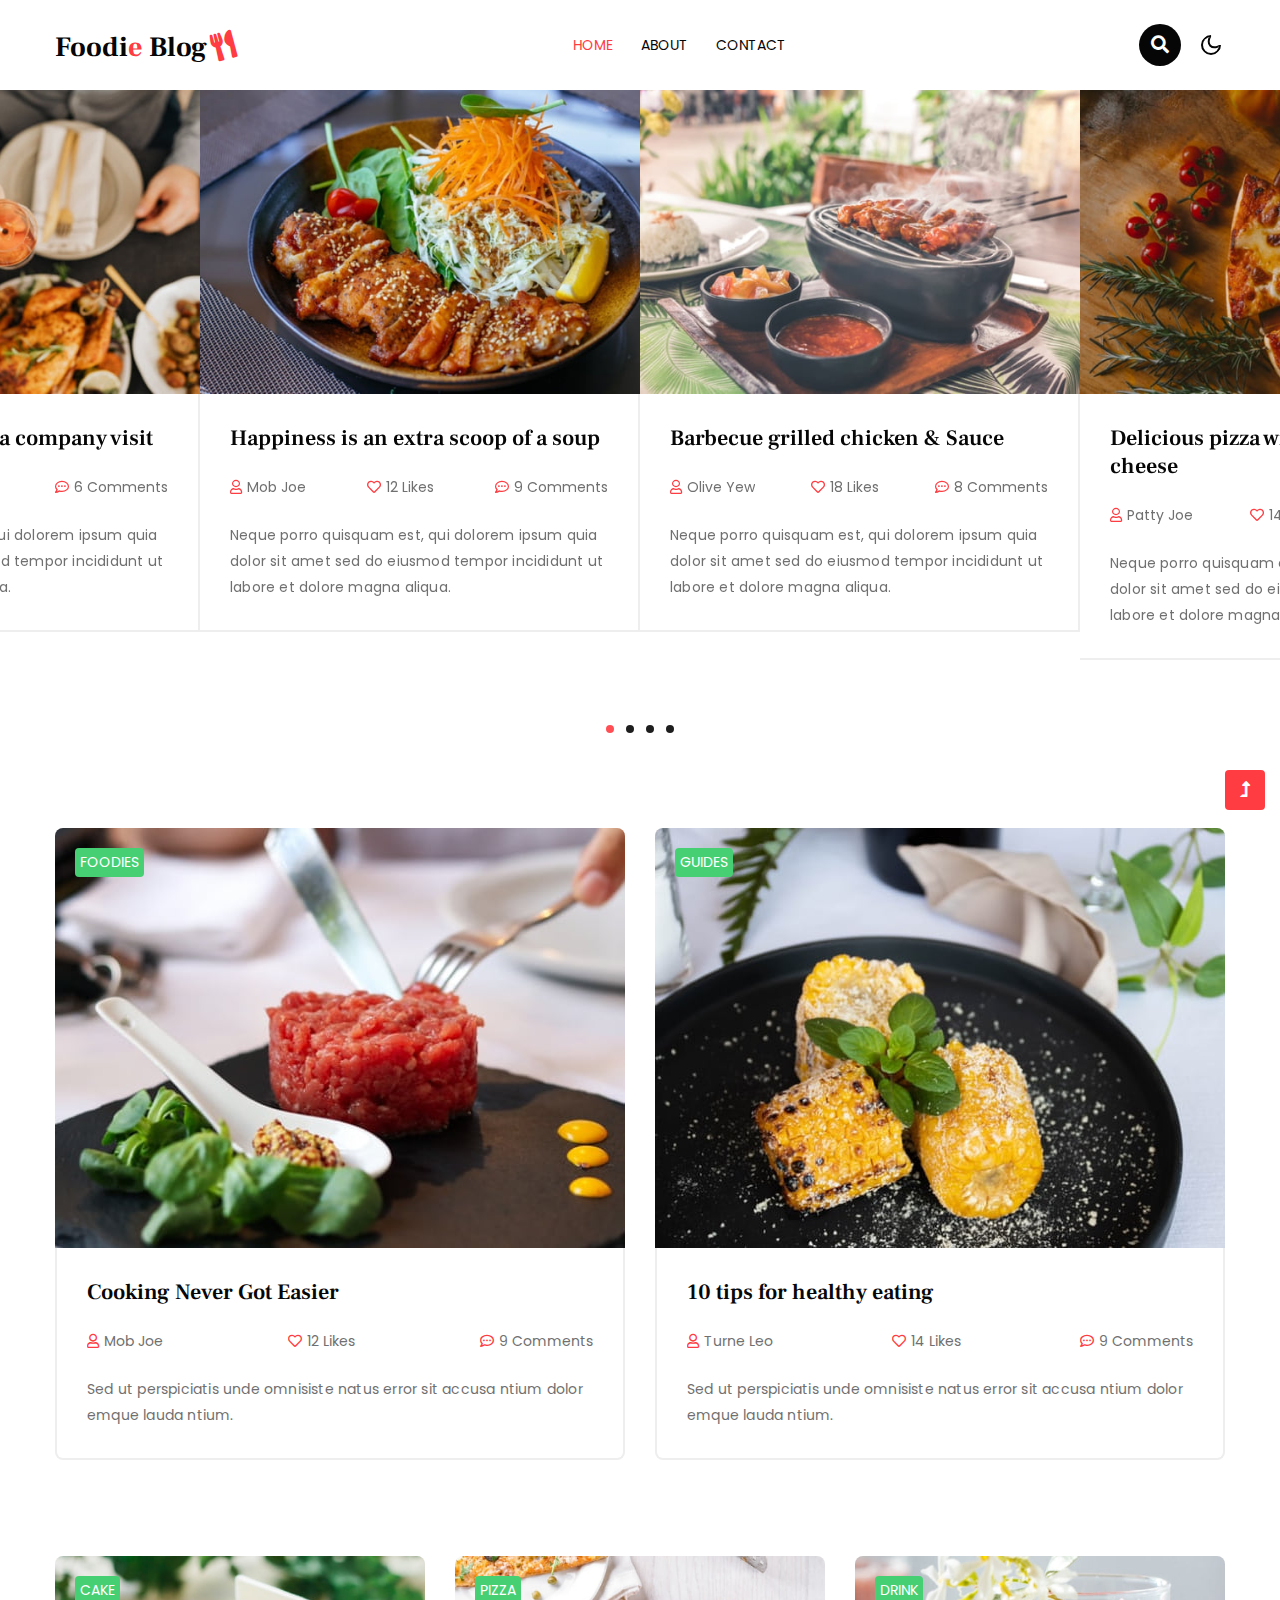
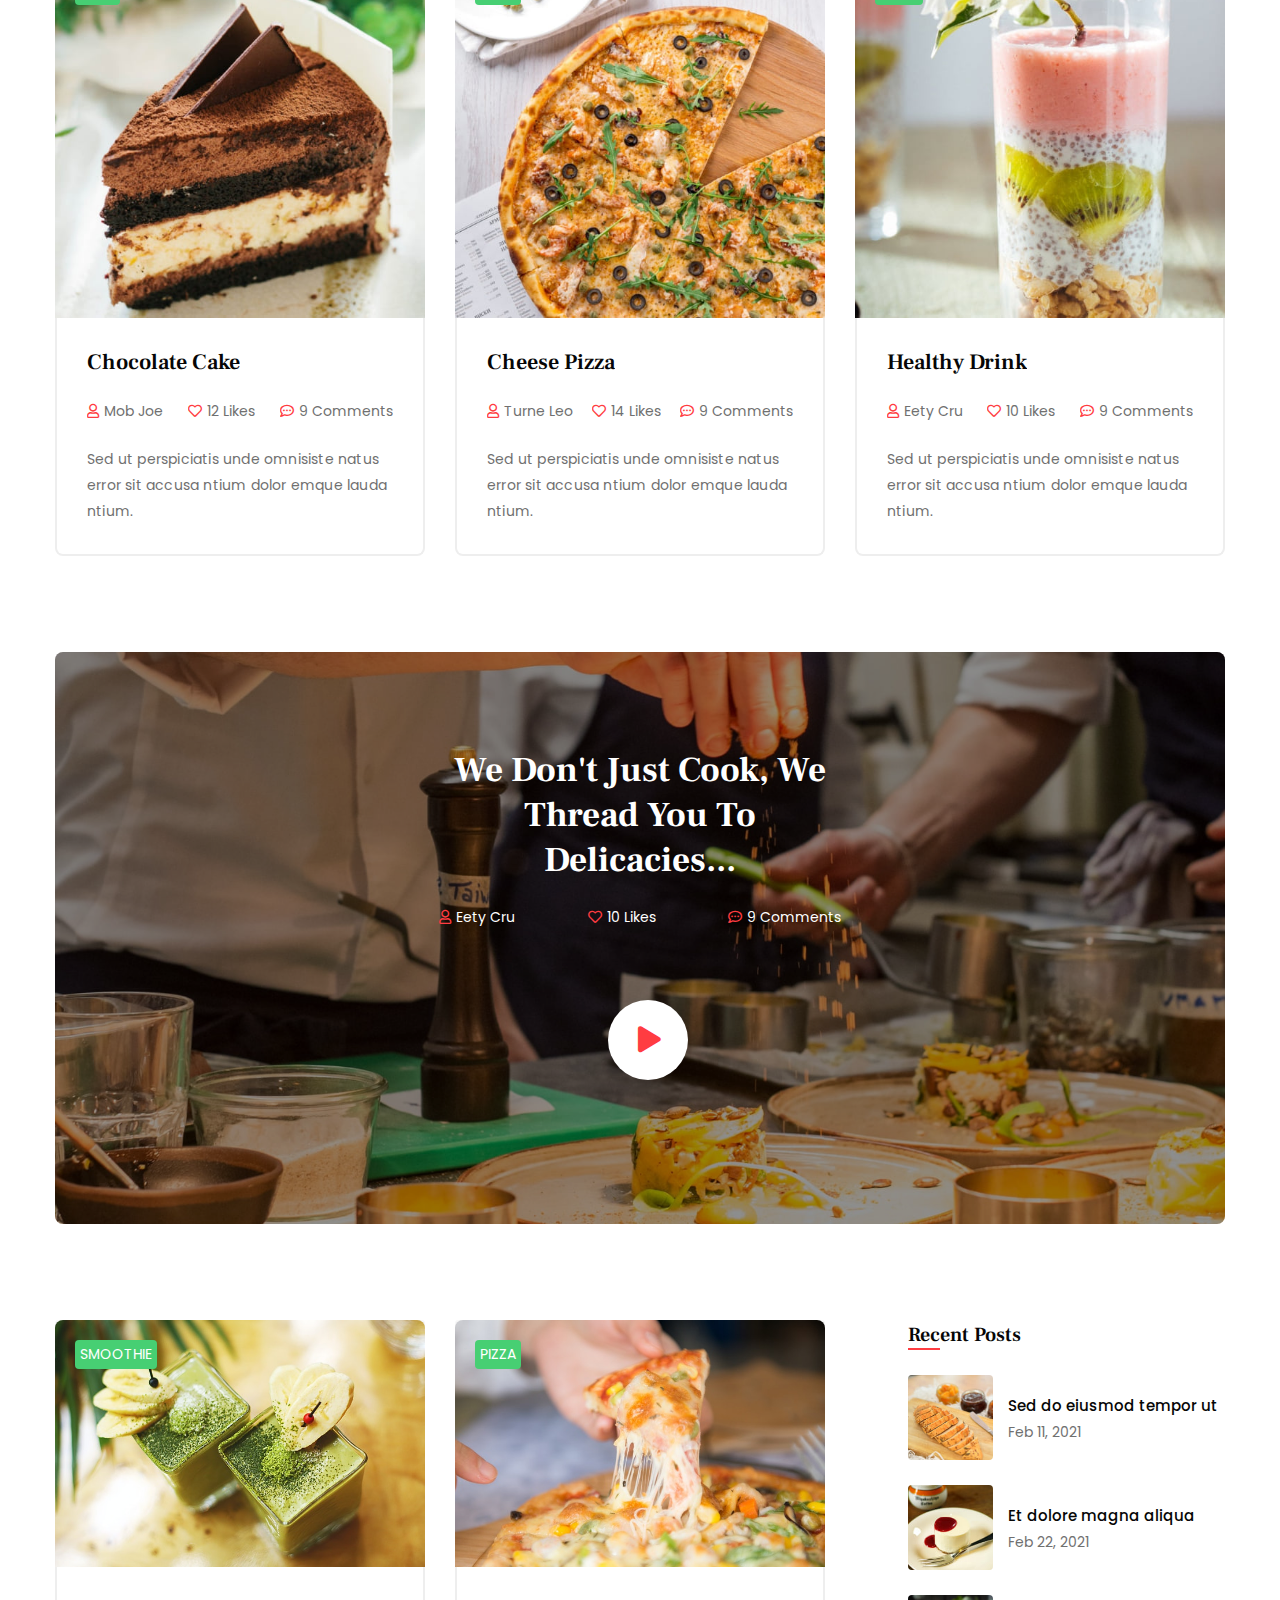
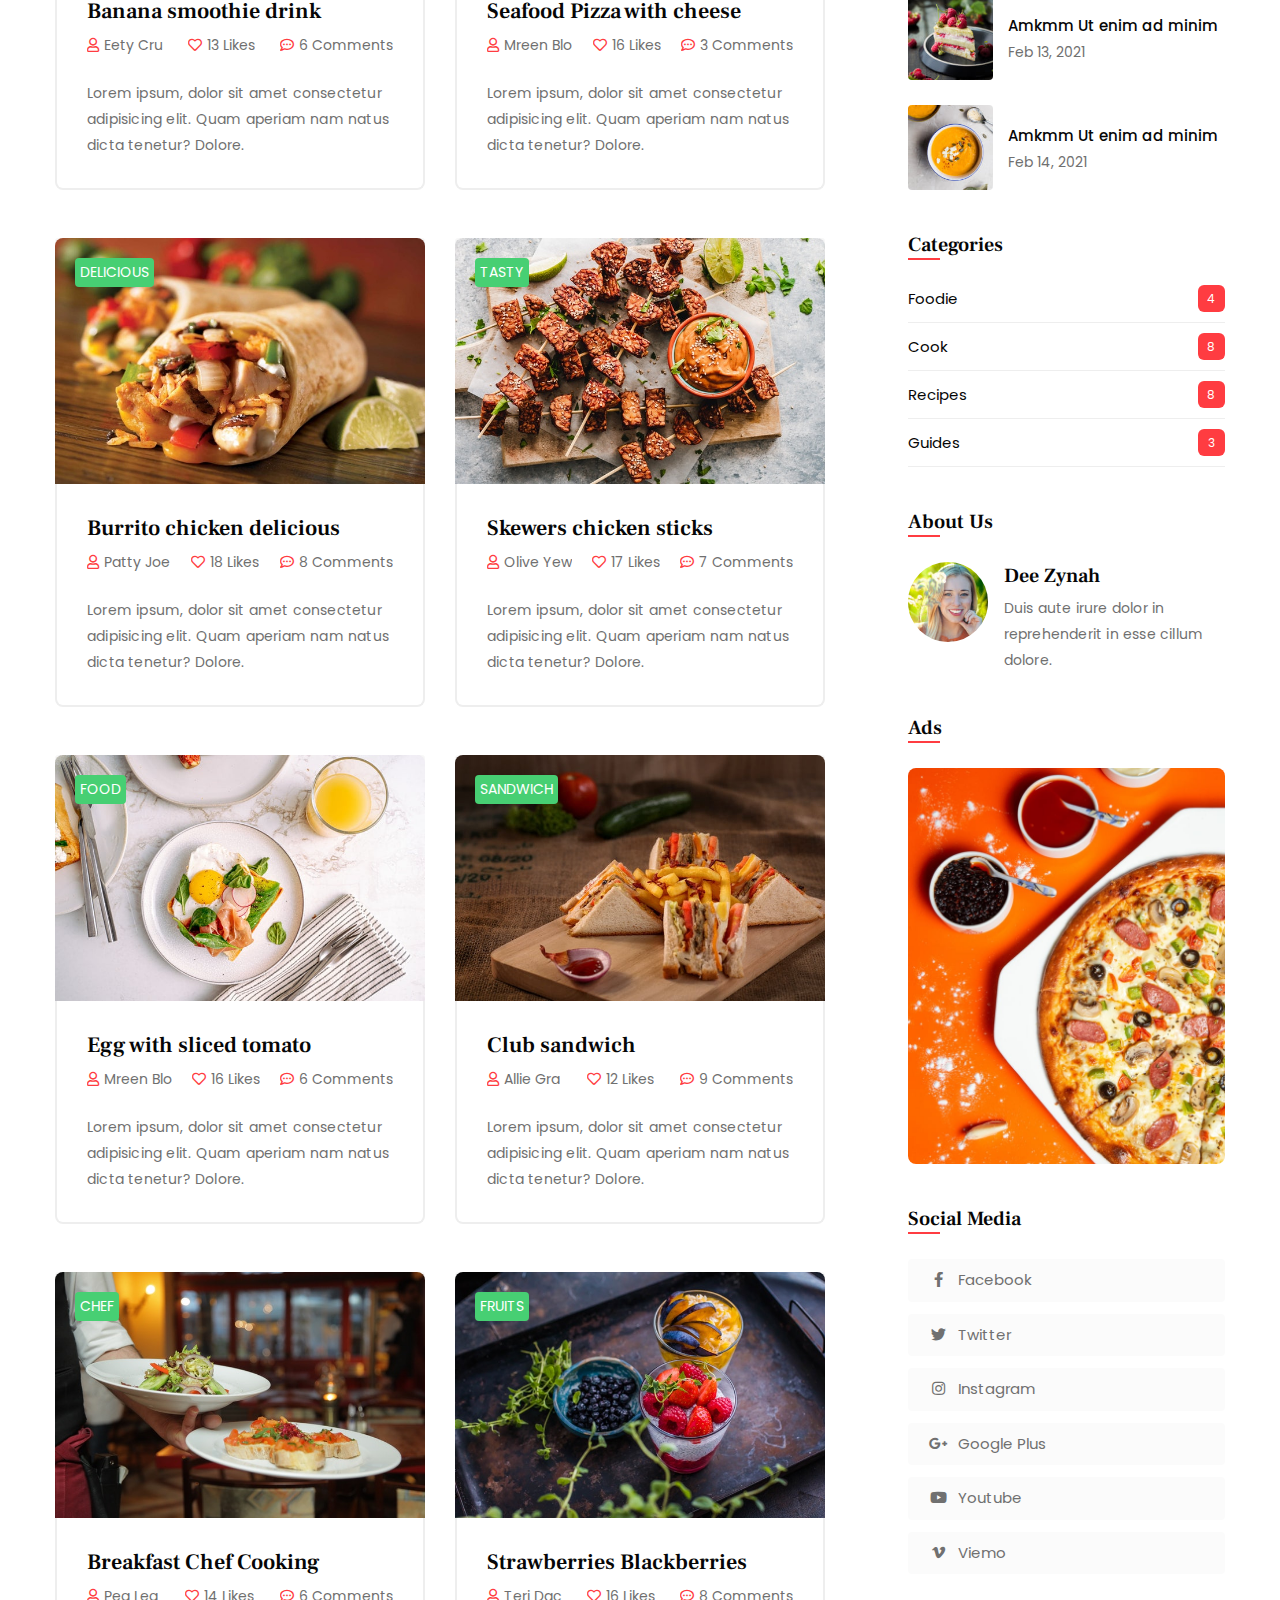
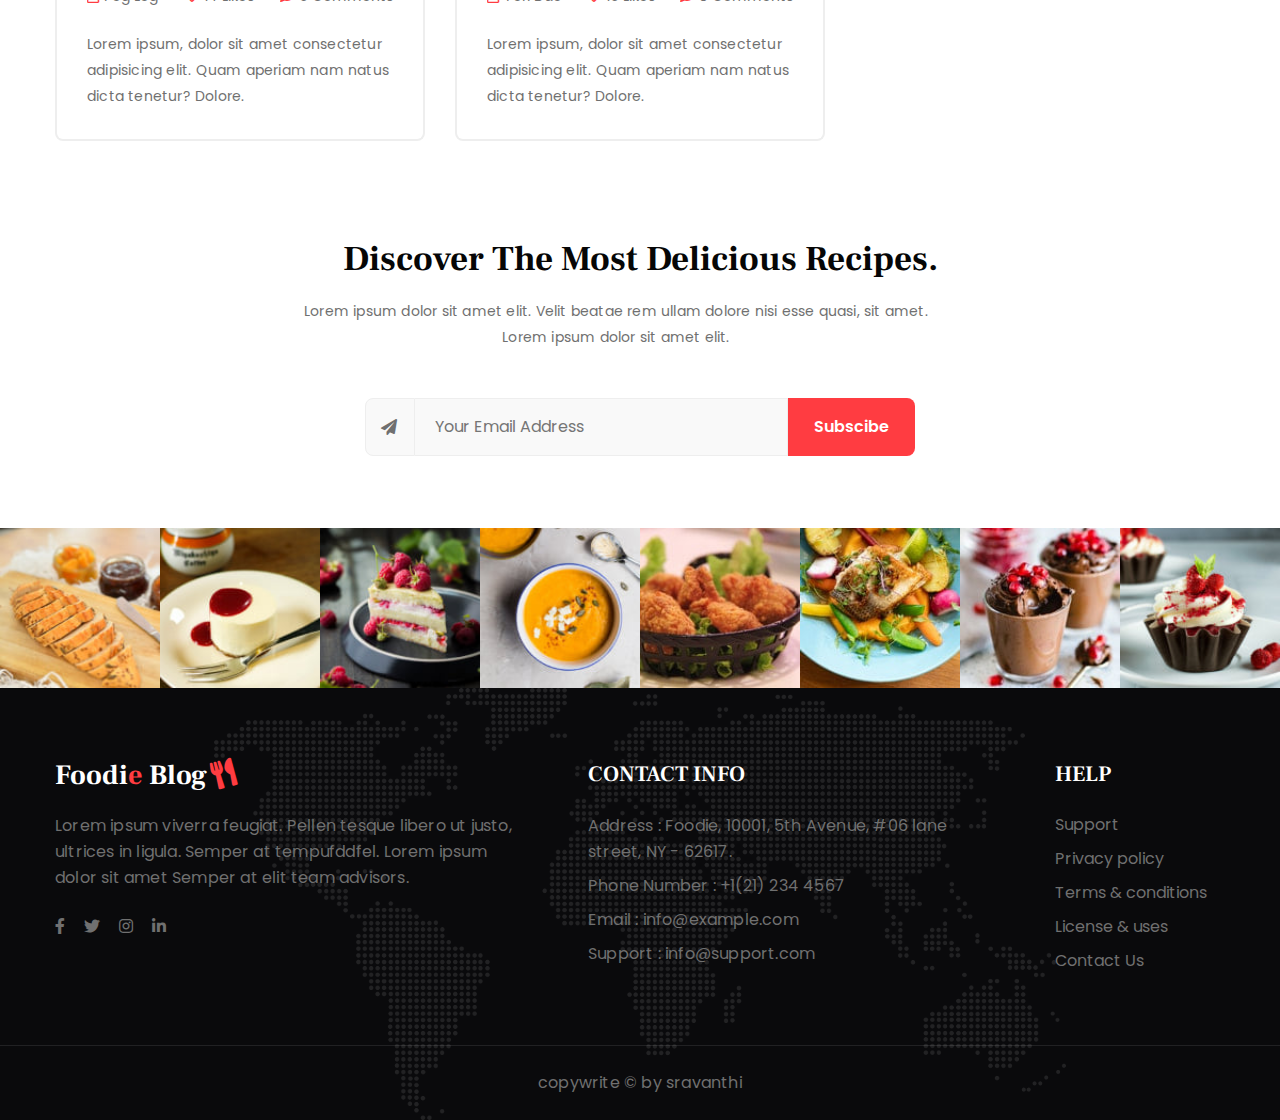
==== index.html @ fcc530cd "final project" ====
<!doctype html>
<html lang="en">

<head>
    <!-- Required meta tags -->
   
    <meta name="viewport" content="width=device-width, initial-scale=1, shrink-to-fit=no">
    <title>Foodie Blog - Blog Category Bootstrap Responsive Website Template - Home : W3Layouts</title>
    <!-- google-fonts -->
    <link href="//fonts.googleapis.com/css2?family=Frank+Ruhl+Libre:wght@300;400;500;700;900&display=swap"
        rel="stylesheet">
    <link
        href="//fonts.googleapis.com/css2?family=Poppins:ital,wght@0,100;0,200;0,300;0,400;0,500;0,600;0,700;0,800;0,900;1,100;1,200;1,300;1,400;1,500;1,600;1,700;1,800;1,900&display=swap"
        rel="stylesheet">
    
    <link rel="stylesheet" href="assets/css/style-starter.css">
</head>

<body>
    <!--header-->
    <header id="site-header" class="fixed-top">
        <div class="container">
            <nav class="navbar navbar-expand-lg stroke">
                <h1>
                    <a class="navbar-brand" href="index.html">
                        Foodi<span>e</span> Blog<i class="fas fa-utensils"></i>
                    </a>
                </h1>
                <!-- if logo is image enable this   
    <a class="navbar-brand" href="#index.html">
        <img src="image-path" alt="Your logo" title="Your logo" style="height:35px;" />
    </a> -->
                <button class="navbar-toggler  collapsed bg-gradient" type="button" data-toggle="collapse"
                    data-target="#navbarTogglerDemo02" aria-controls="navbarTogglerDemo02" aria-expanded="false"
                    aria-label="Toggle navigation">
                    <span class="navbar-toggler-icon fa icon-expand fa-bars"></span>
                    <span class="navbar-toggler-icon fa icon-close fa-times"></span>
                </button>

                <div class="collapse navbar-collapse" id="navbarTogglerDemo02">
                    <ul class="navbar-nav mx-lg-auto">
                        <li class="nav-item active">
                            <a class="nav-link" href="index.html">Home <span class="sr-only">(current)</span></a>
                        </li>
                        <li class="nav-item">
                            <a class="nav-link" href="about.html">About</a>
                        </li>
                        <li class="nav-item">
                            <a class="nav-link" href="contact.html">Contact</a>
                        </li>
                    </ul>
                </div>
                <!-- search button -->
                <div class="search-right ml-lg-3">
                    <div class="search-container">
                        <form action="/search" method="get">
                            <input class="search expandright" id="searchright" type="search" name="q"
                                placeholder="Search">
                            <label class="button searchbutton" for="searchright"><i class="fas fa-search"></i></label>
                        </form>
                    </div>
                </div>
                <!-- //search button -->
                <!-- toggle switch for light and dark theme -->
                <div class="cont-ser-position">
                    <nav class="navigation">
                        <div class="theme-switch-wrapper">
                            <label class="theme-switch" for="checkbox">
                                <input type="checkbox" id="checkbox">
                                <div class="mode-container">
                                    <i class="gg-sun"></i>
                                    <i class="gg-moon"></i>
                                </div>
                            </label>
                        </div>
                    </nav>
                </div>
                <!-- //toggle switch for light and dark theme -->
            </nav>
        </div>
    </header>
    <!--//header-->

    <!-- banner blog section -->
    <section class="w3l-banner-blog py-5">
        <div class="w3l-main-blog py-4">
            <div class="owl-blog owl-carousel owl-theme">
                <div class="item">
                    <div class="news-img position-relative">
                        <a href="blog-single.html"><img src="assets/images/banner-blog1.jpg" class="img-fluid img-responsive"
                                alt="news image"></a>
                        <div class="title-wrap">
                            <h4 class="title"><a href="blog-single.html">Happiness is an extra scoop of a soup</a></h4>
                            <ul class="admin-list mt-2 mb-4">
                                <li><a href="#blog"><i class="far fa-user"></i>Mob Joe
                                    </a></li>
                                <li><a href="#blog"><i class="far fa-heart"></i>12 Likes</a></li>
                                <li><a href="#blog"><i class="far fa-comment-dots"></i>9 Comments</a>
                                </li>
                            </ul>
                            <p>Neque porro quisquam est, qui dolorem ipsum quia dolor sit amet sed do eiusmod tempor
                                incididunt ut labore et dolore magna aliqua.</p>
                        </div>
                    </div>
                </div>
                <div class="item">
                    <div class="news-img">
                        <a href="blog-single.html"><img src="assets/images/banner-blog2.jpg" class="img-fluid img-responsive"
                                alt="news image"></a>
                        <div class="title-wrap">
                            <h4 class="title"><a href="blog-single.html">Barbecue grilled chicken & Sauce</a></h4>
                            <ul class="admin-list mt-2 mb-4">
                                <li><a href="#blog"><i class="far fa-user"></i>Olive Yew
                                    </a></li>
                                <li><a href="#blog"><i class="far fa-heart"></i>18 Likes</a></li>
                                <li><a href="#blog"><i class="far fa-comment-dots"></i>8 Comments</a>
                                </li>
                            </ul>
                            <p>Neque porro quisquam est, qui dolorem ipsum quia dolor sit amet sed do eiusmod tempor
                                incididunt ut labore et dolore magna aliqua.</p>
                        </div>
                    </div>
                </div>
                <div class="item">
                    <div class="news-img">
                        <a href="blog-single.html"><img src="assets/images/banner-blog3.jpg" class="img-fluid img-responsive"
                                alt="news image"></a>
                        <div class="title-wrap">
                            <h4 class="title"><a href="blog-single.html">Delicious pizza with mozzarella cheese</a></h4>
                            <ul class="admin-list mt-2 mb-4">
                                <li><a href="#blog"><i class="far fa-user"></i>Patty Joe
                                    </a></li>
                                <li><a href="#blog"><i class="far fa-heart"></i>14 Likes</a></li>
                                <li><a href="#blog"><i class="far fa-comment-dots"></i>5 Comments</a>
                                </li>
                            </ul>
                            <p>Neque porro quisquam est, qui dolorem ipsum quia dolor sit amet sed do eiusmod tempor
                                incididunt ut labore et dolore magna aliqua.</p>
                        </div>
                    </div>
                </div>
                <div class="item">
                    <div class="news-img">
                        <a href="blog-single.html"><img src="assets/images/banner-blog6.jpg" class="img-fluid img-responsive"
                                alt="news image"></a>
                        <div class="title-wrap">
                            <h4 class="title"><a href="blog-single.html">How to make a quick and easy breakfast?</a></h4>
                            <ul class="admin-list mt-2 mb-4">
                                <li><a href="#blog"><i class="far fa-user"></i>Mreen Blo
                                    </a></li>
                                <li><a href="#blog"><i class="far fa-heart"></i>13 Likes</a></li>
                                <li><a href="#blog"><i class="far fa-comment-dots"></i>6 Comments</a>
                                </li>
                            </ul>
                            <p>Neque porro quisquam est, qui dolorem ipsum quia dolor sit amet sed do eiusmod tempor
                                incididunt ut labore et dolore magna aliqua.</p>
                        </div>
                    </div>
                </div>
                <div class="item">
                    <div class="news-img">
                        <a href="blog-single.html"><img src="assets/images/banner-blog5.jpg" class="img-fluid img-responsive"
                                alt="news image"></a>
                        <div class="title-wrap">
                            <h4 class="title"><a href="blog-single.html">Breakfast with Bun & White cream</a></h4>
                            <ul class="admin-list mt-2 mb-4">
                                <li><a href="#blog"><i class="far fa-user"></i>Allie Gra
                                    </a></li>
                                <li><a href="#blog"><i class="far fa-heart"></i>14 Likes</a></li>
                                <li><a href="#blog"><i class="far fa-comment-dots"></i>7 Comments</a>
                                </li>
                            </ul>
                            <p>Neque porro quisquam est, qui dolorem ipsum quia dolor sit amet sed do eiusmod tempor
                                incididunt ut labore et dolore magna aliqua.</p>
                        </div>
                    </div>
                </div>
                <div class="item">
                    <div class="news-img">
                        <a href="blog-single.html"><img src="assets/images/banner-blog8.jpg" class="img-fluid img-responsive"
                                alt="news image"></a>
                        <div class="title-wrap">
                            <h4 class="title"><a href="blog-single.html">12 must-eat breakfast egg sandwiches</a></h4>
                            <ul class="admin-list mt-2 mb-4">
                                <li><a href="#blog"><i class="far fa-user"></i>Peg Leg
                                    </a></li>
                                <li><a href="#blog"><i class="far fa-heart"></i>16 Likes</a></li>
                                <li><a href="#blog"><i class="far fa-comment-dots"></i>8 Comments</a>
                                </li>
                            </ul>
                            <p>Neque porro quisquam est, qui dolorem ipsum quia dolor sit amet sed do eiusmod tempor
                                incididunt ut labore et dolore magna aliqua.</p>
                        </div>
                    </div>
                </div>
                <div class="item">
                    <div class="news-img">
                        <a href="blog-single.html"><img src="assets/images/banner-blog4.jpg" class="img-fluid img-responsive"
                                alt="news image"></a>
                        <div class="title-wrap">
                            <h4 class="title"><a href="blog-single.html">The plate of rice & cooked meat</a></h4>
                            <ul class="admin-list mt-2 mb-4">
                                <li><a href="#blog"><i class="far fa-user"></i>Teri Dac
                                    </a></li>
                                <li><a href="#blog"><i class="far fa-heart"></i>14 Likes</a></li>
                                <li><a href="#blog"><i class="far fa-comment-dots"></i>4 Comments</a>
                                </li>
                            </ul>
                            <p>Neque porro quisquam est, qui dolorem ipsum quia dolor sit amet sed do eiusmod tempor
                                incididunt ut labore et dolore magna aliqua.</p>
                        </div>
                    </div>
                </div>
                <div class="item">
                    <div class="news-img">
                        <a href="blog-single.html"><img src="assets/images/banner-blog7.jpg" class="img-fluid img-responsive"
                                alt="news image"></a>
                        <div class="title-wrap">
                            <h4 class="title"><a href="blog-single.html">Best foods to take for a company visit</a></h4>
                            <ul class="admin-list mt-2 mb-4">
                                <li><a href="#blog"><i class="far fa-user"></i>Aida Bue
                                    </a></li>
                                <li><a href="#blog"><i class="far fa-heart"></i>10 Likes</a></li>
                                <li><a href="#blog"><i class="far fa-comment-dots"></i>6 Comments</a>
                                </li>
                            </ul>
                            <p>Neque porro quisquam est, qui dolorem ipsum quia dolor sit amet sed do eiusmod tempor
                                incididunt ut labore et dolore magna aliqua.</p>
                        </div>
                    </div>
                </div>
            </div>
        </div>
    </section>
    <!-- //banner blog section -->

    <!-- 2 col section -->
    <section class="w3l-blog-sec py-5">
        <div class="container py-md-5 py-4">
            <div class="row justify-content-center">
                <div class="col-md-6">
                    <div class="blog-info">
                        <div class="position-relative">
                            <a href="#blog">
                                <img class="img-fluid" src="assets/images/banner-b1.jpg" alt="blog-image">
                            </a>
                            <a href="blog-single.html" class="category-style">Foodies</a>
                        </div>
                        <div class="title-wrap title-wrap-2">
                            <h4 class="title"><a href="#blog">Cooking Never Got Easier</a></h4>
                            <ul class="admin-list mt-2 mb-4">
                                <li><a href="#blog"><i class="far fa-user"></i>Mob Joe
                                    </a></li>
                                <li><a href="#blog"><i class="far fa-heart"></i>12 Likes</a></li>
                                <li><a href="#blog"><i class="far fa-comment-dots"></i>9 Comments</a>
                                </li>
                            </ul>
                            <p>Sed ut perspiciatis unde omnisiste natus error sit accusa ntium dolor emque
                                lauda ntium.</p>
                        </div>
                    </div>
                </div>
                <div class="col-md-6 mt-md-0 mt-4">
                    <div class="blog-info">
                        <div class="position-relative">
                            <a href="#blog">
                                <img class="img-fluid" src="assets/images/banner-b2.jpg" alt="blog-image">
                            </a>
                            <a href="blog-single.html" class="category-style">Guides</a>
                        </div>
                        <div class="title-wrap title-wrap-2">
                            <h4 class="title"><a href="#blog">10 tips for healthy eating</a></h4>
                            <ul class="admin-list mt-2 mb-4">
                                <li><a href="#blog"><i class="far fa-user"></i>Turne Leo
                                    </a></li>
                                <li><a href="#blog"><i class="far fa-heart"></i>14 Likes</a></li>
                                <li><a href="#blog"><i class="far fa-comment-dots"></i>9 Comments</a>
                                </li>
                            </ul>
                            <p>Sed ut perspiciatis unde omnisiste natus error sit accusa ntium dolor emque
                                lauda ntium.</p>
                        </div>
                    </div>
                </div>
            </div>
        </div>
    </section>
    <!-- //2 col section -->

    <!-- 3 col section -->
    <section class="w3l-blog-sec">
        <div class="container">
            <div class="row justify-content-center">
                <div class="col-xl-4 col-md-6">
                    <div class="blog-info">
                        <div class="position-relative">
                            <a href="#blog">
                                <img class="img-fluid" src="assets/images/banner-bo1.jpg" alt="blog-image">
                            </a>
                            <a href="blog-single.html" class="category-style">Cake</a>
                        </div>
                        <div class="title-wrap title-wrap-2">
                            <h4 class="title"><a href="#blog">Chocolate Cake</a></h4>
                            <ul class="admin-list mt-2 mb-4">
                                <li><a href="#blog"><i class="far fa-user"></i>Mob Joe
                                    </a></li>
                                <li><a href="#blog"><i class="far fa-heart"></i>12 Likes</a></li>
                                <li><a href="#blog"><i class="far fa-comment-dots"></i>9 Comments</a>
                                </li>
                            </ul>
                            <p>Sed ut perspiciatis unde omnisiste natus error sit accusa ntium dolor emque
                                lauda ntium.</p>
                        </div>
                    </div>
                </div>
                <div class="col-xl-4 col-md-6 mt-md-0 mt-4">
                    <div class="blog-info">
                        <div class="position-relative">
                            <a href="#blog">
                                <img class="img-fluid" src="assets/images/banner-bo2.jpg" alt="blog-image">
                            </a>
                            <a href="blog-single.html" class="category-style">Pizza</a>
                        </div>
                        <div class="title-wrap title-wrap-2">
                            <h4 class="title"><a href="#blog">Cheese Pizza</a></h4>
                            <ul class="admin-list mt-2 mb-4">
                                <li><a href="#blog"><i class="far fa-user"></i>Turne Leo
                                    </a></li>
                                <li><a href="#blog"><i class="far fa-heart"></i>14 Likes</a></li>
                                <li><a href="#blog"><i class="far fa-comment-dots"></i>9 Comments</a>
                                </li>
                            </ul>
                            <p>Sed ut perspiciatis unde omnisiste natus error sit accusa ntium dolor emque
                                lauda ntium.</p>
                        </div>
                    </div>
                </div>
                <div class="col-xl-4 col-md-6 mt-xl-0 mt-lg-5 mt-4">
                    <div class="blog-info">
                        <div class="position-relative">
                            <a href="#blog">
                                <img class="img-fluid" src="assets/images/banner-bo3.jpg" alt="blog-image">
                            </a>
                            <a href="blog-single.html" class="category-style">Drink</a>
                        </div>
                        <div class="title-wrap title-wrap-2">
                            <h4 class="title"><a href="#blog">Healthy Drink</a> </h4>
                            <ul class="admin-list mt-2 mb-4">
                                <li><a href="#blog"><i class="far fa-user"></i>Eety Cru
                                    </a></li>
                                <li><a href="#blog"><i class="far fa-heart"></i>10 Likes</a></li>
                                <li><a href="#blog"><i class="far fa-comment-dots"></i>9 Comments</a>
                                </li>
                            </ul>
                            <p>Sed ut perspiciatis unde omnisiste natus error sit accusa ntium dolor emque
                                lauda ntium.</p>
                        </div>
                    </div>
                </div>
            </div>
        </div>
    </section>
    <!-- //3 col section -->

    <!-- bg with video icon -->
    <section class="w3l-covers-14 pt-5">
        <div class="container pt-md-5 pt-4">
            <div class="blog-play-w3 text-center py-5">
                <div class="mx-auto py-5 px-4" style="max-width:450px;">
                    <h3 class="title-style text-white">We don't just cook, we thread you to delicacies...</h3>
                    <ul class="admin-list mt-4 mb-4">
                        <li><a href="#blog" class="text-white"><i class="far fa-user"></i>Eety Cru
                            </a></li>
                        <li><a href="#blog" class="text-white"><i class="far fa-heart"></i>10 Likes</a></li>
                        <li><a href="#blog" class="text-white"><i class="far fa-comment-dots"></i>9
                                Comments</a>
                        </li>
                    </ul>
                    <div class="video-section mt-5 pt-4 pb-5">
                        <!--//video-->
                        <a href="#small-dialog" class="popup-with-zoom-anim play-view text-center pl-3">
                            <span class="video-play-icon">
                                <span class="fas fa-play"></span>
                            </span>
                        </a>
                        <!-- dialog itself, mfp-hide class is required to make dialog hidden -->
                        <div id="small-dialog" class="zoom-anim-dialog mfp-hide">
                            <iframe src="https://player.vimeo.com/video/192089758" frameborder="0"
                                allow="autoplay; fullscreen" allowfullscreen></iframe>
                        </div>
                        <!--//video-->
                    </div>
                </div>
            </div>
        </div>
    </section>
    <!-- //bg with video icon -->

    <!-- blog page -->
    <section class="w3l-text-11 py-5">
        <div class="container py-md-5 py-4">
            <div class="row">
                <div class="col-lg-8 text11-content">
                    <div class="row">
                        <div class="col-sm-6 card">
                            <div class="card-header p-0 position-relative border-0">
                                <a href="#blog">
                                    <img class="card-img-bottom d-block radius-image" src="assets/images/blog1.jpg"
                                        alt="Card image cap">
                                </a>
                                <a href="blog-single.html" class="category-style">Smoothie</a>
                            </div>
                            <div class="title-wrap title-wrap-2">
                                <h4 class="title"><a href="#blog">Banana smoothie drink</a></h4>
                                <ul class="admin-list mt-2 mb-4">
                                    <li><a href="#blog"><i class="far fa-user"></i>Eety Cru
                                        </a></li>
                                    <li><a href="#blog"><i class="far fa-heart"></i>13 Likes</a></li>
                                    <li><a href="#blog"><i class="far fa-comment-dots"></i>6 Comments</a>
                                    </li>
                                </ul>
                                <p>Lorem ipsum, dolor sit amet consectetur adipisicing elit. Quam aperiam nam natus
                                    dicta tenetur? Dolore.
                                </p>
                            </div>
                        </div>
                        <div class="col-sm-6 card mt-sm-0 mt-4">
                            <div class="card-header p-0 position-relative border-0">
                                <a href="#blog">
                                    <img class="card-img-bottom d-block radius-image" src="assets/images/blog2.jpg"
                                        alt="Card image cap">
                                </a>
                                <a href="blog-single.html" class="category-style">Pizza</a>
                            </div>
                            <div class="title-wrap title-wrap-2">
                                <h4 class="title"><a href="#blog">Seafood Pizza with cheese</a></h4>
                                <ul class="admin-list mt-2 mb-4">
                                    <li><a href="#blog"><i class="far fa-user"></i>Mreen Blo
                                        </a></li>
                                    <li><a href="#blog"><i class="far fa-heart"></i>16 Likes</a></li>
                                    <li><a href="#blog"><i class="far fa-comment-dots"></i>3 Comments</a>
                                    </li>
                                </ul>
                                <p>Lorem ipsum, dolor sit amet consectetur adipisicing elit. Quam aperiam nam natus
                                    dicta tenetur? Dolore.
                                </p>
                            </div>
                        </div>
                        <div class="col-sm-6 card mt-lg-5 mt-4">
                            <div class="card-header p-0 position-relative border-0">
                                <a href="#blog">
                                    <img class="card-img-bottom d-block radius-image" src="assets/images/blog3.jpg"
                                        alt="Card image cap">
                                </a>
                                <a href="blog-single.html" class="category-style">Delicious</a>
                            </div>
                            <div class="title-wrap title-wrap-2">
                                <h4 class="title"><a href="#blog">Burrito chicken delicious </a></h4>
                                <ul class="admin-list mt-2 mb-4">
                                    <li><a href="#blog"><i class="far fa-user"></i>Patty Joe
                                        </a></li>
                                    <li><a href="#blog"><i class="far fa-heart"></i>18 Likes</a></li>
                                    <li><a href="#blog"><i class="far fa-comment-dots"></i>8 Comments</a>
                                    </li>
                                </ul>
                                <p>Lorem ipsum, dolor sit amet consectetur adipisicing elit. Quam aperiam nam natus
                                    dicta tenetur? Dolore.
                                </p>
                            </div>
                        </div>
                        <div class="col-sm-6 card mt-lg-5 mt-4">
                            <div class="card-header p-0 position-relative border-0">
                                <a href="#blog">
                                    <img class="card-img-bottom d-block radius-image" src="assets/images/blog4.jpg"
                                        alt="Card image cap">
                                </a>
                                <a href="blog-single.html" class="category-style">Tasty</a>
                            </div>
                            <div class="title-wrap title-wrap-2">
                                <h4 class="title"><a href="#blog">Skewers chicken sticks</a></h4>
                                <ul class="admin-list mt-2 mb-4">
                                    <li><a href="#blog"><i class="far fa-user"></i>Olive Yew
                                        </a></li>
                                    <li><a href="#blog"><i class="far fa-heart"></i>17 Likes</a></li>
                                    <li><a href="#blog"><i class="far fa-comment-dots"></i>7 Comments</a>
                                    </li>
                                </ul>
                                <p>Lorem ipsum, dolor sit amet consectetur adipisicing elit. Quam aperiam nam natus
                                    dicta tenetur? Dolore.
                                </p>
                            </div>
                        </div>
                        <div class="col-sm-6 card mt-lg-5 mt-4">
                            <div class="card-header p-0 position-relative border-0">
                                <a href="#blog">
                                    <img class="card-img-bottom d-block radius-image" src="assets/images/blog5.jpg"
                                        alt="Card image cap">
                                </a>
                                <a href="blog-single.html" class="category-style">Food</a>
                            </div>
                            <div class="title-wrap title-wrap-2">
                                <h4 class="title"><a href="#blog">Egg with sliced tomato</a></h4>
                                <ul class="admin-list mt-2 mb-4">
                                    <li><a href="#blog"><i class="far fa-user"></i>Mreen Blo
                                        </a></li>
                                    <li><a href="#blog"><i class="far fa-heart"></i>16 Likes</a></li>
                                    <li><a href="#blog"><i class="far fa-comment-dots"></i>6 Comments</a>
                                    </li>
                                </ul>
                                <p>Lorem ipsum, dolor sit amet consectetur adipisicing elit. Quam aperiam nam natus
                                    dicta tenetur? Dolore.
                                </p>
                            </div>
                        </div>
                        <div class="col-sm-6 card mt-lg-5 mt-4">
                            <div class="card-header p-0 position-relative border-0">
                                <a href="#blog">
                                    <img class="card-img-bottom d-block radius-image" src="assets/images/blog6.jpg"
                                        alt="Card image cap">
                                </a>
                                <a href="blog-single.html" class="category-style">Sandwich</a>
                            </div>
                            <div class="title-wrap title-wrap-2">
                                <h4 class="title"><a href="#blog">Club sandwich </a></h4>
                                <ul class="admin-list mt-2 mb-4">
                                    <li><a href="#blog"><i class="far fa-user"></i>Allie Gra
                                        </a></li>
                                    <li><a href="#blog"><i class="far fa-heart"></i>12 Likes</a></li>
                                    <li><a href="#blog"><i class="far fa-comment-dots"></i>9 Comments</a>
                                    </li>
                                </ul>
                                <p>Lorem ipsum, dolor sit amet consectetur adipisicing elit. Quam aperiam nam natus
                                    dicta tenetur? Dolore.
                                </p>
                            </div>
                        </div>
                        <div class="col-sm-6 card mt-lg-5 mt-4">
                            <div class="card-header p-0 position-relative border-0">
                                <a href="#blog">
                                    <img class="card-img-bottom d-block radius-image" src="assets/images/blog7.jpg"
                                        alt="Card image cap">
                                </a>
                                <a href="blog-single.html" class="category-style">Chef</a>
                            </div>
                            <div class="title-wrap title-wrap-2">
                                <h4 class="title"><a href="#blog">Breakfast Chef Cooking</a></h4>
                                <ul class="admin-list mt-2 mb-4">
                                    <li><a href="#blog"><i class="far fa-user"></i>Peg Leg
                                        </a></li>
                                    <li><a href="#blog"><i class="far fa-heart"></i>14 Likes</a></li>
                                    <li><a href="#blog"><i class="far fa-comment-dots"></i>6 Comments</a>
                                    </li>
                                </ul>
                                <p>Lorem ipsum, dolor sit amet consectetur adipisicing elit. Quam aperiam nam natus
                                    dicta tenetur? Dolore.
                                </p>
                            </div>
                        </div>
                        <div class="col-sm-6 card mt-lg-5 mt-4">
                            <div class="card-header p-0 position-relative border-0">
                                <a href="#blog">
                                    <img class="card-img-bottom d-block radius-image" src="assets/images/blog8.jpg"
                                        alt="Card image cap">
                                </a>
                                <a href="blog-single.html" class="category-style">Fruits</a>
                            </div>
                            <div class="title-wrap title-wrap-2">
                                <h4 class="title"><a href="#blog">Strawberries Blackberries</a></h4>
                                <ul class="admin-list mt-2 mb-4">
                                    <li><a href="#blog"><i class="far fa-user"></i>Teri Dac
                                        </a></li>
                                    <li><a href="#blog"><i class="far fa-heart"></i>16 Likes</a></li>
                                    <li><a href="#blog"><i class="far fa-comment-dots"></i>8 Comments</a>
                                    </li>
                                </ul>
                                <p>Lorem ipsum, dolor sit amet consectetur adipisicing elit. Quam aperiam nam natus
                                    dicta tenetur? Dolore.
                                </p>
                            </div>
                        </div>
                    </div>
                </div>
                <div class="sidebar-side col-lg-4 pl-lg-5 mt-lg-0 mt-5">
                    <aside class="sidebar">
                        <!-- Popular Post Widget-->
                        <div class="sidebar-widget popular-posts">
                            <div class="sidebar-title">
                                <h4>Recent Posts</h4>
                            </div>
                            <article class="post">
                                <img src="assets/images/blog-s1.jpg" alt="">
                                <div class="text">
                                    <a href="#blog">Sed do eiusmod tempor ut </a>
                                    <div class="post-info">Feb 11, 2021</div>
                                </div>
                            </article>

                            <article class="post">
                                <img src="assets/images/blog-s2.jpg" alt="">
                                <div class="text">
                                    <a href="#blog">Et dolore magna aliqua </a>
                                    <div class="post-info">Feb 22, 2021</div>
                                </div>

                            </article>

                            <article class="post">
                                <img src="assets/images/blog-s3.jpg" alt="">
                                <div class="text"><a href="#blog">Amkmm Ut enim ad minim</a>
                                    <div class="post-info">Feb 13, 2021</div>
                                </div>
                            </article>

                            <article class="post">
                                <img src="assets/images/blog-s4.jpg" alt="">
                                <div class="text"><a href="#blog">Amkmm Ut enim ad minim</a>
                                    <div class="post-info">Feb 14, 2021</div>
                                </div>
                            </article>
                        </div>

                        <!-- Category Widget -->
                        <div class="sidebar-widget sidebar-blog-category">
                            <div class="sidebar-title">
                                <h4>Categories</h4>
                            </div>
                            <ul class="blog-cat">
                                <li><a href="#link">Foodie
                                        <label>4</label></a></li>
                                <li><a href="#link">Cook
                                        <label>8</label></a></li>
                                <li><a href="#link"> Recipes
                                        <label>8</label></a></li>
                                <li><a href="#link"> Guides
                                        <label>3</label></a></li>
                            </ul>
                        </div>

                        <!-- about Widget -->
                        <div class="sidebar-widget about-widget">
                            <div class="sidebar-title">
                                <h4>About Us</h4>
                            </div>
                            <div class="d-flex">
                                <div class="img-about-w3 mr-3">
                                    <img src="assets/images/testi1.jpg" alt="" class="img-fluid" />
                                </div>
                                <div class="right-ab-block">
                                    <h3>Dee Zynah</h3>
                                    <p>Duis aute irure dolor in reprehenderit in esse cillum dolore.</p>
                                </div>
                            </div>
                        </div>

                        <!-- ads Widget -->
                        <div class="sidebar-widget">
                            <div class="sidebar-title">
                                <h4>Ads</h4>
                            </div>
                            <div class="ads-img-ab">
                                <a href="#blog"><img src="assets/images/ads.jpg" class="img-fluid" alt="" /></a>
                            </div>
                        </div>
                        <!-- social media Widget-->
                        <div class="sidebar-widget social-style">
                            <div class="sidebar-title">
                                <h4>Social Media</h4>
                            </div>
                            <a href="#facebook"><i class="fab fa-facebook-f"></i>Facebook</a>
                            <a href="#twitter"><i class="fab fa-twitter"></i>Twitter</a>
                            <a href="#instagram"><i class="fab fa-instagram"></i>Instagram</a>
                            <a href="#googleplus"><i class="fab fa-google-plus-g"></i>Google Plus</a>
                            <a href="#youtube"><i class="fab fa-youtube"></i>Youtube</a>
                            <a href="#viemo"><i class="fab fa-vimeo-v"></i>Viemo</a>
                        </div>

                    </aside>
                </div>
            </div>
        </div>
    </section>
    <!-- //blog page -->

    <!-- subscribe section -->
    <section class="w3l-project pb-5" id="subscribe">
        <div class="container pb-4">
            <div class="bottom-info">
                <div class="header-section text-center">
                    <h3 class="title-style">Discover the most delicious recipes.</h3>
                    <p class="mt-3 pr-lg-5">Lorem ipsum dolor sit amet elit. Velit beatae
                        rem ullam dolore nisi esse quasi, sit amet. Lorem ipsum dolor sit
                        amet elit.</p>
                </div>
                <form action="#" class="subscribe mt-5" method="post">
                    <div class="input-group-text"><i class="fas fa-paper-plane"></i></div>
                    <input type="email" name="email" placeholder="Your Email Address" required="">
                    <button class="btn btn-style">Subscibe</button>
                </form>
            </div>
        </div>
    </section>
    <!-- //subscribe section -->

    <!-- instagram-feeds -->
    <div class="projects" id="special">
        <div class="projects-grids">
            <div class="istagram-feeds">
                <div class="projects-w3l-grid-info">
                    <a href="blog-single.html"><img src="assets/images/blog-s1.jpg" class="img-fluid" alt="" />
                        <div class="content-overlay"></div>
                        <div class="content-details fadeIn-top">
                            <span class="fab fa-instagram"></span>
                        </div>
                    </a>
                </div>
                <div class="projects-w3l-grid-info">
                    <a href="blog-single.html"><img src="assets/images/blog-s2.jpg" class="img-fluid" alt="" />
                        <div class="content-overlay"></div>
                        <div class="content-details fadeIn-top">
                            <span class="fab fa-instagram"></span>
                        </div>
                    </a>
                </div>
                <div class="projects-w3l-grid-info">
                    <a href="blog-single.html"><img src="assets/images/blog-s3.jpg" class="img-fluid" alt="" />
                        <div class="content-overlay"></div>
                        <div class="content-details fadeIn-top">
                            <span class="fab fa-instagram"></span>
                        </div>
                    </a>
                </div>
                <div class="projects-w3l-grid-info">
                    <a href="blog-single.html"><img src="assets/images/blog-s4.jpg" class="img-fluid" alt="" />
                        <div class="content-overlay"></div>
                        <div class="content-details fadeIn-top">
                            <span class="fab fa-instagram"></span>
                        </div>
                    </a>
                </div>
                <div class="projects-w3l-grid-info">
                    <a href="blog-single.html"><img src="assets/images/blog-s5.jpg" class="img-fluid" alt="" />
                        <div class="content-overlay"></div>
                        <div class="content-details fadeIn-top">
                            <span class="fab fa-instagram"></span>
                        </div>
                    </a>
                </div>
                <div class="projects-w3l-grid-info">
                    <a href="blog-single.html"><img src="assets/images/blog-s6.jpg" class="img-fluid" alt="" />
                        <div class="content-overlay"></div>
                        <div class="content-details fadeIn-top">
                            <span class="fab fa-instagram"></span>
                        </div>
                    </a>
                </div>
                <div class="projects-w3l-grid-info">
                    <a href="blog-single.html"><img src="assets/images/blog-s8.jpg" class="img-fluid" alt="" />
                        <div class="content-overlay"></div>
                        <div class="content-details fadeIn-top">
                            <span class="fab fa-instagram"></span>
                        </div>
                    </a>
                </div>
                <div class="projects-w3l-grid-info">
                    <a href="blog-single.html"><img src="assets/images/blog-s7.jpg" class="img-fluid" alt="" />
                        <div class="content-overlay"></div>
                        <div class="content-details fadeIn-top">
                            <span class="fab fa-instagram"></span>
                        </div>
                    </a>
                </div>
            </div>
        </div>
    </div>
    <!-- //instagram-feeds -->

    <!-- footer -->
    <footer class="w3l-footer-29-main">
        <div class="footer-29 py-5">
            <div class="container py-sm-4">
                <div class="row footer-top-29">
                    <div class="col-lg-5 col-md-6 footer-list-29 footer-1">
                        <h2 class="mb-4">
                            <a class="footer-logo" href="index.html">
                                Foodi<span>e</span> Blog<i class="fas fa-utensils"></i>
                            </a>
                        </h2>
                        <p>Lorem ipsum viverra feugiat. Pellen tesque libero ut justo, ultrices in ligula. Semper at
                            tempufddfel. Lorem ipsum dolor sit amet Semper at elit team advisors.</p>
                        <div class="main-social-footer-29 mt-md-4 mt-3">
                            <a href="#facebook" class="facebook"><i class="fab fa-facebook-f"></i></a>
                            <a href="#twitter" class="twitter"><i class="fab fa-twitter"></i></a>
                            <a href="#instagram" class="instagram"><i class="fab fa-instagram"></i></a>
                            <a href="#linkedin" class="linkedin"><i class="fab fa-linkedin-in"></i></a>
                        </div>
                    </div>

                    <div class="col-xl-5 col-lg-4 col-md-6 footer-list-29 footer-1 px-xl-5 mt-md-0 mt-5">
                        <h6 class="footer-title-29">Contact Info </h6>
                        <p class="mb-2">Address : Foodie, 10001, 5th Avenue, #06 lane street, NY - 62617.
                        </p>
                        <p class="mb-2">Phone Number : <a href="tel:+1(21) 234 4567">+1(21) 234 4567</a></p>
                        <p class="mb-2">Email : <a href="mailto:info@example.com">info@example.com</a></p>
                        <p>Support : <a href="mailto:info@support.com">info@support.com</a></p>
                    </div>

                    <div class="col-xl-2 col-lg-3 col-md-6 col-sm-5 col-6 footer-list-29 footer-2 mt-lg-0 mt-5">
                        <ul>
                            <h6 class="footer-title-29">Help</h6>
                            <li><a href="#support">Support</a></li>
                            <li><a href="#privacy">Privacy policy</a></li>
                            <li><a href="#terms">Terms & conditions</a></li>
                            <li><a href="#license">License & uses</a></li>
                            <li><a href="contact.html">Contact Us</a></li>
                        </ul>
                    </div>
                </div>
            </div>
        </div>
        <!-- copyright -->
        <section class="w3l-copyright text-center">
            <div class="container">
                <p class="copy-footer-29">copywrite &copy; by sravanthi</p>
            </div>
        </section>
        <!-- //copyright -->
    </footer>
    <!-- //footer -->

    <!-- Js scripts -->
    <!-- move top -->
    <button onclick="topFunction()" id="movetop" title="Go to top">
        <span class="fas fa-level-up-alt" aria-hidden="true"></span>
    </button>
    <script>
        // When the user scrolls down 20px from the top of the document, show the button
        window.onscroll = function () {
            scrollFunction()
        };

        function scrollFunction() {
            if (document.body.scrollTop > 20 || document.documentElement.scrollTop > 20) {
                document.getElementById("movetop").style.display = "block";
            } else {
                document.getElementById("movetop").style.display = "none";
            }
        }

        // When the user clicks on the button, scroll to the top of the document
        function topFunction() {
            document.body.scrollTop = 0;
            document.documentElement.scrollTop = 0;
        }
    </script>
    <!-- //move top -->

    <!-- common jquery plugin -->
    <script src="assets/js/jquery-3.3.1.min.js"></script>
    <!-- //common jquery plugin -->

    <!-- banner slider -->
    <script src="assets/js/owl.carousel.js"></script>
    <script>
        $(document).ready(function () {
            $('.owl-blog').owlCarousel({
                stagePadding: 200,
                loop: true,
                nav: false,
                responsiveClass: true,
                autoplay: true,
                autoplayTimeout: 5000,
                autoplaySpeed: 1000,
                autoplayHoverPause: false,
                responsive: {
                    0: {
                        items: 1,
                        stagePadding: 40,
                        nav: false
                    },
                    480: {
                        items: 1,
                        stagePadding: 40,
                        nav: true
                    },
                    667: {
                        items: 2,
                        stagePadding: 50,
                        nav: true
                    },
                    1000: {
                        items: 2,
                        nav: true
                    }
                }
            })
        })
    </script>
    <!-- //banner slider -->

    <!-- magnific popup -->
    <script src="assets/js/jquery.magnific-popup.min.js"></script>
    <script>
        $(document).ready(function () {
            $('.popup-with-zoom-anim').magnificPopup({
                type: 'inline',

                fixedContentPos: false,
                fixedBgPos: true,

                overflowY: 'auto',

                closeBtnInside: true,
                preloader: false,

                midClick: true,
                removalDelay: 300,
                mainClass: 'my-mfp-zoom-in'
            });

            $('.popup-with-move-anim').magnificPopup({
                type: 'inline',

                fixedContentPos: false,
                fixedBgPos: true,

                overflowY: 'auto',

                closeBtnInside: true,
                preloader: false,

                midClick: true,
                removalDelay: 300,
                mainClass: 'my-mfp-slide-bottom'
            });
        });
    </script>
    <!-- //magnific popup -->

    <!-- theme switch js (light and dark)-->
    <script src="assets/js/theme-change.js"></script>
    <!-- //theme switch js (light and dark)-->

    <!-- MENU-JS -->
    <script>
        $(window).on("scroll", function () {
            var scroll = $(window).scrollTop();

            if (scroll >= 80) {
                $("#site-header").addClass("nav-fixed");
            } else {
                $("#site-header").removeClass("nav-fixed");
            }
        });

        //Main navigation Active Class Add Remove
        $(".navbar-toggler").on("click", function () {
            $("header").toggleClass("active");
        });
        $(document).on("ready", function () {
            if ($(window).width() > 991) {
                $("header").removeClass("active");
            }
            $(window).on("resize", function () {
                if ($(window).width() > 991) {
                    $("header").removeClass("active");
                }
            });
        });
    </script>
    <!-- //MENU-JS -->

    <!-- disable body scroll which navbar is in active -->
    <script>
        $(function () {
            $('.navbar-toggler').click(function () {
                $('body').toggleClass('noscroll');
            })
        });
    </script>
    <!-- //disable body scroll which navbar is in active -->

    <!-- bootstrap -->
    <script src="assets/js/bootstrap.min.js"></script>
    <!-- //bootstrap -->
    <!-- //Js scripts -->
</body>

</html>
---- assets/css/style-starter.css ----
@charset "UTF-8";

/*--
Author: W3layouts
Author URL: http://w3layouts.com
--*/
/*!
 * Bootstrap v4.4.1 (https://getbootstrap.com/)
 * Copyright 2011-2019 The Bootstrap Authors
 * Copyright 2011-2019 Twitter, Inc.
 * Licensed under MIT (https://github.com/twbs/bootstrap/blob/master/LICENSE)
 */
:root {
  --blue: #007bff;
  --indigo: #6610f2;
  --purple: #6f42c1;
  --pink: #e83e8c;
  --red: #dc3545;
  --orange: #fd7e14;
  --yellow: #ffc107;
  --green: #28a745;
  --teal: #20c997;
  --cyan: #17a2b8;
  --white: #fff;
  --gray: #6c757d;
  --gray-dark: #343a40;
  --primary: #f34235;
  --secondary: #131514;
  --success: #28a745;
  --info: #17a2b8;
  --warning: #ffc107;
  --danger: #dc3545;
  --light: #f8f9fa;
  --dark: #343a40;
  --breakpoint-xs: 0;
  --breakpoint-sm: 576px;
  --breakpoint-md: 768px;
  --breakpoint-lg: 992px;
  --breakpoint-xl: 1200px;
  --font-family-sans-serif: -apple-system, BlinkMacSystemFont, "Segoe UI", Roboto, "Helvetica Neue", Arial, "Noto Sans", sans-serif, "Apple Color Emoji", "Segoe UI Emoji", "Segoe UI Symbol", "Noto Color Emoji";
  --font-family-monospace: SFMono-Regular, Menlo, Monaco, Consolas, "Liberation Mono", "Courier New", monospace;
}

*,
*::before,
*::after {
  box-sizing: border-box;
}

html {
  font-family: sans-serif;
  line-height: 1.15;
  -webkit-text-size-adjust: 100%;
  -webkit-tap-highlight-color: rgba(0, 0, 0, 0);
}

article,
aside,
figcaption,
figure,
footer,
header,
hgroup,
main,
nav,
section {
  display: block;
}

body {
  margin: 0;
  font-family: -apple-system, BlinkMacSystemFont, "Segoe UI", Roboto, "Helvetica Neue", Arial, "Noto Sans", sans-serif, "Apple Color Emoji", "Segoe UI Emoji", "Segoe UI Symbol", "Noto Color Emoji";
  font-size: 1rem;
  font-weight: 400;
  line-height: 1.5;
  color: #212529;
  text-align: left;
  background-color: #fff;
}

[tabindex="-1"]:focus:not(:focus-visible) {
  outline: 0 !important;
}

hr {
  box-sizing: content-box;
  height: 0;
  overflow: visible;
}

h1,
h2,
h3,
h4,
h5,
h6 {
  margin-top: 0;
  margin-bottom: 0.5rem;
}

p {
  margin-top: 0;
  margin-bottom: 1rem;
}

abbr[title],
abbr[data-original-title] {
  text-decoration: underline;
  -webkit-text-decoration: underline dotted;
  text-decoration: underline dotted;
  cursor: help;
  border-bottom: 0;
  -webkit-text-decoration-skip-ink: none;
  text-decoration-skip-ink: none;
}

address {
  margin-bottom: 1rem;
  font-style: normal;
  line-height: inherit;
}

ol,
ul,
dl {
  margin-top: 0;
  margin-bottom: 1rem;
}

ol ol,
ul ul,
ol ul,
ul ol {
  margin-bottom: 0;
}

dt {
  font-weight: 600;
}

dd {
  margin-bottom: .5rem;
  margin-left: 0;
}

blockquote {
  margin: 0 0 1rem;
}

b,
strong {
  font-weight: bolder;
}

small {
  font-size: 80%;
}

sub,
sup {
  position: relative;
  font-size: 75%;
  line-height: 0;
  vertical-align: baseline;
}

sub {
  bottom: -.25em;
}

sup {
  top: -.5em;
}

a {
  color: var(--font-color);
  text-decoration: none;
  background-color: transparent;
}

a:hover {
  color: var(--primary-color);
  text-decoration: underline;
}

a,
a:hover,
button,
button:hover {
  text-decoration: none;
  transition: .5s all;
  -moz-transition: .5s all;
}

a:not([href]) {
  color: inherit;
  text-decoration: none;
}

a:not([href]):hover {
  color: inherit;
  text-decoration: none;
}

pre,
code,
kbd,
samp {
  font-family: SFMono-Regular, Menlo, Monaco, Consolas, "Liberation Mono", "Courier New", monospace;
  font-size: 1em;
}

pre {
  margin-top: 0;
  margin-bottom: 1rem;
  overflow: auto;
}

figure {
  margin: 0 0 1rem;
}

img {
  vertical-align: middle;
  border-style: none;
}

svg {
  overflow: hidden;
  vertical-align: middle;
}

table {
  border-collapse: collapse;
}

caption {
  padding-top: 0.75rem;
  padding-bottom: 0.75rem;
  color: #6c757d;
  text-align: left;
  caption-side: bottom;
}

th {
  text-align: inherit;
}

label {
  display: inline-block;
  margin-bottom: 0.5rem;
}

button {
  border-radius: 0;
}

button:focus {
  outline: 1px dotted;
  outline: 5px auto -webkit-focus-ring-color;
}

input,
button,
select,
optgroup,
textarea {
  margin: 0;
  font-family: inherit;
  font-size: inherit;
  line-height: inherit;
}

button,
input {
  overflow: visible;
}

button,
select {
  text-transform: none;
}

select {
  word-wrap: normal;
}

button,
[type="button"],
[type="reset"],
[type="submit"] {
  -webkit-appearance: button;
}

button:not(:disabled),
[type="button"]:not(:disabled),
[type="reset"]:not(:disabled),
[type="submit"]:not(:disabled) {
  cursor: pointer;
}

button::-moz-focus-inner,
[type="button"]::-moz-focus-inner,
[type="reset"]::-moz-focus-inner,
[type="submit"]::-moz-focus-inner {
  padding: 0;
  border-style: none;
}

input[type="radio"],
input[type="checkbox"] {
  box-sizing: border-box;
  padding: 0;
}

input[type="date"],
input[type="time"],
input[type="datetime-local"],
input[type="month"] {
  -webkit-appearance: listbox;
}

textarea {
  overflow: auto;
  resize: vertical;
}

fieldset {
  min-width: 0;
  padding: 0;
  margin: 0;
  border: 0;
}

legend {
  display: block;
  width: 100%;
  max-width: 100%;
  padding: 0;
  margin-bottom: .5rem;
  font-size: 1.5rem;
  line-height: inherit;
  color: inherit;
  white-space: normal;
}

@media (max-width: 1200px) {
  legend {
    font-size: calc(1.275rem + 0.3vw);
  }
}

progress {
  vertical-align: baseline;
}

[type="number"]::-webkit-inner-spin-button,
[type="number"]::-webkit-outer-spin-button {
  height: auto;
}

[type="search"] {
  outline-offset: -2px;
  -webkit-appearance: none;
}

[type="search"]::-webkit-search-decoration {
  -webkit-appearance: none;
}

::-webkit-file-upload-button {
  font: inherit;
  -webkit-appearance: button;
}

output {
  display: inline-block;
}

summary {
  display: list-item;
  cursor: pointer;
}

template {
  display: none;
}

[hidden] {
  display: none !important;
}

h1,
h2,
h3,
h4,
h5,
h6,
.h1,
.h2,
.h3,
.h4,
.h5,
.h6 {
  margin-bottom: 0.5rem;
  font-weight: 400;
  line-height: 28px;
}

h1,
.h1 {
  font-size: 2.5rem;
}

@media (max-width: 1200px) {

  h1,
  .h1 {
    font-size: calc(1.375rem + 1.5vw);
  }
}

h2,
.h2 {
  font-size: 2rem;
}

@media (max-width: 1200px) {

  h2,
  .h2 {
    font-size: calc(1.325rem + 0.9vw);
  }
}

h3,
.h3 {
  font-size: 1.75rem;
}

@media (max-width: 1200px) {

  h3,
  .h3 {
    font-size: calc(1.3rem + 0.6vw);
  }
}

h4,
.h4 {
  font-size: 1.5rem;
}

@media (max-width: 1200px) {

  h4,
  .h4 {
    font-size: calc(1.275rem + 0.3vw);
  }
}

h5,
.h5 {
  font-size: 1.25rem;
}

h6,
.h6 {
  font-size: 1rem;
}

.lead {
  font-size: 1.25rem;
  font-weight: 300;
}

.display-1 {
  font-size: 6rem;
  font-weight: 300;
  line-height: 1.2;
}

@media (max-width: 1200px) {
  .display-1 {
    font-size: calc(1.725rem + 5.7vw);
  }
}

.display-2 {
  font-size: 5.5rem;
  font-weight: 300;
  line-height: 1.2;
}

@media (max-width: 1200px) {
  .display-2 {
    font-size: calc(1.675rem + 5.1vw);
  }
}

.display-3 {
  font-size: 4.5rem;
  font-weight: 300;
  line-height: 1.2;
}

@media (max-width: 1200px) {
  .display-3 {
    font-size: calc(1.575rem + 3.9vw);
  }
}

.display-4 {
  font-size: 3.5rem;
  font-weight: 300;
  line-height: 1.2;
}

@media (max-width: 1200px) {
  .display-4 {
    font-size: calc(1.475rem + 2.7vw);
  }
}

hr {
  margin-top: 1rem;
  margin-bottom: 1rem;
  border: 0;
  border-top: 1px solid rgba(0, 0, 0, 0.1);
}

small,
.small {
  font-size: 80%;
  font-weight: 400;
}

mark,
.mark {
  padding: 0.2em;
  background-color: #fcf8e3;
}

.list-unstyled {
  padding-left: 0;
  list-style: none;
}

.list-inline {
  padding-left: 0;
  list-style: none;
}

.list-inline-item {
  display: inline-block;
}

.list-inline-item:not(:last-child) {
  margin-right: 0.5rem;
}

.initialism {
  font-size: 90%;
  text-transform: uppercase;
}

.blockquote {
  margin-bottom: 1rem;
  font-size: 1.25rem;
}

.blockquote-footer {
  display: block;
  font-size: 80%;
  color: #6c757d;
}

.blockquote-footer::before {
  content: "\2014\00A0";
}

.img-fluid {
  max-width: 100%;
  height: auto;
  width: 100%;
  display: block;
}

.img-thumbnail {
  padding: 0.25rem;
  background-color: #fff;
  border: 1px solid #dee2e6;
  border-radius: 0.25rem;
  max-width: 100%;
  height: auto;
}

.figure {
  display: inline-block;
}

.figure-img {
  margin-bottom: 0.5rem;
  line-height: 1;
}

.figure-caption {
  font-size: 90%;
  color: #6c757d;
}

code {
  font-size: 87.5%;
  color: #e83e8c;
  word-wrap: break-word;
}

a>code {
  color: inherit;
}

kbd {
  padding: 0.2rem 0.4rem;
  font-size: 87.5%;
  color: #fff;
  background-color: #212529;
  border-radius: 0.2rem;
}

kbd kbd {
  padding: 0;
  font-size: 100%;
  font-weight: 600;
}

pre {
  display: block;
  font-size: 87.5%;
  color: #212529;
}

pre code {
  font-size: inherit;
  color: inherit;
  word-break: normal;
}

.pre-scrollable {
  max-height: 340px;
  overflow-y: scroll;
}

.container {
  width: 100%;
  padding-right: 15px;
  padding-left: 15px;
  margin-right: auto;
  margin-left: auto;
}

@media (min-width: 576px) {
  .container {
    max-width: 540px;
  }
}

@media (min-width: 768px) {
  .container {
    max-width: 720px;
  }
}

@media (min-width: 992px) {
  .container {
    max-width: 960px;
  }
}

@media (min-width: 1200px) {
  .container {
    max-width: 1140px;
  }
}

.container-fluid,
.container-sm,
.container-md,
.container-lg,
.container-xl {
  width: 100%;
  padding-right: 15px;
  padding-left: 15px;
  margin-right: auto;
  margin-left: auto;
}

@media (min-width: 576px) {

  .container,
  .container-sm {
    max-width: 540px;
  }
}

@media (min-width: 768px) {

  .container,
  .container-sm,
  .container-md {
    max-width: 720px;
  }
}

@media (min-width: 992px) {

  .container,
  .container-sm,
  .container-md,
  .container-lg {
    max-width: 960px;
  }
}

@media (min-width: 1200px) {

  .container,
  .container-sm,
  .container-md,
  .container-lg,
  .container-xl {
    max-width: 1140px;
  }
}

.row {
  display: flex;
  flex-wrap: wrap;
  margin-right: -15px;
  margin-left: -15px;
}

.no-gutters {
  margin-right: 0;
  margin-left: 0;
}

.no-gutters>.col,
.no-gutters>[class*="col-"] {
  padding-right: 0;
  padding-left: 0;
}

.col-1,
.col-2,
.col-3,
.col-4,
.col-5,
.col-6,
.col-7,
.col-8,
.col-9,
.col-10,
.col-11,
.col-12,
.col,
.col-auto,
.col-sm-1,
.col-sm-2,
.col-sm-3,
.col-sm-4,
.col-sm-5,
.col-sm-6,
.col-sm-7,
.col-sm-8,
.col-sm-9,
.col-sm-10,
.col-sm-11,
.col-sm-12,
.col-sm,
.col-sm-auto,
.col-md-1,
.col-md-2,
.col-md-3,
.col-md-4,
.col-md-5,
.col-md-6,
.col-md-7,
.col-md-8,
.col-md-9,
.col-md-10,
.col-md-11,
.col-md-12,
.col-md,
.col-md-auto,
.col-lg-1,
.col-lg-2,
.col-lg-3,
.col-lg-4,
.col-lg-5,
.col-lg-6,
.col-lg-7,
.col-lg-8,
.col-lg-9,
.col-lg-10,
.col-lg-11,
.col-lg-12,
.col-lg,
.col-lg-auto,
.col-xl-1,
.col-xl-2,
.col-xl-3,
.col-xl-4,
.col-xl-5,
.col-xl-6,
.col-xl-7,
.col-xl-8,
.col-xl-9,
.col-xl-10,
.col-xl-11,
.col-xl-12,
.col-xl,
.col-xl-auto {
  position: relative;
  width: 100%;
  padding-right: 15px;
  padding-left: 15px;
}

.col {
  flex-basis: 0;
  flex-grow: 1;
  max-width: 100%;
}

.row-cols-1>* {
  flex: 0 0 100%;
  max-width: 100%;
}

.row-cols-2>* {
  flex: 0 0 50%;
  max-width: 50%;
}

.row-cols-3>* {
  flex: 0 0 33.33333%;
  max-width: 33.33333%;
}

.row-cols-4>* {
  flex: 0 0 25%;
  max-width: 25%;
}

.row-cols-5>* {
  flex: 0 0 20%;
  max-width: 20%;
}

.row-cols-6>* {
  flex: 0 0 16.66667%;
  max-width: 16.66667%;
}

.col-auto {
  flex: 0 0 auto;
  width: auto;
  max-width: 100%;
}

.col-1 {
  flex: 0 0 8.33333%;
  max-width: 8.33333%;
}

.col-2 {
  flex: 0 0 16.66667%;
  max-width: 16.66667%;
}

.col-3 {
  flex: 0 0 25%;
  max-width: 25%;
}

.col-4 {
  flex: 0 0 33.33333%;
  max-width: 33.33333%;
}

.col-5 {
  flex: 0 0 41.66667%;
  max-width: 41.66667%;
}

.col-6 {
  flex: 0 0 50%;
  max-width: 50%;
}

.col-7 {
  flex: 0 0 58.33333%;
  max-width: 58.33333%;
}

.col-8 {
  flex: 0 0 66.66667%;
  max-width: 66.66667%;
}

.col-9 {
  flex: 0 0 75%;
  max-width: 75%;
}

.col-10 {
  flex: 0 0 83.33333%;
  max-width: 83.33333%;
}

.col-11 {
  flex: 0 0 91.66667%;
  max-width: 91.66667%;
}

.col-12 {
  flex: 0 0 100%;
  max-width: 100%;
}

.order-first {
  order: -1;
}

.order-last {
  order: 13;
}

.order-0 {
  order: 0;
}

.order-1 {
  order: 1;
}

.order-2 {
  order: 2;
}

.order-3 {
  order: 3;
}

.order-4 {
  order: 4;
}

.order-5 {
  order: 5;
}

.order-6 {
  order: 6;
}

.order-7 {
  order: 7;
}

.order-8 {
  order: 8;
}

.order-9 {
  order: 9;
}

.order-10 {
  order: 10;
}

.order-11 {
  order: 11;
}

.order-12 {
  order: 12;
}

.offset-1 {
  margin-left: 8.33333%;
}

.offset-2 {
  margin-left: 16.66667%;
}

.offset-3 {
  margin-left: 25%;
}

.offset-4 {
  margin-left: 33.33333%;
}

.offset-5 {
  margin-left: 41.66667%;
}

.offset-6 {
  margin-left: 50%;
}

.offset-7 {
  margin-left: 58.33333%;
}

.offset-8 {
  margin-left: 66.66667%;
}

.offset-9 {
  margin-left: 75%;
}

.offset-10 {
  margin-left: 83.33333%;
}

.offset-11 {
  margin-left: 91.66667%;
}

@media (min-width: 576px) {
  .col-sm {
    flex-basis: 0;
    flex-grow: 1;
    max-width: 100%;
  }

  .row-cols-sm-1>* {
    flex: 0 0 100%;
    max-width: 100%;
  }

  .row-cols-sm-2>* {
    flex: 0 0 50%;
    max-width: 50%;
  }

  .row-cols-sm-3>* {
    flex: 0 0 33.33333%;
    max-width: 33.33333%;
  }

  .row-cols-sm-4>* {
    flex: 0 0 25%;
    max-width: 25%;
  }

  .row-cols-sm-5>* {
    flex: 0 0 20%;
    max-width: 20%;
  }

  .row-cols-sm-6>* {
    flex: 0 0 16.66667%;
    max-width: 16.66667%;
  }

  .col-sm-auto {
    flex: 0 0 auto;
    width: auto;
    max-width: 100%;
  }

  .col-sm-1 {
    flex: 0 0 8.33333%;
    max-width: 8.33333%;
  }

  .col-sm-2 {
    flex: 0 0 16.66667%;
    max-width: 16.66667%;
  }

  .col-sm-3 {
    flex: 0 0 25%;
    max-width: 25%;
  }

  .col-sm-4 {
    flex: 0 0 33.33333%;
    max-width: 33.33333%;
  }

  .col-sm-5 {
    flex: 0 0 41.66667%;
    max-width: 41.66667%;
  }

  .col-sm-6 {
    flex: 0 0 50%;
    max-width: 50%;
  }

  .col-sm-7 {
    flex: 0 0 58.33333%;
    max-width: 58.33333%;
  }

  .col-sm-8 {
    flex: 0 0 66.66667%;
    max-width: 66.66667%;
  }

  .col-sm-9 {
    flex: 0 0 75%;
    max-width: 75%;
  }

  .col-sm-10 {
    flex: 0 0 83.33333%;
    max-width: 83.33333%;
  }

  .col-sm-11 {
    flex: 0 0 91.66667%;
    max-width: 91.66667%;
  }

  .col-sm-12 {
    flex: 0 0 100%;
    max-width: 100%;
  }

  .order-sm-first {
    order: -1;
  }

  .order-sm-last {
    order: 13;
  }

  .order-sm-0 {
    order: 0;
  }

  .order-sm-1 {
    order: 1;
  }

  .order-sm-2 {
    order: 2;
  }

  .order-sm-3 {
    order: 3;
  }

  .order-sm-4 {
    order: 4;
  }

  .order-sm-5 {
    order: 5;
  }

  .order-sm-6 {
    order: 6;
  }

  .order-sm-7 {
    order: 7;
  }

  .order-sm-8 {
    order: 8;
  }

  .order-sm-9 {
    order: 9;
  }

  .order-sm-10 {
    order: 10;
  }

  .order-sm-11 {
    order: 11;
  }

  .order-sm-12 {
    order: 12;
  }

  .offset-sm-0 {
    margin-left: 0;
  }

  .offset-sm-1 {
    margin-left: 8.33333%;
  }

  .offset-sm-2 {
    margin-left: 16.66667%;
  }

  .offset-sm-3 {
    margin-left: 25%;
  }

  .offset-sm-4 {
    margin-left: 33.33333%;
  }

  .offset-sm-5 {
    margin-left: 41.66667%;
  }

  .offset-sm-6 {
    margin-left: 50%;
  }

  .offset-sm-7 {
    margin-left: 58.33333%;
  }

  .offset-sm-8 {
    margin-left: 66.66667%;
  }

  .offset-sm-9 {
    margin-left: 75%;
  }

  .offset-sm-10 {
    margin-left: 83.33333%;
  }

  .offset-sm-11 {
    margin-left: 91.66667%;
  }
}

@media (min-width: 768px) {
  .col-md {
    flex-basis: 0;
    flex-grow: 1;
    max-width: 100%;
  }

  .row-cols-md-1>* {
    flex: 0 0 100%;
    max-width: 100%;
  }

  .row-cols-md-2>* {
    flex: 0 0 50%;
    max-width: 50%;
  }

  .row-cols-md-3>* {
    flex: 0 0 33.33333%;
    max-width: 33.33333%;
  }

  .row-cols-md-4>* {
    flex: 0 0 25%;
    max-width: 25%;
  }

  .row-cols-md-5>* {
    flex: 0 0 20%;
    max-width: 20%;
  }

  .row-cols-md-6>* {
    flex: 0 0 16.66667%;
    max-width: 16.66667%;
  }

  .col-md-auto {
    flex: 0 0 auto;
    width: auto;
    max-width: 100%;
  }

  .col-md-1 {
    flex: 0 0 8.33333%;
    max-width: 8.33333%;
  }

  .col-md-2 {
    flex: 0 0 16.66667%;
    max-width: 16.66667%;
  }

  .col-md-3 {
    flex: 0 0 25%;
    max-width: 25%;
  }

  .col-md-4 {
    flex: 0 0 33.33333%;
    max-width: 33.33333%;
  }

  .col-md-5 {
    flex: 0 0 41.66667%;
    max-width: 41.66667%;
  }

  .col-md-6 {
    flex: 0 0 50%;
    max-width: 50%;
  }

  .col-md-7 {
    flex: 0 0 58.33333%;
    max-width: 58.33333%;
  }

  .col-md-8 {
    flex: 0 0 66.66667%;
    max-width: 66.66667%;
  }

  .col-md-9 {
    flex: 0 0 75%;
    max-width: 75%;
  }

  .col-md-10 {
    flex: 0 0 83.33333%;
    max-width: 83.33333%;
  }

  .col-md-11 {
    flex: 0 0 91.66667%;
    max-width: 91.66667%;
  }

  .col-md-12 {
    flex: 0 0 100%;
    max-width: 100%;
  }

  .order-md-first {
    order: -1;
  }

  .order-md-last {
    order: 13;
  }

  .order-md-0 {
    order: 0;
  }

  .order-md-1 {
    order: 1;
  }

  .order-md-2 {
    order: 2;
  }

  .order-md-3 {
    order: 3;
  }

  .order-md-4 {
    order: 4;
  }

  .order-md-5 {
    order: 5;
  }

  .order-md-6 {
    order: 6;
  }

  .order-md-7 {
    order: 7;
  }

  .order-md-8 {
    order: 8;
  }

  .order-md-9 {
    order: 9;
  }

  .order-md-10 {
    order: 10;
  }

  .order-md-11 {
    order: 11;
  }

  .order-md-12 {
    order: 12;
  }

  .offset-md-0 {
    margin-left: 0;
  }

  .offset-md-1 {
    margin-left: 8.33333%;
  }

  .offset-md-2 {
    margin-left: 16.66667%;
  }

  .offset-md-3 {
    margin-left: 25%;
  }

  .offset-md-4 {
    margin-left: 33.33333%;
  }

  .offset-md-5 {
    margin-left: 41.66667%;
  }

  .offset-md-6 {
    margin-left: 50%;
  }

  .offset-md-7 {
    margin-left: 58.33333%;
  }

  .offset-md-8 {
    margin-left: 66.66667%;
  }

  .offset-md-9 {
    margin-left: 75%;
  }

  .offset-md-10 {
    margin-left: 83.33333%;
  }

  .offset-md-11 {
    margin-left: 91.66667%;
  }
}

@media (min-width: 992px) {
  .col-lg {
    flex-basis: 0;
    flex-grow: 1;
    max-width: 100%;
  }

  .row-cols-lg-1>* {
    flex: 0 0 100%;
    max-width: 100%;
  }

  .row-cols-lg-2>* {
    flex: 0 0 50%;
    max-width: 50%;
  }

  .row-cols-lg-3>* {
    flex: 0 0 33.33333%;
    max-width: 33.33333%;
  }

  .row-cols-lg-4>* {
    flex: 0 0 25%;
    max-width: 25%;
  }

  .row-cols-lg-5>* {
    flex: 0 0 20%;
    max-width: 20%;
  }

  .row-cols-lg-6>* {
    flex: 0 0 16.66667%;
    max-width: 16.66667%;
  }

  .col-lg-auto {
    flex: 0 0 auto;
    width: auto;
    max-width: 100%;
  }

  .col-lg-1 {
    flex: 0 0 8.33333%;
    max-width: 8.33333%;
  }

  .col-lg-2 {
    flex: 0 0 16.66667%;
    max-width: 16.66667%;
  }

  .col-lg-3 {
    flex: 0 0 25%;
    max-width: 25%;
  }

  .col-lg-4 {
    flex: 0 0 33.33333%;
    max-width: 33.33333%;
  }

  .col-lg-5 {
    flex: 0 0 41.66667%;
    max-width: 41.66667%;
  }

  .col-lg-6 {
    flex: 0 0 50%;
    max-width: 50%;
  }

  .col-lg-7 {
    flex: 0 0 58.33333%;
    max-width: 58.33333%;
  }

  .col-lg-8 {
    flex: 0 0 66.66667%;
    max-width: 66.66667%;
  }

  .col-lg-9 {
    flex: 0 0 75%;
    max-width: 75%;
  }

  .col-lg-10 {
    flex: 0 0 83.33333%;
    max-width: 83.33333%;
  }

  .col-lg-11 {
    flex: 0 0 91.66667%;
    max-width: 91.66667%;
  }

  .col-lg-12 {
    flex: 0 0 100%;
    max-width: 100%;
  }

  .order-lg-first {
    order: -1;
  }

  .order-lg-last {
    order: 13;
  }

  .order-lg-0 {
    order: 0;
  }

  .order-lg-1 {
    order: 1;
  }

  .order-lg-2 {
    order: 2;
  }

  .order-lg-3 {
    order: 3;
  }

  .order-lg-4 {
    order: 4;
  }

  .order-lg-5 {
    order: 5;
  }

  .order-lg-6 {
    order: 6;
  }

  .order-lg-7 {
    order: 7;
  }

  .order-lg-8 {
    order: 8;
  }

  .order-lg-9 {
    order: 9;
  }

  .order-lg-10 {
    order: 10;
  }

  .order-lg-11 {
    order: 11;
  }

  .order-lg-12 {
    order: 12;
  }

  .offset-lg-0 {
    margin-left: 0;
  }

  .offset-lg-1 {
    margin-left: 8.33333%;
  }

  .offset-lg-2 {
    margin-left: 16.66667%;
  }

  .offset-lg-3 {
    margin-left: 25%;
  }

  .offset-lg-4 {
    margin-left: 33.33333%;
  }

  .offset-lg-5 {
    margin-left: 41.66667%;
  }

  .offset-lg-6 {
    margin-left: 50%;
  }

  .offset-lg-7 {
    margin-left: 58.33333%;
  }

  .offset-lg-8 {
    margin-left: 66.66667%;
  }

  .offset-lg-9 {
    margin-left: 75%;
  }

  .offset-lg-10 {
    margin-left: 83.33333%;
  }

  .offset-lg-11 {
    margin-left: 91.66667%;
  }
}

@media (min-width: 1200px) {
  .col-xl {
    flex-basis: 0;
    flex-grow: 1;
    max-width: 100%;
  }

  .row-cols-xl-1>* {
    flex: 0 0 100%;
    max-width: 100%;
  }

  .row-cols-xl-2>* {
    flex: 0 0 50%;
    max-width: 50%;
  }

  .row-cols-xl-3>* {
    flex: 0 0 33.33333%;
    max-width: 33.33333%;
  }

  .row-cols-xl-4>* {
    flex: 0 0 25%;
    max-width: 25%;
  }

  .row-cols-xl-5>* {
    flex: 0 0 20%;
    max-width: 20%;
  }

  .row-cols-xl-6>* {
    flex: 0 0 16.66667%;
    max-width: 16.66667%;
  }

  .col-xl-auto {
    flex: 0 0 auto;
    width: auto;
    max-width: 100%;
  }

  .col-xl-1 {
    flex: 0 0 8.33333%;
    max-width: 8.33333%;
  }

  .col-xl-2 {
    flex: 0 0 16.66667%;
    max-width: 16.66667%;
  }

  .col-xl-3 {
    flex: 0 0 25%;
    max-width: 25%;
  }

  .col-xl-4 {
    flex: 0 0 33.33333%;
    max-width: 33.33333%;
  }

  .col-xl-5 {
    flex: 0 0 41.66667%;
    max-width: 41.66667%;
  }

  .col-xl-6 {
    flex: 0 0 50%;
    max-width: 50%;
  }

  .col-xl-7 {
    flex: 0 0 58.33333%;
    max-width: 58.33333%;
  }

  .col-xl-8 {
    flex: 0 0 66.66667%;
    max-width: 66.66667%;
  }

  .col-xl-9 {
    flex: 0 0 75%;
    max-width: 75%;
  }

  .col-xl-10 {
    flex: 0 0 83.33333%;
    max-width: 83.33333%;
  }

  .col-xl-11 {
    flex: 0 0 91.66667%;
    max-width: 91.66667%;
  }

  .col-xl-12 {
    flex: 0 0 100%;
    max-width: 100%;
  }

  .order-xl-first {
    order: -1;
  }

  .order-xl-last {
    order: 13;
  }

  .order-xl-0 {
    order: 0;
  }

  .order-xl-1 {
    order: 1;
  }

  .order-xl-2 {
    order: 2;
  }

  .order-xl-3 {
    order: 3;
  }

  .order-xl-4 {
    order: 4;
  }

  .order-xl-5 {
    order: 5;
  }

  .order-xl-6 {
    order: 6;
  }

  .order-xl-7 {
    order: 7;
  }

  .order-xl-8 {
    order: 8;
  }

  .order-xl-9 {
    order: 9;
  }

  .order-xl-10 {
    order: 10;
  }

  .order-xl-11 {
    order: 11;
  }

  .order-xl-12 {
    order: 12;
  }

  .offset-xl-0 {
    margin-left: 0;
  }

  .offset-xl-1 {
    margin-left: 8.33333%;
  }

  .offset-xl-2 {
    margin-left: 16.66667%;
  }

  .offset-xl-3 {
    margin-left: 25%;
  }

  .offset-xl-4 {
    margin-left: 33.33333%;
  }

  .offset-xl-5 {
    margin-left: 41.66667%;
  }

  .offset-xl-6 {
    margin-left: 50%;
  }

  .offset-xl-7 {
    margin-left: 58.33333%;
  }

  .offset-xl-8 {
    margin-left: 66.66667%;
  }

  .offset-xl-9 {
    margin-left: 75%;
  }

  .offset-xl-10 {
    margin-left: 83.33333%;
  }

  .offset-xl-11 {
    margin-left: 91.66667%;
  }
}

.table {
  width: 100%;
  margin-bottom: 1rem;
  color: #212529;
}

.table th,
.table td {
  padding: 0.75rem;
  vertical-align: top;
  border-top: 1px solid #dee2e6;
}

.table thead th {
  vertical-align: bottom;
  border-bottom: 2px solid #dee2e6;
}

.table tbody+tbody {
  border-top: 2px solid #dee2e6;
}

.table-sm th,
.table-sm td {
  padding: 0.3rem;
}

.table-bordered {
  border: 1px solid #dee2e6;
}

.table-bordered th,
.table-bordered td {
  border: 1px solid #dee2e6;
}

.table-bordered thead th,
.table-bordered thead td {
  border-bottom-width: 2px;
}

.table-borderless th,
.table-borderless td,
.table-borderless thead th,
.table-borderless tbody+tbody {
  border: 0;
}

.table-striped tbody tr:nth-of-type(odd) {
  background-color: rgba(0, 0, 0, 0.05);
}

.table-hover tbody tr:hover {
  color: #212529;
  background-color: rgba(0, 0, 0, 0.075);
}

.table-primary,
.table-primary>th,
.table-primary>td {
  background-color: #c4f0df;
}

.table-primary th,
.table-primary td,
.table-primary thead th,
.table-primary tbody+tbody {
  border-color: #92e3c3;
}

.table-hover .table-primary:hover {
  background-color: #b0ebd4;
}

.table-hover .table-primary:hover>td,
.table-hover .table-primary:hover>th {
  background-color: #b0ebd4;
}

.table-secondary,
.table-secondary>th,
.table-secondary>td {
  background-color: #c8c7d3;
}

.table-secondary th,
.table-secondary td,
.table-secondary thead th,
.table-secondary tbody+tbody {
  border-color: #9996ae;
}

.table-hover .table-secondary:hover {
  background-color: #bab9c8;
}

.table-hover .table-secondary:hover>td,
.table-hover .table-secondary:hover>th {
  background-color: #bab9c8;
}

.table-success,
.table-success>th,
.table-success>td {
  background-color: #c3e6cb;
}

.table-success th,
.table-success td,
.table-success thead th,
.table-success tbody+tbody {
  border-color: #8fd19e;
}

.table-hover .table-success:hover {
  background-color: #b1dfbb;
}

.table-hover .table-success:hover>td,
.table-hover .table-success:hover>th {
  background-color: #b1dfbb;
}

.table-info,
.table-info>th,
.table-info>td {
  background-color: #bee5eb;
}

.table-info th,
.table-info td,
.table-info thead th,
.table-info tbody+tbody {
  border-color: #86cfda;
}

.table-hover .table-info:hover {
  background-color: #abdde5;
}

.table-hover .table-info:hover>td,
.table-hover .table-info:hover>th {
  background-color: #abdde5;
}

.table-warning,
.table-warning>th,
.table-warning>td {
  background-color: #ffeeba;
}

.table-warning th,
.table-warning td,
.table-warning thead th,
.table-warning tbody+tbody {
  border-color: #ffdf7e;
}

.table-hover .table-warning:hover {
  background-color: #ffe8a1;
}

.table-hover .table-warning:hover>td,
.table-hover .table-warning:hover>th {
  background-color: #ffe8a1;
}

.table-danger,
.table-danger>th,
.table-danger>td {
  background-color: #f5c6cb;
}

.table-danger th,
.table-danger td,
.table-danger thead th,
.table-danger tbody+tbody {
  border-color: #ed969e;
}

.table-hover .table-danger:hover {
  background-color: #f1b0b7;
}

.table-hover .table-danger:hover>td,
.table-hover .table-danger:hover>th {
  background-color: #f1b0b7;
}

.table-light,
.table-light>th,
.table-light>td {
  background-color: #fdfdfe;
}

.table-light th,
.table-light td,
.table-light thead th,
.table-light tbody+tbody {
  border-color: #fbfcfc;
}

.table-hover .table-light:hover {
  background-color: #ececf6;
}

.table-hover .table-light:hover>td,
.table-hover .table-light:hover>th {
  background-color: #ececf6;
}

.table-dark,
.table-dark>th,
.table-dark>td {
  background-color: #c6c8ca;
}

.table-dark th,
.table-dark td,
.table-dark thead th,
.table-dark tbody+tbody {
  border-color: #95999c;
}

.table-hover .table-dark:hover {
  background-color: #b9bbbe;
}

.table-hover .table-dark:hover>td,
.table-hover .table-dark:hover>th {
  background-color: #b9bbbe;
}

.table-active,
.table-active>th,
.table-active>td {
  background-color: rgba(0, 0, 0, 0.075);
}

.table-hover .table-active:hover {
  background-color: rgba(0, 0, 0, 0.075);
}

.table-hover .table-active:hover>td,
.table-hover .table-active:hover>th {
  background-color: rgba(0, 0, 0, 0.075);
}

.table .thead-dark th {
  color: #fff;
  background-color: #343a40;
  border-color: #454d55;
}

.table .thead-light th {
  color: #495057;
  background-color: #e9ecef;
  border-color: #dee2e6;
}

.table-dark {
  color: #fff;
  background-color: #343a40;
}

.table-dark th,
.table-dark td,
.table-dark thead th {
  border-color: #454d55;
}

.table-dark.table-bordered {
  border: 0;
}

.table-dark.table-striped tbody tr:nth-of-type(odd) {
  background-color: rgba(255, 255, 255, 0.05);
}

.table-dark.table-hover tbody tr:hover {
  color: #fff;
  background-color: rgba(255, 255, 255, 0.075);
}

@media (max-width: 575.98px) {
  .table-responsive-sm {
    display: block;
    width: 100%;
    overflow-x: auto;
    -webkit-overflow-scrolling: touch;
  }

  .table-responsive-sm>.table-bordered {
    border: 0;
  }
}

@media (max-width: 767.98px) {
  .table-responsive-md {
    display: block;
    width: 100%;
    overflow-x: auto;
    -webkit-overflow-scrolling: touch;
  }

  .table-responsive-md>.table-bordered {
    border: 0;
  }
}

@media (max-width: 991.98px) {
  .table-responsive-lg {
    display: block;
    width: 100%;
    overflow-x: auto;
    -webkit-overflow-scrolling: touch;
  }

  .table-responsive-lg>.table-bordered {
    border: 0;
  }
}

@media (max-width: 1199.98px) {
  .table-responsive-xl {
    display: block;
    width: 100%;
    overflow-x: auto;
    -webkit-overflow-scrolling: touch;
  }

  .table-responsive-xl>.table-bordered {
    border: 0;
  }
}

.table-responsive {
  display: block;
  width: 100%;
  overflow-x: auto;
  -webkit-overflow-scrolling: touch;
}

.table-responsive>.table-bordered {
  border: 0;
}

.form-control {
  display: block;
  width: 100%;
  height: calc(1.5em + 0.75rem + 2px);
  padding: 0.375rem 0.75rem;
  font-size: 1rem;
  font-weight: 400;
  line-height: 1.5;
  color: #495057;
  background-color: #fff;
  background-clip: padding-box;
  border: 1px solid #ced4da;
  border-radius: 0.25rem;
  transition: border-color 0.15s ease-in-out, box-shadow 0.15s ease-in-out;
}

@media (prefers-reduced-motion: reduce) {
  .form-control {
    transition: none;
  }
}

.form-control::-ms-expand {
  background-color: transparent;
  border: 0;
}

.form-control:-moz-focusring {
  color: transparent;
  text-shadow: 0 0 0 #495057;
}

.form-control:focus {
  color: #495057;
  background-color: #fff;
  border-color: #91e6c4;
  outline: 0;
  box-shadow: 0 0 0 0.2rem rgba(46, 202, 139, 0.25);
}

.form-control::-webkit-input-placeholder {
  color: #6c757d;
  opacity: 1;
}

.form-control::-moz-placeholder {
  color: #6c757d;
  opacity: 1;
}

.form-control:-ms-input-placeholder {
  color: #6c757d;
  opacity: 1;
}

.form-control::-ms-input-placeholder {
  color: #6c757d;
  opacity: 1;
}

.form-control::placeholder {
  color: #6c757d;
  opacity: 1;
}

.form-control:disabled,
.form-control[readonly] {
  background-color: #e9ecef;
  opacity: 1;
}


.input-search input::-moz-placeholder {
  color: var(--paceholder-color-search);
  opacity: 1;
}

.input-search input:-ms-input-placeholder {
  color: var(--paceholder-color-search);
  opacity: 1;
}

.input-search input::-ms-input-placeholder {
  color: var(--paceholder-color-search);
  opacity: 1;
}

.input-search input::placeholder {
  color: var(--paceholder-color-search);
  opacity: 1;
}



select.form-control:focus::-ms-value {
  color: #495057;
  background-color: #fff;
}

.form-control-file,
.form-control-range {
  display: block;
  width: 100%;
}

.col-form-label {
  padding-top: calc(0.375rem + 1px);
  padding-bottom: calc(0.375rem + 1px);
  margin-bottom: 0;
  font-size: inherit;
  line-height: 1.5;
}

.col-form-label-lg {
  padding-top: calc(0.5rem + 1px);
  padding-bottom: calc(0.5rem + 1px);
  font-size: 1.25rem;
  line-height: 1.5;
}

.col-form-label-sm {
  padding-top: calc(0.25rem + 1px);
  padding-bottom: calc(0.25rem + 1px);
  font-size: 0.875rem;
  line-height: 1.5;
}

.form-control-plaintext {
  display: block;
  width: 100%;
  padding: 0.375rem 0;
  margin-bottom: 0;
  font-size: 1rem;
  line-height: 1.5;
  color: #212529;
  background-color: transparent;
  border: solid transparent;
  border-width: 1px 0;
}

.form-control-plaintext.form-control-sm,
.form-control-plaintext.form-control-lg {
  padding-right: 0;
  padding-left: 0;
}

.form-control-sm {
  height: calc(1.5em + 0.5rem + 2px);
  padding: 0.25rem 0.5rem;
  font-size: 0.875rem;
  line-height: 1.5;
  border-radius: 0.2rem;
}

.form-control-lg {
  height: calc(1.5em + 1rem + 2px);
  padding: 0.5rem 1rem;
  font-size: 1.25rem;
  line-height: 1.5;
  border-radius: 0.3rem;
}

select.form-control[size],
select.form-control[multiple] {
  height: auto;
}

textarea.form-control {
  height: auto;
}

.form-group {
  margin-bottom: 1rem;
}

.form-text {
  display: block;
  margin-top: 0.25rem;
}

.form-row {
  display: flex;
  flex-wrap: wrap;
  margin-right: -5px;
  margin-left: -5px;
}

.form-row>.col,
.form-row>[class*="col-"] {
  padding-right: 5px;
  padding-left: 5px;
}

.form-check {
  position: relative;
  display: block;
  padding-left: 1.25rem;
}

.form-check-input {
  position: absolute;
  margin-top: 0.3rem;
  margin-left: -1.25rem;
}

.form-check-input[disabled]~.form-check-label,
.form-check-input:disabled~.form-check-label {
  color: #6c757d;
}

.form-check-label {
  margin-bottom: 0;
}

.form-check-inline {
  display: inline-flex;
  align-items: center;
  padding-left: 0;
  margin-right: 0.75rem;
}

.form-check-inline .form-check-input {
  position: static;
  margin-top: 0;
  margin-right: 0.3125rem;
  margin-left: 0;
}

.valid-feedback {
  display: none;
  width: 100%;
  margin-top: 0.25rem;
  font-size: 80%;
  color: #28a745;
}

.valid-tooltip {
  position: absolute;
  top: 100%;
  z-index: 5;
  display: none;
  max-width: 100%;
  padding: 0.25rem 0.5rem;
  margin-top: .1rem;
  font-size: 0.875rem;
  line-height: 1.5;
  color: #fff;
  background-color: rgba(40, 167, 69, 0.9);
  border-radius: 0.25rem;
}

.was-validated :valid~.valid-feedback,
.was-validated :valid~.valid-tooltip,
.is-valid~.valid-feedback,
.is-valid~.valid-tooltip {
  display: block;
}

.was-validated .form-control:valid,
.form-control.is-valid {
  border-color: #28a745;
  padding-right: calc(1.5em + 0.75rem);
  background-image: url("data:image/svg+xml,%3csvg xmlns='http://www.w3.org/2000/svg' width='8' height='8' viewBox='0 0 8 8'%3e%3cpath fill='%2328a745' d='M2.3 6.73L.6 4.53c-.4-1.04.46-1.4 1.1-.8l1.1 1.4 3.4-3.8c.6-.63 1.6-.27 1.2.7l-4 4.6c-.43.5-.8.4-1.1.1z'/%3e%3c/svg%3e");
  background-repeat: no-repeat;
  background-position: right calc(0.375em + 0.1875rem) center;
  background-size: calc(0.75em + 0.375rem) calc(0.75em + 0.375rem);
}

.was-validated .form-control:valid:focus,
.form-control.is-valid:focus {
  border-color: #28a745;
  box-shadow: 0 0 0 0.2rem rgba(40, 167, 69, 0.25);
}

.was-validated textarea.form-control:valid,
textarea.form-control.is-valid {
  padding-right: calc(1.5em + 0.75rem);
  background-position: top calc(0.375em + 0.1875rem) right calc(0.375em + 0.1875rem);
}

.was-validated .custom-select:valid,
.custom-select.is-valid {
  border-color: #28a745;
  padding-right: calc(0.75em + 2.3125rem);
  background: url("data:image/svg+xml,%3csvg xmlns='http://www.w3.org/2000/svg' width='4' height='5' viewBox='0 0 4 5'%3e%3cpath fill='%23343a40' d='M2 0L0 2h4zm0 5L0 3h4z'/%3e%3c/svg%3e") no-repeat right 0.75rem center/8px 10px, url("data:image/svg+xml,%3csvg xmlns='http://www.w3.org/2000/svg' width='8' height='8' viewBox='0 0 8 8'%3e%3cpath fill='%2328a745' d='M2.3 6.73L.6 4.53c-.4-1.04.46-1.4 1.1-.8l1.1 1.4 3.4-3.8c.6-.63 1.6-.27 1.2.7l-4 4.6c-.43.5-.8.4-1.1.1z'/%3e%3c/svg%3e") #fff no-repeat center right 1.75rem/calc(0.75em + 0.375rem) calc(0.75em + 0.375rem);
}

.was-validated .custom-select:valid:focus,
.custom-select.is-valid:focus {
  border-color: #28a745;
  box-shadow: 0 0 0 0.2rem rgba(40, 167, 69, 0.25);
}

.was-validated .form-check-input:valid~.form-check-label,
.form-check-input.is-valid~.form-check-label {
  color: #28a745;
}

.was-validated .form-check-input:valid~.valid-feedback,
.was-validated .form-check-input:valid~.valid-tooltip,
.form-check-input.is-valid~.valid-feedback,
.form-check-input.is-valid~.valid-tooltip {
  display: block;
}

.was-validated .custom-control-input:valid~.custom-control-label,
.custom-control-input.is-valid~.custom-control-label {
  color: #28a745;
}

.was-validated .custom-control-input:valid~.custom-control-label::before,
.custom-control-input.is-valid~.custom-control-label::before {
  border-color: #28a745;
}

.was-validated .custom-control-input:valid:checked~.custom-control-label::before,
.custom-control-input.is-valid:checked~.custom-control-label::before {
  border-color: #34ce57;
  background-color: #34ce57;
}

.was-validated .custom-control-input:valid:focus~.custom-control-label::before,
.custom-control-input.is-valid:focus~.custom-control-label::before {
  box-shadow: 0 0 0 0.2rem rgba(40, 167, 69, 0.25);
}

.was-validated .custom-control-input:valid:focus:not(:checked)~.custom-control-label::before,
.custom-control-input.is-valid:focus:not(:checked)~.custom-control-label::before {
  border-color: #28a745;
}

.was-validated .custom-file-input:valid~.custom-file-label,
.custom-file-input.is-valid~.custom-file-label {
  border-color: #28a745;
}

.was-validated .custom-file-input:valid:focus~.custom-file-label,
.custom-file-input.is-valid:focus~.custom-file-label {
  border-color: #28a745;
  box-shadow: 0 0 0 0.2rem rgba(40, 167, 69, 0.25);
}

.invalid-feedback {
  display: none;
  width: 100%;
  margin-top: 0.25rem;
  font-size: 80%;
  color: #dc3545;
}

.invalid-tooltip {
  position: absolute;
  top: 100%;
  z-index: 5;
  display: none;
  max-width: 100%;
  padding: 0.25rem 0.5rem;
  margin-top: .1rem;
  font-size: 0.875rem;
  line-height: 1.5;
  color: #fff;
  background-color: rgba(220, 53, 69, 0.9);
  border-radius: 0.25rem;
}

.was-validated :invalid~.invalid-feedback,
.was-validated :invalid~.invalid-tooltip,
.is-invalid~.invalid-feedback,
.is-invalid~.invalid-tooltip {
  display: block;
}

.was-validated .form-control:invalid,
.form-control.is-invalid {
  border-color: #dc3545;
  padding-right: calc(1.5em + 0.75rem);
  background-image: url("data:image/svg+xml,%3csvg xmlns='http://www.w3.org/2000/svg' width='12' height='12' fill='none' stroke='%23dc3545' viewBox='0 0 12 12'%3e%3ccircle cx='6' cy='6' r='4.5'/%3e%3cpath stroke-linejoin='round' d='M5.8 3.6h.4L6 6.5z'/%3e%3ccircle cx='6' cy='8.2' r='.6' fill='%23dc3545' stroke='none'/%3e%3c/svg%3e");
  background-repeat: no-repeat;
  background-position: right calc(0.375em + 0.1875rem) center;
  background-size: calc(0.75em + 0.375rem) calc(0.75em + 0.375rem);
}

.was-validated .form-control:invalid:focus,
.form-control.is-invalid:focus {
  border-color: #dc3545;
  box-shadow: 0 0 0 0.2rem rgba(220, 53, 69, 0.25);
}

.was-validated textarea.form-control:invalid,
textarea.form-control.is-invalid {
  padding-right: calc(1.5em + 0.75rem);
  background-position: top calc(0.375em + 0.1875rem) right calc(0.375em + 0.1875rem);
}

.was-validated .custom-select:invalid,
.custom-select.is-invalid {
  border-color: #dc3545;
  padding-right: calc(0.75em + 2.3125rem);
  background: url("data:image/svg+xml,%3csvg xmlns='http://www.w3.org/2000/svg' width='4' height='5' viewBox='0 0 4 5'%3e%3cpath fill='%23343a40' d='M2 0L0 2h4zm0 5L0 3h4z'/%3e%3c/svg%3e") no-repeat right 0.75rem center/8px 10px, url("data:image/svg+xml,%3csvg xmlns='http://www.w3.org/2000/svg' width='12' height='12' fill='none' stroke='%23dc3545' viewBox='0 0 12 12'%3e%3ccircle cx='6' cy='6' r='4.5'/%3e%3cpath stroke-linejoin='round' d='M5.8 3.6h.4L6 6.5z'/%3e%3ccircle cx='6' cy='8.2' r='.6' fill='%23dc3545' stroke='none'/%3e%3c/svg%3e") #fff no-repeat center right 1.75rem/calc(0.75em + 0.375rem) calc(0.75em + 0.375rem);
}

.was-validated .custom-select:invalid:focus,
.custom-select.is-invalid:focus {
  border-color: #dc3545;
  box-shadow: 0 0 0 0.2rem rgba(220, 53, 69, 0.25);
}

.was-validated .form-check-input:invalid~.form-check-label,
.form-check-input.is-invalid~.form-check-label {
  color: #dc3545;
}

.was-validated .form-check-input:invalid~.invalid-feedback,
.was-validated .form-check-input:invalid~.invalid-tooltip,
.form-check-input.is-invalid~.invalid-feedback,
.form-check-input.is-invalid~.invalid-tooltip {
  display: block;
}

.was-validated .custom-control-input:invalid~.custom-control-label,
.custom-control-input.is-invalid~.custom-control-label {
  color: #dc3545;
}

.was-validated .custom-control-input:invalid~.custom-control-label::before,
.custom-control-input.is-invalid~.custom-control-label::before {
  border-color: #dc3545;
}

.was-validated .custom-control-input:invalid:checked~.custom-control-label::before,
.custom-control-input.is-invalid:checked~.custom-control-label::before {
  border-color: #e4606d;
  background-color: #e4606d;
}

.was-validated .custom-control-input:invalid:focus~.custom-control-label::before,
.custom-control-input.is-invalid:focus~.custom-control-label::before {
  box-shadow: 0 0 0 0.2rem rgba(220, 53, 69, 0.25);
}

.was-validated .custom-control-input:invalid:focus:not(:checked)~.custom-control-label::before,
.custom-control-input.is-invalid:focus:not(:checked)~.custom-control-label::before {
  border-color: #dc3545;
}

.was-validated .custom-file-input:invalid~.custom-file-label,
.custom-file-input.is-invalid~.custom-file-label {
  border-color: #dc3545;
}

.was-validated .custom-file-input:invalid:focus~.custom-file-label,
.custom-file-input.is-invalid:focus~.custom-file-label {
  border-color: #dc3545;
  box-shadow: 0 0 0 0.2rem rgba(220, 53, 69, 0.25);
}

.form-inline {
  display: flex;
  flex-flow: row wrap;
  align-items: center;
}

.form-inline .form-check {
  width: 100%;
}

@media (min-width: 576px) {
  .form-inline label {
    display: flex;
    align-items: center;
    justify-content: center;
    margin-bottom: 0;
  }

  .form-inline .form-group {
    display: flex;
    flex: 0 0 auto;
    flex-flow: row wrap;
    align-items: center;
    margin-bottom: 0;
  }

  .form-inline .form-control {
    display: inline-block;
    width: auto;
    vertical-align: middle;
  }

  .form-inline .form-control-plaintext {
    display: inline-block;
  }

  .form-inline .input-group,
  .form-inline .custom-select {
    width: auto;
  }

  .form-inline .form-check {
    display: flex;
    align-items: center;
    justify-content: center;
    width: auto;
    padding-left: 0;
  }

  .form-inline .form-check-input {
    position: relative;
    flex-shrink: 0;
    margin-top: 0;
    margin-right: 0.25rem;
    margin-left: 0;
  }

  .form-inline .custom-control {
    align-items: center;
    justify-content: center;
  }

  .form-inline .custom-control-label {
    margin-bottom: 0;
  }
}

.btn {
  display: inline-block;
  font-weight: 400;
  color: #212529;
  text-align: center;
  vertical-align: middle;
  cursor: pointer;
  -webkit-user-select: none;
  -moz-user-select: none;
  -ms-user-select: none;
  user-select: none;
  background-color: transparent;
  border: 1px solid transparent;
  padding: 0.375rem 0.75rem;
  font-size: 1rem;
  line-height: 1.5;
  border-radius: 0.25rem;
  transition: color 0.15s ease-in-out, background-color 0.15s ease-in-out, border-color 0.15s ease-in-out, box-shadow 0.15s ease-in-out;
}

@media (prefers-reduced-motion: reduce) {
  .btn {
    transition: none;
  }
}

.btn:hover {
  color: #212529;
  text-decoration: none;
}

.btn:focus,
.btn.focus {
  outline: 0;
  box-shadow: 0 0 0 0.2rem rgba(46, 202, 139, 0.25);
}

.btn.disabled,
.btn:disabled {
  opacity: 0.65;
}

a.btn.disabled,
fieldset:disabled a.btn {
  pointer-events: none;
}

.btn-primary {
  color: #fff;
  background-color: #ff4c4c;
  border: none;
}

.btn-primary:hover {
  color: #fff;
  background-color: #956fef;
  box-shadow: none;
}

.btn-primary:focus,
.btn-primary.focus {
  color: #fff;
  background-color: #956fef;
  border-color: #956fef;
  box-shadow: 0 0 0 0.2rem rgb(102 16 242 / 35%);
}

.btn-primary.disabled,
.btn-primary:disabled {
  color: #fff;
  background-color: #ff4c4c;
  border-color: #ff4c4c;
}

.btn-primary:not(:disabled):not(.disabled):active,
.btn-primary:not(:disabled):not(.disabled).active,
.show>.btn-primary.dropdown-toggle {
  color: #fff;
  background-color: #956fef;
  border-color: #956fef;
}

.btn-primary:not(:disabled):not(.disabled):active:focus,
.btn-primary:not(:disabled):not(.disabled).active:focus,
.show>.btn-primary.dropdown-toggle:focus {
  box-shadow: 0 0 0 0.2rem rgb(117 202 194 / 58%);
}

.btn-secondary {
  color: #fff;
  background-color: #e71d36;
  border-color: #e71d36;
}

.btn-secondary:hover {
  color: #fff;
  background-color: #2c294a;
  border-color: #272442;
}

.btn-secondary:focus,
.btn-secondary.focus {
  color: #fff;
  background-color: #2c294a;
  border-color: #272442;
  box-shadow: 0 0 0 0.2rem rgba(88, 84, 122, 0.5);
}

.btn-secondary.disabled,
.btn-secondary:disabled {
  color: #fff;
  background-color: #e71d36;
  border-color: #e71d36;
}

.btn-secondary:not(:disabled):not(.disabled):active,
.btn-secondary:not(:disabled):not(.disabled).active,
.show>.btn-secondary.dropdown-toggle {
  color: #fff;
  background-color: #272442;
  border-color: #22203a;
}

.btn-secondary:not(:disabled):not(.disabled):active:focus,
.btn-secondary:not(:disabled):not(.disabled).active:focus,
.show>.btn-secondary.dropdown-toggle:focus {
  box-shadow: 0 0 0 0.2rem rgba(88, 84, 122, 0.5);
}

.btn-success {
  color: #fff;
  background-color: #28a745;
  border-color: #28a745;
}

.btn-success:hover {
  color: #fff;
  background-color: #218838;
  border-color: #1e7e34;
}

.btn-success:focus,
.btn-success.focus {
  color: #fff;
  background-color: #218838;
  border-color: #1e7e34;
  box-shadow: 0 0 0 0.2rem rgba(72, 180, 97, 0.5);
}

.btn-success.disabled,
.btn-success:disabled {
  color: #fff;
  background-color: #28a745;
  border-color: #28a745;
}

.btn-success:not(:disabled):not(.disabled):active,
.btn-success:not(:disabled):not(.disabled).active,
.show>.btn-success.dropdown-toggle {
  color: #fff;
  background-color: #1e7e34;
  border-color: #1c7430;
}

.btn-success:not(:disabled):not(.disabled):active:focus,
.btn-success:not(:disabled):not(.disabled).active:focus,
.show>.btn-success.dropdown-toggle:focus {
  box-shadow: 0 0 0 0.2rem rgba(72, 180, 97, 0.5);
}

.btn-info {
  color: #fff;
  background-color: #17a2b8;
  border-color: #17a2b8;
}

.btn-info:hover {
  color: #fff;
  background-color: #138496;
  border-color: #117a8b;
}

.btn-info:focus,
.btn-info.focus {
  color: #fff;
  background-color: #138496;
  border-color: #117a8b;
  box-shadow: 0 0 0 0.2rem rgb(102 16 242 / 35%);
}

.btn-info.disabled,
.btn-info:disabled {
  color: #fff;
  background-color: #17a2b8;
  border-color: #17a2b8;
}

.btn-info:not(:disabled):not(.disabled):active,
.btn-info:not(:disabled):not(.disabled).active,
.show>.btn-info.dropdown-toggle {
  color: #fff;
  background-color: #117a8b;
  border-color: #10707f;
}

.btn-info:not(:disabled):not(.disabled):active:focus,
.btn-info:not(:disabled):not(.disabled).active:focus,
.show>.btn-info.dropdown-toggle:focus {
  box-shadow: 0 0 0 0.2rem rgba(58, 176, 195, 0.5);
}

.btn-warning {
  color: #212529;
  background-color: #ffc107;
  border-color: #ffc107;
}

.btn-warning:hover {
  color: #212529;
  background-color: #e0a800;
  border-color: #d39e00;
}

.btn-warning:focus,
.btn-warning.focus {
  color: #212529;
  background-color: #e0a800;
  border-color: #d39e00;
  box-shadow: 0 0 0 0.2rem rgba(222, 170, 12, 0.5);
}

.btn-warning.disabled,
.btn-warning:disabled {
  color: #212529;
  background-color: #ffc107;
  border-color: #ffc107;
}

.btn-warning:not(:disabled):not(.disabled):active,
.btn-warning:not(:disabled):not(.disabled).active,
.show>.btn-warning.dropdown-toggle {
  color: #212529;
  background-color: #d39e00;
  border-color: #c69500;
}

.btn-warning:not(:disabled):not(.disabled):active:focus,
.btn-warning:not(:disabled):not(.disabled).active:focus,
.show>.btn-warning.dropdown-toggle:focus {
  box-shadow: 0 0 0 0.2rem rgba(222, 170, 12, 0.5);
}

.btn-danger {
  color: #fff;
  background-color: #dc3545;
  border-color: #dc3545;
}

.btn-danger:hover {
  color: #fff;
  background-color: #c82333;
  border-color: #bd2130;
}

.btn-danger:focus,
.btn-danger.focus {
  color: #fff;
  background-color: #c82333;
  border-color: #bd2130;
  box-shadow: 0 0 0 0.2rem rgba(225, 83, 97, 0.5);
}

.btn-danger.disabled,
.btn-danger:disabled {
  color: #fff;
  background-color: #dc3545;
  border-color: #dc3545;
}

.btn-danger:not(:disabled):not(.disabled):active,
.btn-danger:not(:disabled):not(.disabled).active,
.show>.btn-danger.dropdown-toggle {
  color: #fff;
  background-color: #bd2130;
  border-color: #b21f2d;
}

.btn-danger:not(:disabled):not(.disabled):active:focus,
.btn-danger:not(:disabled):not(.disabled).active:focus,
.show>.btn-danger.dropdown-toggle:focus {
  box-shadow: 0 0 0 0.2rem rgba(225, 83, 97, 0.5);
}

.btn-light {
  color: #212529;
  background-color: #f8f9fa;
  border-color: #f8f9fa;
}

.btn-light:hover {
  color: #212529;
  background-color: #e2e6ea;
  border-color: #dae0e5;
}

.btn-light:focus,
.btn-light.focus {
  color: #212529;
  background-color: #e2e6ea;
  border-color: #dae0e5;
  box-shadow: 0 0 0 0.2rem rgba(216, 217, 219, 0.5);
}

.btn-light.disabled,
.btn-light:disabled {
  color: #212529;
  background-color: #f8f9fa;
  border-color: #f8f9fa;
}

.btn-light:not(:disabled):not(.disabled):active,
.btn-light:not(:disabled):not(.disabled).active,
.show>.btn-light.dropdown-toggle {
  color: #212529;
  background-color: #dae0e5;
  border-color: #d3d9df;
}

.btn-light:not(:disabled):not(.disabled):active:focus,
.btn-light:not(:disabled):not(.disabled).active:focus,
.show>.btn-light.dropdown-toggle:focus {
  box-shadow: 0 0 0 0.2rem rgba(216, 217, 219, 0.5);
}

.btn-dark {
  color: #fff;
  background-color: #343a40;
  border-color: #343a40;
}

.btn-dark:hover {
  color: #fff;
  background-color: #23272b;
  border-color: #1d2124;
}

.btn-dark:focus,
.btn-dark.focus {
  color: #fff;
  background-color: #23272b;
  border-color: #1d2124;
  box-shadow: 0 0 0 0.2rem rgba(82, 88, 93, 0.5);
}

.btn-dark.disabled,
.btn-dark:disabled {
  color: #fff;
  background-color: #343a40;
  border-color: #343a40;
}

.btn-dark:not(:disabled):not(.disabled):active,
.btn-dark:not(:disabled):not(.disabled).active,
.show>.btn-dark.dropdown-toggle {
  color: #fff;
  background-color: #1d2124;
  border-color: #171a1d;
}

.btn-dark:not(:disabled):not(.disabled):active:focus,
.btn-dark:not(:disabled):not(.disabled).active:focus,
.show>.btn-dark.dropdown-toggle:focus {
  box-shadow: 0 0 0 0.2rem rgba(82, 88, 93, 0.5);
}

.btn-outline-primary {
  color: #ff4c4c;
  border-color: #ff4c4c;
}

.btn-outline-primary:hover {
  color: #fff;
  background-color: #ff4c4c;
  border-color: #ff4c4c;
}

.btn-outline-primary:focus,
.btn-outline-primary.focus {
  box-shadow: 0 0 0 0.2rem rgba(46, 202, 139, 0.5);
}

.btn-outline-primary.disabled,
.btn-outline-primary:disabled {
  color: #ff4c4c;
  background-color: transparent;
}

.btn-outline-primary:not(:disabled):not(.disabled):active,
.btn-outline-primary:not(:disabled):not(.disabled).active,
.show>.btn-outline-primary.dropdown-toggle {
  color: #fff;
  background-color: #ff4c4c;
  border-color: #ff4c4c;
}

.btn-outline-primary:not(:disabled):not(.disabled):active:focus,
.btn-outline-primary:not(:disabled):not(.disabled).active:focus,
.show>.btn-outline-primary.dropdown-toggle:focus {
  box-shadow: 0 0 0 0.2rem rgba(46, 202, 139, 0.5);
}

.btn-outline-secondary {
  color: #e71d36;
  border-color: #e71d36;
}

.btn-outline-secondary:hover {
  color: #fff;
  background-color: #e71d36;
  border-color: #e71d36;
}

.btn-outline-secondary:focus,
.btn-outline-secondary.focus {
  box-shadow: 0 0 0 0.2rem rgba(59, 54, 99, 0.5);
}

.btn-outline-secondary.disabled,
.btn-outline-secondary:disabled {
  color: #e71d36;
  background-color: transparent;
}

.btn-outline-secondary:not(:disabled):not(.disabled):active,
.btn-outline-secondary:not(:disabled):not(.disabled).active,
.show>.btn-outline-secondary.dropdown-toggle {
  color: #fff;
  background-color: #e71d36;
  border-color: #e71d36;
}

.btn-outline-secondary:not(:disabled):not(.disabled):active:focus,
.btn-outline-secondary:not(:disabled):not(.disabled).active:focus,
.show>.btn-outline-secondary.dropdown-toggle:focus {
  box-shadow: 0 0 0 0.2rem rgba(59, 54, 99, 0.5);
}

.btn-outline-success {
  color: #28a745;
  border-color: #28a745;
}

.btn-outline-success:hover {
  color: #fff;
  background-color: #28a745;
  border-color: #28a745;
}

.btn-outline-success:focus,
.btn-outline-success.focus {
  box-shadow: 0 0 0 0.2rem rgba(40, 167, 69, 0.5);
}

.btn-outline-success.disabled,
.btn-outline-success:disabled {
  color: #28a745;
  background-color: transparent;
}

.btn-outline-success:not(:disabled):not(.disabled):active,
.btn-outline-success:not(:disabled):not(.disabled).active,
.show>.btn-outline-success.dropdown-toggle {
  color: #fff;
  background-color: #28a745;
  border-color: #28a745;
}

.btn-outline-success:not(:disabled):not(.disabled):active:focus,
.btn-outline-success:not(:disabled):not(.disabled).active:focus,
.show>.btn-outline-success.dropdown-toggle:focus {
  box-shadow: 0 0 0 0.2rem rgba(40, 167, 69, 0.5);
}

.btn-outline-info {
  color: #17a2b8;
  border-color: #17a2b8;
}

.btn-outline-info:hover {
  color: #fff;
  background-color: #17a2b8;
  border-color: #17a2b8;
}

.btn-outline-info:focus,
.btn-outline-info.focus {
  box-shadow: 0 0 0 0.2rem rgba(23, 162, 184, 0.5);
}

.btn-outline-info.disabled,
.btn-outline-info:disabled {
  color: #17a2b8;
  background-color: transparent;
}

.btn-outline-info:not(:disabled):not(.disabled):active,
.btn-outline-info:not(:disabled):not(.disabled).active,
.show>.btn-outline-info.dropdown-toggle {
  color: #fff;
  background-color: #17a2b8;
  border-color: #17a2b8;
}

.btn-outline-info:not(:disabled):not(.disabled):active:focus,
.btn-outline-info:not(:disabled):not(.disabled).active:focus,
.show>.btn-outline-info.dropdown-toggle:focus {
  box-shadow: 0 0 0 0.2rem rgba(23, 162, 184, 0.5);
}

.btn-outline-warning {
  color: #ffc107;
  border-color: #ffc107;
}

.btn-outline-warning:hover {
  color: #212529;
  background-color: #ffc107;
  border-color: #ffc107;
}

.btn-outline-warning:focus,
.btn-outline-warning.focus {
  box-shadow: 0 0 0 0.2rem rgba(255, 193, 7, 0.5);
}

.btn-outline-warning.disabled,
.btn-outline-warning:disabled {
  color: #ffc107;
  background-color: transparent;
}

.btn-outline-warning:not(:disabled):not(.disabled):active,
.btn-outline-warning:not(:disabled):not(.disabled).active,
.show>.btn-outline-warning.dropdown-toggle {
  color: #212529;
  background-color: #ffc107;
  border-color: #ffc107;
}

.btn-outline-warning:not(:disabled):not(.disabled):active:focus,
.btn-outline-warning:not(:disabled):not(.disabled).active:focus,
.show>.btn-outline-warning.dropdown-toggle:focus {
  box-shadow: 0 0 0 0.2rem rgba(255, 193, 7, 0.5);
}

.btn-outline-danger {
  color: #dc3545;
  border-color: #dc3545;
}

.btn-outline-danger:hover {
  color: #fff;
  background-color: #dc3545;
  border-color: #dc3545;
}

.btn-outline-danger:focus,
.btn-outline-danger.focus {
  box-shadow: 0 0 0 0.2rem rgba(220, 53, 69, 0.5);
}

.btn-outline-danger.disabled,
.btn-outline-danger:disabled {
  color: #dc3545;
  background-color: transparent;
}

.btn-outline-danger:not(:disabled):not(.disabled):active,
.btn-outline-danger:not(:disabled):not(.disabled).active,
.show>.btn-outline-danger.dropdown-toggle {
  color: #fff;
  background-color: #dc3545;
  border-color: #dc3545;
}

.btn-outline-danger:not(:disabled):not(.disabled):active:focus,
.btn-outline-danger:not(:disabled):not(.disabled).active:focus,
.show>.btn-outline-danger.dropdown-toggle:focus {
  box-shadow: 0 0 0 0.2rem rgba(220, 53, 69, 0.5);
}

.btn-outline-light {
  color: #f8f9fa;
  border-color: #f8f9fa;
}

.btn-outline-light:hover {
  color: #212529;
  background-color: #f8f9fa;
  border-color: #f8f9fa;
}

.btn-outline-light:focus,
.btn-outline-light.focus {
  box-shadow: 0 0 0 0.2rem rgba(248, 249, 250, 0.5);
}

.btn-outline-light.disabled,
.btn-outline-light:disabled {
  color: #f8f9fa;
  background-color: transparent;
}

.btn-outline-light:not(:disabled):not(.disabled):active,
.btn-outline-light:not(:disabled):not(.disabled).active,
.show>.btn-outline-light.dropdown-toggle {
  color: #212529;
  background-color: #f8f9fa;
  border-color: #f8f9fa;
}

.btn-outline-light:not(:disabled):not(.disabled):active:focus,
.btn-outline-light:not(:disabled):not(.disabled).active:focus,
.show>.btn-outline-light.dropdown-toggle:focus {
  box-shadow: 0 0 0 0.2rem rgba(248, 249, 250, 0.5);
}

.btn-outline-dark {
  color: #343a40;
  border-color: #343a40;
}

.btn-outline-dark:hover {
  color: #fff;
  background-color: #343a40;
  border-color: #343a40;
}

.btn-outline-dark:focus,
.btn-outline-dark.focus {
  box-shadow: 0 0 0 0.2rem rgba(52, 58, 64, 0.5);
}

.btn-outline-dark.disabled,
.btn-outline-dark:disabled {
  color: #343a40;
  background-color: transparent;
}

.btn-outline-dark:not(:disabled):not(.disabled):active,
.btn-outline-dark:not(:disabled):not(.disabled).active,
.show>.btn-outline-dark.dropdown-toggle {
  color: #fff;
  background-color: #343a40;
  border-color: #343a40;
}

.btn-outline-dark:not(:disabled):not(.disabled):active:focus,
.btn-outline-dark:not(:disabled):not(.disabled).active:focus,
.show>.btn-outline-dark.dropdown-toggle:focus {
  box-shadow: 0 0 0 0.2rem rgba(52, 58, 64, 0.5);
}

.btn-link {
  font-weight: 400;
  color: #ff4c4c;
  text-decoration: none;
}

.btn-link:hover {
  color: #208c60;
  text-decoration: underline;
}

.btn-link:focus,
.btn-link.focus {
  text-decoration: underline;
  box-shadow: none;
}

.btn-link:disabled,
.btn-link.disabled {
  color: #6c757d;
  pointer-events: none;
}

.btn-lg,
.btn-group-lg>.btn {
  padding: 0.5rem 1rem;
  font-size: 1.25rem;
  line-height: 1.5;
  border-radius: 0.3rem;
}

.btn-sm,
.btn-group-sm>.btn {
  padding: 0.25rem 0.5rem;
  font-size: 0.875rem;
  line-height: 1.5;
  border-radius: 0.2rem;
}

.btn-block {
  display: block;
  width: 100%;
}

.btn-block+.btn-block {
  margin-top: 0.5rem;
}

input[type="submit"].btn-block,
input[type="reset"].btn-block,
input[type="button"].btn-block {
  width: 100%;
}

.fade {
  transition: opacity 0.15s linear;
}

@media (prefers-reduced-motion: reduce) {
  .fade {
    transition: none;
  }
}

.fade:not(.show) {
  opacity: 0;
}

.collapse:not(.show) {
  display: none;
}

.collapsing {
  position: relative;
  height: 0;
  overflow: hidden;
  transition: height 0.35s ease;
}

@media (prefers-reduced-motion: reduce) {
  .collapsing {
    transition: none;
  }
}

.dropup,
.dropright,
.dropdown,
.dropleft {
  position: relative;
}

.dropdown-toggle {
  white-space: nowrap;
}

.dropdown-toggle::after {
  display: inline-block;
  margin-left: 0.255em;
  vertical-align: 0.255em;
  content: "";
  border-top: 0.3em solid;
  border-right: 0.3em solid transparent;
  border-bottom: 0;
  border-left: 0.3em solid transparent;
}

.dropdown-toggle:empty::after {
  margin-left: 0;
}

.dropdown-menu {
  position: absolute;
  top: 100%;
  left: 0;
  z-index: 1000;
  display: none;
  float: left;
  min-width: 10rem;
  padding: 0.5rem 0;
  margin: 0.125rem 0 0;
  font-size: 1rem;
  color: #212529;
  text-align: left;
  list-style: none;
  background-color: #fff;
  background-clip: padding-box;
  border: 1px solid rgba(0, 0, 0, 0.15);
  border-radius: 0.25rem;
}

.dropdown-menu-left {
  right: auto;
  left: 0;
}

.dropdown-menu-right {
  right: 0;
  left: auto;
}

@media (min-width: 576px) {
  .dropdown-menu-sm-left {
    right: auto;
    left: 0;
  }

  .dropdown-menu-sm-right {
    right: 0;
    left: auto;
  }
}

@media (min-width: 768px) {
  .dropdown-menu-md-left {
    right: auto;
    left: 0;
  }

  .dropdown-menu-md-right {
    right: 0;
    left: auto;
  }
}

@media (min-width: 992px) {
  .dropdown-menu-lg-left {
    right: auto;
    left: 0;
  }

  .dropdown-menu-lg-right {
    right: 0;
    left: auto;
  }
}

@media (min-width: 1200px) {
  .dropdown-menu-xl-left {
    right: auto;
    left: 0;
  }

  .dropdown-menu-xl-right {
    right: 0;
    left: auto;
  }
}

.dropup .dropdown-menu {
  top: auto;
  bottom: 100%;
  margin-top: 0;
  margin-bottom: 0.125rem;
}

.dropup .dropdown-toggle::after {
  display: inline-block;
  margin-left: 0.255em;
  vertical-align: 0.255em;
  content: "";
  border-top: 0;
  border-right: 0.3em solid transparent;
  border-bottom: 0.3em solid;
  border-left: 0.3em solid transparent;
}

.dropup .dropdown-toggle:empty::after {
  margin-left: 0;
}

.dropright .dropdown-menu {
  top: 0;
  right: auto;
  left: 100%;
  margin-top: 0;
  margin-left: 0.125rem;
}

.dropright .dropdown-toggle::after {
  display: inline-block;
  margin-left: 0.255em;
  vertical-align: 0.255em;
  content: "";
  border-top: 0.3em solid transparent;
  border-right: 0;
  border-bottom: 0.3em solid transparent;
  border-left: 0.3em solid;
}

.dropright .dropdown-toggle:empty::after {
  margin-left: 0;
}

.dropright .dropdown-toggle::after {
  vertical-align: 0;
}

.dropleft .dropdown-menu {
  top: 0;
  right: 100%;
  left: auto;
  margin-top: 0;
  margin-right: 0.125rem;
}

.dropleft .dropdown-toggle::after {
  display: inline-block;
  margin-left: 0.255em;
  vertical-align: 0.255em;
  content: "";
}

.dropleft .dropdown-toggle::after {
  display: none;
}

.dropleft .dropdown-toggle::before {
  display: inline-block;
  margin-right: 0.255em;
  vertical-align: 0.255em;
  content: "";
  border-top: 0.3em solid transparent;
  border-right: 0.3em solid;
  border-bottom: 0.3em solid transparent;
}

.dropleft .dropdown-toggle:empty::after {
  margin-left: 0;
}

.dropleft .dropdown-toggle::before {
  vertical-align: 0;
}

.dropdown-menu[x-placement^="top"],
.dropdown-menu[x-placement^="right"],
.dropdown-menu[x-placement^="bottom"],
.dropdown-menu[x-placement^="left"] {
  right: auto;
  bottom: auto;
}

.dropdown-divider {
  height: 0;
  margin: 0.5rem 0;
  overflow: hidden;
  border-top: 1px solid #e9ecef;
}

.dropdown-item {
  display: block;
  width: 100%;
  padding: 0.25rem 1.5rem;
  clear: both;
  font-weight: 500;
  color: #212529;
  text-align: inherit;
  white-space: nowrap;
  background-color: transparent;
  border: 0;
}

.dropdown-item:hover,
.dropdown-item:focus {
  color: #16181b;
  text-decoration: none;
  background-color: #f8f9fa;
}

.dropdown-item.active,
.dropdown-item:active {
  color: #fff;
  text-decoration: none;
  background-color: #ff4c4c;
}

.dropdown-item.disabled,
.dropdown-item:disabled {
  color: #6c757d;
  pointer-events: none;
  background-color: transparent;
}

.dropdown-menu.show {
  display: block;
}

.dropdown-header {
  display: block;
  padding: 0.5rem 1.5rem;
  margin-bottom: 0;
  font-size: 0.875rem;
  color: #6c757d;
  white-space: nowrap;
}

.dropdown-item-text {
  display: block;
  padding: 0.25rem 1.5rem;
  color: #212529;
}

.btn-group,
.btn-group-vertical {
  position: relative;
  display: inline-flex;
  vertical-align: middle;
}

.btn-group>.btn,
.btn-group-vertical>.btn {
  position: relative;
  flex: 1 1 auto;
}

.btn-group>.btn:hover,
.btn-group-vertical>.btn:hover {
  z-index: 1;
}

.btn-group>.btn:focus,
.btn-group>.btn:active,
.btn-group>.btn.active,
.btn-group-vertical>.btn:focus,
.btn-group-vertical>.btn:active,
.btn-group-vertical>.btn.active {
  z-index: 1;
}

.btn-toolbar {
  display: flex;
  flex-wrap: wrap;
  justify-content: flex-start;
}

.btn-toolbar .input-group {
  width: auto;
}

.btn-group>.btn:not(:first-child),
.btn-group>.btn-group:not(:first-child) {
  margin-left: -1px;
}

.btn-group>.btn:not(:last-child):not(.dropdown-toggle),
.btn-group>.btn-group:not(:last-child)>.btn {
  border-top-right-radius: 0;
  border-bottom-right-radius: 0;
}

.btn-group>.btn:not(:first-child),
.btn-group>.btn-group:not(:first-child)>.btn {
  border-top-left-radius: 0;
  border-bottom-left-radius: 0;
}

.dropdown-toggle-split {
  padding-right: 0.5625rem;
  padding-left: 0.5625rem;
}

.dropdown-toggle-split::after,
.dropup .dropdown-toggle-split::after,
.dropright .dropdown-toggle-split::after {
  margin-left: 0;
}

.dropleft .dropdown-toggle-split::before {
  margin-right: 0;
}

.btn-sm+.dropdown-toggle-split,
.btn-group-sm>.btn+.dropdown-toggle-split {
  padding-right: 0.375rem;
  padding-left: 0.375rem;
}

.btn-lg+.dropdown-toggle-split,
.btn-group-lg>.btn+.dropdown-toggle-split {
  padding-right: 0.75rem;
  padding-left: 0.75rem;
}

.btn-group-vertical {
  flex-direction: column;
  align-items: flex-start;
  justify-content: center;
}

.btn-group-vertical>.btn,
.btn-group-vertical>.btn-group {
  width: 100%;
}

.btn-group-vertical>.btn:not(:first-child),
.btn-group-vertical>.btn-group:not(:first-child) {
  margin-top: -1px;
}

.btn-group-vertical>.btn:not(:last-child):not(.dropdown-toggle),
.btn-group-vertical>.btn-group:not(:last-child)>.btn {
  border-bottom-right-radius: 0;
  border-bottom-left-radius: 0;
}

.btn-group-vertical>.btn:not(:first-child),
.btn-group-vertical>.btn-group:not(:first-child)>.btn {
  border-top-left-radius: 0;
  border-top-right-radius: 0;
}

.btn-group-toggle>.btn,
.btn-group-toggle>.btn-group>.btn {
  margin-bottom: 0;
}

.btn-group-toggle>.btn input[type="radio"],
.btn-group-toggle>.btn input[type="checkbox"],
.btn-group-toggle>.btn-group>.btn input[type="radio"],
.btn-group-toggle>.btn-group>.btn input[type="checkbox"] {
  position: absolute;
  clip: rect(0, 0, 0, 0);
  pointer-events: none;
}

.input-group {
  position: relative;
  display: flex;
  flex-wrap: wrap;
  align-items: stretch;
  width: 100%;
}

.input-group>.form-control,
.input-group>.form-control-plaintext,
.input-group>.custom-select,
.input-group>.custom-file {
  position: relative;
  flex: 1 1 0%;
  min-width: 0;
  margin-bottom: 0;
}

.input-group>.form-control+.form-control,
.input-group>.form-control+.custom-select,
.input-group>.form-control+.custom-file,
.input-group>.form-control-plaintext+.form-control,
.input-group>.form-control-plaintext+.custom-select,
.input-group>.form-control-plaintext+.custom-file,
.input-group>.custom-select+.form-control,
.input-group>.custom-select+.custom-select,
.input-group>.custom-select+.custom-file,
.input-group>.custom-file+.form-control,
.input-group>.custom-file+.custom-select,
.input-group>.custom-file+.custom-file {
  margin-left: -1px;
}

.input-group>.form-control:focus,
.input-group>.custom-select:focus,
.input-group>.custom-file .custom-file-input:focus~.custom-file-label {
  z-index: 3;
}

.input-group>.custom-file .custom-file-input:focus {
  z-index: 4;
}

.input-group>.form-control:not(:last-child),
.input-group>.custom-select:not(:last-child) {
  border-top-right-radius: 0;
  border-bottom-right-radius: 0;
}

.input-group>.form-control:not(:first-child),
.input-group>.custom-select:not(:first-child) {
  border-top-left-radius: 0;
  border-bottom-left-radius: 0;
}

.input-group>.custom-file {
  display: flex;
  align-items: center;
}

.input-group>.custom-file:not(:last-child) .custom-file-label,
.input-group>.custom-file:not(:last-child) .custom-file-label::after {
  border-top-right-radius: 0;
  border-bottom-right-radius: 0;
}

.input-group>.custom-file:not(:first-child) .custom-file-label {
  border-top-left-radius: 0;
  border-bottom-left-radius: 0;
}

.input-group-prepend,
.input-group-append {
  display: flex;
}

.input-group-prepend .btn,
.input-group-append .btn {
  position: relative;
  z-index: 2;
}

.input-group-prepend .btn:focus,
.input-group-append .btn:focus {
  z-index: 3;
}

.input-group-prepend .btn+.btn,
.input-group-prepend .btn+.input-group-text,
.input-group-prepend .input-group-text+.input-group-text,
.input-group-prepend .input-group-text+.btn,
.input-group-append .btn+.btn,
.input-group-append .btn+.input-group-text,
.input-group-append .input-group-text+.input-group-text,
.input-group-append .input-group-text+.btn {
  margin-left: -1px;
}

.input-group-prepend {
  margin-right: -1px;
}

.input-group-append {
  margin-left: -1px;
}

.input-group-text {
  display: flex;
  align-items: center;
  padding: 0.375rem 0.75rem;
  margin-bottom: 0;
  font-size: 1rem;
  font-weight: 400;
  line-height: 1.5;
  color: #495057;
  text-align: center;
  white-space: nowrap;
  background-color: #e9ecef;
  border: 1px solid #ced4da;
  border-radius: 0.25rem;
}

.input-group-text input[type="radio"],
.input-group-text input[type="checkbox"] {
  margin-top: 0;
}

.input-group-lg>.form-control:not(textarea),
.input-group-lg>.custom-select {
  height: calc(1.5em + 1rem + 2px);
}

.input-group-lg>.form-control,
.input-group-lg>.custom-select,
.input-group-lg>.input-group-prepend>.input-group-text,
.input-group-lg>.input-group-append>.input-group-text,
.input-group-lg>.input-group-prepend>.btn,
.input-group-lg>.input-group-append>.btn {
  padding: 0.5rem 1rem;
  font-size: 1.25rem;
  line-height: 1.5;
  border-radius: 0.3rem;
}

.input-group-sm>.form-control:not(textarea),
.input-group-sm>.custom-select {
  height: calc(1.5em + 0.5rem + 2px);
}

.input-group-sm>.form-control,
.input-group-sm>.custom-select,
.input-group-sm>.input-group-prepend>.input-group-text,
.input-group-sm>.input-group-append>.input-group-text,
.input-group-sm>.input-group-prepend>.btn,
.input-group-sm>.input-group-append>.btn {
  padding: 0.25rem 0.5rem;
  font-size: 0.875rem;
  line-height: 1.5;
  border-radius: 0.2rem;
}

.input-group-lg>.custom-select,
.input-group-sm>.custom-select {
  padding-right: 1.75rem;
}

.input-group>.input-group-prepend>.btn,
.input-group>.input-group-prepend>.input-group-text,
.input-group>.input-group-append:not(:last-child)>.btn,
.input-group>.input-group-append:not(:last-child)>.input-group-text,
.input-group>.input-group-append:last-child>.btn:not(:last-child):not(.dropdown-toggle),
.input-group>.input-group-append:last-child>.input-group-text:not(:last-child) {
  border-top-right-radius: 0;
  border-bottom-right-radius: 0;
}

.input-group>.input-group-append>.btn,
.input-group>.input-group-append>.input-group-text,
.input-group>.input-group-prepend:not(:first-child)>.btn,
.input-group>.input-group-prepend:not(:first-child)>.input-group-text,
.input-group>.input-group-prepend:first-child>.btn:not(:first-child),
.input-group>.input-group-prepend:first-child>.input-group-text:not(:first-child) {
  border-top-left-radius: 0;
  border-bottom-left-radius: 0;
}

.custom-control {
  position: relative;
  display: block;
  min-height: 1.5rem;
  padding-left: 1.5rem;
}

.custom-control-inline {
  display: inline-flex;
  margin-right: 1rem;
}

.custom-control-input {
  position: absolute;
  left: 0;
  z-index: -1;
  width: 1rem;
  height: 1.25rem;
  opacity: 0;
}

.custom-control-input:checked~.custom-control-label::before {
  color: #fff;
  border-color: #ff4c4c;
  background-color: #ff4c4c;
}

.custom-control-input:focus~.custom-control-label::before {
  box-shadow: 0 0 0 0.2rem rgba(46, 202, 139, 0.25);
}

.custom-control-input:focus:not(:checked)~.custom-control-label::before {
  border-color: #91e6c4;
}

.custom-control-input:not(:disabled):active~.custom-control-label::before {
  color: #fff;
  background-color: #bbf0da;
  border-color: #bbf0da;
}

.custom-control-input[disabled]~.custom-control-label,
.custom-control-input:disabled~.custom-control-label {
  color: #6c757d;
}

.custom-control-input[disabled]~.custom-control-label::before,
.custom-control-input:disabled~.custom-control-label::before {
  background-color: #e9ecef;
}

.custom-control-label {
  position: relative;
  margin-bottom: 0;
  vertical-align: top;
}

.custom-control-label::before {
  position: absolute;
  top: 0.25rem;
  left: -1.5rem;
  display: block;
  width: 1rem;
  height: 1rem;
  pointer-events: none;
  content: "";
  background-color: #fff;
  border: #adb5bd solid 1px;
}

.custom-control-label::after {
  position: absolute;
  top: 0.25rem;
  left: -1.5rem;
  display: block;
  width: 1rem;
  height: 1rem;
  content: "";
  background: no-repeat 50% / 50% 50%;
}

.custom-checkbox .custom-control-label::before {
  border-radius: 0.25rem;
}

.custom-checkbox .custom-control-input:checked~.custom-control-label::after {
  background-image: url("data:image/svg+xml,%3csvg xmlns='http://www.w3.org/2000/svg' width='8' height='8' viewBox='0 0 8 8'%3e%3cpath fill='%23fff' d='M6.564.75l-3.59 3.612-1.538-1.55L0 4.26l2.974 2.99L8 2.193z'/%3e%3c/svg%3e");
}

.custom-checkbox .custom-control-input:indeterminate~.custom-control-label::before {
  border-color: #ff4c4c;
  background-color: #ff4c4c;
}

.custom-checkbox .custom-control-input:indeterminate~.custom-control-label::after {
  background-image: url("data:image/svg+xml,%3csvg xmlns='http://www.w3.org/2000/svg' width='4' height='4' viewBox='0 0 4 4'%3e%3cpath stroke='%23fff' d='M0 2h4'/%3e%3c/svg%3e");
}

.custom-checkbox .custom-control-input:disabled:checked~.custom-control-label::before {
  background-color: rgba(46, 202, 139, 0.5);
}

.custom-checkbox .custom-control-input:disabled:indeterminate~.custom-control-label::before {
  background-color: rgba(46, 202, 139, 0.5);
}

.custom-radio .custom-control-label::before {
  border-radius: 50%;
}

.custom-radio .custom-control-input:checked~.custom-control-label::after {
  background-image: url("data:image/svg+xml,%3csvg xmlns='http://www.w3.org/2000/svg' width='12' height='12' viewBox='-4 -4 8 8'%3e%3ccircle r='3' fill='%23fff'/%3e%3c/svg%3e");
}

.custom-radio .custom-control-input:disabled:checked~.custom-control-label::before {
  background-color: rgba(46, 202, 139, 0.5);
}

.custom-switch {
  padding-left: 2.25rem;
}

.custom-switch .custom-control-label::before {
  left: -2.25rem;
  width: 1.75rem;
  pointer-events: all;
  border-radius: 0.5rem;
}

.custom-switch .custom-control-label::after {
  top: calc(0.25rem + 2px);
  left: calc(-2.25rem + 2px);
  width: calc(1rem - 4px);
  height: calc(1rem - 4px);
  background-color: #adb5bd;
  border-radius: 0.5rem;
  transition: transform 0.15s ease-in-out, background-color 0.15s ease-in-out, border-color 0.15s ease-in-out, box-shadow 0.15s ease-in-out;
}

@media (prefers-reduced-motion: reduce) {
  .custom-switch .custom-control-label::after {
    transition: none;
  }
}

.custom-switch .custom-control-input:checked~.custom-control-label::after {
  background-color: #fff;
  transform: translateX(0.75rem);
}

.custom-switch .custom-control-input:disabled:checked~.custom-control-label::before {
  background-color: rgba(46, 202, 139, 0.5);
}

.custom-select {
  display: inline-block;
  width: 100%;
  height: calc(1.5em + 0.75rem + 2px);
  padding: 0.375rem 1.75rem 0.375rem 0.75rem;
  font-size: 1rem;
  font-weight: 400;
  line-height: 1.5;
  color: #495057;
  vertical-align: middle;
  background: #fff url("data:image/svg+xml,%3csvg xmlns='http://www.w3.org/2000/svg' width='4' height='5' viewBox='0 0 4 5'%3e%3cpath fill='%23343a40' d='M2 0L0 2h4zm0 5L0 3h4z'/%3e%3c/svg%3e") no-repeat right 0.75rem center/8px 10px;
  border: 1px solid #ced4da;
  border-radius: 0.25rem;
  -webkit-appearance: none;
  -moz-appearance: none;
  appearance: none;
}

.custom-select:focus {
  border-color: #91e6c4;
  outline: 0;
  box-shadow: 0 0 0 0.2rem rgba(46, 202, 139, 0.25);
}

.custom-select:focus::-ms-value {
  color: #495057;
  background-color: #fff;
}

.custom-select[multiple],
.custom-select[size]:not([size="1"]) {
  height: auto;
  padding-right: 0.75rem;
  background-image: none;
}

.custom-select:disabled {
  color: #6c757d;
  background-color: #e9ecef;
}

.custom-select::-ms-expand {
  display: none;
}

.custom-select:-moz-focusring {
  color: transparent;
  text-shadow: 0 0 0 #495057;
}

.custom-select-sm {
  height: calc(1.5em + 0.5rem + 2px);
  padding-top: 0.25rem;
  padding-bottom: 0.25rem;
  padding-left: 0.5rem;
  font-size: 0.875rem;
}

.custom-select-lg {
  height: calc(1.5em + 1rem + 2px);
  padding-top: 0.5rem;
  padding-bottom: 0.5rem;
  padding-left: 1rem;
  font-size: 1.25rem;
}

.custom-file {
  position: relative;
  display: inline-block;
  width: 100%;
  height: calc(1.5em + 0.75rem + 2px);
  margin-bottom: 0;
}

.custom-file-input {
  position: relative;
  z-index: 2;
  width: 100%;
  height: calc(1.5em + 0.75rem + 2px);
  margin: 0;
  opacity: 0;
}

.custom-file-input:focus~.custom-file-label {
  border-color: #91e6c4;
  box-shadow: 0 0 0 0.2rem rgba(46, 202, 139, 0.25);
}

.custom-file-input[disabled]~.custom-file-label,
.custom-file-input:disabled~.custom-file-label {
  background-color: #e9ecef;
}

.custom-file-input:lang(en)~.custom-file-label::after {
  content: "Browse";
}

.custom-file-input~.custom-file-label[data-browse]::after {
  content: attr(data-browse);
}

.custom-file-label {
  position: absolute;
  top: 0;
  right: 0;
  left: 0;
  z-index: 1;
  height: calc(1.5em + 0.75rem + 2px);
  padding: 0.375rem 0.75rem;
  font-weight: 400;
  line-height: 1.5;
  color: #495057;
  background-color: #fff;
  border: 1px solid #ced4da;
  border-radius: 0.25rem;
}

.custom-file-label::after {
  position: absolute;
  top: 0;
  right: 0;
  bottom: 0;
  z-index: 3;
  display: block;
  height: calc(1.5em + 0.75rem);
  padding: 0.375rem 0.75rem;
  line-height: 1.5;
  color: #495057;
  content: "Browse";
  background-color: #e9ecef;
  border-left: inherit;
  border-radius: 0 0.25rem 0.25rem 0;
}

.custom-range {
  width: 100%;
  height: 1.4rem;
  padding: 0;
  background-color: transparent;
  -webkit-appearance: none;
  -moz-appearance: none;
  appearance: none;
}

.custom-range:focus {
  outline: none;
}

.custom-range:focus::-webkit-slider-thumb {
  box-shadow: 0 0 0 1px #fff, 0 0 0 0.2rem rgba(46, 202, 139, 0.25);
}

.custom-range:focus::-moz-range-thumb {
  box-shadow: 0 0 0 1px #fff, 0 0 0 0.2rem rgba(46, 202, 139, 0.25);
}

.custom-range:focus::-ms-thumb {
  box-shadow: 0 0 0 1px #fff, 0 0 0 0.2rem rgba(46, 202, 139, 0.25);
}

.custom-range::-moz-focus-outer {
  border: 0;
}

.custom-range::-webkit-slider-thumb {
  width: 1rem;
  height: 1rem;
  margin-top: -0.25rem;
  background-color: #ff4c4c;
  border: 0;
  border-radius: 1rem;
  transition: background-color 0.15s ease-in-out, border-color 0.15s ease-in-out, box-shadow 0.15s ease-in-out;
  -webkit-appearance: none;
  appearance: none;
}

@media (prefers-reduced-motion: reduce) {
  .custom-range::-webkit-slider-thumb {
    transition: none;
  }
}

.custom-range::-webkit-slider-thumb:active {
  background-color: #bbf0da;
}

.custom-range::-webkit-slider-runnable-track {
  width: 100%;
  height: 0.5rem;
  color: transparent;
  cursor: pointer;
  background-color: #dee2e6;
  border-color: transparent;
  border-radius: 1rem;
}

.custom-range::-moz-range-thumb {
  width: 1rem;
  height: 1rem;
  background-color: #ff4c4c;
  border: 0;
  border-radius: 1rem;
  transition: background-color 0.15s ease-in-out, border-color 0.15s ease-in-out, box-shadow 0.15s ease-in-out;
  -moz-appearance: none;
  appearance: none;
}

@media (prefers-reduced-motion: reduce) {
  .custom-range::-moz-range-thumb {
    transition: none;
  }
}

.custom-range::-moz-range-thumb:active {
  background-color: #bbf0da;
}

.custom-range::-moz-range-track {
  width: 100%;
  height: 0.5rem;
  color: transparent;
  cursor: pointer;
  background-color: #dee2e6;
  border-color: transparent;
  border-radius: 1rem;
}

.custom-range::-ms-thumb {
  width: 1rem;
  height: 1rem;
  margin-top: 0;
  margin-right: 0.2rem;
  margin-left: 0.2rem;
  background-color: #ff4c4c;
  border: 0;
  border-radius: 1rem;
  transition: background-color 0.15s ease-in-out, border-color 0.15s ease-in-out, box-shadow 0.15s ease-in-out;
  appearance: none;
}

@media (prefers-reduced-motion: reduce) {
  .custom-range::-ms-thumb {
    transition: none;
  }
}

.custom-range::-ms-thumb:active {
  background-color: #bbf0da;
}

.custom-range::-ms-track {
  width: 100%;
  height: 0.5rem;
  color: transparent;
  cursor: pointer;
  background-color: transparent;
  border-color: transparent;
  border-width: 0.5rem;
}

.custom-range::-ms-fill-lower {
  background-color: #dee2e6;
  border-radius: 1rem;
}

.custom-range::-ms-fill-upper {
  margin-right: 15px;
  background-color: #dee2e6;
  border-radius: 1rem;
}

.custom-range:disabled::-webkit-slider-thumb {
  background-color: #adb5bd;
}

.custom-range:disabled::-webkit-slider-runnable-track {
  cursor: default;
}

.custom-range:disabled::-moz-range-thumb {
  background-color: #adb5bd;
}

.custom-range:disabled::-moz-range-track {
  cursor: default;
}

.custom-range:disabled::-ms-thumb {
  background-color: #adb5bd;
}

.custom-control-label::before,
.custom-file-label,
.custom-select {
  transition: background-color 0.15s ease-in-out, border-color 0.15s ease-in-out, box-shadow 0.15s ease-in-out;
}

@media (prefers-reduced-motion: reduce) {

  .custom-control-label::before,
  .custom-file-label,
  .custom-select {
    transition: none;
  }
}

.nav {
  display: flex;
  flex-wrap: wrap;
  padding-left: 0;
  margin-bottom: 0;
  list-style: none;
}

.nav-link {
  display: block;
  padding: 0.5rem 1rem;
}

.nav-link:hover,
.nav-link:focus {
  text-decoration: none;
}

.nav-link.disabled {
  color: #6c757d;
  pointer-events: none;
  cursor: default;
}

.nav-tabs {
  border-bottom: 1px solid #dee2e6;
}

.nav-tabs .nav-item {
  margin-bottom: -1px;
}

.nav-tabs .nav-link {
  border: 1px solid transparent;
  border-top-left-radius: 0.25rem;
  border-top-right-radius: 0.25rem;
}

.nav-tabs .nav-link:hover,
.nav-tabs .nav-link:focus {
  border-color: #e9ecef #e9ecef #dee2e6;
}

.nav-tabs .nav-link.disabled {
  color: #6c757d;
  background-color: transparent;
  border-color: transparent;
}

.nav-tabs .nav-link.active,
.nav-tabs .nav-item.show .nav-link {
  color: #495057;
  background-color: #fff;
  border-color: #dee2e6 #dee2e6 #fff;
}

.nav-tabs .dropdown-menu {
  margin-top: -1px;
  border-top-left-radius: 0;
  border-top-right-radius: 0;
}

.nav-pills .nav-link {
  border-radius: 0.25rem;
}

.nav-pills .nav-link.active,
.nav-pills .show>.nav-link {
  color: #fff;
  background-color: #ff4c4c;
}

.nav-fill .nav-item {
  flex: 1 1 auto;
  text-align: center;
}

.nav-justified .nav-item {
  flex-basis: 0;
  flex-grow: 1;
  text-align: center;
}

.tab-content>.tab-pane {
  display: none;
}

.tab-content>.active {
  display: block;
}

.navbar {
  position: relative;
  display: flex;
  flex-wrap: wrap;
  align-items: center;
  justify-content: space-between;
  padding: 1.2rem 1rem;
}

.navbar .container,
.navbar .container-fluid,
.navbar .container-sm,
.navbar .container-md,
.navbar .container-lg,
.navbar .container-xl {
  display: flex;
  flex-wrap: wrap;
  align-items: center;
  justify-content: space-between;
}

.navbar-brand {
  display: inline-block;
  padding-top: 0.3125rem;
  padding-bottom: 0.3125rem;
  margin-right: 1rem;
  font-size: 1.25rem;
  line-height: inherit;
  white-space: nowrap;
}

.navbar-brand:hover,
.navbar-brand:focus {
  text-decoration: none;
}

.navbar-nav {
  display: flex;
  flex-direction: column;
  padding-left: 0;
  margin-bottom: 0;
  list-style: none;
  align-items: center;
}

.navbar-nav .nav-link {
  padding-right: 0;
  padding-left: 0;
}

.navbar-nav .dropdown-menu {
  position: static;
  float: none;
}

.navbar-text {
  display: inline-block;
  padding-top: 0.5rem;
  padding-bottom: 0.5rem;
}

.navbar-collapse {
  flex-basis: 100%;
  flex-grow: 1;
  align-items: center;
}

.navbar-toggler {
  padding: 0.25rem 0.75rem;
  font-size: 1.25rem;
  line-height: 1;
  background-color: transparent;
  border: 1px solid transparent;
  border-radius: 0.25rem;
}

.navbar-toggler:hover,
.navbar-toggler:focus {
  text-decoration: none;
}

.navbar-toggler-icon {
  display: inline-block;
  width: 1.5em;
  height: 1.5em;
  vertical-align: middle;
  content: "";
  background: no-repeat center center;
  background-size: 100% 100%;
}

@media (max-width: 575.98px) {

  .navbar-expand-sm>.container,
  .navbar-expand-sm>.container-fluid,
  .navbar-expand-sm>.container-sm,
  .navbar-expand-sm>.container-md,
  .navbar-expand-sm>.container-lg,
  .navbar-expand-sm>.container-xl {
    padding-right: 0;
    padding-left: 0;
  }
}

@media (min-width: 576px) {
  .navbar-expand-sm {
    flex-flow: row nowrap;
    justify-content: flex-start;
  }

  .navbar-expand-sm .navbar-nav {
    flex-direction: row;
  }

  .navbar-expand-sm .navbar-nav .dropdown-menu {
    position: absolute;
  }

  .navbar-expand-sm .navbar-nav .nav-link {
    padding-right: 0.5rem;
    padding-left: 0.5rem;
  }

  .navbar-expand-sm>.container,
  .navbar-expand-sm>.container-fluid,
  .navbar-expand-sm>.container-sm,
  .navbar-expand-sm>.container-md,
  .navbar-expand-sm>.container-lg,
  .navbar-expand-sm>.container-xl {
    flex-wrap: nowrap;
  }

  .navbar-expand-sm .navbar-collapse {
    display: flex !important;
    flex-basis: auto;
  }

  .navbar-expand-sm .navbar-toggler {
    display: none;
  }
}

@media (max-width: 767.98px) {

  .navbar-expand-md>.container,
  .navbar-expand-md>.container-fluid,
  .navbar-expand-md>.container-sm,
  .navbar-expand-md>.container-md,
  .navbar-expand-md>.container-lg,
  .navbar-expand-md>.container-xl {
    padding-right: 0;
    padding-left: 0;
  }
}

@media (min-width: 768px) {
  .navbar-expand-md {
    flex-flow: row nowrap;
    justify-content: flex-start;
  }

  .navbar-expand-md .navbar-nav {
    flex-direction: row;
  }

  .navbar-expand-md .navbar-nav .dropdown-menu {
    position: absolute;
  }

  .navbar-expand-md .navbar-nav .nav-link {
    padding-right: 0.5rem;
    padding-left: 0.5rem;
  }

  .navbar-expand-md>.container,
  .navbar-expand-md>.container-fluid,
  .navbar-expand-md>.container-sm,
  .navbar-expand-md>.container-md,
  .navbar-expand-md>.container-lg,
  .navbar-expand-md>.container-xl {
    flex-wrap: nowrap;
  }

  .navbar-expand-md .navbar-collapse {
    display: flex !important;
    flex-basis: auto;
  }

  .navbar-expand-md .navbar-toggler {
    display: none;
  }
}

@media (max-width: 991.98px) {

  .navbar-expand-lg>.container,
  .navbar-expand-lg>.container-fluid,
  .navbar-expand-lg>.container-sm,
  .navbar-expand-lg>.container-md,
  .navbar-expand-lg>.container-lg,
  .navbar-expand-lg>.container-xl {
    padding-right: 0;
    padding-left: 0;
  }
}

@media (min-width: 992px) {
  .navbar-expand-lg {
    flex-flow: row nowrap;
    justify-content: flex-start;
    padding: 0;
  }

  .navbar-expand-lg .navbar-nav {
    flex-direction: row;
  }

  .navbar-expand-lg .navbar-nav .dropdown-menu {
    position: absolute;
  }

  .navbar-expand-lg .navbar-nav .nav-link {
    padding-right: 0.5rem;
    padding-left: 0.5rem;
  }

  .navbar-expand-lg>.container,
  .navbar-expand-lg>.container-fluid,
  .navbar-expand-lg>.container-sm,
  .navbar-expand-lg>.container-md,
  .navbar-expand-lg>.container-lg,
  .navbar-expand-lg>.container-xl {
    flex-wrap: nowrap;
  }

  .navbar-expand-lg .navbar-collapse {
    display: flex !important;
    flex-basis: auto;
  }

  .navbar-expand-lg .navbar-toggler {
    display: none;
  }
}

@media (max-width: 1199.98px) {

  .navbar-expand-xl>.container,
  .navbar-expand-xl>.container-fluid,
  .navbar-expand-xl>.container-sm,
  .navbar-expand-xl>.container-md,
  .navbar-expand-xl>.container-lg,
  .navbar-expand-xl>.container-xl {
    padding-right: 0;
    padding-left: 0;
  }
}

@media (min-width: 1200px) {
  .navbar-expand-xl {
    flex-flow: row nowrap;
    justify-content: flex-start;
  }

  .navbar-expand-xl .navbar-nav {
    flex-direction: row;
  }

  .navbar-expand-xl .navbar-nav .dropdown-menu {
    position: absolute;
  }

  .navbar-expand-xl .navbar-nav .nav-link {
    padding-right: 0.5rem;
    padding-left: 0.5rem;
  }

  .navbar-expand-xl>.container,
  .navbar-expand-xl>.container-fluid,
  .navbar-expand-xl>.container-sm,
  .navbar-expand-xl>.container-md,
  .navbar-expand-xl>.container-lg,
  .navbar-expand-xl>.container-xl {
    flex-wrap: nowrap;
  }

  .navbar-expand-xl .navbar-collapse {
    display: flex !important;
    flex-basis: auto;
  }

  .navbar-expand-xl .navbar-toggler {
    display: none;
  }
}

.navbar-expand {
  flex-flow: row nowrap;
  justify-content: flex-start;
}

.navbar-expand>.container,
.navbar-expand>.container-fluid,
.navbar-expand>.container-sm,
.navbar-expand>.container-md,
.navbar-expand>.container-lg,
.navbar-expand>.container-xl {
  padding-right: 0;
  padding-left: 0;
}

.navbar-expand .navbar-nav {
  flex-direction: row;
}

.navbar-expand .navbar-nav .dropdown-menu {
  position: absolute;
}

.navbar-expand .navbar-nav .nav-link {
  padding-right: 0.5rem;
  padding-left: 0.5rem;
}

.navbar-expand>.container,
.navbar-expand>.container-fluid,
.navbar-expand>.container-sm,
.navbar-expand>.container-md,
.navbar-expand>.container-lg,
.navbar-expand>.container-xl {
  flex-wrap: nowrap;
}

.navbar-expand .navbar-collapse {
  display: flex !important;
  flex-basis: auto;
}

.navbar-expand .navbar-toggler {
  display: none;
}

.navbar-light .navbar-brand {
  color: rgba(0, 0, 0, 0.9);
}

.navbar-light .navbar-brand:hover,
.navbar-light .navbar-brand:focus {
  color: rgba(0, 0, 0, 0.9);
}

.navbar-light .navbar-nav .nav-link {
  color: rgba(0, 0, 0, 0.5);
}

.navbar-light .navbar-nav .nav-link:hover,
.navbar-light .navbar-nav .nav-link:focus {
  color: rgba(0, 0, 0, 0.7);
}

.navbar-light .navbar-nav .nav-link.disabled {
  color: rgba(0, 0, 0, 0.3);
}

.navbar-light .navbar-nav .show>.nav-link,
.navbar-light .navbar-nav .active>.nav-link,
.navbar-light .navbar-nav .nav-link.show,
.navbar-light .navbar-nav .nav-link.active {
  color: rgba(0, 0, 0, 0.9);
}

.navbar-light .navbar-toggler {
  color: rgba(0, 0, 0, 0.5);
  border-color: rgba(0, 0, 0, 0.1);
}

.navbar-light .navbar-toggler-icon {
  background-image: url("data:image/svg+xml,%3csvg xmlns='http://www.w3.org/2000/svg' width='30' height='30' viewBox='0 0 30 30'%3e%3cpath stroke='rgba(0, 0, 0, 0.5)' stroke-linecap='round' stroke-miterlimit='10' stroke-width='2' d='M4 7h22M4 15h22M4 23h22'/%3e%3c/svg%3e");
}

.navbar-light .navbar-text {
  color: rgba(0, 0, 0, 0.5);
}

.navbar-light .navbar-text a {
  color: rgba(0, 0, 0, 0.9);
}

.navbar-light .navbar-text a:hover,
.navbar-light .navbar-text a:focus {
  color: rgba(0, 0, 0, 0.9);
}

.navbar-dark .navbar-brand {
  color: #fff;
}

.navbar-dark .navbar-brand:hover,
.navbar-dark .navbar-brand:focus {
  color: #fff;
}

.navbar-dark .navbar-nav .nav-link {
  color: rgba(255, 255, 255, 0.5);
}

.navbar-dark .navbar-nav .nav-link:hover,
.navbar-dark .navbar-nav .nav-link:focus {
  color: rgba(255, 255, 255, 0.75);
}

.navbar-dark .navbar-nav .nav-link.disabled {
  color: rgba(255, 255, 255, 0.25);
}

.navbar-dark .navbar-nav .show>.nav-link,
.navbar-dark .navbar-nav .active>.nav-link,
.navbar-dark .navbar-nav .nav-link.show,
.navbar-dark .navbar-nav .nav-link.active {
  color: #fff;
}

.navbar-dark .navbar-toggler {
  color: rgba(255, 255, 255, 0.5);
  border-color: rgba(255, 255, 255, 0.1);
}

.navbar-dark .navbar-toggler-icon {
  background-image: url("data:image/svg+xml,%3csvg xmlns='http://www.w3.org/2000/svg' width='30' height='30' viewBox='0 0 30 30'%3e%3cpath stroke='rgba(255, 255, 255, 0.5)' stroke-linecap='round' stroke-miterlimit='10' stroke-width='2' d='M4 7h22M4 15h22M4 23h22'/%3e%3c/svg%3e");
}

.navbar-dark .navbar-text {
  color: rgba(255, 255, 255, 0.5);
}

.navbar-dark .navbar-text a {
  color: #fff;
}

.navbar-dark .navbar-text a:hover,
.navbar-dark .navbar-text a:focus {
  color: #fff;
}

.card {
  position: relative;
  display: flex;
  flex-direction: column;
  min-width: 0;
  word-wrap: break-word;
  background-color: #fff;
  background-clip: border-box;
  border: 1px solid rgba(0, 0, 0, 0.125);
  border-radius: 0.25rem;
}

.card>hr {
  margin-right: 0;
  margin-left: 0;
}

.card>.list-group:first-child .list-group-item:first-child {
  border-top-left-radius: 0.25rem;
  border-top-right-radius: 0.25rem;
}

.card>.list-group:last-child .list-group-item:last-child {
  border-bottom-right-radius: 0.25rem;
  border-bottom-left-radius: 0.25rem;
}

.card-body {
  flex: 1 1 auto;
  min-height: 1px;
  padding: 1.25rem;
}

.card-title {
  margin-bottom: 0.75rem;
}

.card-subtitle {
  margin-top: -0.375rem;
  margin-bottom: 0;
}

.card-text:last-child {
  margin-bottom: 0;
}

.card-link:hover {
  text-decoration: none;
}

.card-link+.card-link {
  margin-left: 1.25rem;
}

.card-header {
  padding: 0.75rem 1.25rem;
  margin-bottom: 0;
  background-color: rgba(0, 0, 0, 0.03);
  border-bottom: 1px solid rgba(0, 0, 0, 0.125);
}

.card-header:first-child {
  border-radius: calc(0.25rem - 1px) calc(0.25rem - 1px) 0 0;
}

.card-header+.list-group .list-group-item:first-child {
  border-top: 0;
}

.card-footer {
  padding: 0.75rem 1.25rem;
  background-color: rgba(0, 0, 0, 0.03);
  border-top: 1px solid rgba(0, 0, 0, 0.125);
}

.card-footer:last-child {
  border-radius: 0 0 calc(0.25rem - 1px) calc(0.25rem - 1px);
}

.card-header-tabs {
  margin-right: -0.625rem;
  margin-bottom: -0.75rem;
  margin-left: -0.625rem;
  border-bottom: 0;
}

.card-header-pills {
  margin-right: -0.625rem;
  margin-left: -0.625rem;
}

.card-img-overlay {
  position: absolute;
  top: 0;
  left: 0;
  padding: 1.25rem;
}

.card-img,
.card-img-top,
.card-img-bottom {
  flex-shrink: 0;
  width: 100%;
}

.card-img,
.card-img-top {
  border-top-left-radius: calc(0.25rem - 1px);
  border-top-right-radius: calc(0.25rem - 1px);
}

.card-img,
.card-img-bottom {
  border-bottom-right-radius: calc(0.25rem - 1px);
  border-bottom-left-radius: calc(0.25rem - 1px);
}

.card-deck .card {
  margin-bottom: 15px;
}

@media (min-width: 576px) {
  .card-deck {
    display: flex;
    flex-flow: row wrap;
    margin-right: -15px;
    margin-left: -15px;
  }

  .card-deck .card {
    flex: 1 0 0%;
    margin-right: 15px;
    margin-bottom: 0;
    margin-left: 15px;
  }
}

.card-group>.card {
  margin-bottom: 15px;
}

@media (min-width: 576px) {
  .card-group {
    display: flex;
    flex-flow: row wrap;
  }

  .card-group>.card {
    flex: 1 0 0%;
    margin-bottom: 0;
  }

  .card-group>.card+.card {
    margin-left: 0;
    border-left: 0;
  }

  .card-group>.card:not(:last-child) {
    border-top-right-radius: 0;
    border-bottom-right-radius: 0;
  }

  .card-group>.card:not(:last-child) .card-img-top,
  .card-group>.card:not(:last-child) .card-header {
    border-top-right-radius: 0;
  }

  .card-group>.card:not(:last-child) .card-img-bottom,
  .card-group>.card:not(:last-child) .card-footer {
    border-bottom-right-radius: 0;
  }

  .card-group>.card:not(:first-child) {
    border-top-left-radius: 0;
    border-bottom-left-radius: 0;
  }

  .card-group>.card:not(:first-child) .card-img-top,
  .card-group>.card:not(:first-child) .card-header {
    border-top-left-radius: 0;
  }

  .card-group>.card:not(:first-child) .card-img-bottom,
  .card-group>.card:not(:first-child) .card-footer {
    border-bottom-left-radius: 0;
  }
}

.card-columns .card {
  margin-bottom: 0.75rem;
}

@media (min-width: 576px) {
  .card-columns {
    -webkit-column-count: 3;
    -moz-column-count: 3;
    column-count: 3;
    -webkit-column-gap: 1.25rem;
    -moz-column-gap: 1.25rem;
    column-gap: 1.25rem;
    orphans: 1;
    widows: 1;
  }

  .card-columns .card {
    display: inline-block;
    width: 100%;
  }
}

.accordion>.card {
  overflow: hidden;
}

.accordion>.card:not(:last-of-type) {
  border-bottom: 0;
  border-bottom-right-radius: 0;
  border-bottom-left-radius: 0;
}

.accordion>.card:not(:first-of-type) {
  border-top-left-radius: 0;
  border-top-right-radius: 0;
}

.accordion>.card>.card-header {
  border-radius: 0;
  margin-bottom: -1px;
}

.breadcrumb {
  display: flex;
  flex-wrap: wrap;
  padding: 0.75rem 1rem;
  margin-bottom: 1rem;
  list-style: none;
  background-color: #e9ecef;
  border-radius: 0.25rem;
}

.breadcrumb-item+.breadcrumb-item {
  padding-left: 0.5rem;
}

.breadcrumb-item+.breadcrumb-item::before {
  display: inline-block;
  padding-right: 0.5rem;
  color: #6c757d;
  content: "/";
}

.breadcrumb-item+.breadcrumb-item:hover::before {
  text-decoration: underline;
}

.breadcrumb-item+.breadcrumb-item:hover::before {
  text-decoration: none;
}

.breadcrumb-item.active {
  color: #6c757d;
}

.pagination {
  display: flex;
  padding-left: 0;
  list-style: none;
  border-radius: 0.25rem;
}

.page-link {
  position: relative;
  display: block;
  padding: 0.5rem 0.75rem;
  margin-left: -1px;
  line-height: 1.25;
  color: #ff4c4c;
  background-color: #fff;
  border: 1px solid #dee2e6;
}

.page-link:hover {
  z-index: 2;
  color: #208c60;
  text-decoration: none;
  background-color: #e9ecef;
  border-color: #dee2e6;
}

.page-link:focus {
  z-index: 3;
  outline: 0;
  box-shadow: 0 0 0 0.2rem rgba(46, 202, 139, 0.25);
}

.page-item:first-child .page-link {
  margin-left: 0;
  border-top-left-radius: 0.25rem;
  border-bottom-left-radius: 0.25rem;
}

.page-item:last-child .page-link {
  border-top-right-radius: 0.25rem;
  border-bottom-right-radius: 0.25rem;
}

.page-item.active .page-link {
  z-index: 3;
  color: #fff;
  background-color: #ff4c4c;
  border-color: #ff4c4c;
}

.page-item.disabled .page-link {
  color: #6c757d;
  pointer-events: none;
  cursor: auto;
  background-color: #fff;
  border-color: #dee2e6;
}

.pagination-lg .page-link {
  padding: 0.75rem 1.5rem;
  font-size: 1.25rem;
  line-height: 1.5;
}

.pagination-lg .page-item:first-child .page-link {
  border-top-left-radius: 0.3rem;
  border-bottom-left-radius: 0.3rem;
}

.pagination-lg .page-item:last-child .page-link {
  border-top-right-radius: 0.3rem;
  border-bottom-right-radius: 0.3rem;
}

.pagination-sm .page-link {
  padding: 0.25rem 0.5rem;
  font-size: 0.875rem;
  line-height: 1.5;
}

.pagination-sm .page-item:first-child .page-link {
  border-top-left-radius: 0.2rem;
  border-bottom-left-radius: 0.2rem;
}

.pagination-sm .page-item:last-child .page-link {
  border-top-right-radius: 0.2rem;
  border-bottom-right-radius: 0.2rem;
}

.badge {
  display: inline-block;
  padding: 0.25em 0.4em;
  font-size: 75%;
  font-weight: 600;
  line-height: 1;
  text-align: center;
  white-space: nowrap;
  vertical-align: baseline;
  border-radius: 0.25rem;
  transition: color 0.15s ease-in-out, background-color 0.15s ease-in-out, border-color 0.15s ease-in-out, box-shadow 0.15s ease-in-out;
}

@media (prefers-reduced-motion: reduce) {
  .badge {
    transition: none;
  }
}

a.badge:hover,
a.badge:focus {
  text-decoration: none;
}

.badge:empty {
  display: none;
}

.btn .badge {
  position: relative;
  top: -1px;
}

.badge-pill {
  padding-right: 0.6em;
  padding-left: 0.6em;
  border-radius: 10rem;
}

.badge-primary {
  color: #fff;
  background-color: #ff4c4c;
}

a.badge-primary:hover,
a.badge-primary:focus {
  color: #fff;
  background-color: #956fef;
}

a.badge-primary:focus,
a.badge-primary.focus {
  outline: 0;
  box-shadow: 0 0 0 0.2rem rgba(46, 202, 139, 0.5);
}

.badge-secondary {
  color: #fff;
  background-color: #e71d36;
}

a.badge-secondary:hover,
a.badge-secondary:focus {
  color: #fff;
  background-color: #272442;
}

a.badge-secondary:focus,
a.badge-secondary.focus {
  outline: 0;
  box-shadow: 0 0 0 0.2rem rgba(59, 54, 99, 0.5);
}

.badge-success {
  color: #fff;
  background-color: #28a745;
}

a.badge-success:hover,
a.badge-success:focus {
  color: #fff;
  background-color: #1e7e34;
}

a.badge-success:focus,
a.badge-success.focus {
  outline: 0;
  box-shadow: 0 0 0 0.2rem rgba(40, 167, 69, 0.5);
}

.badge-info {
  color: #fff;
  background-color: #17a2b8;
}

a.badge-info:hover,
a.badge-info:focus {
  color: #fff;
  background-color: #117a8b;
}

a.badge-info:focus,
a.badge-info.focus {
  outline: 0;
  box-shadow: 0 0 0 0.2rem rgba(23, 162, 184, 0.5);
}

.badge-warning {
  color: #212529;
  background-color: #ffc107;
}

a.badge-warning:hover,
a.badge-warning:focus {
  color: #212529;
  background-color: #d39e00;
}

a.badge-warning:focus,
a.badge-warning.focus {
  outline: 0;
  box-shadow: 0 0 0 0.2rem rgba(255, 193, 7, 0.5);
}

.badge-danger {
  color: #fff;
  background-color: #dc3545;
}

a.badge-danger:hover,
a.badge-danger:focus {
  color: #fff;
  background-color: #bd2130;
}

a.badge-danger:focus,
a.badge-danger.focus {
  outline: 0;
  box-shadow: 0 0 0 0.2rem rgba(220, 53, 69, 0.5);
}

.badge-light {
  color: #212529;
  background-color: #f8f9fa;
}

a.badge-light:hover,
a.badge-light:focus {
  color: #212529;
  background-color: #dae0e5;
}

a.badge-light:focus,
a.badge-light.focus {
  outline: 0;
  box-shadow: 0 0 0 0.2rem rgba(248, 249, 250, 0.5);
}

.badge-dark {
  color: #fff;
  background-color: #343a40;
}

a.badge-dark:hover,
a.badge-dark:focus {
  color: #fff;
  background-color: #1d2124;
}

a.badge-dark:focus,
a.badge-dark.focus {
  outline: 0;
  box-shadow: 0 0 0 0.2rem rgba(52, 58, 64, 0.5);
}

.jumbotron {
  padding: 2rem 1rem;
  margin-bottom: 2rem;
  background-color: #e9ecef;
  border-radius: 0.3rem;
}

@media (min-width: 576px) {
  .jumbotron {
    padding: 4rem 2rem;
  }
}

.jumbotron-fluid {
  padding-right: 0;
  padding-left: 0;
  border-radius: 0;
}

.alert {
  position: relative;
  padding: 0.75rem 1.25rem;
  margin-bottom: 1rem;
  border: 1px solid transparent;
  border-radius: 0.25rem;
}

.alert-heading {
  color: inherit;
}

.alert-link {
  font-weight: 600;
}

.alert-dismissible {
  padding-right: 4rem;
}

.alert-dismissible .close {
  position: absolute;
  top: 0;
  right: 0;
  padding: 0.75rem 1.25rem;
  color: inherit;
}

.alert-primary {
  color: #186948;
  background-color: #d5f4e8;
  border-color: #c4f0df;
}

.alert-primary hr {
  border-top-color: #b0ebd4;
}

.alert-primary .alert-link {
  color: #0f3f2c;
}

.alert-secondary {
  color: #1f1c33;
  background-color: #d8d7e0;
  border-color: #c8c7d3;
}

.alert-secondary hr {
  border-top-color: #bab9c8;
}

.alert-secondary .alert-link {
  color: #0b0a12;
}

.alert-success {
  color: #155724;
  background-color: #d4edda;
  border-color: #c3e6cb;
}

.alert-success hr {
  border-top-color: #b1dfbb;
}

.alert-success .alert-link {
  color: #0b2e13;
}

.alert-info {
  color: #0c5460;
  background-color: #d1ecf1;
  border-color: #bee5eb;
}

.alert-info hr {
  border-top-color: #abdde5;
}

.alert-info .alert-link {
  color: #062c33;
}

.alert-warning {
  color: #856404;
  background-color: #fff3cd;
  border-color: #ffeeba;
}

.alert-warning hr {
  border-top-color: #ffe8a1;
}

.alert-warning .alert-link {
  color: #533f03;
}

.alert-danger {
  color: #721c24;
  background-color: #f8d7da;
  border-color: #f5c6cb;
}

.alert-danger hr {
  border-top-color: #f1b0b7;
}

.alert-danger .alert-link {
  color: #491217;
}

.alert-light {
  color: #818182;
  background-color: #fefefe;
  border-color: #fdfdfe;
}

.alert-light hr {
  border-top-color: #ececf6;
}

.alert-light .alert-link {
  color: #686868;
}

.alert-dark {
  color: #1b1e21;
  background-color: #d6d8d9;
  border-color: #c6c8ca;
}

.alert-dark hr {
  border-top-color: #b9bbbe;
}

.alert-dark .alert-link {
  color: #040505;
}

@-webkit-keyframes progress-bar-stripes {
  from {
    background-position: 1rem 0;
  }

  to {
    background-position: 0 0;
  }
}

@keyframes progress-bar-stripes {
  from {
    background-position: 1rem 0;
  }

  to {
    background-position: 0 0;
  }
}

.progress {
  display: flex;
  height: 1rem;
  overflow: hidden;
  font-size: 0.75rem;
  background-color: #e9ecef;
  border-radius: 0.25rem;
}

.progress-bar {
  display: flex;
  flex-direction: column;
  justify-content: center;
  overflow: hidden;
  color: #fff;
  text-align: center;
  white-space: nowrap;
  background-color: #ff4c4c;
  transition: width 0.6s ease;
}

@media (prefers-reduced-motion: reduce) {
  .progress-bar {
    transition: none;
  }
}

.progress-bar-striped {
  background-image: linear-gradient(45deg, rgba(255, 255, 255, 0.15) 25%, transparent 25%, transparent 50%, rgba(255, 255, 255, 0.15) 50%, rgba(255, 255, 255, 0.15) 75%, transparent 75%, transparent);
  background-size: 1rem 1rem;
}

.progress-bar-animated {
  -webkit-animation: progress-bar-stripes 1s linear infinite;
  animation: progress-bar-stripes 1s linear infinite;
}

@media (prefers-reduced-motion: reduce) {
  .progress-bar-animated {
    -webkit-animation: none;
    animation: none;
  }
}

.media {
  display: flex;
  align-items: flex-start;
}

.media-body {
  flex: 1;
}

.list-group {
  display: flex;
  flex-direction: column;
  padding-left: 0;
  margin-bottom: 0;
}

.list-group-item-action {
  width: 100%;
  color: #495057;
  text-align: inherit;
}

.list-group-item-action:hover,
.list-group-item-action:focus {
  z-index: 1;
  color: #495057;
  text-decoration: none;
  background-color: #f8f9fa;
}

.list-group-item-action:active {
  color: #212529;
  background-color: #e9ecef;
}

.list-group-item {
  position: relative;
  display: block;
  padding: 0.75rem 1.25rem;
  background-color: #fff;
  border: 1px solid rgba(0, 0, 0, 0.125);
}

.list-group-item:first-child {
  border-top-left-radius: 0.25rem;
  border-top-right-radius: 0.25rem;
}

.list-group-item:last-child {
  border-bottom-right-radius: 0.25rem;
  border-bottom-left-radius: 0.25rem;
}

.list-group-item.disabled,
.list-group-item:disabled {
  color: #6c757d;
  pointer-events: none;
  background-color: #fff;
}

.list-group-item.active {
  z-index: 2;
  color: #fff;
  background-color: #ff4c4c;
  border-color: #ff4c4c;
}

.list-group-item+.list-group-item {
  border-top-width: 0;
}

.list-group-item+.list-group-item.active {
  margin-top: -1px;
  border-top-width: 1px;
}

.list-group-horizontal {
  flex-direction: row;
}

.list-group-horizontal .list-group-item:first-child {
  border-bottom-left-radius: 0.25rem;
  border-top-right-radius: 0;
}

.list-group-horizontal .list-group-item:last-child {
  border-top-right-radius: 0.25rem;
  border-bottom-left-radius: 0;
}

.list-group-horizontal .list-group-item.active {
  margin-top: 0;
}

.list-group-horizontal .list-group-item+.list-group-item {
  border-top-width: 1px;
  border-left-width: 0;
}

.list-group-horizontal .list-group-item+.list-group-item.active {
  margin-left: -1px;
  border-left-width: 1px;
}

@media (min-width: 576px) {
  .list-group-horizontal-sm {
    flex-direction: row;
  }

  .list-group-horizontal-sm .list-group-item:first-child {
    border-bottom-left-radius: 0.25rem;
    border-top-right-radius: 0;
  }

  .list-group-horizontal-sm .list-group-item:last-child {
    border-top-right-radius: 0.25rem;
    border-bottom-left-radius: 0;
  }

  .list-group-horizontal-sm .list-group-item.active {
    margin-top: 0;
  }

  .list-group-horizontal-sm .list-group-item+.list-group-item {
    border-top-width: 1px;
    border-left-width: 0;
  }

  .list-group-horizontal-sm .list-group-item+.list-group-item.active {
    margin-left: -1px;
    border-left-width: 1px;
  }
}

@media (min-width: 768px) {
  .list-group-horizontal-md {
    flex-direction: row;
  }

  .list-group-horizontal-md .list-group-item:first-child {
    border-bottom-left-radius: 0.25rem;
    border-top-right-radius: 0;
  }

  .list-group-horizontal-md .list-group-item:last-child {
    border-top-right-radius: 0.25rem;
    border-bottom-left-radius: 0;
  }

  .list-group-horizontal-md .list-group-item.active {
    margin-top: 0;
  }

  .list-group-horizontal-md .list-group-item+.list-group-item {
    border-top-width: 1px;
    border-left-width: 0;
  }

  .list-group-horizontal-md .list-group-item+.list-group-item.active {
    margin-left: -1px;
    border-left-width: 1px;
  }
}

@media (min-width: 992px) {
  .list-group-horizontal-lg {
    flex-direction: row;
  }

  .list-group-horizontal-lg .list-group-item:first-child {
    border-bottom-left-radius: 0.25rem;
    border-top-right-radius: 0;
  }

  .list-group-horizontal-lg .list-group-item:last-child {
    border-top-right-radius: 0.25rem;
    border-bottom-left-radius: 0;
  }

  .list-group-horizontal-lg .list-group-item.active {
    margin-top: 0;
  }

  .list-group-horizontal-lg .list-group-item+.list-group-item {
    border-top-width: 1px;
    border-left-width: 0;
  }

  .list-group-horizontal-lg .list-group-item+.list-group-item.active {
    margin-left: -1px;
    border-left-width: 1px;
  }
}

@media (min-width: 1200px) {
  .list-group-horizontal-xl {
    flex-direction: row;
  }

  .list-group-horizontal-xl .list-group-item:first-child {
    border-bottom-left-radius: 0.25rem;
    border-top-right-radius: 0;
  }

  .list-group-horizontal-xl .list-group-item:last-child {
    border-top-right-radius: 0.25rem;
    border-bottom-left-radius: 0;
  }

  .list-group-horizontal-xl .list-group-item.active {
    margin-top: 0;
  }

  .list-group-horizontal-xl .list-group-item+.list-group-item {
    border-top-width: 1px;
    border-left-width: 0;
  }

  .list-group-horizontal-xl .list-group-item+.list-group-item.active {
    margin-left: -1px;
    border-left-width: 1px;
  }
}

.list-group-flush .list-group-item {
  border-right-width: 0;
  border-left-width: 0;
  border-radius: 0;
}

.list-group-flush .list-group-item:first-child {
  border-top-width: 0;
}

.list-group-flush:last-child .list-group-item:last-child {
  border-bottom-width: 0;
}

.list-group-item-primary {
  color: #186948;
  background-color: #c4f0df;
}

.list-group-item-primary.list-group-item-action:hover,
.list-group-item-primary.list-group-item-action:focus {
  color: #186948;
  background-color: #b0ebd4;
}

.list-group-item-primary.list-group-item-action.active {
  color: #fff;
  background-color: #186948;
  border-color: #186948;
}

.list-group-item-secondary {
  color: #1f1c33;
  background-color: #c8c7d3;
}

.list-group-item-secondary.list-group-item-action:hover,
.list-group-item-secondary.list-group-item-action:focus {
  color: #1f1c33;
  background-color: #bab9c8;
}

.list-group-item-secondary.list-group-item-action.active {
  color: #fff;
  background-color: #1f1c33;
  border-color: #1f1c33;
}

.list-group-item-success {
  color: #155724;
  background-color: #c3e6cb;
}

.list-group-item-success.list-group-item-action:hover,
.list-group-item-success.list-group-item-action:focus {
  color: #155724;
  background-color: #b1dfbb;
}

.list-group-item-success.list-group-item-action.active {
  color: #fff;
  background-color: #155724;
  border-color: #155724;
}

.list-group-item-info {
  color: #0c5460;
  background-color: #bee5eb;
}

.list-group-item-info.list-group-item-action:hover,
.list-group-item-info.list-group-item-action:focus {
  color: #0c5460;
  background-color: #abdde5;
}

.list-group-item-info.list-group-item-action.active {
  color: #fff;
  background-color: #0c5460;
  border-color: #0c5460;
}

.list-group-item-warning {
  color: #856404;
  background-color: #ffeeba;
}

.list-group-item-warning.list-group-item-action:hover,
.list-group-item-warning.list-group-item-action:focus {
  color: #856404;
  background-color: #ffe8a1;
}

.list-group-item-warning.list-group-item-action.active {
  color: #fff;
  background-color: #856404;
  border-color: #856404;
}

.list-group-item-danger {
  color: #721c24;
  background-color: #f5c6cb;
}

.list-group-item-danger.list-group-item-action:hover,
.list-group-item-danger.list-group-item-action:focus {
  color: #721c24;
  background-color: #f1b0b7;
}

.list-group-item-danger.list-group-item-action.active {
  color: #fff;
  background-color: #721c24;
  border-color: #721c24;
}

.list-group-item-light {
  color: #818182;
  background-color: #fdfdfe;
}

.list-group-item-light.list-group-item-action:hover,
.list-group-item-light.list-group-item-action:focus {
  color: #818182;
  background-color: #ececf6;
}

.list-group-item-light.list-group-item-action.active {
  color: #fff;
  background-color: #818182;
  border-color: #818182;
}

.list-group-item-dark {
  color: #1b1e21;
  background-color: #c6c8ca;
}

.list-group-item-dark.list-group-item-action:hover,
.list-group-item-dark.list-group-item-action:focus {
  color: #1b1e21;
  background-color: #b9bbbe;
}

.list-group-item-dark.list-group-item-action.active {
  color: #fff;
  background-color: #1b1e21;
  border-color: #1b1e21;
}

.close {
  float: right;
  font-size: 1.5rem;
  font-weight: 600;
  line-height: 1;
  color: #000;
  text-shadow: 0 1px 0 #fff;
  opacity: .5;
}

@media (max-width: 1200px) {
  .close {
    font-size: calc(1.275rem + 0.3vw);
  }
}

.close:hover {
  color: #000;
  text-decoration: none;
}

.close:not(:disabled):not(.disabled):hover,
.close:not(:disabled):not(.disabled):focus {
  opacity: .75;
}

button.close {
  padding: 0;
  background-color: transparent;
  border: 0;
  -webkit-appearance: none;
  -moz-appearance: none;
  appearance: none;
}

a.close.disabled {
  pointer-events: none;
}

.toast {
  max-width: 350px;
  overflow: hidden;
  font-size: 0.875rem;
  background-color: rgba(255, 255, 255, 0.85);
  background-clip: padding-box;
  border: 1px solid rgba(0, 0, 0, 0.1);
  box-shadow: 0 0.25rem 0.75rem rgba(0, 0, 0, 0.1);
  -webkit-backdrop-filter: blur(10px);
  backdrop-filter: blur(10px);
  opacity: 0;
  border-radius: 0.25rem;
}

.toast:not(:last-child) {
  margin-bottom: 0.75rem;
}

.toast.showing {
  opacity: 1;
}

.toast.show {
  display: block;
  opacity: 1;
}

.toast.hide {
  display: none;
}

.toast-header {
  display: flex;
  align-items: center;
  padding: 0.25rem 0.75rem;
  color: #6c757d;
  background-color: rgba(255, 255, 255, 0.85);
  background-clip: padding-box;
  border-bottom: 1px solid rgba(0, 0, 0, 0.05);
}

.toast-body {
  padding: 0.75rem;
}

.modal-open {
  overflow: hidden;
}

.modal-open .modal {
  overflow-x: hidden;
  overflow-y: auto;
}

.modal {
  position: fixed;
  top: 0;
  left: 0;
  z-index: 1050;
  display: none;
  width: 100%;
  height: 100%;
  overflow: hidden;
  outline: 0;
}

.modal-dialog {
  position: relative;
  width: auto;
  margin: 0.5rem;
  pointer-events: none;
}

.modal.fade .modal-dialog {
  transition: transform 0.3s ease-out;
  transform: translate(0, -50px);
}

@media (prefers-reduced-motion: reduce) {
  .modal.fade .modal-dialog {
    transition: none;
  }
}

.modal.show .modal-dialog {
  transform: none;
}

.modal.modal-static .modal-dialog {
  transform: scale(1.02);
}

.modal-dialog-scrollable {
  display: flex;
  max-height: calc(100% - 1rem);
}

.modal-dialog-scrollable .modal-content {
  max-height: calc(100vh - 1rem);
  overflow: hidden;
}

.modal-dialog-scrollable .modal-header,
.modal-dialog-scrollable .modal-footer {
  flex-shrink: 0;
}

.modal-dialog-scrollable .modal-body {
  overflow-y: auto;
}

.modal-dialog-centered {
  display: flex;
  align-items: center;
  min-height: calc(100% - 1rem);
}

.modal-dialog-centered::before {
  display: block;
  height: calc(100vh - 1rem);
  content: "";
}

.modal-dialog-centered.modal-dialog-scrollable {
  flex-direction: column;
  justify-content: center;
  height: 100%;
}

.modal-dialog-centered.modal-dialog-scrollable .modal-content {
  max-height: none;
}

.modal-dialog-centered.modal-dialog-scrollable::before {
  content: none;
}

.modal-content {
  position: relative;
  display: flex;
  flex-direction: column;
  width: 100%;
  pointer-events: auto;
  background-color: #fff;
  background-clip: padding-box;
  border: 1px solid rgba(0, 0, 0, 0.2);
  border-radius: 0.3rem;
  outline: 0;
}

.modal-backdrop {
  position: fixed;
  top: 0;
  left: 0;
  z-index: 1040;
  width: 100vw;
  height: 100vh;
  background-color: #000;
}

.modal-backdrop.fade {
  opacity: 0;
}

.modal-backdrop.show {
  opacity: 0.5;
}

.modal-header {
  display: flex;
  align-items: flex-start;
  justify-content: space-between;
  padding: 1rem 1rem;
  border-bottom: 1px solid #dee2e6;
  border-top-left-radius: calc(0.3rem - 1px);
  border-top-right-radius: calc(0.3rem - 1px);
}

.modal-header .close {
  padding: 1rem 1rem;
  margin: -1rem -1rem -1rem auto;
}

.modal-title {
  margin-bottom: 0;
  line-height: 1.5;
}

.modal-body {
  position: relative;
  flex: 1 1 auto;
  padding: 1rem;
}

.modal-footer {
  display: flex;
  flex-wrap: wrap;
  align-items: center;
  justify-content: flex-end;
  padding: 0.75rem;
  border-top: 1px solid #dee2e6;
  border-bottom-right-radius: calc(0.3rem - 1px);
  border-bottom-left-radius: calc(0.3rem - 1px);
}

.modal-footer>* {
  margin: 0.25rem;
}

.modal-scrollbar-measure {
  position: absolute;
  top: -9999px;
  width: 50px;
  height: 50px;
  overflow: scroll;
}

@media (min-width: 576px) {
  .modal-dialog {
    max-width: 500px;
    margin: 1.75rem auto;
  }

  .modal-dialog-scrollable {
    max-height: calc(100% - 3.5rem);
  }

  .modal-dialog-scrollable .modal-content {
    max-height: calc(100vh - 3.5rem);
  }

  .modal-dialog-centered {
    min-height: calc(100% - 3.5rem);
  }

  .modal-dialog-centered::before {
    height: calc(100vh - 3.5rem);
  }

  .modal-sm {
    max-width: 300px;
  }
}

@media (min-width: 992px) {

  .modal-lg,
  .modal-xl {
    max-width: 800px;
  }
}

@media (min-width: 1200px) {
  .modal-xl {
    max-width: 1140px;
  }
}

.tooltip {
  position: absolute;
  z-index: 1070;
  display: block;
  margin: 0;
  font-family: -apple-system, BlinkMacSystemFont, "Segoe UI", Roboto, "Helvetica Neue", Arial, "Noto Sans", sans-serif, "Apple Color Emoji", "Segoe UI Emoji", "Segoe UI Symbol", "Noto Color Emoji";
  font-style: normal;
  font-weight: 400;
  line-height: 1.5;
  text-align: left;
  text-align: start;
  text-decoration: none;
  text-shadow: none;
  text-transform: none;
  letter-spacing: normal;
  word-break: normal;
  word-spacing: normal;
  white-space: normal;
  line-break: auto;
  font-size: 0.875rem;
  word-wrap: break-word;
  opacity: 0;
}

.tooltip.show {
  opacity: 0.9;
}

.tooltip .arrow {
  position: absolute;
  display: block;
  width: 0.8rem;
  height: 0.4rem;
}

.tooltip .arrow::before {
  position: absolute;
  content: "";
  border-color: transparent;
  border-style: solid;
}

.bs-tooltip-top,
.bs-tooltip-auto[x-placement^="top"] {
  padding: 0.4rem 0;
}

.bs-tooltip-top .arrow,
.bs-tooltip-auto[x-placement^="top"] .arrow {
  bottom: 0;
}

.bs-tooltip-top .arrow::before,
.bs-tooltip-auto[x-placement^="top"] .arrow::before {
  top: 0;
  border-width: 0.4rem 0.4rem 0;
  border-top-color: #000;
}

.bs-tooltip-right,
.bs-tooltip-auto[x-placement^="right"] {
  padding: 0 0.4rem;
}

.bs-tooltip-right .arrow,
.bs-tooltip-auto[x-placement^="right"] .arrow {
  left: 0;
  width: 0.4rem;
  height: 0.8rem;
}

.bs-tooltip-right .arrow::before,
.bs-tooltip-auto[x-placement^="right"] .arrow::before {
  right: 0;
  border-width: 0.4rem 0.4rem 0.4rem 0;
  border-right-color: #000;
}

.bs-tooltip-bottom,
.bs-tooltip-auto[x-placement^="bottom"] {
  padding: 0.4rem 0;
}

.bs-tooltip-bottom .arrow,
.bs-tooltip-auto[x-placement^="bottom"] .arrow {
  top: 0;
}

.bs-tooltip-bottom .arrow::before,
.bs-tooltip-auto[x-placement^="bottom"] .arrow::before {
  bottom: 0;
  border-width: 0 0.4rem 0.4rem;
  border-bottom-color: #000;
}

.bs-tooltip-left,
.bs-tooltip-auto[x-placement^="left"] {
  padding: 0 0.4rem;
}

.bs-tooltip-left .arrow,
.bs-tooltip-auto[x-placement^="left"] .arrow {
  right: 0;
  width: 0.4rem;
  height: 0.8rem;
}

.bs-tooltip-left .arrow::before,
.bs-tooltip-auto[x-placement^="left"] .arrow::before {
  left: 0;
  border-width: 0.4rem 0 0.4rem 0.4rem;
  border-left-color: #000;
}

.tooltip-inner {
  max-width: 200px;
  padding: 0.25rem 0.5rem;
  color: #fff;
  text-align: center;
  background-color: #000;
  border-radius: 0.25rem;
}

.popover {
  position: absolute;
  top: 0;
  left: 0;
  z-index: 1060;
  display: block;
  max-width: 276px;
  font-family: -apple-system, BlinkMacSystemFont, "Segoe UI", Roboto, "Helvetica Neue", Arial, "Noto Sans", sans-serif, "Apple Color Emoji", "Segoe UI Emoji", "Segoe UI Symbol", "Noto Color Emoji";
  font-style: normal;
  font-weight: 400;
  line-height: 1.5;
  text-align: left;
  text-align: start;
  text-decoration: none;
  text-shadow: none;
  text-transform: none;
  letter-spacing: normal;
  word-break: normal;
  word-spacing: normal;
  white-space: normal;
  line-break: auto;
  font-size: 0.875rem;
  word-wrap: break-word;
  background-color: #fff;
  background-clip: padding-box;
  border: 1px solid rgba(0, 0, 0, 0.2);
  border-radius: 0.3rem;
}

.popover .arrow {
  position: absolute;
  display: block;
  width: 1rem;
  height: 0.5rem;
  margin: 0 0.3rem;
}

.popover .arrow::before,
.popover .arrow::after {
  position: absolute;
  display: block;
  content: "";
  border-color: transparent;
  border-style: solid;
}

.bs-popover-top,
.bs-popover-auto[x-placement^="top"] {
  margin-bottom: 0.5rem;
}

.bs-popover-top>.arrow,
.bs-popover-auto[x-placement^="top"]>.arrow {
  bottom: calc(-0.5rem - 1px);
}

.bs-popover-top>.arrow::before,
.bs-popover-auto[x-placement^="top"]>.arrow::before {
  bottom: 0;
  border-width: 0.5rem 0.5rem 0;
  border-top-color: rgba(0, 0, 0, 0.25);
}

.bs-popover-top>.arrow::after,
.bs-popover-auto[x-placement^="top"]>.arrow::after {
  bottom: 1px;
  border-width: 0.5rem 0.5rem 0;
  border-top-color: #fff;
}

.bs-popover-right,
.bs-popover-auto[x-placement^="right"] {
  margin-left: 0.5rem;
}

.bs-popover-right>.arrow,
.bs-popover-auto[x-placement^="right"]>.arrow {
  left: calc(-0.5rem - 1px);
  width: 0.5rem;
  height: 1rem;
  margin: 0.3rem 0;
}

.bs-popover-right>.arrow::before,
.bs-popover-auto[x-placement^="right"]>.arrow::before {
  left: 0;
  border-width: 0.5rem 0.5rem 0.5rem 0;
  border-right-color: rgba(0, 0, 0, 0.25);
}

.bs-popover-right>.arrow::after,
.bs-popover-auto[x-placement^="right"]>.arrow::after {
  left: 1px;
  border-width: 0.5rem 0.5rem 0.5rem 0;
  border-right-color: #fff;
}

.bs-popover-bottom,
.bs-popover-auto[x-placement^="bottom"] {
  margin-top: 0.5rem;
}

.bs-popover-bottom>.arrow,
.bs-popover-auto[x-placement^="bottom"]>.arrow {
  top: calc(-0.5rem - 1px);
}

.bs-popover-bottom>.arrow::before,
.bs-popover-auto[x-placement^="bottom"]>.arrow::before {
  top: 0;
  border-width: 0 0.5rem 0.5rem 0.5rem;
  border-bottom-color: rgba(0, 0, 0, 0.25);
}

.bs-popover-bottom>.arrow::after,
.bs-popover-auto[x-placement^="bottom"]>.arrow::after {
  top: 1px;
  border-width: 0 0.5rem 0.5rem 0.5rem;
  border-bottom-color: #fff;
}

.bs-popover-bottom .popover-header::before,
.bs-popover-auto[x-placement^="bottom"] .popover-header::before {
  position: absolute;
  top: 0;
  left: 50%;
  display: block;
  width: 1rem;
  margin-left: -0.5rem;
  content: "";
  border-bottom: 1px solid #f7f7f7;
}

.bs-popover-left,
.bs-popover-auto[x-placement^="left"] {
  margin-right: 0.5rem;
}

.bs-popover-left>.arrow,
.bs-popover-auto[x-placement^="left"]>.arrow {
  right: calc(-0.5rem - 1px);
  width: 0.5rem;
  height: 1rem;
  margin: 0.3rem 0;
}

.bs-popover-left>.arrow::before,
.bs-popover-auto[x-placement^="left"]>.arrow::before {
  right: 0;
  border-width: 0.5rem 0 0.5rem 0.5rem;
  border-left-color: rgba(0, 0, 0, 0.25);
}

.bs-popover-left>.arrow::after,
.bs-popover-auto[x-placement^="left"]>.arrow::after {
  right: 1px;
  border-width: 0.5rem 0 0.5rem 0.5rem;
  border-left-color: #fff;
}

.popover-header {
  padding: 0.5rem 0.75rem;
  margin-bottom: 0;
  font-size: 1rem;
  background-color: #f7f7f7;
  border-bottom: 1px solid #ebebeb;
  border-top-left-radius: calc(0.3rem - 1px);
  border-top-right-radius: calc(0.3rem - 1px);
}

.popover-header:empty {
  display: none;
}

.popover-body {
  padding: 0.5rem 0.75rem;
  color: #212529;
}

.carousel {
  position: relative;
}

.carousel.pointer-event {
  touch-action: pan-y;
}

.carousel-inner {
  position: relative;
  width: 100%;
  overflow: hidden;
}

.carousel-inner::after {
  display: block;
  clear: both;
  content: "";
}

.carousel-item {
  position: relative;
  display: none;
  float: left;
  width: 100%;
  margin-right: -100%;
  -webkit-backface-visibility: hidden;
  backface-visibility: hidden;
  transition: transform 0.6s ease-in-out;
}

@media (prefers-reduced-motion: reduce) {
  .carousel-item {
    transition: none;
  }
}

.carousel-item.active,
.carousel-item-next,
.carousel-item-prev {
  display: block;
}

.carousel-item-next:not(.carousel-item-left),
.active.carousel-item-right {
  transform: translateX(100%);
}

.carousel-item-prev:not(.carousel-item-right),
.active.carousel-item-left {
  transform: translateX(-100%);
}

.carousel-fade .carousel-item {
  opacity: 0;
  transition-property: opacity;
  transform: none;
}

.carousel-fade .carousel-item.active,
.carousel-fade .carousel-item-next.carousel-item-left,
.carousel-fade .carousel-item-prev.carousel-item-right {
  z-index: 1;
  opacity: 1;
}

.carousel-fade .active.carousel-item-left,
.carousel-fade .active.carousel-item-right {
  z-index: 0;
  opacity: 0;
  transition: opacity 0s 0.6s;
}

@media (prefers-reduced-motion: reduce) {

  .carousel-fade .active.carousel-item-left,
  .carousel-fade .active.carousel-item-right {
    transition: none;
  }
}

.carousel-control-prev,
.carousel-control-next {
  position: absolute;
  top: 0;
  bottom: 0;
  z-index: 1;
  display: flex;
  align-items: center;
  justify-content: center;
  width: 15%;
  color: #fff;
  text-align: center;
  opacity: 0.5;
  transition: opacity 0.15s ease;
}

@media (prefers-reduced-motion: reduce) {

  .carousel-control-prev,
  .carousel-control-next {
    transition: none;
  }
}

.carousel-control-prev:hover,
.carousel-control-prev:focus,
.carousel-control-next:hover,
.carousel-control-next:focus {
  color: #fff;
  text-decoration: none;
  outline: 0;
  opacity: 0.9;
}

.carousel-control-prev {
  left: 0;
}

.carousel-control-next {
  right: 0;
}

.carousel-control-prev-icon,
.carousel-control-next-icon {
  display: inline-block;
  width: 20px;
  height: 20px;
  background: no-repeat 50% / 100% 100%;
}

.carousel-control-prev-icon {
  background-image: url("data:image/svg+xml,%3csvg xmlns='http://www.w3.org/2000/svg' fill='%23fff' width='8' height='8' viewBox='0 0 8 8'%3e%3cpath d='M5.25 0l-4 4 4 4 1.5-1.5L4.25 4l2.5-2.5L5.25 0z'/%3e%3c/svg%3e");
}

.carousel-control-next-icon {
  background-image: url("data:image/svg+xml,%3csvg xmlns='http://www.w3.org/2000/svg' fill='%23fff' width='8' height='8' viewBox='0 0 8 8'%3e%3cpath d='M2.75 0l-1.5 1.5L3.75 4l-2.5 2.5L2.75 8l4-4-4-4z'/%3e%3c/svg%3e");
}

.carousel-indicators {
  position: absolute;
  right: 0;
  bottom: 0;
  left: 0;
  z-index: 15;
  display: flex;
  justify-content: center;
  padding-left: 0;
  margin-right: 15%;
  margin-left: 15%;
  list-style: none;
}

.carousel-indicators li {
  box-sizing: content-box;
  flex: 0 1 auto;
  width: 30px;
  height: 3px;
  margin-right: 3px;
  margin-left: 3px;
  text-indent: -999px;
  cursor: pointer;
  background-color: #fff;
  background-clip: padding-box;
  border-top: 10px solid transparent;
  border-bottom: 10px solid transparent;
  opacity: .5;
  transition: opacity 0.6s ease;
}

@media (prefers-reduced-motion: reduce) {
  .carousel-indicators li {
    transition: none;
  }
}

.carousel-indicators .active {
  opacity: 1;
}

.carousel-caption {
  position: absolute;
  right: 15%;
  bottom: 20px;
  left: 15%;
  z-index: 10;
  padding-top: 20px;
  padding-bottom: 20px;
  color: #fff;
  text-align: center;
}

@-webkit-keyframes spinner-border {
  to {
    transform: rotate(360deg);
  }
}

@keyframes spinner-border {
  to {
    transform: rotate(360deg);
  }
}

.spinner-border {
  display: inline-block;
  width: 2rem;
  height: 2rem;
  vertical-align: text-bottom;
  border: 0.25em solid currentColor;
  border-right-color: transparent;
  border-radius: 50%;
  -webkit-animation: spinner-border .75s linear infinite;
  animation: spinner-border .75s linear infinite;
}

.spinner-border-sm {
  width: 1rem;
  height: 1rem;
  border-width: 0.2em;
}

@-webkit-keyframes spinner-grow {
  0% {
    transform: scale(0);
  }

  50% {
    opacity: 1;
  }
}

@keyframes spinner-grow {
  0% {
    transform: scale(0);
  }

  50% {
    opacity: 1;
  }
}

.spinner-grow {
  display: inline-block;
  width: 2rem;
  height: 2rem;
  vertical-align: text-bottom;
  background-color: currentColor;
  border-radius: 50%;
  opacity: 0;
  -webkit-animation: spinner-grow .75s linear infinite;
  animation: spinner-grow .75s linear infinite;
}

.spinner-grow-sm {
  width: 1rem;
  height: 1rem;
}

.align-baseline {
  vertical-align: baseline !important;
}

.align-top {
  vertical-align: top !important;
}

.align-middle {
  vertical-align: middle !important;
}

.align-bottom {
  vertical-align: bottom !important;
}

.align-text-bottom {
  vertical-align: text-bottom !important;
}

.align-text-top {
  vertical-align: text-top !important;
}

.bg-primary {
  background-color: #2ec4b6 !important;
}

a.bg-primary:hover,
a.bg-primary:focus,
button.bg-primary:hover,
button.bg-primary:focus {
  background-color: #27A599 !important;
}

.bg-secondary {
  background-color: #e71d36 !important;
}

a.bg-secondary:hover,
a.bg-secondary:focus,
button.bg-secondary:hover,
button.bg-secondary:focus {
  background-color: #272442 !important;
}

.bg-success {
  background-color: #28a745 !important;
}

a.bg-success:hover,
a.bg-success:focus,
button.bg-success:hover,
button.bg-success:focus {
  background-color: #1e7e34 !important;
}

.bg-info {
  background-color: #17a2b8 !important;
}

a.bg-info:hover,
a.bg-info:focus,
button.bg-info:hover,
button.bg-info:focus {
  background-color: #117a8b !important;
}

.bg-warning {
  background-color: #ffc107 !important;
}

a.bg-warning:hover,
a.bg-warning:focus,
button.bg-warning:hover,
button.bg-warning:focus {
  background-color: #d39e00 !important;
}

.bg-danger {
  background-color: #dc3545 !important;
}

a.bg-danger:hover,
a.bg-danger:focus,
button.bg-danger:hover,
button.bg-danger:focus {
  background-color: #bd2130 !important;
}

.bg-light {
  background-color: #f8f9fa !important;
}

a.bg-light:hover,
a.bg-light:focus,
button.bg-light:hover,
button.bg-light:focus {
  background-color: #dae0e5 !important;
}

.bg-dark {
  background-color: #343a40 !important;
}

a.bg-dark:hover,
a.bg-dark:focus,
button.bg-dark:hover,
button.bg-dark:focus {
  background-color: #1d2124 !important;
}

.bg-white {
  background-color: #fff !important;
}

.bg-transparent {
  background-color: transparent !important;
}

.border {
  border: 1px solid #dee2e6 !important;
}

.border-top {
  border-top: 1px solid #dee2e6 !important;
}

.border-right {
  border-right: 1px solid #dee2e6 !important;
}

.border-bottom {
  border-bottom: 1px solid #dee2e6 !important;
}

.border-left {
  border-left: 1px solid #dee2e6 !important;
}

.border-0 {
  border: 0 !important;
}

.border-top-0 {
  border-top: 0 !important;
}

.border-right-0 {
  border-right: 0 !important;
}

.border-bottom-0 {
  border-bottom: 0 !important;
}

.border-left-0 {
  border-left: 0 !important;
}

.border-primary {
  border-color: #2ec4b6 !important;
}

.border-secondary {
  border-color: #e71d36 !important;
}

.border-success {
  border-color: #28a745 !important;
}

.border-info {
  border-color: #17a2b8 !important;
}

.border-warning {
  border-color: #ffc107 !important;
}

.border-danger {
  border-color: #dc3545 !important;
}

.border-light {
  border-color: #f8f9fa !important;
}

.border-dark {
  border-color: #343a40 !important;
}

.border-white {
  border-color: #fff !important;
}

.rounded-sm {
  border-radius: 0.2rem !important;
}

.rounded {
  border-radius: 0.25rem !important;
}

.rounded-top {
  border-top-left-radius: 0.25rem !important;
  border-top-right-radius: 0.25rem !important;
}

.rounded-right {
  border-top-right-radius: 0.25rem !important;
  border-bottom-right-radius: 0.25rem !important;
}

.rounded-bottom {
  border-bottom-right-radius: 0.25rem !important;
  border-bottom-left-radius: 0.25rem !important;
}

.rounded-left {
  border-top-left-radius: 0.25rem !important;
  border-bottom-left-radius: 0.25rem !important;
}

.rounded-lg {
  border-radius: 0.3rem !important;
}

.rounded-circle {
  border-radius: 50% !important;
}

.rounded-pill {
  border-radius: 50rem !important;
}

.rounded-0 {
  border-radius: 0 !important;
}

.clearfix::after {
  display: block;
  clear: both;
  content: "";
}

.d-none {
  display: none !important;
}

.d-inline {
  display: inline !important;
}

.d-inline-block {
  display: inline-block !important;
}

.d-block {
  display: block !important;
}

.d-table {
  display: table !important;
}

.d-table-row {
  display: table-row !important;
}

.d-table-cell {
  display: table-cell !important;
}

.d-flex {
  display: flex !important;
}

.d-inline-flex {
  display: inline-flex !important;
}

@media (min-width: 576px) {
  .d-sm-none {
    display: none !important;
  }

  .d-sm-inline {
    display: inline !important;
  }

  .d-sm-inline-block {
    display: inline-block !important;
  }

  .d-sm-block {
    display: block !important;
  }

  .d-sm-table {
    display: table !important;
  }

  .d-sm-table-row {
    display: table-row !important;
  }

  .d-sm-table-cell {
    display: table-cell !important;
  }

  .d-sm-flex {
    display: flex !important;
  }

  .d-sm-inline-flex {
    display: inline-flex !important;
  }
}

@media (min-width: 768px) {
  .d-md-none {
    display: none !important;
  }

  .d-md-inline {
    display: inline !important;
  }

  .d-md-inline-block {
    display: inline-block !important;
  }

  .d-md-block {
    display: block !important;
  }

  .d-md-table {
    display: table !important;
  }

  .d-md-table-row {
    display: table-row !important;
  }

  .d-md-table-cell {
    display: table-cell !important;
  }

  .d-md-flex {
    display: flex !important;
  }

  .d-md-inline-flex {
    display: inline-flex !important;
  }
}

@media (min-width: 992px) {
  .d-lg-none {
    display: none !important;
  }

  .d-lg-inline {
    display: inline !important;
  }

  .d-lg-inline-block {
    display: inline-block !important;
  }

  .d-lg-block {
    display: block !important;
  }

  .d-lg-table {
    display: table !important;
  }

  .d-lg-table-row {
    display: table-row !important;
  }

  .d-lg-table-cell {
    display: table-cell !important;
  }

  .d-lg-flex {
    display: flex !important;
  }

  .d-lg-inline-flex {
    display: inline-flex !important;
  }
}

@media (min-width: 1200px) {
  .d-xl-none {
    display: none !important;
  }

  .d-xl-inline {
    display: inline !important;
  }

  .d-xl-inline-block {
    display: inline-block !important;
  }

  .d-xl-block {
    display: block !important;
  }

  .d-xl-table {
    display: table !important;
  }

  .d-xl-table-row {
    display: table-row !important;
  }

  .d-xl-table-cell {
    display: table-cell !important;
  }

  .d-xl-flex {
    display: flex !important;
  }

  .d-xl-inline-flex {
    display: inline-flex !important;
  }
}

@media print {
  .d-print-none {
    display: none !important;
  }

  .d-print-inline {
    display: inline !important;
  }

  .d-print-inline-block {
    display: inline-block !important;
  }

  .d-print-block {
    display: block !important;
  }

  .d-print-table {
    display: table !important;
  }

  .d-print-table-row {
    display: table-row !important;
  }

  .d-print-table-cell {
    display: table-cell !important;
  }

  .d-print-flex {
    display: flex !important;
  }

  .d-print-inline-flex {
    display: inline-flex !important;
  }
}

.embed-responsive {
  position: relative;
  display: block;
  width: 100%;
  padding: 0;
  overflow: hidden;
}

.embed-responsive::before {
  display: block;
  content: "";
}

.embed-responsive .embed-responsive-item,
.embed-responsive iframe,
.embed-responsive embed,
.embed-responsive object,
.embed-responsive video {
  position: absolute;
  top: 0;
  bottom: 0;
  left: 0;
  width: 100%;
  height: 100%;
  border: 0;
}

.embed-responsive-21by9::before {
  padding-top: 42.85714%;
}

.embed-responsive-16by9::before {
  padding-top: 56.25%;
}

.embed-responsive-4by3::before {
  padding-top: 75%;
}

.embed-responsive-1by1::before {
  padding-top: 100%;
}

.embed-responsive-21by9::before {
  padding-top: 42.85714%;
}

.embed-responsive-16by9::before {
  padding-top: 56.25%;
}

.embed-responsive-4by3::before {
  padding-top: 75%;
}

.embed-responsive-1by1::before {
  padding-top: 100%;
}

.flex-row {
  flex-direction: row !important;
}

.flex-column {
  flex-direction: column !important;
}

.flex-row-reverse {
  flex-direction: row-reverse !important;
}

.flex-column-reverse {
  flex-direction: column-reverse !important;
}

.flex-wrap {
  flex-wrap: wrap !important;
}

.flex-nowrap {
  flex-wrap: nowrap !important;
}

.flex-wrap-reverse {
  flex-wrap: wrap-reverse !important;
}

.flex-fill {
  flex: 1 1 auto !important;
}

.flex-grow-0 {
  flex-grow: 0 !important;
}

.flex-grow-1 {
  flex-grow: 1 !important;
}

.flex-shrink-0 {
  flex-shrink: 0 !important;
}

.flex-shrink-1 {
  flex-shrink: 1 !important;
}

.justify-content-start {
  justify-content: flex-start !important;
}

.justify-content-end {
  justify-content: flex-end !important;
}

.justify-content-center {
  justify-content: center !important;
}

.justify-content-between {
  justify-content: space-between !important;
}

.justify-content-around {
  justify-content: space-around !important;
}

.align-items-start {
  align-items: flex-start !important;
}

.align-items-end {
  align-items: flex-end !important;
}

.align-items-center {
  align-items: center !important;
}

.align-items-baseline {
  align-items: baseline !important;
}

.align-items-stretch {
  align-items: stretch !important;
}

.align-content-start {
  align-content: flex-start !important;
}

.align-content-end {
  align-content: flex-end !important;
}

.align-content-center {
  align-content: center !important;
}

.align-content-between {
  align-content: space-between !important;
}

.align-content-around {
  align-content: space-around !important;
}

.align-content-stretch {
  align-content: stretch !important;
}

.align-self-auto {
  align-self: auto !important;
}

.align-self-start {
  align-self: flex-start !important;
}

.align-self-end {
  align-self: flex-end !important;
}

.align-self-center {
  align-self: center !important;
}

.align-self-baseline {
  align-self: baseline !important;
}

.align-self-stretch {
  align-self: stretch !important;
}

@media (min-width: 576px) {
  .flex-sm-row {
    flex-direction: row !important;
  }

  .flex-sm-column {
    flex-direction: column !important;
  }

  .flex-sm-row-reverse {
    flex-direction: row-reverse !important;
  }

  .flex-sm-column-reverse {
    flex-direction: column-reverse !important;
  }

  .flex-sm-wrap {
    flex-wrap: wrap !important;
  }

  .flex-sm-nowrap {
    flex-wrap: nowrap !important;
  }

  .flex-sm-wrap-reverse {
    flex-wrap: wrap-reverse !important;
  }

  .flex-sm-fill {
    flex: 1 1 auto !important;
  }

  .flex-sm-grow-0 {
    flex-grow: 0 !important;
  }

  .flex-sm-grow-1 {
    flex-grow: 1 !important;
  }

  .flex-sm-shrink-0 {
    flex-shrink: 0 !important;
  }

  .flex-sm-shrink-1 {
    flex-shrink: 1 !important;
  }

  .justify-content-sm-start {
    justify-content: flex-start !important;
  }

  .justify-content-sm-end {
    justify-content: flex-end !important;
  }

  .justify-content-sm-center {
    justify-content: center !important;
  }

  .justify-content-sm-between {
    justify-content: space-between !important;
  }

  .justify-content-sm-around {
    justify-content: space-around !important;
  }

  .align-items-sm-start {
    align-items: flex-start !important;
  }

  .align-items-sm-end {
    align-items: flex-end !important;
  }

  .align-items-sm-center {
    align-items: center !important;
  }

  .align-items-sm-baseline {
    align-items: baseline !important;
  }

  .align-items-sm-stretch {
    align-items: stretch !important;
  }

  .align-content-sm-start {
    align-content: flex-start !important;
  }

  .align-content-sm-end {
    align-content: flex-end !important;
  }

  .align-content-sm-center {
    align-content: center !important;
  }

  .align-content-sm-between {
    align-content: space-between !important;
  }

  .align-content-sm-around {
    align-content: space-around !important;
  }

  .align-content-sm-stretch {
    align-content: stretch !important;
  }

  .align-self-sm-auto {
    align-self: auto !important;
  }

  .align-self-sm-start {
    align-self: flex-start !important;
  }

  .align-self-sm-end {
    align-self: flex-end !important;
  }

  .align-self-sm-center {
    align-self: center !important;
  }

  .align-self-sm-baseline {
    align-self: baseline !important;
  }

  .align-self-sm-stretch {
    align-self: stretch !important;
  }
}

@media (min-width: 768px) {
  .flex-md-row {
    flex-direction: row !important;
  }

  .flex-md-column {
    flex-direction: column !important;
  }

  .flex-md-row-reverse {
    flex-direction: row-reverse !important;
  }

  .flex-md-column-reverse {
    flex-direction: column-reverse !important;
  }

  .flex-md-wrap {
    flex-wrap: wrap !important;
  }

  .flex-md-nowrap {
    flex-wrap: nowrap !important;
  }

  .flex-md-wrap-reverse {
    flex-wrap: wrap-reverse !important;
  }

  .flex-md-fill {
    flex: 1 1 auto !important;
  }

  .flex-md-grow-0 {
    flex-grow: 0 !important;
  }

  .flex-md-grow-1 {
    flex-grow: 1 !important;
  }

  .flex-md-shrink-0 {
    flex-shrink: 0 !important;
  }

  .flex-md-shrink-1 {
    flex-shrink: 1 !important;
  }

  .justify-content-md-start {
    justify-content: flex-start !important;
  }

  .justify-content-md-end {
    justify-content: flex-end !important;
  }

  .justify-content-md-center {
    justify-content: center !important;
  }

  .justify-content-md-between {
    justify-content: space-between !important;
  }

  .justify-content-md-around {
    justify-content: space-around !important;
  }

  .align-items-md-start {
    align-items: flex-start !important;
  }

  .align-items-md-end {
    align-items: flex-end !important;
  }

  .align-items-md-center {
    align-items: center !important;
  }

  .align-items-md-baseline {
    align-items: baseline !important;
  }

  .align-items-md-stretch {
    align-items: stretch !important;
  }

  .align-content-md-start {
    align-content: flex-start !important;
  }

  .align-content-md-end {
    align-content: flex-end !important;
  }

  .align-content-md-center {
    align-content: center !important;
  }

  .align-content-md-between {
    align-content: space-between !important;
  }

  .align-content-md-around {
    align-content: space-around !important;
  }

  .align-content-md-stretch {
    align-content: stretch !important;
  }

  .align-self-md-auto {
    align-self: auto !important;
  }

  .align-self-md-start {
    align-self: flex-start !important;
  }

  .align-self-md-end {
    align-self: flex-end !important;
  }

  .align-self-md-center {
    align-self: center !important;
  }

  .align-self-md-baseline {
    align-self: baseline !important;
  }

  .align-self-md-stretch {
    align-self: stretch !important;
  }
}

@media (min-width: 992px) {
  .flex-lg-row {
    flex-direction: row !important;
  }

  .flex-lg-column {
    flex-direction: column !important;
  }

  .flex-lg-row-reverse {
    flex-direction: row-reverse !important;
  }

  .flex-lg-column-reverse {
    flex-direction: column-reverse !important;
  }

  .flex-lg-wrap {
    flex-wrap: wrap !important;
  }

  .flex-lg-nowrap {
    flex-wrap: nowrap !important;
  }

  .flex-lg-wrap-reverse {
    flex-wrap: wrap-reverse !important;
  }

  .flex-lg-fill {
    flex: 1 1 auto !important;
  }

  .flex-lg-grow-0 {
    flex-grow: 0 !important;
  }

  .flex-lg-grow-1 {
    flex-grow: 1 !important;
  }

  .flex-lg-shrink-0 {
    flex-shrink: 0 !important;
  }

  .flex-lg-shrink-1 {
    flex-shrink: 1 !important;
  }

  .justify-content-lg-start {
    justify-content: flex-start !important;
  }

  .justify-content-lg-end {
    justify-content: flex-end !important;
  }

  .justify-content-lg-center {
    justify-content: center !important;
  }

  .justify-content-lg-between {
    justify-content: space-between !important;
  }

  .justify-content-lg-around {
    justify-content: space-around !important;
  }

  .align-items-lg-start {
    align-items: flex-start !important;
  }

  .align-items-lg-end {
    align-items: flex-end !important;
  }

  .align-items-lg-center {
    align-items: center !important;
  }

  .align-items-lg-baseline {
    align-items: baseline !important;
  }

  .align-items-lg-stretch {
    align-items: stretch !important;
  }

  .align-content-lg-start {
    align-content: flex-start !important;
  }

  .align-content-lg-end {
    align-content: flex-end !important;
  }

  .align-content-lg-center {
    align-content: center !important;
  }

  .align-content-lg-between {
    align-content: space-between !important;
  }

  .align-content-lg-around {
    align-content: space-around !important;
  }

  .align-content-lg-stretch {
    align-content: stretch !important;
  }

  .align-self-lg-auto {
    align-self: auto !important;
  }

  .align-self-lg-start {
    align-self: flex-start !important;
  }

  .align-self-lg-end {
    align-self: flex-end !important;
  }

  .align-self-lg-center {
    align-self: center !important;
  }

  .align-self-lg-baseline {
    align-self: baseline !important;
  }

  .align-self-lg-stretch {
    align-self: stretch !important;
  }
}

@media (min-width: 1200px) {
  .flex-xl-row {
    flex-direction: row !important;
  }

  .flex-xl-column {
    flex-direction: column !important;
  }

  .flex-xl-row-reverse {
    flex-direction: row-reverse !important;
  }

  .flex-xl-column-reverse {
    flex-direction: column-reverse !important;
  }

  .flex-xl-wrap {
    flex-wrap: wrap !important;
  }

  .flex-xl-nowrap {
    flex-wrap: nowrap !important;
  }

  .flex-xl-wrap-reverse {
    flex-wrap: wrap-reverse !important;
  }

  .flex-xl-fill {
    flex: 1 1 auto !important;
  }

  .flex-xl-grow-0 {
    flex-grow: 0 !important;
  }

  .flex-xl-grow-1 {
    flex-grow: 1 !important;
  }

  .flex-xl-shrink-0 {
    flex-shrink: 0 !important;
  }

  .flex-xl-shrink-1 {
    flex-shrink: 1 !important;
  }

  .justify-content-xl-start {
    justify-content: flex-start !important;
  }

  .justify-content-xl-end {
    justify-content: flex-end !important;
  }

  .justify-content-xl-center {
    justify-content: center !important;
  }

  .justify-content-xl-between {
    justify-content: space-between !important;
  }

  .justify-content-xl-around {
    justify-content: space-around !important;
  }

  .align-items-xl-start {
    align-items: flex-start !important;
  }

  .align-items-xl-end {
    align-items: flex-end !important;
  }

  .align-items-xl-center {
    align-items: center !important;
  }

  .align-items-xl-baseline {
    align-items: baseline !important;
  }

  .align-items-xl-stretch {
    align-items: stretch !important;
  }

  .align-content-xl-start {
    align-content: flex-start !important;
  }

  .align-content-xl-end {
    align-content: flex-end !important;
  }

  .align-content-xl-center {
    align-content: center !important;
  }

  .align-content-xl-between {
    align-content: space-between !important;
  }

  .align-content-xl-around {
    align-content: space-around !important;
  }

  .align-content-xl-stretch {
    align-content: stretch !important;
  }

  .align-self-xl-auto {
    align-self: auto !important;
  }

  .align-self-xl-start {
    align-self: flex-start !important;
  }

  .align-self-xl-end {
    align-self: flex-end !important;
  }

  .align-self-xl-center {
    align-self: center !important;
  }

  .align-self-xl-baseline {
    align-self: baseline !important;
  }

  .align-self-xl-stretch {
    align-self: stretch !important;
  }
}

.float-left {
  float: left !important;
}

.float-right {
  float: right !important;
}

.float-none {
  float: none !important;
}

@media (min-width: 576px) {
  .float-sm-left {
    float: left !important;
  }

  .float-sm-right {
    float: right !important;
  }

  .float-sm-none {
    float: none !important;
  }
}

@media (min-width: 768px) {
  .float-md-left {
    float: left !important;
  }

  .float-md-right {
    float: right !important;
  }

  .float-md-none {
    float: none !important;
  }
}

@media (min-width: 992px) {
  .float-lg-left {
    float: left !important;
  }

  .float-lg-right {
    float: right !important;
  }

  .float-lg-none {
    float: none !important;
  }
}

@media (min-width: 1200px) {
  .float-xl-left {
    float: left !important;
  }

  .float-xl-right {
    float: right !important;
  }

  .float-xl-none {
    float: none !important;
  }
}

.overflow-auto {
  overflow: auto !important;
}

.overflow-hidden {
  overflow: hidden !important;
}

.position-static {
  position: static !important;
}

.position-relative {
  position: relative !important;
}

.position-absolute {
  position: absolute !important;
}

.position-fixed {
  position: fixed !important;
}

.position-sticky {
  position: -webkit-sticky !important;
  position: sticky !important;
}

.fixed-top {
  position: fixed;
  top: 0;
  right: 0;
  left: 0;
  z-index: 1030;
}

.fixed-bottom {
  position: fixed;
  right: 0;
  bottom: 0;
  left: 0;
  z-index: 1030;
}

@supports ((position: -webkit-sticky) or (position: sticky)) {
  .sticky-top {
    position: -webkit-sticky;
    position: sticky;
    top: 0;
    z-index: 1020;
  }
}

.sr-only {
  position: absolute;
  width: 1px;
  height: 1px;
  padding: 0;
  margin: -1px;
  overflow: hidden;
  clip: rect(0, 0, 0, 0);
  white-space: nowrap;
  border: 0;
}

.sr-only-focusable:active,
.sr-only-focusable:focus {
  position: static;
  width: auto;
  height: auto;
  overflow: visible;
  clip: auto;
  white-space: normal;
}

.shadow-sm {
  box-shadow: 0 0.125rem 0.25rem rgba(0, 0, 0, 0.075) !important;
}

.shadow {
  box-shadow: 0 0.5rem 1rem rgba(0, 0, 0, 0.15) !important;
}

.shadow-lg {
  box-shadow: 0 1rem 3rem rgba(0, 0, 0, 0.175) !important;
}

.shadow-none {
  box-shadow: none !important;
}

.w-25 {
  width: 25% !important;
}

.w-50 {
  width: 50% !important;
}

.w-75 {
  width: 75% !important;
}

.w-100 {
  width: 100% !important;
}

.w-auto {
  width: auto !important;
}

.h-25 {
  height: 25% !important;
}

.h-50 {
  height: 50% !important;
}

.h-75 {
  height: 75% !important;
}

.h-100 {
  height: 100% !important;
}

.h-auto {
  height: auto !important;
}

.mw-100 {
  max-width: 100% !important;
}

.mh-100 {
  max-height: 100% !important;
}

.min-vw-100 {
  min-width: 100vw !important;
}

.min-vh-100 {
  min-height: 100vh !important;
}

.vw-100 {
  width: 100vw !important;
}

.vh-100 {
  height: 100vh !important;
}

.stretched-link::after {
  position: absolute;
  top: 0;
  right: 0;
  bottom: 0;
  left: 0;
  z-index: 1;
  pointer-events: auto;
  content: "";
  background-color: rgba(0, 0, 0, 0);
}

.m-0 {
  margin: 0 !important;
}

.mt-0,
.my-0 {
  margin-top: 0 !important;
}

.mr-0,
.mx-0 {
  margin-right: 0 !important;
}

.mb-0,
.my-0 {
  margin-bottom: 0 !important;
}

.ml-0,
.mx-0 {
  margin-left: 0 !important;
}

.m-1 {
  margin: 0.25rem !important;
}

.mt-1,
.my-1 {
  margin-top: 0.25rem !important;
}

.mr-1,
.mx-1 {
  margin-right: 0.25rem !important;
}

.mb-1,
.my-1 {
  margin-bottom: 0.25rem !important;
}

.ml-1,
.mx-1 {
  margin-left: 0.25rem !important;
}

.m-2 {
  margin: 0.5rem !important;
}

.mt-2,
.my-2 {
  margin-top: 0.5rem !important;
}

.mr-2,
.mx-2 {
  margin-right: 0.5rem !important;
}

.mb-2,
.my-2 {
  margin-bottom: 0.5rem !important;
}

.ml-2,
.mx-2 {
  margin-left: 0.5rem !important;
}

.m-3 {
  margin: 1rem !important;
}

.mt-3,
.my-3 {
  margin-top: 1rem !important;
}

.mr-3,
.mx-3 {
  margin-right: 1rem !important;
}

.mb-3,
.my-3 {
  margin-bottom: 1rem !important;
}

.ml-3,
.mx-3 {
  margin-left: 1rem !important;
}

.m-4 {
  margin: 1.5rem !important;
}

.mt-4,
.my-4 {
  margin-top: 1.5rem !important;
}

.mr-4,
.mx-4 {
  margin-right: 1.5rem !important;
}

.mb-4,
.my-4 {
  margin-bottom: 1.5rem !important;
}

.ml-4,
.mx-4 {
  margin-left: 1.5rem !important;
}

.m-5 {
  margin: 3rem !important;
}

.mt-5,
.my-5 {
  margin-top: 3rem !important;
}

.mr-5,
.mx-5 {
  margin-right: 3rem !important;
}

.mb-5,
.my-5 {
  margin-bottom: 3rem !important;
}

.ml-5,
.mx-5 {
  margin-left: 3rem !important;
}

.p-0 {
  padding: 0 !important;
}

.pt-0,
.py-0 {
  padding-top: 0 !important;
}

.pr-0,
.px-0 {
  padding-right: 0 !important;
}

.pb-0,
.py-0 {
  padding-bottom: 0 !important;
}

.pl-0,
.px-0 {
  padding-left: 0 !important;
}

.p-1 {
  padding: 0.25rem !important;
}

.pt-1,
.py-1 {
  padding-top: 0.25rem !important;
}

.pr-1,
.px-1 {
  padding-right: 0.25rem !important;
}

.pb-1,
.py-1 {
  padding-bottom: 0.25rem !important;
}

.pl-1,
.px-1 {
  padding-left: 0.25rem !important;
}

.p-2 {
  padding: 0.5rem !important;
}

.pt-2,
.py-2 {
  padding-top: 0.5rem !important;
}

.pr-2,
.px-2 {
  padding-right: 0.5rem !important;
}

.pb-2,
.py-2 {
  padding-bottom: 0.5rem !important;
}

.pl-2,
.px-2 {
  padding-left: 0.5rem !important;
}

.p-3 {
  padding: 1rem !important;
}

.pt-3,
.py-3 {
  padding-top: 1rem !important;
}

.pr-3,
.px-3 {
  padding-right: 1rem !important;
}

.pb-3,
.py-3 {
  padding-bottom: 1rem !important;
}

.pl-3,
.px-3 {
  padding-left: 1rem !important;
}

.p-4 {
  padding: 1.5rem !important;
}

.pt-4,
.py-4 {
  padding-top: 1.5rem !important;
}

.pr-4,
.px-4 {
  padding-right: 1.5rem !important;
}

.pb-4,
.py-4 {
  padding-bottom: 1.5rem !important;
}

.pl-4,
.px-4 {
  padding-left: 1.5rem !important;
}

.p-5 {
  padding: 3rem !important;
}

.pt-5,
.py-5 {
  padding-top: 3rem !important;
}

.pr-5,
.px-5 {
  padding-right: 3rem !important;
}

.pb-5,
.py-5 {
  padding-bottom: 3rem !important;
}

.pl-5,
.px-5 {
  padding-left: 3rem !important;
}

.m-n1 {
  margin: -0.25rem !important;
}

.mt-n1,
.my-n1 {
  margin-top: -0.25rem !important;
}

.mr-n1,
.mx-n1 {
  margin-right: -0.25rem !important;
}

.mb-n1,
.my-n1 {
  margin-bottom: -0.25rem !important;
}

.ml-n1,
.mx-n1 {
  margin-left: -0.25rem !important;
}

.m-n2 {
  margin: -0.5rem !important;
}

.mt-n2,
.my-n2 {
  margin-top: -0.5rem !important;
}

.mr-n2,
.mx-n2 {
  margin-right: -0.5rem !important;
}

.mb-n2,
.my-n2 {
  margin-bottom: -0.5rem !important;
}

.ml-n2,
.mx-n2 {
  margin-left: -0.5rem !important;
}

.m-n3 {
  margin: -1rem !important;
}

.mt-n3,
.my-n3 {
  margin-top: -1rem !important;
}

.mr-n3,
.mx-n3 {
  margin-right: -1rem !important;
}

.mb-n3,
.my-n3 {
  margin-bottom: -1rem !important;
}

.ml-n3,
.mx-n3 {
  margin-left: -1rem !important;
}

.m-n4 {
  margin: -1.5rem !important;
}

.mt-n4,
.my-n4 {
  margin-top: -1.5rem !important;
}

.mr-n4,
.mx-n4 {
  margin-right: -1.5rem !important;
}

.mb-n4,
.my-n4 {
  margin-bottom: -1.5rem !important;
}

.ml-n4,
.mx-n4 {
  margin-left: -1.5rem !important;
}

.m-n5 {
  margin: -3rem !important;
}

.mt-n5,
.my-n5 {
  margin-top: -3rem !important;
}

.mr-n5,
.mx-n5 {
  margin-right: -3rem !important;
}

.mb-n5,
.my-n5 {
  margin-bottom: -3rem !important;
}

.ml-n5,
.mx-n5 {
  margin-left: -3rem !important;
}

.m-auto {
  margin: auto !important;
}

.mt-auto,
.my-auto {
  margin-top: auto !important;
}

.mr-auto,
.mx-auto {
  margin-right: auto !important;
}

.mb-auto,
.my-auto {
  margin-bottom: auto !important;
}

.ml-auto,
.mx-auto {
  margin-left: auto !important;
}

@media (min-width: 576px) {
  .m-sm-0 {
    margin: 0 !important;
  }

  .mt-sm-0,
  .my-sm-0 {
    margin-top: 0 !important;
  }

  .mr-sm-0,
  .mx-sm-0 {
    margin-right: 0 !important;
  }

  .mb-sm-0,
  .my-sm-0 {
    margin-bottom: 0 !important;
  }

  .ml-sm-0,
  .mx-sm-0 {
    margin-left: 0 !important;
  }

  .m-sm-1 {
    margin: 0.25rem !important;
  }

  .mt-sm-1,
  .my-sm-1 {
    margin-top: 0.25rem !important;
  }

  .mr-sm-1,
  .mx-sm-1 {
    margin-right: 0.25rem !important;
  }

  .mb-sm-1,
  .my-sm-1 {
    margin-bottom: 0.25rem !important;
  }

  .ml-sm-1,
  .mx-sm-1 {
    margin-left: 0.25rem !important;
  }

  .m-sm-2 {
    margin: 0.5rem !important;
  }

  .mt-sm-2,
  .my-sm-2 {
    margin-top: 0.5rem !important;
  }

  .mr-sm-2,
  .mx-sm-2 {
    margin-right: 0.5rem !important;
  }

  .mb-sm-2,
  .my-sm-2 {
    margin-bottom: 0.5rem !important;
  }

  .ml-sm-2,
  .mx-sm-2 {
    margin-left: 0.5rem !important;
  }

  .m-sm-3 {
    margin: 1rem !important;
  }

  .mt-sm-3,
  .my-sm-3 {
    margin-top: 1rem !important;
  }

  .mr-sm-3,
  .mx-sm-3 {
    margin-right: 1rem !important;
  }

  .mb-sm-3,
  .my-sm-3 {
    margin-bottom: 1rem !important;
  }

  .ml-sm-3,
  .mx-sm-3 {
    margin-left: 1rem !important;
  }

  .m-sm-4 {
    margin: 1.5rem !important;
  }

  .mt-sm-4,
  .my-sm-4 {
    margin-top: 1.5rem !important;
  }

  .mr-sm-4,
  .mx-sm-4 {
    margin-right: 1.5rem !important;
  }

  .mb-sm-4,
  .my-sm-4 {
    margin-bottom: 1.5rem !important;
  }

  .ml-sm-4,
  .mx-sm-4 {
    margin-left: 1.5rem !important;
  }

  .m-sm-5 {
    margin: 3rem !important;
  }

  .mt-sm-5,
  .my-sm-5 {
    margin-top: 3rem !important;
  }

  .mr-sm-5,
  .mx-sm-5 {
    margin-right: 3rem !important;
  }

  .mb-sm-5,
  .my-sm-5 {
    margin-bottom: 3rem !important;
  }

  .ml-sm-5,
  .mx-sm-5 {
    margin-left: 3rem !important;
  }

  .p-sm-0 {
    padding: 0 !important;
  }

  .pt-sm-0,
  .py-sm-0 {
    padding-top: 0 !important;
  }

  .pr-sm-0,
  .px-sm-0 {
    padding-right: 0 !important;
  }

  .pb-sm-0,
  .py-sm-0 {
    padding-bottom: 0 !important;
  }

  .pl-sm-0,
  .px-sm-0 {
    padding-left: 0 !important;
  }

  .p-sm-1 {
    padding: 0.25rem !important;
  }

  .pt-sm-1,
  .py-sm-1 {
    padding-top: 0.25rem !important;
  }

  .pr-sm-1,
  .px-sm-1 {
    padding-right: 0.25rem !important;
  }

  .pb-sm-1,
  .py-sm-1 {
    padding-bottom: 0.25rem !important;
  }

  .pl-sm-1,
  .px-sm-1 {
    padding-left: 0.25rem !important;
  }

  .p-sm-2 {
    padding: 0.5rem !important;
  }

  .pt-sm-2,
  .py-sm-2 {
    padding-top: 0.5rem !important;
  }

  .pr-sm-2,
  .px-sm-2 {
    padding-right: 0.5rem !important;
  }

  .pb-sm-2,
  .py-sm-2 {
    padding-bottom: 0.5rem !important;
  }

  .pl-sm-2,
  .px-sm-2 {
    padding-left: 0.5rem !important;
  }

  .p-sm-3 {
    padding: 1rem !important;
  }

  .pt-sm-3,
  .py-sm-3 {
    padding-top: 1rem !important;
  }

  .pr-sm-3,
  .px-sm-3 {
    padding-right: 1rem !important;
  }

  .pb-sm-3,
  .py-sm-3 {
    padding-bottom: 1rem !important;
  }

  .pl-sm-3,
  .px-sm-3 {
    padding-left: 1rem !important;
  }

  .p-sm-4 {
    padding: 1.5rem !important;
  }

  .pt-sm-4,
  .py-sm-4 {
    padding-top: 1.5rem !important;
  }

  .pr-sm-4,
  .px-sm-4 {
    padding-right: 1.5rem !important;
  }

  .pb-sm-4,
  .py-sm-4 {
    padding-bottom: 1.5rem !important;
  }

  .pl-sm-4,
  .px-sm-4 {
    padding-left: 1.5rem !important;
  }

  .p-sm-5 {
    padding: 3rem !important;
  }

  .pt-sm-5,
  .py-sm-5 {
    padding-top: 3rem !important;
  }

  .pr-sm-5,
  .px-sm-5 {
    padding-right: 3rem !important;
  }

  .pb-sm-5,
  .py-sm-5 {
    padding-bottom: 3rem !important;
  }

  .pl-sm-5,
  .px-sm-5 {
    padding-left: 3rem !important;
  }

  .m-sm-n1 {
    margin: -0.25rem !important;
  }

  .mt-sm-n1,
  .my-sm-n1 {
    margin-top: -0.25rem !important;
  }

  .mr-sm-n1,
  .mx-sm-n1 {
    margin-right: -0.25rem !important;
  }

  .mb-sm-n1,
  .my-sm-n1 {
    margin-bottom: -0.25rem !important;
  }

  .ml-sm-n1,
  .mx-sm-n1 {
    margin-left: -0.25rem !important;
  }

  .m-sm-n2 {
    margin: -0.5rem !important;
  }

  .mt-sm-n2,
  .my-sm-n2 {
    margin-top: -0.5rem !important;
  }

  .mr-sm-n2,
  .mx-sm-n2 {
    margin-right: -0.5rem !important;
  }

  .mb-sm-n2,
  .my-sm-n2 {
    margin-bottom: -0.5rem !important;
  }

  .ml-sm-n2,
  .mx-sm-n2 {
    margin-left: -0.5rem !important;
  }

  .m-sm-n3 {
    margin: -1rem !important;
  }

  .mt-sm-n3,
  .my-sm-n3 {
    margin-top: -1rem !important;
  }

  .mr-sm-n3,
  .mx-sm-n3 {
    margin-right: -1rem !important;
  }

  .mb-sm-n3,
  .my-sm-n3 {
    margin-bottom: -1rem !important;
  }

  .ml-sm-n3,
  .mx-sm-n3 {
    margin-left: -1rem !important;
  }

  .m-sm-n4 {
    margin: -1.5rem !important;
  }

  .mt-sm-n4,
  .my-sm-n4 {
    margin-top: -1.5rem !important;
  }

  .mr-sm-n4,
  .mx-sm-n4 {
    margin-right: -1.5rem !important;
  }

  .mb-sm-n4,
  .my-sm-n4 {
    margin-bottom: -1.5rem !important;
  }

  .ml-sm-n4,
  .mx-sm-n4 {
    margin-left: -1.5rem !important;
  }

  .m-sm-n5 {
    margin: -3rem !important;
  }

  .mt-sm-n5,
  .my-sm-n5 {
    margin-top: -3rem !important;
  }

  .mr-sm-n5,
  .mx-sm-n5 {
    margin-right: -3rem !important;
  }

  .mb-sm-n5,
  .my-sm-n5 {
    margin-bottom: -3rem !important;
  }

  .ml-sm-n5,
  .mx-sm-n5 {
    margin-left: -3rem !important;
  }

  .m-sm-auto {
    margin: auto !important;
  }

  .mt-sm-auto,
  .my-sm-auto {
    margin-top: auto !important;
  }

  .mr-sm-auto,
  .mx-sm-auto {
    margin-right: auto !important;
  }

  .mb-sm-auto,
  .my-sm-auto {
    margin-bottom: auto !important;
  }

  .ml-sm-auto,
  .mx-sm-auto {
    margin-left: auto !important;
  }
}

@media (min-width: 768px) {
  .m-md-0 {
    margin: 0 !important;
  }

  .mt-md-0,
  .my-md-0 {
    margin-top: 0 !important;
  }

  .mr-md-0,
  .mx-md-0 {
    margin-right: 0 !important;
  }

  .mb-md-0,
  .my-md-0 {
    margin-bottom: 0 !important;
  }

  .ml-md-0,
  .mx-md-0 {
    margin-left: 0 !important;
  }

  .m-md-1 {
    margin: 0.25rem !important;
  }

  .mt-md-1,
  .my-md-1 {
    margin-top: 0.25rem !important;
  }

  .mr-md-1,
  .mx-md-1 {
    margin-right: 0.25rem !important;
  }

  .mb-md-1,
  .my-md-1 {
    margin-bottom: 0.25rem !important;
  }

  .ml-md-1,
  .mx-md-1 {
    margin-left: 0.25rem !important;
  }

  .m-md-2 {
    margin: 0.5rem !important;
  }

  .mt-md-2,
  .my-md-2 {
    margin-top: 0.5rem !important;
  }

  .mr-md-2,
  .mx-md-2 {
    margin-right: 0.5rem !important;
  }

  .mb-md-2,
  .my-md-2 {
    margin-bottom: 0.5rem !important;
  }

  .ml-md-2,
  .mx-md-2 {
    margin-left: 0.5rem !important;
  }

  .m-md-3 {
    margin: 1rem !important;
  }

  .mt-md-3,
  .my-md-3 {
    margin-top: 1rem !important;
  }

  .mr-md-3,
  .mx-md-3 {
    margin-right: 1rem !important;
  }

  .mb-md-3,
  .my-md-3 {
    margin-bottom: 1rem !important;
  }

  .ml-md-3,
  .mx-md-3 {
    margin-left: 1rem !important;
  }

  .m-md-4 {
    margin: 1.5rem !important;
  }

  .mt-md-4,
  .my-md-4 {
    margin-top: 1.5rem !important;
  }

  .mr-md-4,
  .mx-md-4 {
    margin-right: 1.5rem !important;
  }

  .mb-md-4,
  .my-md-4 {
    margin-bottom: 1.5rem !important;
  }

  .ml-md-4,
  .mx-md-4 {
    margin-left: 1.5rem !important;
  }

  .m-md-5 {
    margin: 3rem !important;
  }

  .mt-md-5,
  .my-md-5 {
    margin-top: 3rem !important;
  }

  .mr-md-5,
  .mx-md-5 {
    margin-right: 3rem !important;
  }

  .mb-md-5,
  .my-md-5 {
    margin-bottom: 3rem !important;
  }

  .ml-md-5,
  .mx-md-5 {
    margin-left: 3rem !important;
  }

  .p-md-0 {
    padding: 0 !important;
  }

  .pt-md-0,
  .py-md-0 {
    padding-top: 0 !important;
  }

  .pr-md-0,
  .px-md-0 {
    padding-right: 0 !important;
  }

  .pb-md-0,
  .py-md-0 {
    padding-bottom: 0 !important;
  }

  .pl-md-0,
  .px-md-0 {
    padding-left: 0 !important;
  }

  .p-md-1 {
    padding: 0.25rem !important;
  }

  .pt-md-1,
  .py-md-1 {
    padding-top: 0.25rem !important;
  }

  .pr-md-1,
  .px-md-1 {
    padding-right: 0.25rem !important;
  }

  .pb-md-1,
  .py-md-1 {
    padding-bottom: 0.25rem !important;
  }

  .pl-md-1,
  .px-md-1 {
    padding-left: 0.25rem !important;
  }

  .p-md-2 {
    padding: 0.5rem !important;
  }

  .pt-md-2,
  .py-md-2 {
    padding-top: 0.5rem !important;
  }

  .pr-md-2,
  .px-md-2 {
    padding-right: 0.5rem !important;
  }

  .pb-md-2,
  .py-md-2 {
    padding-bottom: 0.5rem !important;
  }

  .pl-md-2,
  .px-md-2 {
    padding-left: 0.5rem !important;
  }

  .p-md-3 {
    padding: 1rem !important;
  }

  .pt-md-3,
  .py-md-3 {
    padding-top: 1rem !important;
  }

  .pr-md-3,
  .px-md-3 {
    padding-right: 1rem !important;
  }

  .pb-md-3,
  .py-md-3 {
    padding-bottom: 1rem !important;
  }

  .pl-md-3,
  .px-md-3 {
    padding-left: 1rem !important;
  }

  .p-md-4 {
    padding: 1.5rem !important;
  }

  .pt-md-4,
  .py-md-4 {
    padding-top: 1.5rem !important;
  }

  .pr-md-4,
  .px-md-4 {
    padding-right: 1.5rem !important;
  }

  .pb-md-4,
  .py-md-4 {
    padding-bottom: 1.5rem !important;
  }

  .pl-md-4,
  .px-md-4 {
    padding-left: 1.5rem !important;
  }

  .p-md-5 {
    padding: 3rem !important;
  }

  .pt-md-5,
  .py-md-5 {
    padding-top: 3rem !important;
  }

  .pr-md-5,
  .px-md-5 {
    padding-right: 3rem !important;
  }

  .pb-md-5,
  .py-md-5 {
    padding-bottom: 3rem !important;
  }

  .pl-md-5,
  .px-md-5 {
    padding-left: 3rem !important;
  }

  .m-md-n1 {
    margin: -0.25rem !important;
  }

  .mt-md-n1,
  .my-md-n1 {
    margin-top: -0.25rem !important;
  }

  .mr-md-n1,
  .mx-md-n1 {
    margin-right: -0.25rem !important;
  }

  .mb-md-n1,
  .my-md-n1 {
    margin-bottom: -0.25rem !important;
  }

  .ml-md-n1,
  .mx-md-n1 {
    margin-left: -0.25rem !important;
  }

  .m-md-n2 {
    margin: -0.5rem !important;
  }

  .mt-md-n2,
  .my-md-n2 {
    margin-top: -0.5rem !important;
  }

  .mr-md-n2,
  .mx-md-n2 {
    margin-right: -0.5rem !important;
  }

  .mb-md-n2,
  .my-md-n2 {
    margin-bottom: -0.5rem !important;
  }

  .ml-md-n2,
  .mx-md-n2 {
    margin-left: -0.5rem !important;
  }

  .m-md-n3 {
    margin: -1rem !important;
  }

  .mt-md-n3,
  .my-md-n3 {
    margin-top: -1rem !important;
  }

  .mr-md-n3,
  .mx-md-n3 {
    margin-right: -1rem !important;
  }

  .mb-md-n3,
  .my-md-n3 {
    margin-bottom: -1rem !important;
  }

  .ml-md-n3,
  .mx-md-n3 {
    margin-left: -1rem !important;
  }

  .m-md-n4 {
    margin: -1.5rem !important;
  }

  .mt-md-n4,
  .my-md-n4 {
    margin-top: -1.5rem !important;
  }

  .mr-md-n4,
  .mx-md-n4 {
    margin-right: -1.5rem !important;
  }

  .mb-md-n4,
  .my-md-n4 {
    margin-bottom: -1.5rem !important;
  }

  .ml-md-n4,
  .mx-md-n4 {
    margin-left: -1.5rem !important;
  }

  .m-md-n5 {
    margin: -3rem !important;
  }

  .mt-md-n5,
  .my-md-n5 {
    margin-top: -3rem !important;
  }

  .mr-md-n5,
  .mx-md-n5 {
    margin-right: -3rem !important;
  }

  .mb-md-n5,
  .my-md-n5 {
    margin-bottom: -3rem !important;
  }

  .ml-md-n5,
  .mx-md-n5 {
    margin-left: -3rem !important;
  }

  .m-md-auto {
    margin: auto !important;
  }

  .mt-md-auto,
  .my-md-auto {
    margin-top: auto !important;
  }

  .mr-md-auto,
  .mx-md-auto {
    margin-right: auto !important;
  }

  .mb-md-auto,
  .my-md-auto {
    margin-bottom: auto !important;
  }

  .ml-md-auto,
  .mx-md-auto {
    margin-left: auto !important;
  }
}

@media (min-width: 992px) {
  .m-lg-0 {
    margin: 0 !important;
  }

  .mt-lg-0,
  .my-lg-0 {
    margin-top: 0 !important;
  }

  .mr-lg-0,
  .mx-lg-0 {
    margin-right: 0 !important;
  }

  .mb-lg-0,
  .my-lg-0 {
    margin-bottom: 0 !important;
  }

  .ml-lg-0,
  .mx-lg-0 {
    margin-left: 0 !important;
  }

  .m-lg-1 {
    margin: 0.25rem !important;
  }

  .mt-lg-1,
  .my-lg-1 {
    margin-top: 0.25rem !important;
  }

  .mr-lg-1,
  .mx-lg-1 {
    margin-right: 0.25rem !important;
  }

  .mb-lg-1,
  .my-lg-1 {
    margin-bottom: 0.25rem !important;
  }

  .ml-lg-1,
  .mx-lg-1 {
    margin-left: 0.25rem !important;
  }

  .m-lg-2 {
    margin: 0.5rem !important;
  }

  .mt-lg-2,
  .my-lg-2 {
    margin-top: 0.5rem !important;
  }

  .mr-lg-2,
  .mx-lg-2 {
    margin-right: 0.5rem !important;
  }

  .mb-lg-2,
  .my-lg-2 {
    margin-bottom: 0.5rem !important;
  }

  .ml-lg-2,
  .mx-lg-2 {
    margin-left: 0.5rem !important;
  }

  .m-lg-3 {
    margin: 1rem !important;
  }

  .mt-lg-3,
  .my-lg-3 {
    margin-top: 1rem !important;
  }

  .mr-lg-3,
  .mx-lg-3 {
    margin-right: 1rem !important;
  }

  .mb-lg-3,
  .my-lg-3 {
    margin-bottom: 1rem !important;
  }

  .ml-lg-3,
  .mx-lg-3 {
    margin-left: 1rem !important;
  }

  .m-lg-4 {
    margin: 1.5rem !important;
  }

  .mt-lg-4,
  .my-lg-4 {
    margin-top: 1.5rem !important;
  }

  .mr-lg-4,
  .mx-lg-4 {
    margin-right: 1.5rem !important;
  }

  .mb-lg-4,
  .my-lg-4 {
    margin-bottom: 1.5rem !important;
  }

  .ml-lg-4,
  .mx-lg-4 {
    margin-left: 1.5rem !important;
  }

  .m-lg-5 {
    margin: 3rem !important;
  }

  .mt-lg-5,
  .my-lg-5 {
    margin-top: 3rem !important;
  }

  .mr-lg-5,
  .mx-lg-5 {
    margin-right: 3rem !important;
  }

  .mb-lg-5,
  .my-lg-5 {
    margin-bottom: 3rem !important;
  }

  .ml-lg-5,
  .mx-lg-5 {
    margin-left: 3rem !important;
  }

  .p-lg-0 {
    padding: 0 !important;
  }

  .pt-lg-0,
  .py-lg-0 {
    padding-top: 0 !important;
  }

  .pr-lg-0,
  .px-lg-0 {
    padding-right: 0 !important;
  }

  .pb-lg-0,
  .py-lg-0 {
    padding-bottom: 0 !important;
  }

  .pl-lg-0,
  .px-lg-0 {
    padding-left: 0 !important;
  }

  .p-lg-1 {
    padding: 0.25rem !important;
  }

  .pt-lg-1,
  .py-lg-1 {
    padding-top: 0.25rem !important;
  }

  .pr-lg-1,
  .px-lg-1 {
    padding-right: 0.25rem !important;
  }

  .pb-lg-1,
  .py-lg-1 {
    padding-bottom: 0.25rem !important;
  }

  .pl-lg-1,
  .px-lg-1 {
    padding-left: 0.25rem !important;
  }

  .p-lg-2 {
    padding: 0.5rem !important;
  }

  .pt-lg-2,
  .py-lg-2 {
    padding-top: 0.5rem !important;
  }

  .pr-lg-2,
  .px-lg-2 {
    padding-right: 0.5rem !important;
  }

  .pb-lg-2,
  .py-lg-2 {
    padding-bottom: 0.5rem !important;
  }

  .pl-lg-2,
  .px-lg-2 {
    padding-left: 0.5rem !important;
  }

  .p-lg-3 {
    padding: 1rem !important;
  }

  .pt-lg-3,
  .py-lg-3 {
    padding-top: 1rem !important;
  }

  .pr-lg-3,
  .px-lg-3 {
    padding-right: 1rem !important;
  }

  .pb-lg-3,
  .py-lg-3 {
    padding-bottom: 1rem !important;
  }

  .pl-lg-3,
  .px-lg-3 {
    padding-left: 1rem !important;
  }

  .p-lg-4 {
    padding: 1.5rem !important;
  }

  .pt-lg-4,
  .py-lg-4 {
    padding-top: 1.5rem !important;
  }

  .pr-lg-4,
  .px-lg-4 {
    padding-right: 1.5rem !important;
  }

  .pb-lg-4,
  .py-lg-4 {
    padding-bottom: 1.5rem !important;
  }

  .pl-lg-4,
  .px-lg-4 {
    padding-left: 1.5rem !important;
  }

  .p-lg-5 {
    padding: 3rem !important;
  }

  .pt-lg-5,
  .py-lg-5 {
    padding-top: 3rem !important;
  }

  .pr-lg-5,
  .px-lg-5 {
    padding-right: 3rem !important;
  }

  .pb-lg-5,
  .py-lg-5 {
    padding-bottom: 3rem !important;
  }

  .pl-lg-5,
  .px-lg-5 {
    padding-left: 3rem !important;
  }

  .m-lg-n1 {
    margin: -0.25rem !important;
  }

  .mt-lg-n1,
  .my-lg-n1 {
    margin-top: -0.25rem !important;
  }

  .mr-lg-n1,
  .mx-lg-n1 {
    margin-right: -0.25rem !important;
  }

  .mb-lg-n1,
  .my-lg-n1 {
    margin-bottom: -0.25rem !important;
  }

  .ml-lg-n1,
  .mx-lg-n1 {
    margin-left: -0.25rem !important;
  }

  .m-lg-n2 {
    margin: -0.5rem !important;
  }

  .mt-lg-n2,
  .my-lg-n2 {
    margin-top: -0.5rem !important;
  }

  .mr-lg-n2,
  .mx-lg-n2 {
    margin-right: -0.5rem !important;
  }

  .mb-lg-n2,
  .my-lg-n2 {
    margin-bottom: -0.5rem !important;
  }

  .ml-lg-n2,
  .mx-lg-n2 {
    margin-left: -0.5rem !important;
  }

  .m-lg-n3 {
    margin: -1rem !important;
  }

  .mt-lg-n3,
  .my-lg-n3 {
    margin-top: -1rem !important;
  }

  .mr-lg-n3,
  .mx-lg-n3 {
    margin-right: -1rem !important;
  }

  .mb-lg-n3,
  .my-lg-n3 {
    margin-bottom: -1rem !important;
  }

  .ml-lg-n3,
  .mx-lg-n3 {
    margin-left: -1rem !important;
  }

  .m-lg-n4 {
    margin: -1.5rem !important;
  }

  .mt-lg-n4,
  .my-lg-n4 {
    margin-top: -1.5rem !important;
  }

  .mr-lg-n4,
  .mx-lg-n4 {
    margin-right: -1.5rem !important;
  }

  .mb-lg-n4,
  .my-lg-n4 {
    margin-bottom: -1.5rem !important;
  }

  .ml-lg-n4,
  .mx-lg-n4 {
    margin-left: -1.5rem !important;
  }

  .m-lg-n5 {
    margin: -3rem !important;
  }

  .mt-lg-n5,
  .my-lg-n5 {
    margin-top: -3rem !important;
  }

  .mr-lg-n5,
  .mx-lg-n5 {
    margin-right: -3rem !important;
  }

  .mb-lg-n5,
  .my-lg-n5 {
    margin-bottom: -3rem !important;
  }

  .ml-lg-n5,
  .mx-lg-n5 {
    margin-left: -3rem !important;
  }

  .m-lg-auto {
    margin: auto !important;
  }

  .mt-lg-auto,
  .my-lg-auto {
    margin-top: auto !important;
  }

  .mr-lg-auto,
  .mx-lg-auto {
    margin-right: auto !important;
  }

  .mb-lg-auto,
  .my-lg-auto {
    margin-bottom: auto !important;
  }

  .ml-lg-auto,
  .mx-lg-auto {
    margin-left: auto !important;
  }
}

@media (min-width: 1200px) {
  .m-xl-0 {
    margin: 0 !important;
  }

  .mt-xl-0,
  .my-xl-0 {
    margin-top: 0 !important;
  }

  .mr-xl-0,
  .mx-xl-0 {
    margin-right: 0 !important;
  }

  .mb-xl-0,
  .my-xl-0 {
    margin-bottom: 0 !important;
  }

  .ml-xl-0,
  .mx-xl-0 {
    margin-left: 0 !important;
  }

  .m-xl-1 {
    margin: 0.25rem !important;
  }

  .mt-xl-1,
  .my-xl-1 {
    margin-top: 0.25rem !important;
  }

  .mr-xl-1,
  .mx-xl-1 {
    margin-right: 0.25rem !important;
  }

  .mb-xl-1,
  .my-xl-1 {
    margin-bottom: 0.25rem !important;
  }

  .ml-xl-1,
  .mx-xl-1 {
    margin-left: 0.25rem !important;
  }

  .m-xl-2 {
    margin: 0.5rem !important;
  }

  .mt-xl-2,
  .my-xl-2 {
    margin-top: 0.5rem !important;
  }

  .mr-xl-2,
  .mx-xl-2 {
    margin-right: 0.5rem !important;
  }

  .mb-xl-2,
  .my-xl-2 {
    margin-bottom: 0.5rem !important;
  }

  .ml-xl-2,
  .mx-xl-2 {
    margin-left: 0.5rem !important;
  }

  .m-xl-3 {
    margin: 1rem !important;
  }

  .mt-xl-3,
  .my-xl-3 {
    margin-top: 1rem !important;
  }

  .mr-xl-3,
  .mx-xl-3 {
    margin-right: 1rem !important;
  }

  .mb-xl-3,
  .my-xl-3 {
    margin-bottom: 1rem !important;
  }

  .ml-xl-3,
  .mx-xl-3 {
    margin-left: 1rem !important;
  }

  .m-xl-4 {
    margin: 1.5rem !important;
  }

  .mt-xl-4,
  .my-xl-4 {
    margin-top: 1.5rem !important;
  }

  .mr-xl-4,
  .mx-xl-4 {
    margin-right: 1.5rem !important;
  }

  .mb-xl-4,
  .my-xl-4 {
    margin-bottom: 1.5rem !important;
  }

  .ml-xl-4,
  .mx-xl-4 {
    margin-left: 1.5rem !important;
  }

  .m-xl-5 {
    margin: 3rem !important;
  }

  .mt-xl-5,
  .my-xl-5 {
    margin-top: 3rem !important;
  }

  .mr-xl-5,
  .mx-xl-5 {
    margin-right: 3rem !important;
  }

  .mb-xl-5,
  .my-xl-5 {
    margin-bottom: 3rem !important;
  }

  .ml-xl-5,
  .mx-xl-5 {
    margin-left: 3rem !important;
  }

  .p-xl-0 {
    padding: 0 !important;
  }

  .pt-xl-0,
  .py-xl-0 {
    padding-top: 0 !important;
  }

  .pr-xl-0,
  .px-xl-0 {
    padding-right: 0 !important;
  }

  .pb-xl-0,
  .py-xl-0 {
    padding-bottom: 0 !important;
  }

  .pl-xl-0,
  .px-xl-0 {
    padding-left: 0 !important;
  }

  .p-xl-1 {
    padding: 0.25rem !important;
  }

  .pt-xl-1,
  .py-xl-1 {
    padding-top: 0.25rem !important;
  }

  .pr-xl-1,
  .px-xl-1 {
    padding-right: 0.25rem !important;
  }

  .pb-xl-1,
  .py-xl-1 {
    padding-bottom: 0.25rem !important;
  }

  .pl-xl-1,
  .px-xl-1 {
    padding-left: 0.25rem !important;
  }

  .p-xl-2 {
    padding: 0.5rem !important;
  }

  .pt-xl-2,
  .py-xl-2 {
    padding-top: 0.5rem !important;
  }

  .pr-xl-2,
  .px-xl-2 {
    padding-right: 0.5rem !important;
  }

  .pb-xl-2,
  .py-xl-2 {
    padding-bottom: 0.5rem !important;
  }

  .pl-xl-2,
  .px-xl-2 {
    padding-left: 0.5rem !important;
  }

  .p-xl-3 {
    padding: 1rem !important;
  }

  .pt-xl-3,
  .py-xl-3 {
    padding-top: 1rem !important;
  }

  .pr-xl-3,
  .px-xl-3 {
    padding-right: 1rem !important;
  }

  .pb-xl-3,
  .py-xl-3 {
    padding-bottom: 1rem !important;
  }

  .pl-xl-3,
  .px-xl-3 {
    padding-left: 1rem !important;
  }

  .p-xl-4 {
    padding: 1.5rem !important;
  }

  .pt-xl-4,
  .py-xl-4 {
    padding-top: 1.5rem !important;
  }

  .pr-xl-4,
  .px-xl-4 {
    padding-right: 1.5rem !important;
  }

  .pb-xl-4,
  .py-xl-4 {
    padding-bottom: 1.5rem !important;
  }

  .pl-xl-4,
  .px-xl-4 {
    padding-left: 1.5rem !important;
  }

  .p-xl-5 {
    padding: 3rem !important;
  }

  .pt-xl-5,
  .py-xl-5 {
    padding-top: 3rem !important;
  }

  .pr-xl-5,
  .px-xl-5 {
    padding-right: 3rem !important;
  }

  .pb-xl-5,
  .py-xl-5 {
    padding-bottom: 3rem !important;
  }

  .pl-xl-5,
  .px-xl-5 {
    padding-left: 3rem !important;
  }

  .m-xl-n1 {
    margin: -0.25rem !important;
  }

  .mt-xl-n1,
  .my-xl-n1 {
    margin-top: -0.25rem !important;
  }

  .mr-xl-n1,
  .mx-xl-n1 {
    margin-right: -0.25rem !important;
  }

  .mb-xl-n1,
  .my-xl-n1 {
    margin-bottom: -0.25rem !important;
  }

  .ml-xl-n1,
  .mx-xl-n1 {
    margin-left: -0.25rem !important;
  }

  .m-xl-n2 {
    margin: -0.5rem !important;
  }

  .mt-xl-n2,
  .my-xl-n2 {
    margin-top: -0.5rem !important;
  }

  .mr-xl-n2,
  .mx-xl-n2 {
    margin-right: -0.5rem !important;
  }

  .mb-xl-n2,
  .my-xl-n2 {
    margin-bottom: -0.5rem !important;
  }

  .ml-xl-n2,
  .mx-xl-n2 {
    margin-left: -0.5rem !important;
  }

  .m-xl-n3 {
    margin: -1rem !important;
  }

  .mt-xl-n3,
  .my-xl-n3 {
    margin-top: -1rem !important;
  }

  .mr-xl-n3,
  .mx-xl-n3 {
    margin-right: -1rem !important;
  }

  .mb-xl-n3,
  .my-xl-n3 {
    margin-bottom: -1rem !important;
  }

  .ml-xl-n3,
  .mx-xl-n3 {
    margin-left: -1rem !important;
  }

  .m-xl-n4 {
    margin: -1.5rem !important;
  }

  .mt-xl-n4,
  .my-xl-n4 {
    margin-top: -1.5rem !important;
  }

  .mr-xl-n4,
  .mx-xl-n4 {
    margin-right: -1.5rem !important;
  }

  .mb-xl-n4,
  .my-xl-n4 {
    margin-bottom: -1.5rem !important;
  }

  .ml-xl-n4,
  .mx-xl-n4 {
    margin-left: -1.5rem !important;
  }

  .m-xl-n5 {
    margin: -3rem !important;
  }

  .mt-xl-n5,
  .my-xl-n5 {
    margin-top: -3rem !important;
  }

  .mr-xl-n5,
  .mx-xl-n5 {
    margin-right: -3rem !important;
  }

  .mb-xl-n5,
  .my-xl-n5 {
    margin-bottom: -3rem !important;
  }

  .ml-xl-n5,
  .mx-xl-n5 {
    margin-left: -3rem !important;
  }

  .m-xl-auto {
    margin: auto !important;
  }

  .mt-xl-auto,
  .my-xl-auto {
    margin-top: auto !important;
  }

  .mr-xl-auto,
  .mx-xl-auto {
    margin-right: auto !important;
  }

  .mb-xl-auto,
  .my-xl-auto {
    margin-bottom: auto !important;
  }

  .ml-xl-auto,
  .mx-xl-auto {
    margin-left: auto !important;
  }
}

.text-monospace {
  font-family: SFMono-Regular, Menlo, Monaco, Consolas, "Liberation Mono", "Courier New", monospace !important;
}

.text-justify {
  text-align: justify !important;
}

.text-wrap {
  white-space: normal !important;
}

.text-nowrap {
  white-space: nowrap !important;
}

.text-truncate {
  overflow: hidden;
  text-overflow: ellipsis;
  white-space: nowrap;
}

.text-left {
  text-align: left !important;
}

.text-right {
  text-align: right !important;
}

.text-center {
  text-align: center !important;
}

@media (min-width: 576px) {
  .text-sm-left {
    text-align: left !important;
  }

  .text-sm-right {
    text-align: right !important;
  }

  .text-sm-center {
    text-align: center !important;
  }
}

@media (min-width: 768px) {
  .text-md-left {
    text-align: left !important;
  }

  .text-md-right {
    text-align: right !important;
  }

  .text-md-center {
    text-align: center !important;
  }
}

@media (min-width: 992px) {
  .text-lg-left {
    text-align: left !important;
  }

  .text-lg-right {
    text-align: right !important;
  }

  .text-lg-center {
    text-align: center !important;
  }
}

@media (min-width: 1200px) {
  .text-xl-left {
    text-align: left !important;
  }

  .text-xl-right {
    text-align: right !important;
  }

  .text-xl-center {
    text-align: center !important;
  }
}

.text-lowercase {
  text-transform: lowercase !important;
}

.text-uppercase {
  text-transform: uppercase !important;
}

.text-capitalize {
  text-transform: capitalize !important;
}

.font-weight-light {
  font-weight: 300 !important;
}

.font-weight-lighter {
  font-weight: lighter !important;
}

.font-weight-normal {
  font-weight: 400 !important;
}

.font-weight-bold {
  font-weight: 700 !important;
}

.font-weight-bolder {
  font-weight: bolder !important;
}

.font-italic {
  font-style: italic !important;
}

.text-white {
  color: #fff !important;
}

.text-primary {
  color: #2ec4b6 !important;
}

a.text-primary:hover,
a.text-primary:focus {
  color: #208c60 !important;
}

.text-secondary {
  color: #e71d36 !important;
}

a.text-secondary:hover,
a.text-secondary:focus {
  color: #1e1b32 !important;
}

.text-success {
  color: #28a745 !important;
}

a.text-success:hover,
a.text-success:focus {
  color: #19692c !important;
}

.text-info {
  color: #17a2b8 !important;
}

a.text-info:hover,
a.text-info:focus {
  color: #0f6674 !important;
}

.text-warning {
  color: #ffc107 !important;
}

a.text-warning:hover,
a.text-warning:focus {
  color: #ba8b00 !important;
}

.text-danger {
  color: #dc3545 !important;
}

a.text-danger:hover,
a.text-danger:focus {
  color: #a71d2a !important;
}

.text-light {
  color: #f8f9fa !important;
}

a.text-light:hover,
a.text-light:focus {
  color: #cbd3da !important;
}

.text-dark {
  color: #343a40 !important;
}

a.text-dark:hover,
a.text-dark:focus {
  color: #121416 !important;
}

.text-body {
  color: #212529 !important;
}

.text-muted {
  color: #6c757d !important;
}

.text-black-50 {
  color: rgba(0, 0, 0, 0.5) !important;
}

.text-white-50 {
  color: rgba(255, 255, 255, 0.5) !important;
}

.text-hide {
  font: 0/0 a;
  color: transparent;
  text-shadow: none;
  background-color: transparent;
  border: 0;
}

.text-decoration-none {
  text-decoration: none !important;
}

.text-break {
  word-break: break-word !important;
  overflow-wrap: break-word !important;
}

.text-reset {
  color: inherit !important;
}

.visible {
  visibility: visible !important;
}

.invisible {
  visibility: hidden !important;
}

@media print {

  *,
  *::before,
  *::after {
    text-shadow: none !important;
    box-shadow: none !important;
  }

  a:not(.btn) {
    text-decoration: underline;
  }

  abbr[title]::after {
    content: " ("attr(title) ")";
  }

  pre {
    white-space: pre-wrap !important;
  }

  pre,
  blockquote {
    border: 1px solid #adb5bd;
    page-break-inside: avoid;
  }

  thead {
    display: table-header-group;
  }

  tr,
  img {
    page-break-inside: avoid;
  }

  p,
  h2,
  h3 {
    orphans: 3;
    widows: 3;
  }

  h2,
  h3 {
    page-break-after: avoid;
  }

  @page {
    size: a3;
  }

  body {
    min-width: 992px !important;
  }

  .container {
    min-width: 992px !important;
  }

  .navbar {
    display: none;
  }

  .badge {
    border: 1px solid #000;
  }

  .table {
    border-collapse: collapse !important;
  }

  .table td,
  .table th {
    background-color: #fff !important;
  }

  .table-bordered th,
  .table-bordered td {
    border: 1px solid #dee2e6 !important;
  }

  .table-dark {
    color: inherit;
  }

  .table-dark th,
  .table-dark td,
  .table-dark thead th,
  .table-dark tbody+tbody {
    border-color: #dee2e6;
  }

  .table .thead-dark th {
    color: inherit;
    border-color: #dee2e6;
  }
}

:root {
  --primary-color: #ff3c41;
  --secondary-color: #47cf73;
  --font-color: #707070;
  --bg-color: #fff;
  --heading-color: #060606;
  --footer-color: #f7f7f7;
  --footer-cpy-color: #040a17;
  --border-radius: 8px;
  --border-radius-full: 15px;
  --border-color-light: #eee;
  --iframe-filter: grayscale(0%);
  --bg-grey: #f9f9f9;
  --bg-light: #fbfbfb;
  --bg-dark-color: #fff;
  --disable-color: #d8d6d6;
  --box-shadow-color: rgb(0 0 0 / 10%);
  --heading-color-2: #fff;
  --search-shadow: rgb(0 0 0 / 5%);
  --box-shadow-blog: rgb(0 0 0 / 7%);
  --bg-layer-color: rgb(0 0 0 / 0%);
  --bg-layer-color-2: rgb(0 0 0 / 44%);
  --box-shadow-map: rgb(0 0 0 / 6%);
  --box-shadow-color-2: rgb(0 0 0 / 8%);
  --box-shadow-color-3: rgb(0 0 0 / 41%);

}

[data-theme="dark"] {
  --primary-color: #ff3c41;
  --secondary-color: #47cf73;
  --font-color: #b7b7b7;
  --bg-color: #171717;
  --heading-color: #fdfffc;
  --footer-color: #0e0e0e;
  --footer-cpy-color: #060606;
  --border-color-light: rgba(255, 255, 255, 0.2);
  --iframe-filter: grayscale(100%);
  --bg-grey: #0b0d0e;
  --bg-light: #1f1d1d;
  --bg-dark-color: #0b0d0e;
  --footer-sub-color: #b7b7b7;
  --disable-color: #5d5d5d;
  --box-shadow-color: rgb(14 13 13);
  --heading-color-2: #060606;
  --search-shadow: rgb(6 8 8);
  --box-shadow-blog: rgb(21 16 16);
  --bg-layer-color: rgb(0 0 0 / 44%);
  --bg-layer-color-2: rgb(0 0 0 / 64%);
  --box-shadow-map: rgb(18 12 12);
  --box-shadow-color-2: rgb(16 9 9);
  --box-shadow-color-3: rgb(6 4 4);
}

.noscroll {
  overflow: hidden;
  height: 100vh;
}

html {
  scroll-behavior: smooth;
}

body,
html {
  margin: 0;
  padding: 0;
  background: var(--bg-color);
  color: var(--font-color);
  font-family: 'Poppins', sans-serif;
}

body a,
button,
.btn {
  cursor: pointer !important;
}

.clear {
  clear: both;
}

.img-responsive {
  max-width: 100%;
  display: block;
  width: 100%;
}

.d-grid {
  display: grid;
}

.align-self {
  align-self: center;
}

.align-end {
  align-self: end;
}

button,
input,
select,
label,
li,
span {
  -webkit-appearance: none;
  outline: none;
}

a,
a:hover,
button,
button:hover {
  text-decoration: none;
  transition: .5s all;
  -moz-transition: .5s all;
}

iframe {
  border: none;
  display: block;
}

ul {
  margin: 0;
  padding: 0;
}

h1,
h2,
h3,
h4,
h5,
h6 {
  margin: 0;
  padding: 0;
  color: var(--heading-color);
  font-family: 'Frank Ruhl Libre', serif;
}

p {
  margin: 0;
  padding: 0;
  font-size: 14px;
  line-height: 26px;
  color: var(--font-color);
  letter-spacing: .2px;
}

li {
  list-style-type: none;
}

p.white {
  color: #eee;
}

.align-center {
  align-self: center;
}

.noscroll {
  min-height: 100vh;
  overflow: hidden;
}

.radius-image {
  border-radius: var(--border-radius);
}

.radius-image-full {
  border-radius: var(--border-radius-full);
}

/*-- container --*/
.container {
  width: 100%;
  padding-right: 15px;
  padding-left: 15px;
  margin-right: auto;
  margin-left: auto;
}

@media (min-width: 992px) {
  .container {
    max-width: 960px;
    margin-right: auto;
    margin-left: auto;
  }
}

@media (min-width: 1200px) {
  .container {
    max-width: 1140px;
    margin-right: auto;
    margin-left: auto;
  }
}

@media (min-width: 1280px) {
  .container {
    max-width: 1200px;
  }
}

/*-- //container --*/

/*-- toggle switch --*/
.theme-switch-wrapper {
  display: flex;
  align-items: center;
}

.theme-switch-wrapper em {
  margin-left: 10px;
  font-size: 1rem;
}

.theme-switch {
  display: inline-block;
  position: relative;
  margin: 0;
}

.theme-switch input {
  display: none;
}

/*-- //toggle switch --*/
/* //bootstrap */

/* font awesome css */
/*!
 * Font Awesome Free 5.15.2 by @fontawesome - https://fontawesome.com
 * License - https://fontawesome.com/license/free (Icons: CC BY 4.0, Fonts: SIL OFL 1.1, Code: MIT License)
 */
.fa,
.fas,
.far,
.fal,
.fad,
.fab {
  -moz-osx-font-smoothing: grayscale;
  -webkit-font-smoothing: antialiased;
  display: inline-block;
  font-style: normal;
  font-variant: normal;
  text-rendering: auto;
  line-height: 1;
}

.fa-lg {
  font-size: 1.33333em;
  line-height: 0.75em;
  vertical-align: -.0667em;
}

.fa-xs {
  font-size: .75em;
}

.fa-sm {
  font-size: .875em;
}

.fa-1x {
  font-size: 1em;
}

.fa-2x {
  font-size: 2em;
}

.fa-3x {
  font-size: 3em;
}

.fa-4x {
  font-size: 4em;
}

.fa-5x {
  font-size: 5em;
}

.fa-6x {
  font-size: 6em;
}

.fa-7x {
  font-size: 7em;
}

.fa-8x {
  font-size: 8em;
}

.fa-9x {
  font-size: 9em;
}

.fa-10x {
  font-size: 10em;
}

.fa-fw {
  text-align: center;
  width: 1.25em;
}

.fa-ul {
  list-style-type: none;
  margin-left: 2.5em;
  padding-left: 0;
}

.fa-ul>li {
  position: relative;
}

.fa-li {
  left: -2em;
  position: absolute;
  text-align: center;
  width: 2em;
  line-height: inherit;
}

.fa-border {
  border: solid 0.08em #eee;
  border-radius: .1em;
  padding: .2em .25em .15em;
}

.fa-pull-left {
  float: left;
}

.fa-pull-right {
  float: right;
}

.fa.fa-pull-left,
.fas.fa-pull-left,
.far.fa-pull-left,
.fal.fa-pull-left,
.fab.fa-pull-left {
  margin-right: .3em;
}

.fa.fa-pull-right,
.fas.fa-pull-right,
.far.fa-pull-right,
.fal.fa-pull-right,
.fab.fa-pull-right {
  margin-left: .3em;
}

.fa-spin {
  -webkit-animation: fa-spin 2s infinite linear;
  animation: fa-spin 2s infinite linear;
}

.fa-pulse {
  -webkit-animation: fa-spin 1s infinite steps(8);
  animation: fa-spin 1s infinite steps(8);
}

@-webkit-keyframes fa-spin {
  0% {
    -webkit-transform: rotate(0deg);
    transform: rotate(0deg);
  }

  100% {
    -webkit-transform: rotate(360deg);
    transform: rotate(360deg);
  }
}

@keyframes fa-spin {
  0% {
    -webkit-transform: rotate(0deg);
    transform: rotate(0deg);
  }

  100% {
    -webkit-transform: rotate(360deg);
    transform: rotate(360deg);
  }
}

.fa-rotate-90 {
  -ms-filter: "progid:DXImageTransform.Microsoft.BasicImage(rotation=1)";
  -webkit-transform: rotate(90deg);
  transform: rotate(90deg);
}

.fa-rotate-180 {
  -ms-filter: "progid:DXImageTransform.Microsoft.BasicImage(rotation=2)";
  -webkit-transform: rotate(180deg);
  transform: rotate(180deg);
}

.fa-rotate-270 {
  -ms-filter: "progid:DXImageTransform.Microsoft.BasicImage(rotation=3)";
  -webkit-transform: rotate(270deg);
  transform: rotate(270deg);
}

.fa-flip-horizontal {
  -ms-filter: "progid:DXImageTransform.Microsoft.BasicImage(rotation=0, mirror=1)";
  -webkit-transform: scale(-1, 1);
  transform: scale(-1, 1);
}

.fa-flip-vertical {
  -ms-filter: "progid:DXImageTransform.Microsoft.BasicImage(rotation=2, mirror=1)";
  -webkit-transform: scale(1, -1);
  transform: scale(1, -1);
}

.fa-flip-both,
.fa-flip-horizontal.fa-flip-vertical {
  -ms-filter: "progid:DXImageTransform.Microsoft.BasicImage(rotation=2, mirror=1)";
  -webkit-transform: scale(-1, -1);
  transform: scale(-1, -1);
}

:root .fa-rotate-90,
:root .fa-rotate-180,
:root .fa-rotate-270,
:root .fa-flip-horizontal,
:root .fa-flip-vertical,
:root .fa-flip-both {
  -webkit-filter: none;
  filter: none;
}

.fa-stack {
  display: inline-block;
  height: 2em;
  line-height: 2em;
  position: relative;
  vertical-align: middle;
  width: 2.5em;
}

.fa-stack-1x,
.fa-stack-2x {
  left: 0;
  position: absolute;
  text-align: center;
  width: 100%;
}

.fa-stack-1x {
  line-height: inherit;
}

.fa-stack-2x {
  font-size: 2em;
}

.fa-inverse {
  color: #fff;
}

/* Font Awesome uses the Unicode Private Use Area (PUA) to ensure screen
 readers do not read off random characters that represent icons */
.fa-500px:before {
  content: "\f26e";
}

.fa-accessible-icon:before {
  content: "\f368";
}

.fa-accusoft:before {
  content: "\f369";
}

.fa-acquisitions-incorporated:before {
  content: "\f6af";
}

.fa-ad:before {
  content: "\f641";
}

.fa-address-book:before {
  content: "\f2b9";
}

.fa-address-card:before {
  content: "\f2bb";
}

.fa-adjust:before {
  content: "\f042";
}

.fa-adn:before {
  content: "\f170";
}

.fa-adversal:before {
  content: "\f36a";
}

.fa-affiliatetheme:before {
  content: "\f36b";
}

.fa-air-freshener:before {
  content: "\f5d0";
}

.fa-airbnb:before {
  content: "\f834";
}

.fa-algolia:before {
  content: "\f36c";
}

.fa-align-center:before {
  content: "\f037";
}

.fa-align-justify:before {
  content: "\f039";
}

.fa-align-left:before {
  content: "\f036";
}

.fa-align-right:before {
  content: "\f038";
}

.fa-alipay:before {
  content: "\f642";
}

.fa-allergies:before {
  content: "\f461";
}

.fa-amazon:before {
  content: "\f270";
}

.fa-amazon-pay:before {
  content: "\f42c";
}

.fa-ambulance:before {
  content: "\f0f9";
}

.fa-american-sign-language-interpreting:before {
  content: "\f2a3";
}

.fa-amilia:before {
  content: "\f36d";
}

.fa-anchor:before {
  content: "\f13d";
}

.fa-android:before {
  content: "\f17b";
}

.fa-angellist:before {
  content: "\f209";
}

.fa-angle-double-down:before {
  content: "\f103";
}

.fa-angle-double-left:before {
  content: "\f100";
}

.fa-angle-double-right:before {
  content: "\f101";
}

.fa-angle-double-up:before {
  content: "\f102";
}

.fa-angle-down:before {
  content: "\f107";
}

.fa-angle-left:before {
  content: "\f104";
}

.fa-angle-right:before {
  content: "\f105";
}

.fa-angle-up:before {
  content: "\f106";
}

.fa-angry:before {
  content: "\f556";
}

.fa-angrycreative:before {
  content: "\f36e";
}

.fa-angular:before {
  content: "\f420";
}

.fa-ankh:before {
  content: "\f644";
}

.fa-app-store:before {
  content: "\f36f";
}

.fa-app-store-ios:before {
  content: "\f370";
}

.fa-apper:before {
  content: "\f371";
}

.fa-apple:before {
  content: "\f179";
}

.fa-apple-alt:before {
  content: "\f5d1";
}

.fa-apple-pay:before {
  content: "\f415";
}

.fa-archive:before {
  content: "\f187";
}

.fa-archway:before {
  content: "\f557";
}

.fa-arrow-alt-circle-down:before {
  content: "\f358";
}

.fa-arrow-alt-circle-left:before {
  content: "\f359";
}

.fa-arrow-alt-circle-right:before {
  content: "\f35a";
}

.fa-arrow-alt-circle-up:before {
  content: "\f35b";
}

.fa-arrow-circle-down:before {
  content: "\f0ab";
}

.fa-arrow-circle-left:before {
  content: "\f0a8";
}

.fa-arrow-circle-right:before {
  content: "\f0a9";
}

.fa-arrow-circle-up:before {
  content: "\f0aa";
}

.fa-arrow-down:before {
  content: "\f063";
}

.fa-arrow-left:before {
  content: "\f060";
}

.fa-arrow-right:before {
  content: "\f061";
}

.fa-arrow-up:before {
  content: "\f062";
}

.fa-arrows-alt:before {
  content: "\f0b2";
}

.fa-arrows-alt-h:before {
  content: "\f337";
}

.fa-arrows-alt-v:before {
  content: "\f338";
}

.fa-artstation:before {
  content: "\f77a";
}

.fa-assistive-listening-systems:before {
  content: "\f2a2";
}

.fa-asterisk:before {
  content: "\f069";
}

.fa-asymmetrik:before {
  content: "\f372";
}

.fa-at:before {
  content: "\f1fa";
}

.fa-atlas:before {
  content: "\f558";
}

.fa-atlassian:before {
  content: "\f77b";
}

.fa-atom:before {
  content: "\f5d2";
}

.fa-audible:before {
  content: "\f373";
}

.fa-audio-description:before {
  content: "\f29e";
}

.fa-autoprefixer:before {
  content: "\f41c";
}

.fa-avianex:before {
  content: "\f374";
}

.fa-aviato:before {
  content: "\f421";
}

.fa-award:before {
  content: "\f559";
}

.fa-aws:before {
  content: "\f375";
}

.fa-baby:before {
  content: "\f77c";
}

.fa-baby-carriage:before {
  content: "\f77d";
}

.fa-backspace:before {
  content: "\f55a";
}

.fa-backward:before {
  content: "\f04a";
}

.fa-bacon:before {
  content: "\f7e5";
}

.fa-bacteria:before {
  content: "\e059";
}

.fa-bacterium:before {
  content: "\e05a";
}

.fa-bahai:before {
  content: "\f666";
}

.fa-balance-scale:before {
  content: "\f24e";
}

.fa-balance-scale-left:before {
  content: "\f515";
}

.fa-balance-scale-right:before {
  content: "\f516";
}

.fa-ban:before {
  content: "\f05e";
}

.fa-band-aid:before {
  content: "\f462";
}

.fa-bandcamp:before {
  content: "\f2d5";
}

.fa-barcode:before {
  content: "\f02a";
}

.fa-bars:before {
  content: "\f0c9";
}

.fa-baseball-ball:before {
  content: "\f433";
}

.fa-basketball-ball:before {
  content: "\f434";
}

.fa-bath:before {
  content: "\f2cd";
}

.fa-battery-empty:before {
  content: "\f244";
}

.fa-battery-full:before {
  content: "\f240";
}

.fa-battery-half:before {
  content: "\f242";
}

.fa-battery-quarter:before {
  content: "\f243";
}

.fa-battery-three-quarters:before {
  content: "\f241";
}

.fa-battle-net:before {
  content: "\f835";
}

.fa-bed:before {
  content: "\f236";
}

.fa-beer:before {
  content: "\f0fc";
}

.fa-behance:before {
  content: "\f1b4";
}

.fa-behance-square:before {
  content: "\f1b5";
}

.fa-bell:before {
  content: "\f0f3";
}

.fa-bell-slash:before {
  content: "\f1f6";
}

.fa-bezier-curve:before {
  content: "\f55b";
}

.fa-bible:before {
  content: "\f647";
}

.fa-bicycle:before {
  content: "\f206";
}

.fa-biking:before {
  content: "\f84a";
}

.fa-bimobject:before {
  content: "\f378";
}

.fa-binoculars:before {
  content: "\f1e5";
}

.fa-biohazard:before {
  content: "\f780";
}

.fa-birthday-cake:before {
  content: "\f1fd";
}

.fa-bitbucket:before {
  content: "\f171";
}

.fa-bitcoin:before {
  content: "\f379";
}

.fa-bity:before {
  content: "\f37a";
}

.fa-black-tie:before {
  content: "\f27e";
}

.fa-blackberry:before {
  content: "\f37b";
}

.fa-blender:before {
  content: "\f517";
}

.fa-blender-phone:before {
  content: "\f6b6";
}

.fa-blind:before {
  content: "\f29d";
}

.fa-blog:before {
  content: "\f781";
}

.fa-blogger:before {
  content: "\f37c";
}

.fa-blogger-b:before {
  content: "\f37d";
}

.fa-bluetooth:before {
  content: "\f293";
}

.fa-bluetooth-b:before {
  content: "\f294";
}

.fa-bold:before {
  content: "\f032";
}

.fa-bolt:before {
  content: "\f0e7";
}

.fa-bomb:before {
  content: "\f1e2";
}

.fa-bone:before {
  content: "\f5d7";
}

.fa-bong:before {
  content: "\f55c";
}

.fa-book:before {
  content: "\f02d";
}

.fa-book-dead:before {
  content: "\f6b7";
}

.fa-book-medical:before {
  content: "\f7e6";
}

.fa-book-open:before {
  content: "\f518";
}

.fa-book-reader:before {
  content: "\f5da";
}

.fa-bookmark:before {
  content: "\f02e";
}

.fa-bootstrap:before {
  content: "\f836";
}

.fa-border-all:before {
  content: "\f84c";
}

.fa-border-none:before {
  content: "\f850";
}

.fa-border-style:before {
  content: "\f853";
}

.fa-bowling-ball:before {
  content: "\f436";
}

.fa-box:before {
  content: "\f466";
}

.fa-box-open:before {
  content: "\f49e";
}

.fa-box-tissue:before {
  content: "\e05b";
}

.fa-boxes:before {
  content: "\f468";
}

.fa-braille:before {
  content: "\f2a1";
}

.fa-brain:before {
  content: "\f5dc";
}

.fa-bread-slice:before {
  content: "\f7ec";
}

.fa-briefcase:before {
  content: "\f0b1";
}

.fa-briefcase-medical:before {
  content: "\f469";
}

.fa-broadcast-tower:before {
  content: "\f519";
}

.fa-broom:before {
  content: "\f51a";
}

.fa-brush:before {
  content: "\f55d";
}

.fa-btc:before {
  content: "\f15a";
}

.fa-buffer:before {
  content: "\f837";
}

.fa-bug:before {
  content: "\f188";
}

.fa-building:before {
  content: "\f1ad";
}

.fa-bullhorn:before {
  content: "\f0a1";
}

.fa-bullseye:before {
  content: "\f140";
}

.fa-burn:before {
  content: "\f46a";
}

.fa-buromobelexperte:before {
  content: "\f37f";
}

.fa-bus:before {
  content: "\f207";
}

.fa-bus-alt:before {
  content: "\f55e";
}

.fa-business-time:before {
  content: "\f64a";
}

.fa-buy-n-large:before {
  content: "\f8a6";
}

.fa-buysellads:before {
  content: "\f20d";
}

.fa-calculator:before {
  content: "\f1ec";
}

.fa-calendar:before {
  content: "\f133";
}

.fa-calendar-alt:before {
  content: "\f073";
}

.fa-calendar-check:before {
  content: "\f274";
}

.fa-calendar-day:before {
  content: "\f783";
}

.fa-calendar-minus:before {
  content: "\f272";
}

.fa-calendar-plus:before {
  content: "\f271";
}

.fa-calendar-times:before {
  content: "\f273";
}

.fa-calendar-week:before {
  content: "\f784";
}

.fa-camera:before {
  content: "\f030";
}

.fa-camera-retro:before {
  content: "\f083";
}

.fa-campground:before {
  content: "\f6bb";
}

.fa-canadian-maple-leaf:before {
  content: "\f785";
}

.fa-candy-cane:before {
  content: "\f786";
}

.fa-cannabis:before {
  content: "\f55f";
}

.fa-capsules:before {
  content: "\f46b";
}

.fa-car:before {
  content: "\f1b9";
}

.fa-car-alt:before {
  content: "\f5de";
}

.fa-car-battery:before {
  content: "\f5df";
}

.fa-car-crash:before {
  content: "\f5e1";
}

.fa-car-side:before {
  content: "\f5e4";
}

.fa-caravan:before {
  content: "\f8ff";
}

.fa-caret-down:before {
  content: "\f0d7";
}

.fa-caret-left:before {
  content: "\f0d9";
}

.fa-caret-right:before {
  content: "\f0da";
}

.fa-caret-square-down:before {
  content: "\f150";
}

.fa-caret-square-left:before {
  content: "\f191";
}

.fa-caret-square-right:before {
  content: "\f152";
}

.fa-caret-square-up:before {
  content: "\f151";
}

.fa-caret-up:before {
  content: "\f0d8";
}

.fa-carrot:before {
  content: "\f787";
}

.fa-cart-arrow-down:before {
  content: "\f218";
}

.fa-cart-plus:before {
  content: "\f217";
}

.fa-cash-register:before {
  content: "\f788";
}

.fa-cat:before {
  content: "\f6be";
}

.fa-cc-amazon-pay:before {
  content: "\f42d";
}

.fa-cc-amex:before {
  content: "\f1f3";
}

.fa-cc-apple-pay:before {
  content: "\f416";
}

.fa-cc-diners-club:before {
  content: "\f24c";
}

.fa-cc-discover:before {
  content: "\f1f2";
}

.fa-cc-jcb:before {
  content: "\f24b";
}

.fa-cc-mastercard:before {
  content: "\f1f1";
}

.fa-cc-paypal:before {
  content: "\f1f4";
}

.fa-cc-stripe:before {
  content: "\f1f5";
}

.fa-cc-visa:before {
  content: "\f1f0";
}

.fa-centercode:before {
  content: "\f380";
}

.fa-centos:before {
  content: "\f789";
}

.fa-certificate:before {
  content: "\f0a3";
}

.fa-chair:before {
  content: "\f6c0";
}

.fa-chalkboard:before {
  content: "\f51b";
}

.fa-chalkboard-teacher:before {
  content: "\f51c";
}

.fa-charging-station:before {
  content: "\f5e7";
}

.fa-chart-area:before {
  content: "\f1fe";
}

.fa-chart-bar:before {
  content: "\f080";
}

.fa-chart-line:before {
  content: "\f201";
}

.fa-chart-pie:before {
  content: "\f200";
}

.fa-check:before {
  content: "\f00c";
}

.fa-check-circle:before {
  content: "\f058";
}

.fa-check-double:before {
  content: "\f560";
}

.fa-check-square:before {
  content: "\f14a";
}

.fa-cheese:before {
  content: "\f7ef";
}

.fa-chess:before {
  content: "\f439";
}

.fa-chess-bishop:before {
  content: "\f43a";
}

.fa-chess-board:before {
  content: "\f43c";
}

.fa-chess-king:before {
  content: "\f43f";
}

.fa-chess-knight:before {
  content: "\f441";
}

.fa-chess-pawn:before {
  content: "\f443";
}

.fa-chess-queen:before {
  content: "\f445";
}

.fa-chess-rook:before {
  content: "\f447";
}

.fa-chevron-circle-down:before {
  content: "\f13a";
}

.fa-chevron-circle-left:before {
  content: "\f137";
}

.fa-chevron-circle-right:before {
  content: "\f138";
}

.fa-chevron-circle-up:before {
  content: "\f139";
}

.fa-chevron-down:before {
  content: "\f078";
}

.fa-chevron-left:before {
  content: "\f053";
}

.fa-chevron-right:before {
  content: "\f054";
}

.fa-chevron-up:before {
  content: "\f077";
}

.fa-child:before {
  content: "\f1ae";
}

.fa-chrome:before {
  content: "\f268";
}

.fa-chromecast:before {
  content: "\f838";
}

.fa-church:before {
  content: "\f51d";
}

.fa-circle:before {
  content: "\f111";
}

.fa-circle-notch:before {
  content: "\f1ce";
}

.fa-city:before {
  content: "\f64f";
}

.fa-clinic-medical:before {
  content: "\f7f2";
}

.fa-clipboard:before {
  content: "\f328";
}

.fa-clipboard-check:before {
  content: "\f46c";
}

.fa-clipboard-list:before {
  content: "\f46d";
}

.fa-clock:before {
  content: "\f017";
}

.fa-clone:before {
  content: "\f24d";
}

.fa-closed-captioning:before {
  content: "\f20a";
}

.fa-cloud:before {
  content: "\f0c2";
}

.fa-cloud-download-alt:before {
  content: "\f381";
}

.fa-cloud-meatball:before {
  content: "\f73b";
}

.fa-cloud-moon:before {
  content: "\f6c3";
}

.fa-cloud-moon-rain:before {
  content: "\f73c";
}

.fa-cloud-rain:before {
  content: "\f73d";
}

.fa-cloud-showers-heavy:before {
  content: "\f740";
}

.fa-cloud-sun:before {
  content: "\f6c4";
}

.fa-cloud-sun-rain:before {
  content: "\f743";
}

.fa-cloud-upload-alt:before {
  content: "\f382";
}

.fa-cloudflare:before {
  content: "\e07d";
}

.fa-cloudscale:before {
  content: "\f383";
}

.fa-cloudsmith:before {
  content: "\f384";
}

.fa-cloudversify:before {
  content: "\f385";
}

.fa-cocktail:before {
  content: "\f561";
}

.fa-code:before {
  content: "\f121";
}

.fa-code-branch:before {
  content: "\f126";
}

.fa-codepen:before {
  content: "\f1cb";
}

.fa-codiepie:before {
  content: "\f284";
}

.fa-coffee:before {
  content: "\f0f4";
}

.fa-cog:before {
  content: "\f013";
}

.fa-cogs:before {
  content: "\f085";
}

.fa-coins:before {
  content: "\f51e";
}

.fa-columns:before {
  content: "\f0db";
}

.fa-comment:before {
  content: "\f075";
}

.fa-comment-alt:before {
  content: "\f27a";
}

.fa-comment-dollar:before {
  content: "\f651";
}

.fa-comment-dots:before {
  content: "\f4ad";
}

.fa-comment-medical:before {
  content: "\f7f5";
}

.fa-comment-slash:before {
  content: "\f4b3";
}

.fa-comments:before {
  content: "\f086";
}

.fa-comments-dollar:before {
  content: "\f653";
}

.fa-compact-disc:before {
  content: "\f51f";
}

.fa-compass:before {
  content: "\f14e";
}

.fa-compress:before {
  content: "\f066";
}

.fa-compress-alt:before {
  content: "\f422";
}

.fa-compress-arrows-alt:before {
  content: "\f78c";
}

.fa-concierge-bell:before {
  content: "\f562";
}

.fa-confluence:before {
  content: "\f78d";
}

.fa-connectdevelop:before {
  content: "\f20e";
}

.fa-contao:before {
  content: "\f26d";
}

.fa-cookie:before {
  content: "\f563";
}

.fa-cookie-bite:before {
  content: "\f564";
}

.fa-copy:before {
  content: "\f0c5";
}

.fa-copyright:before {
  content: "\f1f9";
}

.fa-cotton-bureau:before {
  content: "\f89e";
}

.fa-couch:before {
  content: "\f4b8";
}

.fa-cpanel:before {
  content: "\f388";
}

.fa-creative-commons:before {
  content: "\f25e";
}

.fa-creative-commons-by:before {
  content: "\f4e7";
}

.fa-creative-commons-nc:before {
  content: "\f4e8";
}

.fa-creative-commons-nc-eu:before {
  content: "\f4e9";
}

.fa-creative-commons-nc-jp:before {
  content: "\f4ea";
}

.fa-creative-commons-nd:before {
  content: "\f4eb";
}

.fa-creative-commons-pd:before {
  content: "\f4ec";
}

.fa-creative-commons-pd-alt:before {
  content: "\f4ed";
}

.fa-creative-commons-remix:before {
  content: "\f4ee";
}

.fa-creative-commons-sa:before {
  content: "\f4ef";
}

.fa-creative-commons-sampling:before {
  content: "\f4f0";
}

.fa-creative-commons-sampling-plus:before {
  content: "\f4f1";
}

.fa-creative-commons-share:before {
  content: "\f4f2";
}

.fa-creative-commons-zero:before {
  content: "\f4f3";
}

.fa-credit-card:before {
  content: "\f09d";
}

.fa-critical-role:before {
  content: "\f6c9";
}

.fa-crop:before {
  content: "\f125";
}

.fa-crop-alt:before {
  content: "\f565";
}

.fa-cross:before {
  content: "\f654";
}

.fa-crosshairs:before {
  content: "\f05b";
}

.fa-crow:before {
  content: "\f520";
}

.fa-crown:before {
  content: "\f521";
}

.fa-crutch:before {
  content: "\f7f7";
}

.fa-css3:before {
  content: "\f13c";
}

.fa-css3-alt:before {
  content: "\f38b";
}

.fa-cube:before {
  content: "\f1b2";
}

.fa-cubes:before {
  content: "\f1b3";
}

.fa-cut:before {
  content: "\f0c4";
}

.fa-cuttlefish:before {
  content: "\f38c";
}

.fa-d-and-d:before {
  content: "\f38d";
}

.fa-d-and-d-beyond:before {
  content: "\f6ca";
}

.fa-dailymotion:before {
  content: "\e052";
}

.fa-dashcube:before {
  content: "\f210";
}

.fa-database:before {
  content: "\f1c0";
}

.fa-deaf:before {
  content: "\f2a4";
}

.fa-deezer:before {
  content: "\e077";
}

.fa-delicious:before {
  content: "\f1a5";
}

.fa-democrat:before {
  content: "\f747";
}

.fa-deploydog:before {
  content: "\f38e";
}

.fa-deskpro:before {
  content: "\f38f";
}

.fa-desktop:before {
  content: "\f108";
}

.fa-dev:before {
  content: "\f6cc";
}

.fa-deviantart:before {
  content: "\f1bd";
}

.fa-dharmachakra:before {
  content: "\f655";
}

.fa-dhl:before {
  content: "\f790";
}

.fa-diagnoses:before {
  content: "\f470";
}

.fa-diaspora:before {
  content: "\f791";
}

.fa-dice:before {
  content: "\f522";
}

.fa-dice-d20:before {
  content: "\f6cf";
}

.fa-dice-d6:before {
  content: "\f6d1";
}

.fa-dice-five:before {
  content: "\f523";
}

.fa-dice-four:before {
  content: "\f524";
}

.fa-dice-one:before {
  content: "\f525";
}

.fa-dice-six:before {
  content: "\f526";
}

.fa-dice-three:before {
  content: "\f527";
}

.fa-dice-two:before {
  content: "\f528";
}

.fa-digg:before {
  content: "\f1a6";
}

.fa-digital-ocean:before {
  content: "\f391";
}

.fa-digital-tachograph:before {
  content: "\f566";
}

.fa-directions:before {
  content: "\f5eb";
}

.fa-discord:before {
  content: "\f392";
}

.fa-discourse:before {
  content: "\f393";
}

.fa-disease:before {
  content: "\f7fa";
}

.fa-divide:before {
  content: "\f529";
}

.fa-dizzy:before {
  content: "\f567";
}

.fa-dna:before {
  content: "\f471";
}

.fa-dochub:before {
  content: "\f394";
}

.fa-docker:before {
  content: "\f395";
}

.fa-dog:before {
  content: "\f6d3";
}

.fa-dollar-sign:before {
  content: "\f155";
}

.fa-dolly:before {
  content: "\f472";
}

.fa-dolly-flatbed:before {
  content: "\f474";
}

.fa-donate:before {
  content: "\f4b9";
}

.fa-door-closed:before {
  content: "\f52a";
}

.fa-door-open:before {
  content: "\f52b";
}

.fa-dot-circle:before {
  content: "\f192";
}

.fa-dove:before {
  content: "\f4ba";
}

.fa-download:before {
  content: "\f019";
}

.fa-draft2digital:before {
  content: "\f396";
}

.fa-drafting-compass:before {
  content: "\f568";
}

.fa-dragon:before {
  content: "\f6d5";
}

.fa-draw-polygon:before {
  content: "\f5ee";
}

.fa-dribbble:before {
  content: "\f17d";
}

.fa-dribbble-square:before {
  content: "\f397";
}

.fa-dropbox:before {
  content: "\f16b";
}

.fa-drum:before {
  content: "\f569";
}

.fa-drum-steelpan:before {
  content: "\f56a";
}

.fa-drumstick-bite:before {
  content: "\f6d7";
}

.fa-drupal:before {
  content: "\f1a9";
}

.fa-dumbbell:before {
  content: "\f44b";
}

.fa-dumpster:before {
  content: "\f793";
}

.fa-dumpster-fire:before {
  content: "\f794";
}

.fa-dungeon:before {
  content: "\f6d9";
}

.fa-dyalog:before {
  content: "\f399";
}

.fa-earlybirds:before {
  content: "\f39a";
}

.fa-ebay:before {
  content: "\f4f4";
}

.fa-edge:before {
  content: "\f282";
}

.fa-edge-legacy:before {
  content: "\e078";
}

.fa-edit:before {
  content: "\f044";
}

.fa-egg:before {
  content: "\f7fb";
}

.fa-eject:before {
  content: "\f052";
}

.fa-elementor:before {
  content: "\f430";
}

.fa-ellipsis-h:before {
  content: "\f141";
}

.fa-ellipsis-v:before {
  content: "\f142";
}

.fa-ello:before {
  content: "\f5f1";
}

.fa-ember:before {
  content: "\f423";
}

.fa-empire:before {
  content: "\f1d1";
}

.fa-envelope:before {
  content: "\f0e0";
}

.fa-envelope-open:before {
  content: "\f2b6";
}

.fa-envelope-open-text:before {
  content: "\f658";
}

.fa-envelope-square:before {
  content: "\f199";
}

.fa-envira:before {
  content: "\f299";
}

.fa-equals:before {
  content: "\f52c";
}

.fa-eraser:before {
  content: "\f12d";
}

.fa-erlang:before {
  content: "\f39d";
}

.fa-ethereum:before {
  content: "\f42e";
}

.fa-ethernet:before {
  content: "\f796";
}

.fa-etsy:before {
  content: "\f2d7";
}

.fa-euro-sign:before {
  content: "\f153";
}

.fa-evernote:before {
  content: "\f839";
}

.fa-exchange-alt:before {
  content: "\f362";
}

.fa-exclamation:before {
  content: "\f12a";
}

.fa-exclamation-circle:before {
  content: "\f06a";
}

.fa-exclamation-triangle:before {
  content: "\f071";
}

.fa-expand:before {
  content: "\f065";
}

.fa-expand-alt:before {
  content: "\f424";
}

.fa-expand-arrows-alt:before {
  content: "\f31e";
}

.fa-expeditedssl:before {
  content: "\f23e";
}

.fa-external-link-alt:before {
  content: "\f35d";
}

.fa-external-link-square-alt:before {
  content: "\f360";
}

.fa-eye:before {
  content: "\f06e";
}

.fa-eye-dropper:before {
  content: "\f1fb";
}

.fa-eye-slash:before {
  content: "\f070";
}

.fa-facebook:before {
  content: "\f09a";
}

.fa-facebook-f:before {
  content: "\f39e";
}

.fa-facebook-messenger:before {
  content: "\f39f";
}

.fa-facebook-square:before {
  content: "\f082";
}

.fa-fan:before {
  content: "\f863";
}

.fa-fantasy-flight-games:before {
  content: "\f6dc";
}

.fa-fast-backward:before {
  content: "\f049";
}

.fa-fast-forward:before {
  content: "\f050";
}

.fa-faucet:before {
  content: "\e005";
}

.fa-fax:before {
  content: "\f1ac";
}

.fa-feather:before {
  content: "\f52d";
}

.fa-feather-alt:before {
  content: "\f56b";
}

.fa-fedex:before {
  content: "\f797";
}

.fa-fedora:before {
  content: "\f798";
}

.fa-female:before {
  content: "\f182";
}

.fa-fighter-jet:before {
  content: "\f0fb";
}

.fa-figma:before {
  content: "\f799";
}

.fa-file:before {
  content: "\f15b";
}

.fa-file-alt:before {
  content: "\f15c";
}

.fa-file-archive:before {
  content: "\f1c6";
}

.fa-file-audio:before {
  content: "\f1c7";
}

.fa-file-code:before {
  content: "\f1c9";
}

.fa-file-contract:before {
  content: "\f56c";
}

.fa-file-csv:before {
  content: "\f6dd";
}

.fa-file-download:before {
  content: "\f56d";
}

.fa-file-excel:before {
  content: "\f1c3";
}

.fa-file-export:before {
  content: "\f56e";
}

.fa-file-image:before {
  content: "\f1c5";
}

.fa-file-import:before {
  content: "\f56f";
}

.fa-file-invoice:before {
  content: "\f570";
}

.fa-file-invoice-dollar:before {
  content: "\f571";
}

.fa-file-medical:before {
  content: "\f477";
}

.fa-file-medical-alt:before {
  content: "\f478";
}

.fa-file-pdf:before {
  content: "\f1c1";
}

.fa-file-powerpoint:before {
  content: "\f1c4";
}

.fa-file-prescription:before {
  content: "\f572";
}

.fa-file-signature:before {
  content: "\f573";
}

.fa-file-upload:before {
  content: "\f574";
}

.fa-file-video:before {
  content: "\f1c8";
}

.fa-file-word:before {
  content: "\f1c2";
}

.fa-fill:before {
  content: "\f575";
}

.fa-fill-drip:before {
  content: "\f576";
}

.fa-film:before {
  content: "\f008";
}

.fa-filter:before {
  content: "\f0b0";
}

.fa-fingerprint:before {
  content: "\f577";
}

.fa-fire:before {
  content: "\f06d";
}

.fa-fire-alt:before {
  content: "\f7e4";
}

.fa-fire-extinguisher:before {
  content: "\f134";
}

.fa-firefox:before {
  content: "\f269";
}

.fa-firefox-browser:before {
  content: "\e007";
}

.fa-first-aid:before {
  content: "\f479";
}

.fa-first-order:before {
  content: "\f2b0";
}

.fa-first-order-alt:before {
  content: "\f50a";
}

.fa-firstdraft:before {
  content: "\f3a1";
}

.fa-fish:before {
  content: "\f578";
}

.fa-fist-raised:before {
  content: "\f6de";
}

.fa-flag:before {
  content: "\f024";
}

.fa-flag-checkered:before {
  content: "\f11e";
}

.fa-flag-usa:before {
  content: "\f74d";
}

.fa-flask:before {
  content: "\f0c3";
}

.fa-flickr:before {
  content: "\f16e";
}

.fa-flipboard:before {
  content: "\f44d";
}

.fa-flushed:before {
  content: "\f579";
}

.fa-fly:before {
  content: "\f417";
}

.fa-folder:before {
  content: "\f07b";
}

.fa-folder-minus:before {
  content: "\f65d";
}

.fa-folder-open:before {
  content: "\f07c";
}

.fa-folder-plus:before {
  content: "\f65e";
}

.fa-font:before {
  content: "\f031";
}

.fa-font-awesome:before {
  content: "\f2b4";
}

.fa-font-awesome-alt:before {
  content: "\f35c";
}

.fa-font-awesome-flag:before {
  content: "\f425";
}

.fa-font-awesome-logo-full:before {
  content: "\f4e6";
}

.fa-fonticons:before {
  content: "\f280";
}

.fa-fonticons-fi:before {
  content: "\f3a2";
}

.fa-football-ball:before {
  content: "\f44e";
}

.fa-fort-awesome:before {
  content: "\f286";
}

.fa-fort-awesome-alt:before {
  content: "\f3a3";
}

.fa-forumbee:before {
  content: "\f211";
}

.fa-forward:before {
  content: "\f04e";
}

.fa-foursquare:before {
  content: "\f180";
}

.fa-free-code-camp:before {
  content: "\f2c5";
}

.fa-freebsd:before {
  content: "\f3a4";
}

.fa-frog:before {
  content: "\f52e";
}

.fa-frown:before {
  content: "\f119";
}

.fa-frown-open:before {
  content: "\f57a";
}

.fa-fulcrum:before {
  content: "\f50b";
}

.fa-funnel-dollar:before {
  content: "\f662";
}

.fa-futbol:before {
  content: "\f1e3";
}

.fa-galactic-republic:before {
  content: "\f50c";
}

.fa-galactic-senate:before {
  content: "\f50d";
}

.fa-gamepad:before {
  content: "\f11b";
}

.fa-gas-pump:before {
  content: "\f52f";
}

.fa-gavel:before {
  content: "\f0e3";
}

.fa-gem:before {
  content: "\f3a5";
}

.fa-genderless:before {
  content: "\f22d";
}

.fa-get-pocket:before {
  content: "\f265";
}

.fa-gg:before {
  content: "\f260";
}

.fa-gg-circle:before {
  content: "\f261";
}

.fa-ghost:before {
  content: "\f6e2";
}

.fa-gift:before {
  content: "\f06b";
}

.fa-gifts:before {
  content: "\f79c";
}

.fa-git:before {
  content: "\f1d3";
}

.fa-git-alt:before {
  content: "\f841";
}

.fa-git-square:before {
  content: "\f1d2";
}

.fa-github:before {
  content: "\f09b";
}

.fa-github-alt:before {
  content: "\f113";
}

.fa-github-square:before {
  content: "\f092";
}

.fa-gitkraken:before {
  content: "\f3a6";
}

.fa-gitlab:before {
  content: "\f296";
}

.fa-gitter:before {
  content: "\f426";
}

.fa-glass-cheers:before {
  content: "\f79f";
}

.fa-glass-martini:before {
  content: "\f000";
}

.fa-glass-martini-alt:before {
  content: "\f57b";
}

.fa-glass-whiskey:before {
  content: "\f7a0";
}

.fa-glasses:before {
  content: "\f530";
}

.fa-glide:before {
  content: "\f2a5";
}

.fa-glide-g:before {
  content: "\f2a6";
}

.fa-globe:before {
  content: "\f0ac";
}

.fa-globe-africa:before {
  content: "\f57c";
}

.fa-globe-americas:before {
  content: "\f57d";
}

.fa-globe-asia:before {
  content: "\f57e";
}

.fa-globe-europe:before {
  content: "\f7a2";
}

.fa-gofore:before {
  content: "\f3a7";
}

.fa-golf-ball:before {
  content: "\f450";
}

.fa-goodreads:before {
  content: "\f3a8";
}

.fa-goodreads-g:before {
  content: "\f3a9";
}

.fa-google:before {
  content: "\f1a0";
}

.fa-google-drive:before {
  content: "\f3aa";
}

.fa-google-pay:before {
  content: "\e079";
}

.fa-google-play:before {
  content: "\f3ab";
}

.fa-google-plus:before {
  content: "\f2b3";
}

.fa-google-plus-g:before {
  content: "\f0d5";
}

.fa-google-plus-square:before {
  content: "\f0d4";
}

.fa-google-wallet:before {
  content: "\f1ee";
}

.fa-gopuram:before {
  content: "\f664";
}

.fa-graduation-cap:before {
  content: "\f19d";
}

.fa-gratipay:before {
  content: "\f184";
}

.fa-grav:before {
  content: "\f2d6";
}

.fa-greater-than:before {
  content: "\f531";
}

.fa-greater-than-equal:before {
  content: "\f532";
}

.fa-grimace:before {
  content: "\f57f";
}

.fa-grin:before {
  content: "\f580";
}

.fa-grin-alt:before {
  content: "\f581";
}

.fa-grin-beam:before {
  content: "\f582";
}

.fa-grin-beam-sweat:before {
  content: "\f583";
}

.fa-grin-hearts:before {
  content: "\f584";
}

.fa-grin-squint:before {
  content: "\f585";
}

.fa-grin-squint-tears:before {
  content: "\f586";
}

.fa-grin-stars:before {
  content: "\f587";
}

.fa-grin-tears:before {
  content: "\f588";
}

.fa-grin-tongue:before {
  content: "\f589";
}

.fa-grin-tongue-squint:before {
  content: "\f58a";
}

.fa-grin-tongue-wink:before {
  content: "\f58b";
}

.fa-grin-wink:before {
  content: "\f58c";
}

.fa-grip-horizontal:before {
  content: "\f58d";
}

.fa-grip-lines:before {
  content: "\f7a4";
}

.fa-grip-lines-vertical:before {
  content: "\f7a5";
}

.fa-grip-vertical:before {
  content: "\f58e";
}

.fa-gripfire:before {
  content: "\f3ac";
}

.fa-grunt:before {
  content: "\f3ad";
}

.fa-guilded:before {
  content: "\e07e";
}

.fa-guitar:before {
  content: "\f7a6";
}

.fa-gulp:before {
  content: "\f3ae";
}

.fa-h-square:before {
  content: "\f0fd";
}

.fa-hacker-news:before {
  content: "\f1d4";
}

.fa-hacker-news-square:before {
  content: "\f3af";
}

.fa-hackerrank:before {
  content: "\f5f7";
}

.fa-hamburger:before {
  content: "\f805";
}

.fa-hammer:before {
  content: "\f6e3";
}

.fa-hamsa:before {
  content: "\f665";
}

.fa-hand-holding:before {
  content: "\f4bd";
}

.fa-hand-holding-heart:before {
  content: "\f4be";
}

.fa-hand-holding-medical:before {
  content: "\e05c";
}

.fa-hand-holding-usd:before {
  content: "\f4c0";
}

.fa-hand-holding-water:before {
  content: "\f4c1";
}

.fa-hand-lizard:before {
  content: "\f258";
}

.fa-hand-middle-finger:before {
  content: "\f806";
}

.fa-hand-paper:before {
  content: "\f256";
}

.fa-hand-peace:before {
  content: "\f25b";
}

.fa-hand-point-down:before {
  content: "\f0a7";
}

.fa-hand-point-left:before {
  content: "\f0a5";
}

.fa-hand-point-right:before {
  content: "\f0a4";
}

.fa-hand-point-up:before {
  content: "\f0a6";
}

.fa-hand-pointer:before {
  content: "\f25a";
}

.fa-hand-rock:before {
  content: "\f255";
}

.fa-hand-scissors:before {
  content: "\f257";
}

.fa-hand-sparkles:before {
  content: "\e05d";
}

.fa-hand-spock:before {
  content: "\f259";
}

.fa-hands:before {
  content: "\f4c2";
}

.fa-hands-helping:before {
  content: "\f4c4";
}

.fa-hands-wash:before {
  content: "\e05e";
}

.fa-handshake:before {
  content: "\f2b5";
}

.fa-handshake-alt-slash:before {
  content: "\e05f";
}

.fa-handshake-slash:before {
  content: "\e060";
}

.fa-hanukiah:before {
  content: "\f6e6";
}

.fa-hard-hat:before {
  content: "\f807";
}

.fa-hashtag:before {
  content: "\f292";
}

.fa-hat-cowboy:before {
  content: "\f8c0";
}

.fa-hat-cowboy-side:before {
  content: "\f8c1";
}

.fa-hat-wizard:before {
  content: "\f6e8";
}

.fa-hdd:before {
  content: "\f0a0";
}

.fa-head-side-cough:before {
  content: "\e061";
}

.fa-head-side-cough-slash:before {
  content: "\e062";
}

.fa-head-side-mask:before {
  content: "\e063";
}

.fa-head-side-virus:before {
  content: "\e064";
}

.fa-heading:before {
  content: "\f1dc";
}

.fa-headphones:before {
  content: "\f025";
}

.fa-headphones-alt:before {
  content: "\f58f";
}

.fa-headset:before {
  content: "\f590";
}

.fa-heart:before {
  content: "\f004";
}

.fa-heart-broken:before {
  content: "\f7a9";
}

.fa-heartbeat:before {
  content: "\f21e";
}

.fa-helicopter:before {
  content: "\f533";
}

.fa-highlighter:before {
  content: "\f591";
}

.fa-hiking:before {
  content: "\f6ec";
}

.fa-hippo:before {
  content: "\f6ed";
}

.fa-hips:before {
  content: "\f452";
}

.fa-hire-a-helper:before {
  content: "\f3b0";
}

.fa-history:before {
  content: "\f1da";
}

.fa-hive:before {
  content: "\e07f";
}

.fa-hockey-puck:before {
  content: "\f453";
}

.fa-holly-berry:before {
  content: "\f7aa";
}

.fa-home:before {
  content: "\f015";
}

.fa-hooli:before {
  content: "\f427";
}

.fa-hornbill:before {
  content: "\f592";
}

.fa-horse:before {
  content: "\f6f0";
}

.fa-horse-head:before {
  content: "\f7ab";
}

.fa-hospital:before {
  content: "\f0f8";
}

.fa-hospital-alt:before {
  content: "\f47d";
}

.fa-hospital-symbol:before {
  content: "\f47e";
}

.fa-hospital-user:before {
  content: "\f80d";
}

.fa-hot-tub:before {
  content: "\f593";
}

.fa-hotdog:before {
  content: "\f80f";
}

.fa-hotel:before {
  content: "\f594";
}

.fa-hotjar:before {
  content: "\f3b1";
}

.fa-hourglass:before {
  content: "\f254";
}

.fa-hourglass-end:before {
  content: "\f253";
}

.fa-hourglass-half:before {
  content: "\f252";
}

.fa-hourglass-start:before {
  content: "\f251";
}

.fa-house-damage:before {
  content: "\f6f1";
}

.fa-house-user:before {
  content: "\e065";
}

.fa-houzz:before {
  content: "\f27c";
}

.fa-hryvnia:before {
  content: "\f6f2";
}

.fa-html5:before {
  content: "\f13b";
}

.fa-hubspot:before {
  content: "\f3b2";
}

.fa-i-cursor:before {
  content: "\f246";
}

.fa-ice-cream:before {
  content: "\f810";
}

.fa-icicles:before {
  content: "\f7ad";
}

.fa-icons:before {
  content: "\f86d";
}

.fa-id-badge:before {
  content: "\f2c1";
}

.fa-id-card:before {
  content: "\f2c2";
}

.fa-id-card-alt:before {
  content: "\f47f";
}

.fa-ideal:before {
  content: "\e013";
}

.fa-igloo:before {
  content: "\f7ae";
}

.fa-image:before {
  content: "\f03e";
}

.fa-images:before {
  content: "\f302";
}

.fa-imdb:before {
  content: "\f2d8";
}

.fa-inbox:before {
  content: "\f01c";
}

.fa-indent:before {
  content: "\f03c";
}

.fa-industry:before {
  content: "\f275";
}

.fa-infinity:before {
  content: "\f534";
}

.fa-info:before {
  content: "\f129";
}

.fa-info-circle:before {
  content: "\f05a";
}

.fa-innosoft:before {
  content: "\e080";
}

.fa-instagram:before {
  content: "\f16d";
}

.fa-instagram-square:before {
  content: "\e055";
}

.fa-instalod:before {
  content: "\e081";
}

.fa-intercom:before {
  content: "\f7af";
}

.fa-internet-explorer:before {
  content: "\f26b";
}

.fa-invision:before {
  content: "\f7b0";
}

.fa-ioxhost:before {
  content: "\f208";
}

.fa-italic:before {
  content: "\f033";
}

.fa-itch-io:before {
  content: "\f83a";
}

.fa-itunes:before {
  content: "\f3b4";
}

.fa-itunes-note:before {
  content: "\f3b5";
}

.fa-java:before {
  content: "\f4e4";
}

.fa-jedi:before {
  content: "\f669";
}

.fa-jedi-order:before {
  content: "\f50e";
}

.fa-jenkins:before {
  content: "\f3b6";
}

.fa-jira:before {
  content: "\f7b1";
}

.fa-joget:before {
  content: "\f3b7";
}

.fa-joint:before {
  content: "\f595";
}

.fa-joomla:before {
  content: "\f1aa";
}

.fa-journal-whills:before {
  content: "\f66a";
}

.fa-js:before {
  content: "\f3b8";
}

.fa-js-square:before {
  content: "\f3b9";
}

.fa-jsfiddle:before {
  content: "\f1cc";
}

.fa-kaaba:before {
  content: "\f66b";
}

.fa-kaggle:before {
  content: "\f5fa";
}

.fa-key:before {
  content: "\f084";
}

.fa-keybase:before {
  content: "\f4f5";
}

.fa-keyboard:before {
  content: "\f11c";
}

.fa-keycdn:before {
  content: "\f3ba";
}

.fa-khanda:before {
  content: "\f66d";
}

.fa-kickstarter:before {
  content: "\f3bb";
}

.fa-kickstarter-k:before {
  content: "\f3bc";
}

.fa-kiss:before {
  content: "\f596";
}

.fa-kiss-beam:before {
  content: "\f597";
}

.fa-kiss-wink-heart:before {
  content: "\f598";
}

.fa-kiwi-bird:before {
  content: "\f535";
}

.fa-korvue:before {
  content: "\f42f";
}

.fa-landmark:before {
  content: "\f66f";
}

.fa-language:before {
  content: "\f1ab";
}

.fa-laptop:before {
  content: "\f109";
}

.fa-laptop-code:before {
  content: "\f5fc";
}

.fa-laptop-house:before {
  content: "\e066";
}

.fa-laptop-medical:before {
  content: "\f812";
}

.fa-laravel:before {
  content: "\f3bd";
}

.fa-lastfm:before {
  content: "\f202";
}

.fa-lastfm-square:before {
  content: "\f203";
}

.fa-laugh:before {
  content: "\f599";
}

.fa-laugh-beam:before {
  content: "\f59a";
}

.fa-laugh-squint:before {
  content: "\f59b";
}

.fa-laugh-wink:before {
  content: "\f59c";
}

.fa-layer-group:before {
  content: "\f5fd";
}

.fa-leaf:before {
  content: "\f06c";
}

.fa-leanpub:before {
  content: "\f212";
}

.fa-lemon:before {
  content: "\f094";
}

.fa-less:before {
  content: "\f41d";
}

.fa-less-than:before {
  content: "\f536";
}

.fa-less-than-equal:before {
  content: "\f537";
}

.fa-level-down-alt:before {
  content: "\f3be";
}

.fa-level-up-alt:before {
  content: "\f3bf";
}

.fa-life-ring:before {
  content: "\f1cd";
}

.fa-lightbulb:before {
  content: "\f0eb";
}

.fa-line:before {
  content: "\f3c0";
}

.fa-link:before {
  content: "\f0c1";
}

.fa-linkedin:before {
  content: "\f08c";
}

.fa-linkedin-in:before {
  content: "\f0e1";
}

.fa-linode:before {
  content: "\f2b8";
}

.fa-linux:before {
  content: "\f17c";
}

.fa-lira-sign:before {
  content: "\f195";
}

.fa-list:before {
  content: "\f03a";
}

.fa-list-alt:before {
  content: "\f022";
}

.fa-list-ol:before {
  content: "\f0cb";
}

.fa-list-ul:before {
  content: "\f0ca";
}

.fa-location-arrow:before {
  content: "\f124";
}

.fa-lock:before {
  content: "\f023";
}

.fa-lock-open:before {
  content: "\f3c1";
}

.fa-long-arrow-alt-down:before {
  content: "\f309";
}

.fa-long-arrow-alt-left:before {
  content: "\f30a";
}

.fa-long-arrow-alt-right:before {
  content: "\f30b";
}

.fa-long-arrow-alt-up:before {
  content: "\f30c";
}

.fa-low-vision:before {
  content: "\f2a8";
}

.fa-luggage-cart:before {
  content: "\f59d";
}

.fa-lungs:before {
  content: "\f604";
}

.fa-lungs-virus:before {
  content: "\e067";
}

.fa-lyft:before {
  content: "\f3c3";
}

.fa-magento:before {
  content: "\f3c4";
}

.fa-magic:before {
  content: "\f0d0";
}

.fa-magnet:before {
  content: "\f076";
}

.fa-mail-bulk:before {
  content: "\f674";
}

.fa-mailchimp:before {
  content: "\f59e";
}

.fa-male:before {
  content: "\f183";
}

.fa-mandalorian:before {
  content: "\f50f";
}

.fa-map:before {
  content: "\f279";
}

.fa-map-marked:before {
  content: "\f59f";
}

.fa-map-marked-alt:before {
  content: "\f5a0";
}

.fa-map-marker:before {
  content: "\f041";
}

.fa-map-marker-alt:before {
  content: "\f3c5";
}

.fa-map-pin:before {
  content: "\f276";
}

.fa-map-signs:before {
  content: "\f277";
}

.fa-markdown:before {
  content: "\f60f";
}

.fa-marker:before {
  content: "\f5a1";
}

.fa-mars:before {
  content: "\f222";
}

.fa-mars-double:before {
  content: "\f227";
}

.fa-mars-stroke:before {
  content: "\f229";
}

.fa-mars-stroke-h:before {
  content: "\f22b";
}

.fa-mars-stroke-v:before {
  content: "\f22a";
}

.fa-mask:before {
  content: "\f6fa";
}

.fa-mastodon:before {
  content: "\f4f6";
}

.fa-maxcdn:before {
  content: "\f136";
}

.fa-mdb:before {
  content: "\f8ca";
}

.fa-medal:before {
  content: "\f5a2";
}

.fa-medapps:before {
  content: "\f3c6";
}

.fa-medium:before {
  content: "\f23a";
}

.fa-medium-m:before {
  content: "\f3c7";
}

.fa-medkit:before {
  content: "\f0fa";
}

.fa-medrt:before {
  content: "\f3c8";
}

.fa-meetup:before {
  content: "\f2e0";
}

.fa-megaport:before {
  content: "\f5a3";
}

.fa-meh:before {
  content: "\f11a";
}

.fa-meh-blank:before {
  content: "\f5a4";
}

.fa-meh-rolling-eyes:before {
  content: "\f5a5";
}

.fa-memory:before {
  content: "\f538";
}

.fa-mendeley:before {
  content: "\f7b3";
}

.fa-menorah:before {
  content: "\f676";
}

.fa-mercury:before {
  content: "\f223";
}

.fa-meteor:before {
  content: "\f753";
}

.fa-microblog:before {
  content: "\e01a";
}

.fa-microchip:before {
  content: "\f2db";
}

.fa-microphone:before {
  content: "\f130";
}

.fa-microphone-alt:before {
  content: "\f3c9";
}

.fa-microphone-alt-slash:before {
  content: "\f539";
}

.fa-microphone-slash:before {
  content: "\f131";
}

.fa-microscope:before {
  content: "\f610";
}

.fa-microsoft:before {
  content: "\f3ca";
}

.fa-minus:before {
  content: "\f068";
}

.fa-minus-circle:before {
  content: "\f056";
}

.fa-minus-square:before {
  content: "\f146";
}

.fa-mitten:before {
  content: "\f7b5";
}

.fa-mix:before {
  content: "\f3cb";
}

.fa-mixcloud:before {
  content: "\f289";
}

.fa-mixer:before {
  content: "\e056";
}

.fa-mizuni:before {
  content: "\f3cc";
}

.fa-mobile:before {
  content: "\f10b";
}

.fa-mobile-alt:before {
  content: "\f3cd";
}

.fa-modx:before {
  content: "\f285";
}

.fa-monero:before {
  content: "\f3d0";
}

.fa-money-bill:before {
  content: "\f0d6";
}

.fa-money-bill-alt:before {
  content: "\f3d1";
}

.fa-money-bill-wave:before {
  content: "\f53a";
}

.fa-money-bill-wave-alt:before {
  content: "\f53b";
}

.fa-money-check:before {
  content: "\f53c";
}

.fa-money-check-alt:before {
  content: "\f53d";
}

.fa-monument:before {
  content: "\f5a6";
}

.fa-moon:before {
  content: "\f186";
}

.fa-mortar-pestle:before {
  content: "\f5a7";
}

.fa-mosque:before {
  content: "\f678";
}

.fa-motorcycle:before {
  content: "\f21c";
}

.fa-mountain:before {
  content: "\f6fc";
}

.fa-mouse:before {
  content: "\f8cc";
}

.fa-mouse-pointer:before {
  content: "\f245";
}

.fa-mug-hot:before {
  content: "\f7b6";
}

.fa-music:before {
  content: "\f001";
}

.fa-napster:before {
  content: "\f3d2";
}

.fa-neos:before {
  content: "\f612";
}

.fa-network-wired:before {
  content: "\f6ff";
}

.fa-neuter:before {
  content: "\f22c";
}

.fa-newspaper:before {
  content: "\f1ea";
}

.fa-nimblr:before {
  content: "\f5a8";
}

.fa-node:before {
  content: "\f419";
}

.fa-node-js:before {
  content: "\f3d3";
}

.fa-not-equal:before {
  content: "\f53e";
}

.fa-notes-medical:before {
  content: "\f481";
}

.fa-npm:before {
  content: "\f3d4";
}

.fa-ns8:before {
  content: "\f3d5";
}

.fa-nutritionix:before {
  content: "\f3d6";
}

.fa-object-group:before {
  content: "\f247";
}

.fa-object-ungroup:before {
  content: "\f248";
}

.fa-octopus-deploy:before {
  content: "\e082";
}

.fa-odnoklassniki:before {
  content: "\f263";
}

.fa-odnoklassniki-square:before {
  content: "\f264";
}

.fa-oil-can:before {
  content: "\f613";
}

.fa-old-republic:before {
  content: "\f510";
}

.fa-om:before {
  content: "\f679";
}

.fa-opencart:before {
  content: "\f23d";
}

.fa-openid:before {
  content: "\f19b";
}

.fa-opera:before {
  content: "\f26a";
}

.fa-optin-monster:before {
  content: "\f23c";
}

.fa-orcid:before {
  content: "\f8d2";
}

.fa-osi:before {
  content: "\f41a";
}

.fa-otter:before {
  content: "\f700";
}

.fa-outdent:before {
  content: "\f03b";
}

.fa-page4:before {
  content: "\f3d7";
}

.fa-pagelines:before {
  content: "\f18c";
}

.fa-pager:before {
  content: "\f815";
}

.fa-paint-brush:before {
  content: "\f1fc";
}

.fa-paint-roller:before {
  content: "\f5aa";
}

.fa-palette:before {
  content: "\f53f";
}

.fa-palfed:before {
  content: "\f3d8";
}

.fa-pallet:before {
  content: "\f482";
}

.fa-paper-plane:before {
  content: "\f1d8";
}

.fa-paperclip:before {
  content: "\f0c6";
}

.fa-parachute-box:before {
  content: "\f4cd";
}

.fa-paragraph:before {
  content: "\f1dd";
}

.fa-parking:before {
  content: "\f540";
}

.fa-passport:before {
  content: "\f5ab";
}

.fa-pastafarianism:before {
  content: "\f67b";
}

.fa-paste:before {
  content: "\f0ea";
}

.fa-patreon:before {
  content: "\f3d9";
}

.fa-pause:before {
  content: "\f04c";
}

.fa-pause-circle:before {
  content: "\f28b";
}

.fa-paw:before {
  content: "\f1b0";
}

.fa-paypal:before {
  content: "\f1ed";
}

.fa-peace:before {
  content: "\f67c";
}

.fa-pen:before {
  content: "\f304";
}

.fa-pen-alt:before {
  content: "\f305";
}

.fa-pen-fancy:before {
  content: "\f5ac";
}

.fa-pen-nib:before {
  content: "\f5ad";
}

.fa-pen-square:before {
  content: "\f14b";
}

.fa-pencil-alt:before {
  content: "\f303";
}

.fa-pencil-ruler:before {
  content: "\f5ae";
}

.fa-penny-arcade:before {
  content: "\f704";
}

.fa-people-arrows:before {
  content: "\e068";
}

.fa-people-carry:before {
  content: "\f4ce";
}

.fa-pepper-hot:before {
  content: "\f816";
}

.fa-perbyte:before {
  content: "\e083";
}

.fa-percent:before {
  content: "\f295";
}

.fa-percentage:before {
  content: "\f541";
}

.fa-periscope:before {
  content: "\f3da";
}

.fa-person-booth:before {
  content: "\f756";
}

.fa-phabricator:before {
  content: "\f3db";
}

.fa-phoenix-framework:before {
  content: "\f3dc";
}

.fa-phoenix-squadron:before {
  content: "\f511";
}

.fa-phone:before {
  content: "\f095";
}

.fa-phone-alt:before {
  content: "\f879";
}

.fa-phone-slash:before {
  content: "\f3dd";
}

.fa-phone-square:before {
  content: "\f098";
}

.fa-phone-square-alt:before {
  content: "\f87b";
}

.fa-phone-volume:before {
  content: "\f2a0";
}

.fa-photo-video:before {
  content: "\f87c";
}

.fa-php:before {
  content: "\f457";
}

.fa-pied-piper:before {
  content: "\f2ae";
}

.fa-pied-piper-alt:before {
  content: "\f1a8";
}

.fa-pied-piper-hat:before {
  content: "\f4e5";
}

.fa-pied-piper-pp:before {
  content: "\f1a7";
}

.fa-pied-piper-square:before {
  content: "\e01e";
}

.fa-piggy-bank:before {
  content: "\f4d3";
}

.fa-pills:before {
  content: "\f484";
}

.fa-pinterest:before {
  content: "\f0d2";
}

.fa-pinterest-p:before {
  content: "\f231";
}

.fa-pinterest-square:before {
  content: "\f0d3";
}

.fa-pizza-slice:before {
  content: "\f818";
}

.fa-place-of-worship:before {
  content: "\f67f";
}

.fa-plane:before {
  content: "\f072";
}

.fa-plane-arrival:before {
  content: "\f5af";
}

.fa-plane-departure:before {
  content: "\f5b0";
}

.fa-plane-slash:before {
  content: "\e069";
}

.fa-play:before {
  content: "\f04b";
}

.fa-play-circle:before {
  content: "\f144";
}

.fa-playstation:before {
  content: "\f3df";
}

.fa-plug:before {
  content: "\f1e6";
}

.fa-plus:before {
  content: "\f067";
}

.fa-plus-circle:before {
  content: "\f055";
}

.fa-plus-square:before {
  content: "\f0fe";
}

.fa-podcast:before {
  content: "\f2ce";
}

.fa-poll:before {
  content: "\f681";
}

.fa-poll-h:before {
  content: "\f682";
}

.fa-poo:before {
  content: "\f2fe";
}

.fa-poo-storm:before {
  content: "\f75a";
}

.fa-poop:before {
  content: "\f619";
}

.fa-portrait:before {
  content: "\f3e0";
}

.fa-pound-sign:before {
  content: "\f154";
}

.fa-power-off:before {
  content: "\f011";
}

.fa-pray:before {
  content: "\f683";
}

.fa-praying-hands:before {
  content: "\f684";
}

.fa-prescription:before {
  content: "\f5b1";
}

.fa-prescription-bottle:before {
  content: "\f485";
}

.fa-prescription-bottle-alt:before {
  content: "\f486";
}

.fa-print:before {
  content: "\f02f";
}

.fa-procedures:before {
  content: "\f487";
}

.fa-product-hunt:before {
  content: "\f288";
}

.fa-project-diagram:before {
  content: "\f542";
}

.fa-pump-medical:before {
  content: "\e06a";
}

.fa-pump-soap:before {
  content: "\e06b";
}

.fa-pushed:before {
  content: "\f3e1";
}

.fa-puzzle-piece:before {
  content: "\f12e";
}

.fa-python:before {
  content: "\f3e2";
}

.fa-qq:before {
  content: "\f1d6";
}

.fa-qrcode:before {
  content: "\f029";
}

.fa-question:before {
  content: "\f128";
}

.fa-question-circle:before {
  content: "\f059";
}

.fa-quidditch:before {
  content: "\f458";
}

.fa-quinscape:before {
  content: "\f459";
}

.fa-quora:before {
  content: "\f2c4";
}

.fa-quote-left:before {
  content: "\f10d";
}

.fa-quote-right:before {
  content: "\f10e";
}

.fa-quran:before {
  content: "\f687";
}

.fa-r-project:before {
  content: "\f4f7";
}

.fa-radiation:before {
  content: "\f7b9";
}

.fa-radiation-alt:before {
  content: "\f7ba";
}

.fa-rainbow:before {
  content: "\f75b";
}

.fa-random:before {
  content: "\f074";
}

.fa-raspberry-pi:before {
  content: "\f7bb";
}

.fa-ravelry:before {
  content: "\f2d9";
}

.fa-react:before {
  content: "\f41b";
}

.fa-reacteurope:before {
  content: "\f75d";
}

.fa-readme:before {
  content: "\f4d5";
}

.fa-rebel:before {
  content: "\f1d0";
}

.fa-receipt:before {
  content: "\f543";
}

.fa-record-vinyl:before {
  content: "\f8d9";
}

.fa-recycle:before {
  content: "\f1b8";
}

.fa-red-river:before {
  content: "\f3e3";
}

.fa-reddit:before {
  content: "\f1a1";
}

.fa-reddit-alien:before {
  content: "\f281";
}

.fa-reddit-square:before {
  content: "\f1a2";
}

.fa-redhat:before {
  content: "\f7bc";
}

.fa-redo:before {
  content: "\f01e";
}

.fa-redo-alt:before {
  content: "\f2f9";
}

.fa-registered:before {
  content: "\f25d";
}

.fa-remove-format:before {
  content: "\f87d";
}

.fa-renren:before {
  content: "\f18b";
}

.fa-reply:before {
  content: "\f3e5";
}

.fa-reply-all:before {
  content: "\f122";
}

.fa-replyd:before {
  content: "\f3e6";
}

.fa-republican:before {
  content: "\f75e";
}

.fa-researchgate:before {
  content: "\f4f8";
}

.fa-resolving:before {
  content: "\f3e7";
}

.fa-restroom:before {
  content: "\f7bd";
}

.fa-retweet:before {
  content: "\f079";
}

.fa-rev:before {
  content: "\f5b2";
}

.fa-ribbon:before {
  content: "\f4d6";
}

.fa-ring:before {
  content: "\f70b";
}

.fa-road:before {
  content: "\f018";
}

.fa-robot:before {
  content: "\f544";
}

.fa-rocket:before {
  content: "\f135";
}

.fa-rocketchat:before {
  content: "\f3e8";
}

.fa-rockrms:before {
  content: "\f3e9";
}

.fa-route:before {
  content: "\f4d7";
}

.fa-rss:before {
  content: "\f09e";
}

.fa-rss-square:before {
  content: "\f143";
}

.fa-ruble-sign:before {
  content: "\f158";
}

.fa-ruler:before {
  content: "\f545";
}

.fa-ruler-combined:before {
  content: "\f546";
}

.fa-ruler-horizontal:before {
  content: "\f547";
}

.fa-ruler-vertical:before {
  content: "\f548";
}

.fa-running:before {
  content: "\f70c";
}

.fa-rupee-sign:before {
  content: "\f156";
}

.fa-rust:before {
  content: "\e07a";
}

.fa-sad-cry:before {
  content: "\f5b3";
}

.fa-sad-tear:before {
  content: "\f5b4";
}

.fa-safari:before {
  content: "\f267";
}

.fa-salesforce:before {
  content: "\f83b";
}

.fa-sass:before {
  content: "\f41e";
}

.fa-satellite:before {
  content: "\f7bf";
}

.fa-satellite-dish:before {
  content: "\f7c0";
}

.fa-save:before {
  content: "\f0c7";
}

.fa-schlix:before {
  content: "\f3ea";
}

.fa-school:before {
  content: "\f549";
}

.fa-screwdriver:before {
  content: "\f54a";
}

.fa-scribd:before {
  content: "\f28a";
}

.fa-scroll:before {
  content: "\f70e";
}

.fa-sd-card:before {
  content: "\f7c2";
}

.fa-search:before {
  content: "\f002";
}

.fa-search-dollar:before {
  content: "\f688";
}

.fa-search-location:before {
  content: "\f689";
}

.fa-search-minus:before {
  content: "\f010";
}

.fa-search-plus:before {
  content: "\f00e";
}

.fa-searchengin:before {
  content: "\f3eb";
}

.fa-seedling:before {
  content: "\f4d8";
}

.fa-sellcast:before {
  content: "\f2da";
}

.fa-sellsy:before {
  content: "\f213";
}

.fa-server:before {
  content: "\f233";
}

.fa-servicestack:before {
  content: "\f3ec";
}

.fa-shapes:before {
  content: "\f61f";
}

.fa-share:before {
  content: "\f064";
}

.fa-share-alt:before {
  content: "\f1e0";
}

.fa-share-alt-square:before {
  content: "\f1e1";
}

.fa-share-square:before {
  content: "\f14d";
}

.fa-shekel-sign:before {
  content: "\f20b";
}

.fa-shield-alt:before {
  content: "\f3ed";
}

.fa-shield-virus:before {
  content: "\e06c";
}

.fa-ship:before {
  content: "\f21a";
}

.fa-shipping-fast:before {
  content: "\f48b";
}

.fa-shirtsinbulk:before {
  content: "\f214";
}

.fa-shoe-prints:before {
  content: "\f54b";
}

.fa-shopify:before {
  content: "\e057";
}

.fa-shopping-bag:before {
  content: "\f290";
}

.fa-shopping-basket:before {
  content: "\f291";
}

.fa-shopping-cart:before {
  content: "\f07a";
}

.fa-shopware:before {
  content: "\f5b5";
}

.fa-shower:before {
  content: "\f2cc";
}

.fa-shuttle-van:before {
  content: "\f5b6";
}

.fa-sign:before {
  content: "\f4d9";
}

.fa-sign-in-alt:before {
  content: "\f2f6";
}

.fa-sign-language:before {
  content: "\f2a7";
}

.fa-sign-out-alt:before {
  content: "\f2f5";
}

.fa-signal:before {
  content: "\f012";
}

.fa-signature:before {
  content: "\f5b7";
}

.fa-sim-card:before {
  content: "\f7c4";
}

.fa-simplybuilt:before {
  content: "\f215";
}

.fa-sink:before {
  content: "\e06d";
}

.fa-sistrix:before {
  content: "\f3ee";
}

.fa-sitemap:before {
  content: "\f0e8";
}

.fa-sith:before {
  content: "\f512";
}

.fa-skating:before {
  content: "\f7c5";
}

.fa-sketch:before {
  content: "\f7c6";
}

.fa-skiing:before {
  content: "\f7c9";
}

.fa-skiing-nordic:before {
  content: "\f7ca";
}

.fa-skull:before {
  content: "\f54c";
}

.fa-skull-crossbones:before {
  content: "\f714";
}

.fa-skyatlas:before {
  content: "\f216";
}

.fa-skype:before {
  content: "\f17e";
}

.fa-slack:before {
  content: "\f198";
}

.fa-slack-hash:before {
  content: "\f3ef";
}

.fa-slash:before {
  content: "\f715";
}

.fa-sleigh:before {
  content: "\f7cc";
}

.fa-sliders-h:before {
  content: "\f1de";
}

.fa-slideshare:before {
  content: "\f1e7";
}

.fa-smile:before {
  content: "\f118";
}

.fa-smile-beam:before {
  content: "\f5b8";
}

.fa-smile-wink:before {
  content: "\f4da";
}

.fa-smog:before {
  content: "\f75f";
}

.fa-smoking:before {
  content: "\f48d";
}

.fa-smoking-ban:before {
  content: "\f54d";
}

.fa-sms:before {
  content: "\f7cd";
}

.fa-snapchat:before {
  content: "\f2ab";
}

.fa-snapchat-ghost:before {
  content: "\f2ac";
}

.fa-snapchat-square:before {
  content: "\f2ad";
}

.fa-snowboarding:before {
  content: "\f7ce";
}

.fa-snowflake:before {
  content: "\f2dc";
}

.fa-snowman:before {
  content: "\f7d0";
}

.fa-snowplow:before {
  content: "\f7d2";
}

.fa-soap:before {
  content: "\e06e";
}

.fa-socks:before {
  content: "\f696";
}

.fa-solar-panel:before {
  content: "\f5ba";
}

.fa-sort:before {
  content: "\f0dc";
}

.fa-sort-alpha-down:before {
  content: "\f15d";
}

.fa-sort-alpha-down-alt:before {
  content: "\f881";
}

.fa-sort-alpha-up:before {
  content: "\f15e";
}

.fa-sort-alpha-up-alt:before {
  content: "\f882";
}

.fa-sort-amount-down:before {
  content: "\f160";
}

.fa-sort-amount-down-alt:before {
  content: "\f884";
}

.fa-sort-amount-up:before {
  content: "\f161";
}

.fa-sort-amount-up-alt:before {
  content: "\f885";
}

.fa-sort-down:before {
  content: "\f0dd";
}

.fa-sort-numeric-down:before {
  content: "\f162";
}

.fa-sort-numeric-down-alt:before {
  content: "\f886";
}

.fa-sort-numeric-up:before {
  content: "\f163";
}

.fa-sort-numeric-up-alt:before {
  content: "\f887";
}

.fa-sort-up:before {
  content: "\f0de";
}

.fa-soundcloud:before {
  content: "\f1be";
}

.fa-sourcetree:before {
  content: "\f7d3";
}

.fa-spa:before {
  content: "\f5bb";
}

.fa-space-shuttle:before {
  content: "\f197";
}

.fa-speakap:before {
  content: "\f3f3";
}

.fa-speaker-deck:before {
  content: "\f83c";
}

.fa-spell-check:before {
  content: "\f891";
}

.fa-spider:before {
  content: "\f717";
}

.fa-spinner:before {
  content: "\f110";
}

.fa-splotch:before {
  content: "\f5bc";
}

.fa-spotify:before {
  content: "\f1bc";
}

.fa-spray-can:before {
  content: "\f5bd";
}

.fa-square:before {
  content: "\f0c8";
}

.fa-square-full:before {
  content: "\f45c";
}

.fa-square-root-alt:before {
  content: "\f698";
}

.fa-squarespace:before {
  content: "\f5be";
}

.fa-stack-exchange:before {
  content: "\f18d";
}

.fa-stack-overflow:before {
  content: "\f16c";
}

.fa-stackpath:before {
  content: "\f842";
}

.fa-stamp:before {
  content: "\f5bf";
}

.fa-star:before {
  content: "\f005";
}

.fa-star-and-crescent:before {
  content: "\f699";
}

.fa-star-half:before {
  content: "\f089";
}

.fa-star-half-alt:before {
  content: "\f5c0";
}

.fa-star-of-david:before {
  content: "\f69a";
}

.fa-star-of-life:before {
  content: "\f621";
}

.fa-staylinked:before {
  content: "\f3f5";
}

.fa-steam:before {
  content: "\f1b6";
}

.fa-steam-square:before {
  content: "\f1b7";
}

.fa-steam-symbol:before {
  content: "\f3f6";
}

.fa-step-backward:before {
  content: "\f048";
}

.fa-step-forward:before {
  content: "\f051";
}

.fa-stethoscope:before {
  content: "\f0f1";
}

.fa-sticker-mule:before {
  content: "\f3f7";
}

.fa-sticky-note:before {
  content: "\f249";
}

.fa-stop:before {
  content: "\f04d";
}

.fa-stop-circle:before {
  content: "\f28d";
}

.fa-stopwatch:before {
  content: "\f2f2";
}

.fa-stopwatch-20:before {
  content: "\e06f";
}

.fa-store:before {
  content: "\f54e";
}

.fa-store-alt:before {
  content: "\f54f";
}

.fa-store-alt-slash:before {
  content: "\e070";
}

.fa-store-slash:before {
  content: "\e071";
}

.fa-strava:before {
  content: "\f428";
}

.fa-stream:before {
  content: "\f550";
}

.fa-street-view:before {
  content: "\f21d";
}

.fa-strikethrough:before {
  content: "\f0cc";
}

.fa-stripe:before {
  content: "\f429";
}

.fa-stripe-s:before {
  content: "\f42a";
}

.fa-stroopwafel:before {
  content: "\f551";
}

.fa-studiovinari:before {
  content: "\f3f8";
}

.fa-stumbleupon:before {
  content: "\f1a4";
}

.fa-stumbleupon-circle:before {
  content: "\f1a3";
}

.fa-subscript:before {
  content: "\f12c";
}

.fa-subway:before {
  content: "\f239";
}

.fa-suitcase:before {
  content: "\f0f2";
}

.fa-suitcase-rolling:before {
  content: "\f5c1";
}

.fa-sun:before {
  content: "\f185";
}

.fa-superpowers:before {
  content: "\f2dd";
}

.fa-superscript:before {
  content: "\f12b";
}

.fa-supple:before {
  content: "\f3f9";
}

.fa-surprise:before {
  content: "\f5c2";
}

.fa-suse:before {
  content: "\f7d6";
}

.fa-swatchbook:before {
  content: "\f5c3";
}

.fa-swift:before {
  content: "\f8e1";
}

.fa-swimmer:before {
  content: "\f5c4";
}

.fa-swimming-pool:before {
  content: "\f5c5";
}

.fa-symfony:before {
  content: "\f83d";
}

.fa-synagogue:before {
  content: "\f69b";
}

.fa-sync:before {
  content: "\f021";
}

.fa-sync-alt:before {
  content: "\f2f1";
}

.fa-syringe:before {
  content: "\f48e";
}

.fa-table:before {
  content: "\f0ce";
}

.fa-table-tennis:before {
  content: "\f45d";
}

.fa-tablet:before {
  content: "\f10a";
}

.fa-tablet-alt:before {
  content: "\f3fa";
}

.fa-tablets:before {
  content: "\f490";
}

.fa-tachometer-alt:before {
  content: "\f3fd";
}

.fa-tag:before {
  content: "\f02b";
}

.fa-tags:before {
  content: "\f02c";
}

.fa-tape:before {
  content: "\f4db";
}

.fa-tasks:before {
  content: "\f0ae";
}

.fa-taxi:before {
  content: "\f1ba";
}

.fa-teamspeak:before {
  content: "\f4f9";
}

.fa-teeth:before {
  content: "\f62e";
}

.fa-teeth-open:before {
  content: "\f62f";
}

.fa-telegram:before {
  content: "\f2c6";
}

.fa-telegram-plane:before {
  content: "\f3fe";
}

.fa-temperature-high:before {
  content: "\f769";
}

.fa-temperature-low:before {
  content: "\f76b";
}

.fa-tencent-weibo:before {
  content: "\f1d5";
}

.fa-tenge:before {
  content: "\f7d7";
}

.fa-terminal:before {
  content: "\f120";
}

.fa-text-height:before {
  content: "\f034";
}

.fa-text-width:before {
  content: "\f035";
}

.fa-th:before {
  content: "\f00a";
}

.fa-th-large:before {
  content: "\f009";
}

.fa-th-list:before {
  content: "\f00b";
}

.fa-the-red-yeti:before {
  content: "\f69d";
}

.fa-theater-masks:before {
  content: "\f630";
}

.fa-themeco:before {
  content: "\f5c6";
}

.fa-themeisle:before {
  content: "\f2b2";
}

.fa-thermometer:before {
  content: "\f491";
}

.fa-thermometer-empty:before {
  content: "\f2cb";
}

.fa-thermometer-full:before {
  content: "\f2c7";
}

.fa-thermometer-half:before {
  content: "\f2c9";
}

.fa-thermometer-quarter:before {
  content: "\f2ca";
}

.fa-thermometer-three-quarters:before {
  content: "\f2c8";
}

.fa-think-peaks:before {
  content: "\f731";
}

.fa-thumbs-down:before {
  content: "\f165";
}

.fa-thumbs-up:before {
  content: "\f164";
}

.fa-thumbtack:before {
  content: "\f08d";
}

.fa-ticket-alt:before {
  content: "\f3ff";
}

.fa-tiktok:before {
  content: "\e07b";
}

.fa-times:before {
  content: "\f00d";
}

.fa-times-circle:before {
  content: "\f057";
}

.fa-tint:before {
  content: "\f043";
}

.fa-tint-slash:before {
  content: "\f5c7";
}

.fa-tired:before {
  content: "\f5c8";
}

.fa-toggle-off:before {
  content: "\f204";
}

.fa-toggle-on:before {
  content: "\f205";
}

.fa-toilet:before {
  content: "\f7d8";
}

.fa-toilet-paper:before {
  content: "\f71e";
}

.fa-toilet-paper-slash:before {
  content: "\e072";
}

.fa-toolbox:before {
  content: "\f552";
}

.fa-tools:before {
  content: "\f7d9";
}

.fa-tooth:before {
  content: "\f5c9";
}

.fa-torah:before {
  content: "\f6a0";
}

.fa-torii-gate:before {
  content: "\f6a1";
}

.fa-tractor:before {
  content: "\f722";
}

.fa-trade-federation:before {
  content: "\f513";
}

.fa-trademark:before {
  content: "\f25c";
}

.fa-traffic-light:before {
  content: "\f637";
}

.fa-trailer:before {
  content: "\e041";
}

.fa-train:before {
  content: "\f238";
}

.fa-tram:before {
  content: "\f7da";
}

.fa-transgender:before {
  content: "\f224";
}

.fa-transgender-alt:before {
  content: "\f225";
}

.fa-trash:before {
  content: "\f1f8";
}

.fa-trash-alt:before {
  content: "\f2ed";
}

.fa-trash-restore:before {
  content: "\f829";
}

.fa-trash-restore-alt:before {
  content: "\f82a";
}

.fa-tree:before {
  content: "\f1bb";
}

.fa-trello:before {
  content: "\f181";
}

.fa-tripadvisor:before {
  content: "\f262";
}

.fa-trophy:before {
  content: "\f091";
}

.fa-truck:before {
  content: "\f0d1";
}

.fa-truck-loading:before {
  content: "\f4de";
}

.fa-truck-monster:before {
  content: "\f63b";
}

.fa-truck-moving:before {
  content: "\f4df";
}

.fa-truck-pickup:before {
  content: "\f63c";
}

.fa-tshirt:before {
  content: "\f553";
}

.fa-tty:before {
  content: "\f1e4";
}

.fa-tumblr:before {
  content: "\f173";
}

.fa-tumblr-square:before {
  content: "\f174";
}

.fa-tv:before {
  content: "\f26c";
}

.fa-twitch:before {
  content: "\f1e8";
}

.fa-twitter:before {
  content: "\f099";
}

.fa-twitter-square:before {
  content: "\f081";
}

.fa-typo3:before {
  content: "\f42b";
}

.fa-uber:before {
  content: "\f402";
}

.fa-ubuntu:before {
  content: "\f7df";
}

.fa-uikit:before {
  content: "\f403";
}

.fa-umbraco:before {
  content: "\f8e8";
}

.fa-umbrella:before {
  content: "\f0e9";
}

.fa-umbrella-beach:before {
  content: "\f5ca";
}

.fa-uncharted:before {
  content: "\e084";
}

.fa-underline:before {
  content: "\f0cd";
}

.fa-undo:before {
  content: "\f0e2";
}

.fa-undo-alt:before {
  content: "\f2ea";
}

.fa-uniregistry:before {
  content: "\f404";
}

.fa-unity:before {
  content: "\e049";
}

.fa-universal-access:before {
  content: "\f29a";
}

.fa-university:before {
  content: "\f19c";
}

.fa-unlink:before {
  content: "\f127";
}

.fa-unlock:before {
  content: "\f09c";
}

.fa-unlock-alt:before {
  content: "\f13e";
}

.fa-unsplash:before {
  content: "\e07c";
}

.fa-untappd:before {
  content: "\f405";
}

.fa-upload:before {
  content: "\f093";
}

.fa-ups:before {
  content: "\f7e0";
}

.fa-usb:before {
  content: "\f287";
}

.fa-user:before {
  content: "\f007";
}

.fa-user-alt:before {
  content: "\f406";
}

.fa-user-alt-slash:before {
  content: "\f4fa";
}

.fa-user-astronaut:before {
  content: "\f4fb";
}

.fa-user-check:before {
  content: "\f4fc";
}

.fa-user-circle:before {
  content: "\f2bd";
}

.fa-user-clock:before {
  content: "\f4fd";
}

.fa-user-cog:before {
  content: "\f4fe";
}

.fa-user-edit:before {
  content: "\f4ff";
}

.fa-user-friends:before {
  content: "\f500";
}

.fa-user-graduate:before {
  content: "\f501";
}

.fa-user-injured:before {
  content: "\f728";
}

.fa-user-lock:before {
  content: "\f502";
}

.fa-user-md:before {
  content: "\f0f0";
}

.fa-user-minus:before {
  content: "\f503";
}

.fa-user-ninja:before {
  content: "\f504";
}

.fa-user-nurse:before {
  content: "\f82f";
}

.fa-user-plus:before {
  content: "\f234";
}

.fa-user-secret:before {
  content: "\f21b";
}

.fa-user-shield:before {
  content: "\f505";
}

.fa-user-slash:before {
  content: "\f506";
}

.fa-user-tag:before {
  content: "\f507";
}

.fa-user-tie:before {
  content: "\f508";
}

.fa-user-times:before {
  content: "\f235";
}

.fa-users:before {
  content: "\f0c0";
}

.fa-users-cog:before {
  content: "\f509";
}

.fa-users-slash:before {
  content: "\e073";
}

.fa-usps:before {
  content: "\f7e1";
}

.fa-ussunnah:before {
  content: "\f407";
}

.fa-utensil-spoon:before {
  content: "\f2e5";
}

.fa-utensils:before {
  content: "\f2e7";
}

.fa-vaadin:before {
  content: "\f408";
}

.fa-vector-square:before {
  content: "\f5cb";
}

.fa-venus:before {
  content: "\f221";
}

.fa-venus-double:before {
  content: "\f226";
}

.fa-venus-mars:before {
  content: "\f228";
}

.fa-vest:before {
  content: "\e085";
}

.fa-vest-patches:before {
  content: "\e086";
}

.fa-viacoin:before {
  content: "\f237";
}

.fa-viadeo:before {
  content: "\f2a9";
}

.fa-viadeo-square:before {
  content: "\f2aa";
}

.fa-vial:before {
  content: "\f492";
}

.fa-vials:before {
  content: "\f493";
}

.fa-viber:before {
  content: "\f409";
}

.fa-video:before {
  content: "\f03d";
}

.fa-video-slash:before {
  content: "\f4e2";
}

.fa-vihara:before {
  content: "\f6a7";
}

.fa-vimeo:before {
  content: "\f40a";
}

.fa-vimeo-square:before {
  content: "\f194";
}

.fa-vimeo-v:before {
  content: "\f27d";
}

.fa-vine:before {
  content: "\f1ca";
}

.fa-virus:before {
  content: "\e074";
}

.fa-virus-slash:before {
  content: "\e075";
}

.fa-viruses:before {
  content: "\e076";
}

.fa-vk:before {
  content: "\f189";
}

.fa-vnv:before {
  content: "\f40b";
}

.fa-voicemail:before {
  content: "\f897";
}

.fa-volleyball-ball:before {
  content: "\f45f";
}

.fa-volume-down:before {
  content: "\f027";
}

.fa-volume-mute:before {
  content: "\f6a9";
}

.fa-volume-off:before {
  content: "\f026";
}

.fa-volume-up:before {
  content: "\f028";
}

.fa-vote-yea:before {
  content: "\f772";
}

.fa-vr-cardboard:before {
  content: "\f729";
}

.fa-vuejs:before {
  content: "\f41f";
}

.fa-walking:before {
  content: "\f554";
}

.fa-wallet:before {
  content: "\f555";
}

.fa-warehouse:before {
  content: "\f494";
}

.fa-watchman-monitoring:before {
  content: "\e087";
}

.fa-water:before {
  content: "\f773";
}

.fa-wave-square:before {
  content: "\f83e";
}

.fa-waze:before {
  content: "\f83f";
}

.fa-weebly:before {
  content: "\f5cc";
}

.fa-weibo:before {
  content: "\f18a";
}

.fa-weight:before {
  content: "\f496";
}

.fa-weight-hanging:before {
  content: "\f5cd";
}

.fa-weixin:before {
  content: "\f1d7";
}

.fa-whatsapp:before {
  content: "\f232";
}

.fa-whatsapp-square:before {
  content: "\f40c";
}

.fa-wheelchair:before {
  content: "\f193";
}

.fa-whmcs:before {
  content: "\f40d";
}

.fa-wifi:before {
  content: "\f1eb";
}

.fa-wikipedia-w:before {
  content: "\f266";
}

.fa-wind:before {
  content: "\f72e";
}

.fa-window-close:before {
  content: "\f410";
}

.fa-window-maximize:before {
  content: "\f2d0";
}

.fa-window-minimize:before {
  content: "\f2d1";
}

.fa-window-restore:before {
  content: "\f2d2";
}

.fa-windows:before {
  content: "\f17a";
}

.fa-wine-bottle:before {
  content: "\f72f";
}

.fa-wine-glass:before {
  content: "\f4e3";
}

.fa-wine-glass-alt:before {
  content: "\f5ce";
}

.fa-wix:before {
  content: "\f5cf";
}

.fa-wizards-of-the-coast:before {
  content: "\f730";
}

.fa-wodu:before {
  content: "\e088";
}

.fa-wolf-pack-battalion:before {
  content: "\f514";
}

.fa-won-sign:before {
  content: "\f159";
}

.fa-wordpress:before {
  content: "\f19a";
}

.fa-wordpress-simple:before {
  content: "\f411";
}

.fa-wpbeginner:before {
  content: "\f297";
}

.fa-wpexplorer:before {
  content: "\f2de";
}

.fa-wpforms:before {
  content: "\f298";
}

.fa-wpressr:before {
  content: "\f3e4";
}

.fa-wrench:before {
  content: "\f0ad";
}

.fa-x-ray:before {
  content: "\f497";
}

.fa-xbox:before {
  content: "\f412";
}

.fa-xing:before {
  content: "\f168";
}

.fa-xing-square:before {
  content: "\f169";
}

.fa-y-combinator:before {
  content: "\f23b";
}

.fa-yahoo:before {
  content: "\f19e";
}

.fa-yammer:before {
  content: "\f840";
}

.fa-yandex:before {
  content: "\f413";
}

.fa-yandex-international:before {
  content: "\f414";
}

.fa-yarn:before {
  content: "\f7e3";
}

.fa-yelp:before {
  content: "\f1e9";
}

.fa-yen-sign:before {
  content: "\f157";
}

.fa-yin-yang:before {
  content: "\f6ad";
}

.fa-yoast:before {
  content: "\f2b1";
}

.fa-youtube:before {
  content: "\f167";
}

.fa-youtube-square:before {
  content: "\f431";
}

.fa-zhihu:before {
  content: "\f63f";
}

.sr-only {
  border: 0;
  clip: rect(0, 0, 0, 0);
  height: 1px;
  margin: -1px;
  overflow: hidden;
  padding: 0;
  position: absolute;
  width: 1px;
}

.sr-only-focusable:active,
.sr-only-focusable:focus {
  clip: auto;
  height: auto;
  margin: 0;
  overflow: visible;
  position: static;
  width: auto;
}

@font-face {
  font-family: 'Font Awesome 5 Brands';
  font-style: normal;
  font-weight: 400;
  font-display: block;
  src: url("../webfonts/fa-brands-400.eot");
  src: url("../webfonts/fa-brands-400.eot?#iefix") format("embedded-opentype"), url("../webfonts/fa-brands-400.woff2") format("woff2"), url("../webfonts/fa-brands-400.woff") format("woff"), url("../webfonts/fa-brands-400.ttf") format("truetype"), url("../webfonts/fa-brands-400.svg#fontawesome") format("svg");
}

.fab {
  font-family: 'Font Awesome 5 Brands';
  font-weight: 400;
}

@font-face {
  font-family: 'Font Awesome 5 Free';
  font-style: normal;
  font-weight: 400;
  font-display: block;
  src: url("../webfonts/fa-regular-400.eot");
  src: url("../webfonts/fa-regular-400.eot?#iefix") format("embedded-opentype"), url("../webfonts/fa-regular-400.woff2") format("woff2"), url("../webfonts/fa-regular-400.woff") format("woff"), url("../webfonts/fa-regular-400.ttf") format("truetype"), url("../webfonts/fa-regular-400.svg#fontawesome") format("svg");
}

.far {
  font-family: 'Font Awesome 5 Free';
  font-weight: 400;
}

@font-face {
  font-family: 'Font Awesome 5 Free';
  font-style: normal;
  font-weight: 900;
  font-display: block;
  src: url("../webfonts/fa-solid-900.eot");
  src: url("../webfonts/fa-solid-900.eot?#iefix") format("embedded-opentype"), url("../webfonts/fa-solid-900.woff2") format("woff2"), url("../webfonts/fa-solid-900.woff") format("woff"), url("../webfonts/fa-solid-900.ttf") format("truetype"), url("../webfonts/fa-solid-900.svg#fontawesome") format("svg");
}

.fa,
.fas {
  font-family: 'Font Awesome 5 Free';
  font-weight: 900;
}

/* //font awesome css */


/*-- dark and light mode styling --*/
.mode-container {
  width: 24px;
  height: 24px;
  padding: 0px 0;
  margin-left: 10px;
  margin-left: 10px;
  color: var(--heading-color);
  margin-top: 4px;
}

.mode-container:hover {
  color: var(--primary-color);
}

.mode-container i {
  font-size: 15px;
}

.gg-sun {
  position: relative;
  transform: scale(var(--ggs, 1));
  height: 24px;
  background: linear-gradient(180deg, currentColor 4px, transparent 0) no-repeat 5px -6px/2px 6px, linear-gradient(180deg, currentColor 4px, transparent 0) no-repeat 5px 14px/2px 6px, linear-gradient(180deg, currentColor 4px, transparent 0) no-repeat -8px 5px/6px 2px, linear-gradient(180deg, currentColor 4px, transparent 0) no-repeat 14px 5px/6px 2px;
  border-radius: 100px;
  box-shadow: inset 0 0 0 2px;
  border: 6px solid transparent;
}

.gg-moon {
  overflow: hidden;
  position: relative;
  transform: rotate(-135deg) scale(var(--ggs, 1));
  width: 20px;
  height: 20px;
  border: 2px solid;
  border-bottom: 2px solid transparent;
}

.gg-moon,
.gg-moon:after {
  display: block;
  box-sizing: border-box;
  border-radius: 50%;
  /* color: #fff; */
}

.gg-moon:after {
  content: "";
  position: absolute;
  width: 12px;
  height: 18px;
  border: 2px solid transparent;
  box-shadow: 0 0 0 2px;
  top: 8px;
  left: 2px;
}

.gg-sun,
.gg-sun:after,
.gg-sun:before {
  box-sizing: border-box;
  display: block;
  width: 24px;
}

.gg-sun:after,
.gg-sun:before {
  content: "";
  position: absolute;
  height: 2px;
  border-right: 4px solid;
  border-left: 4px solid;
  left: -6px;
  top: 5px;
}

.gg-sun:before {
  transform: rotate(-45deg);
}

.gg-sun:after {
  transform: rotate(45deg);
}

.mode-container i.gg-sun {
  display: none;
}

.mode-container i.gg-moon {
  display: block;
  cursor: pointer;
}

input:checked+.mode-container i.gg-sun {
  display: block;
  cursor: pointer;
}

input:checked+.mode-container i.gg-moon {
  display: none;
}

/* .cont-ser-position {
  color: #fff;
} */

/*-- //dark and light mode styling --*/
/* Magnific Popup CSS */
.mfp-bg {
  top: 0;
  left: 0;
  width: 100%;
  height: 100%;
  z-index: 1042;
  overflow: hidden;
  position: fixed;
  background: #0b0b0b;
  opacity: 0.8;
}

.mfp-wrap {
  top: 0;
  left: 0;
  width: 100%;
  height: 100%;
  z-index: 1043;
  position: fixed;
  outline: none !important;
  -webkit-backface-visibility: hidden;
}

.mfp-container {
  text-align: center;
  position: absolute;
  width: 100%;
  height: 100%;
  left: 0;
  top: 0;
  padding: 0 8px;
  box-sizing: border-box;
}

.mfp-container:before {
  content: '';
  display: inline-block;
  height: 100%;
  vertical-align: middle;
}

.mfp-align-top .mfp-container:before {
  display: none;
}

.mfp-content {
  position: relative;
  display: inline-block;
  vertical-align: middle;
  margin: 0 auto;
  text-align: left;
  z-index: 1045;
}

.mfp-inline-holder .mfp-content,
.mfp-ajax-holder .mfp-content {
  width: 100%;
  cursor: auto;
}

.mfp-ajax-cur {
  cursor: progress;
}

.mfp-zoom-out-cur,
.mfp-zoom-out-cur .mfp-image-holder .mfp-close {
  cursor: zoom-out;
}

.mfp-zoom {
  cursor: pointer;
  cursor: zoom-in;
}

.mfp-auto-cursor .mfp-content {
  cursor: auto;
}

.mfp-close,
.mfp-arrow,
.mfp-preloader,
.mfp-counter {
  -webkit-user-select: none;
  -moz-user-select: none;
  -ms-user-select: none;
  user-select: none;
}

.mfp-loading.mfp-figure {
  display: none;
}

.mfp-hide {
  display: none !important;
}

.mfp-preloader {
  color: #CCC;
  position: absolute;
  top: 50%;
  width: auto;
  text-align: center;
  margin-top: -0.8em;
  left: 8px;
  right: 8px;
  z-index: 1044;
}

.mfp-preloader a {
  color: #CCC;
}

.mfp-preloader a:hover {
  color: #FFF;
}

.mfp-s-ready .mfp-preloader {
  display: none;
}

.mfp-s-error .mfp-content {
  display: none;
}

button.mfp-close,
button.mfp-arrow {
  overflow: visible;
  cursor: pointer;
  border: 0;
  -webkit-appearance: none;
  display: block;
  outline: none;
  padding: 0;
  z-index: 1046;
  box-shadow: none;
  touch-action: manipulation;
}

button::-moz-focus-inner {
  padding: 0;
  border: 0;
}

.mfp-close {
  line-height: 40px;
  position: absolute;
  right: 0px;
  top: -40px;
  text-decoration: none;
  text-align: center;
  padding: 0 0 18px 10px;
  color: #FFF;
  font-style: normal;
  font-size: 28px;
  background: transparent;
}

.mfp-close-btn-in .mfp-close {
  color: #fff;
}

.mfp-image-holder .mfp-close,
.mfp-iframe-holder .mfp-close {
  color: #FFF;
  right: -6px;
  text-align: right;
  padding-right: 6px;
  width: 100%;
}

.mfp-counter {
  position: absolute;
  top: 0;
  right: 0;
  color: #CCC;
  font-size: 12px;
  line-height: 18px;
  white-space: nowrap;
}

.mfp-arrow {
  position: absolute;
  opacity: 0.65;
  margin: 0;
  top: 50%;
  margin-top: -55px;
  padding: 0;
  width: 90px;
  height: 110px;
  -webkit-tap-highlight-color: transparent;
}

.mfp-arrow:active {
  margin-top: -54px;
}

.mfp-arrow:hover,
.mfp-arrow:focus {
  opacity: 1;
}

.mfp-arrow:before,
.mfp-arrow:after {
  content: '';
  display: block;
  width: 0;
  height: 0;
  position: absolute;
  left: 0;
  top: 0;
  margin-top: 35px;
  margin-left: 35px;
  border: medium inset transparent;
}

.mfp-arrow:after {
  border-top-width: 13px;
  border-bottom-width: 13px;
  top: 8px;
}

.mfp-arrow:before {
  border-top-width: 21px;
  border-bottom-width: 21px;
  opacity: 0.7;
}

.mfp-arrow-left {
  left: 0;
}

.mfp-arrow-left:after {
  border-right: 17px solid #FFF;
  margin-left: 31px;
}

.mfp-arrow-left:before {
  margin-left: 25px;
  border-right: 27px solid #3F3F3F;
}

.mfp-arrow-right {
  right: 0;
}

.mfp-arrow-right:after {
  border-left: 17px solid #FFF;
  margin-left: 39px;
}

.mfp-arrow-right:before {
  border-left: 27px solid #3F3F3F;
}

.mfp-iframe-holder {
  padding-top: 40px;
  padding-bottom: 40px;
}

.mfp-iframe-holder .mfp-content {
  line-height: 0;
  width: 100%;
  max-width: 900px;
}

.mfp-iframe-holder .mfp-close {
  top: -40px;
}

.mfp-iframe-scaler {
  width: 100%;
  height: 0;
  overflow: hidden;
  padding-top: 56.25%;
}

.mfp-iframe-scaler iframe {
  position: absolute;
  display: block;
  top: 0;
  left: 0;
  width: 100%;
  height: 100%;
  box-shadow: 0 0 8px rgba(0, 0, 0, 0.6);
  background: #000;
}

/* Main image in popup */
img.mfp-img {
  width: auto;
  max-width: 100%;
  height: auto;
  display: block;
  line-height: 0;
  box-sizing: border-box;
  padding: 40px 0 40px;
  margin: 0 auto;
}

/* The shadow behind the image */
.mfp-figure {
  line-height: 0;
}

.mfp-figure:after {
  content: '';
  position: absolute;
  left: 0;
  top: 40px;
  bottom: 40px;
  display: block;
  right: 0;
  width: auto;
  height: auto;
  z-index: -1;
  box-shadow: 0 0 8px rgba(0, 0, 0, 0.6);
  background: #444;
}

.mfp-figure small {
  color: #BDBDBD;
  display: block;
  font-size: 12px;
  line-height: 14px;
}

.mfp-figure figure {
  margin: 0;
}

.mfp-bottom-bar {
  margin-top: -36px;
  position: absolute;
  top: 100%;
  left: 0;
  width: 100%;
  cursor: auto;
}

.mfp-title {
  text-align: left;
  line-height: 18px;
  color: #F3F3F3;
  word-wrap: break-word;
  padding-right: 36px;
}

.mfp-image-holder .mfp-content {
  max-width: 100%;
}

.mfp-gallery .mfp-image-holder .mfp-figure {
  cursor: pointer;
}

@media screen and (max-width: 800px) and (orientation: landscape),
screen and (max-height: 300px) {

  /**
       * Remove all paddings around the image on small screen
       */
  .mfp-img-cont-ser .mfp-image-holder {
    padding-left: 0;
    padding-right: 0;
  }

  .mfp-img-cont-ser img.mfp-img {
    padding: 0;
  }

  .mfp-img-cont-ser .mfp-figure:after {
    top: 0;
    bottom: 0;
  }

  .mfp-img-cont-ser .mfp-figure small {
    display: inline;
    margin-left: 5px;
  }

  .mfp-img-cont-ser .mfp-bottom-bar {
    background: rgba(0, 0, 0, 0.6);
    bottom: 0;
    margin: 0;
    top: auto;
    padding: 3px 5px;
    position: fixed;
    box-sizing: border-box;
  }

  .mfp-img-cont-ser .mfp-bottom-bar:empty {
    padding: 0;
  }

  .mfp-img-cont-ser .mfp-counter {
    right: 5px;
    top: 3px;
  }

  .mfp-img-cont-ser .mfp-close {
    top: 0;
    right: 0;
    width: 35px;
    height: 35px;
    line-height: 35px;
    background: rgba(0, 0, 0, 0.6);
    position: fixed;
    text-align: center;
    padding: 0;
  }
}

@media all and (max-width: 900px) {
  .mfp-arrow {
    transform: scale(0.75);
  }

  .mfp-arrow-left {
    transform-origin: 0;
  }

  .mfp-arrow-right {
    transform-origin: 100%;
  }

  .mfp-container {
    padding-left: 6px;
    padding-right: 6px;
  }
}

/* Styles for dialog window */
#small-dialog {
  max-width: 750px;
  margin: 40px auto;
  position: relative;
}

div#small-dialog iframe {
  width: 100%;
  height: 420px;
  display: block;
  border-radius: 10px;
}

/**
   * Fade-zoom animation for first dialog
   */
/* start state */
.my-mfp-zoom-in .zoom-anim-dialog {
  opacity: 0;
  transition: all 0.2s ease-in-out;
  transform: scale(0.8);
}

/* animate in */
.my-mfp-zoom-in.mfp-ready .zoom-anim-dialog {
  opacity: 1;
  transform: scale(1);
}

/* animate out */
.my-mfp-zoom-in.mfp-removing .zoom-anim-dialog {
  transform: scale(0.8);
  opacity: 0;
}

/* Dark overlay, start state */
.my-mfp-zoom-in.mfp-bg {
  opacity: 0;
  transition: opacity 0.3s ease-out;
}

/* animate in */
.my-mfp-zoom-in.mfp-ready.mfp-bg {
  opacity: 0.95;
}

/* animate out */
.my-mfp-zoom-in.mfp-removing.mfp-bg {
  opacity: 0;
}

/**
   * Fade-move animation for second dialog
   */
/* at start */
.my-mfp-slide-bottom .zoom-anim-dialog {
  opacity: 0;
  transition: all 0.2s ease-out;
  transform: translateY(-20px) perspective(600px) rotateX(10deg);
}

/* animate in */
.my-mfp-slide-bottom.mfp-ready .zoom-anim-dialog {
  opacity: 1;
  transform: translateY(0) perspective(600px) rotateX(0);
}

/* animate out */
.my-mfp-slide-bottom.mfp-removing .zoom-anim-dialog {
  opacity: 0;
  transform: translateY(-10px) perspective(600px) rotateX(10deg);
}

/* Dark overlay, start state */
.my-mfp-slide-bottom.mfp-bg {
  opacity: 0;
  transition: opacity 0.3s ease-out;
}

/* animate in */
.my-mfp-slide-bottom.mfp-ready.mfp-bg {
  opacity: 0.8;
}

/* animate out */
.my-mfp-slide-bottom.mfp-removing.mfp-bg {
  opacity: 0;
}

/* //Magnific Popup CSS */

/* movetop styling */
#movetop {
  position: fixed;
  bottom: 90px;
  right: 15px;
  z-index: 9;
  font-size: 16px;
  border: none;
  outline: none;
  cursor: pointer;
  color: #fff;
  width: 40px;
  height: 40px;
  background: var(--primary-color);
  border-radius: 4px;
  -webkit-border-radius: 4px;
  -o-border-radius: 4px;
  -moz-border-radius: 4px;
  -ms-border-radius: 4px;
  padding: 0;
}

#movetop:hover {
  opacity: .8;
}

/* //movetop styling */

/* header */
/* navigation styling */
.navbar .navbar-brand,
a.footer-logo {
  margin: 0;
  padding: 0;
  font-size: 28px;
  color: var(--heading-color);
  font-weight: bold;
}

a.footer-logo {
  color: #fff;
}

.navbar .navbar-brand span,
a.footer-logo span {
  color: var(--primary-color);
}

.navbar .navbar-brand i,
a.footer-logo i {
  color: var(--primary-color);
  transform: rotate(-15deg);
  margin-left: 5px;
}

.navbar-expand-lg .navbar-nav .nav-item {
  padding: 0 7px;
  transition: all 0.5s ease;
  position: relative;
}

/* .navbar-expand-lg .navbar-nav .show>.nav-link,
.navbar-expand-lg .navbar-nav .active>.nav-link,
.navbar-expand-lg .navbar-nav .nav-link.show */
.navbar-expand-lg .navbar-nav .nav-item.active .nav-link,
.navbar-expand-lg .navbar-nav .nav-link:hover {
  color: var(--primary-color);
}

.navbar-expand-lg .navbar-nav .nav-link {
  padding: 6px 7px;
  font-size: 14px;
  color: var(--heading-color);
  font-weight: 400;
  text-transform: uppercase;
}

.navbar-expand-lg a.nav-link.donate.btn.btn-style {
  display: block;
  padding: 0px 30px;
  color: #fff;
  height: 46px;
  font-size: 16px;
  line-height: 42px;
  text-transform: uppercase;
  font-weight: 600;
  transition: 0.3s ease-in;
  border-radius: 4px;
}

a.dropdown-item {
  font-size: 14px;
  color: var(--heading-color);
  padding: 5px 24px;
  font-weight: 400;
  text-transform: capitalize;
}

a.dropdown-item:hover {
  color: var(--primary-color);
  background: none;
}

a.dropdown-item.active {
  background: transparent;
  color: var(--primary-color);
}

.navbar-expand-lg .navbar-nav .dropdown-menu {
  transform: translateX(-100px);
  background: var(--bg-color);
  border: 1px solid var(--border-color);
  box-shadow: rgb(12 12 12 / 6%) 0px 1px 20px 0px;
}

.navbar-expand-lg .navbar-nav .dropdown-menu:before {
  content: '';
  width: 14px;
  height: 14px;
  background: var(--bg-color);
  border: 1px solid var(--border-color);
  display: block;
  border-right: none;
  border-bottom: none;
  transform: translateX(-50%) rotateZ(45deg);
  position: absolute;
  top: -7px;
  left: 49%;
  z-index: 1001;
}

header {
  background-color: var(--bg-color);
  padding: 0px;
  transition: all 0.4s ease 0s;
  height: 90px;
  display: grid;
  align-items: center;
  /* box-shadow: 0 3px 9px rgba(0, 0, 0, 0.05); */
}

header.nav-fixed {
  padding: 0px;
  border-bottom: none;
  z-index: 9 !important;
  box-shadow: 0 3px 6px 0 rgba(0, 0, 0, 0.05);
  height: 70px;
  /* for z-index:10 to display gallery popup */
}

header.nav-fixed nav.navbar.navbar-expand-lg.stroke {
  box-shadow: none;
  border-radius: 0px;
  padding: 0;
}

.navbar-nav .show>,
.navbar-nav .nav-link.show {
  color: #7C6A6A;
}

nav ul li {
  display: inline-block;
}

nav ul li a,
nav ul li a:after,
nav ul li a:before {
  transition: all .5s;
}

nav ul li a:hover {
  color: #fff;
}

.dropdown-toggle::after {
  display: none;
}

.dropdown-menu {
  min-width: 12rem;
  padding: 1rem 0;
}

.navbar .search-right {
  margin: 0 10px 0 10px;
}

.navbar form.search-box {
  display: flex;
  align-items: center;
}

.navbar form.search-box input {
  font-size: 16px;
  color: var(--heading-color);
  border: none;
  background: var(--bg-color);
  padding: 10px 45px 10px 10px;
  width: 100%;
  border-radius: 4px;
  border: 2px solid var(--primary-color);
}

button.search-btn {
  position: absolute;
  color: #fff;
  right: 0;
  padding: 10px 12px;
  background: var(--primary-color);
  border-radius: 0;
}

button.search-btn:hover {
  color: var(--secondary-color);
}

@media only screen and (max-width: 1440px) {
  .navbar-expand-lg .nav_btn>li {
    padding: 0;
  }
}

@media only screen and (max-width: 1199px) {
  .navbar-expand-lg .btn-gradient {
    padding: 10px 20px;
    font-size: 14px;
  }

  .navbar-expand-lg .navbar-nav.nav_btn>li {
    margin-left: 0px;
  }

  .navbar-expand-lg .navbar-nav.nav_btn a.btn {
    padding: 10px 20px;
  }

  .navbar-expand-lg .navbar-nav.nav_btn a {
    font-size: 14px;
    padding: 0px;
  }
}

@media only screen and (max-width: 1080px) {
  .navbar-expand-lg .navbar-nav .nav-item {
    padding: 0 4px;
  }
}

@media only screen and (max-width: 991px) {
  .navbar form.search-box input {
    color: #111;
  }

  .navbar-toggler {
    border: 0 none;
    font-size: 24px;
  }

  .navbar-nav {
    -webkit-animation-name: none;
    animation-name: none;
    float: left;
    text-align: center;
    width: 100%;
    background: var(--bg-color);
    padding: 20px;
    margin-top: 16px;
    box-shadow: 0 6px 19px rgba(0, 0, 0, 0.05);
  }

  .navbar-nav:last-child {
    border: 1px solid var(--border-color);
  }

  .navbar-expand-lg .navbar-nav .nav-item {
    -webkit-animation-name: none;
    animation-name: none;
    padding: 8px 0;
  }

  .navbar-expand-lg .navbar-nav.nav_btn>li {
    padding-bottom: 10px;
  }

  .navbar-nav .dropdown-menu .dropdown-menu {
    background-color: rgba(0, 0, 0, 0.3);
  }

  .navbar-expand-lg .navbar-nav .nav-item .nav-link.active::before {
    bottom: 0;
  }

  .navbar-expand-lg .navbar-nav .nav-link {
    display: inline-block;
    padding: 0;
    font-size: 14px;
    text-align: center;
  }

  .navbar-expand-lg .navbar-nav .dropdown-menu {
    transform: translateX(0px);
    border: 1px solid var(--border-color-light);
  }

  .navbar-expand-lg .navbar-nav .dropdown-menu:before {
    border: 1px solid var(--border-color-light);
    border-right: none;
    border-bottom: none;
  }

  header.nav-fixed {
    height: auto;
    padding: 14px 0;
  }

  .navbar-expand-lg .navbar-nav .nav-link {
    display: block;
    color: var(--heading-color);
  }

  .navbar-toggler-icon {
    background-image: none;
    padding: 0;
    width: 34px;
    height: 34px;
    display: inline-block;
    background: #272121;
    border-radius: 4px;
    text-align: center;
  }

  .navbar-toggler-icon.fa {
    font-size: 20px;
    line-height: 1.2em;
    color: #fff;
    background: var(--primary-color);
    line-height: 34px;
  }

  .navbar-toggler {
    padding: 0rem 0rem !important;
  }

  .navbar-expand-lg .navbar-nav .nav-item.active .nav-link,
  .navbar-expand-lg .navbar-nav .nav-link:hover {
    color: var(--primary-color);
  }

  .navbar-expand-lg a.nav-link.donate.btn.btn-style {
    display: inline-block;
    padding: 0px 40px;
  }

  button.navbar-toggler .icon-close {
    display: block;
  }

  button.navbar-toggler .icon-expand {
    display: none;
  }

  button.navbar-toggler.collapsed .icon-close {
    display: none;
  }

  button.navbar-toggler.collapsed .icon-expand {
    display: block;
  }

  .cont-ser-position {
    position: absolute;
    right: 50px;
    top: 4px;
  }

  .navbar {
    padding: 0;
  }

  .w3l-top-header {
    display: none;
  }

  header {
    height: auto;
    padding: 17px 0;
  }

  header.nav-fixed nav.navbar.navbar-expand-lg.stroke {
    padding: 0;
  }

  .navbar-collapse {
    max-height: calc(100vh - 80px);
    overflow-y: scroll;
  }

  .navbar-toggler {
    border: 1px solid #fff;
  }

  .navbar .search-right {
    position: absolute;
    right: 80px;
    top: -3px;
  }

  .search:focus {
    width: 230px !important;
  }

  .nav-fixed .navbar-expand-lg .navbar-nav .nav-link {
    color: var(--heading-color);
  }

  .nav-fixed .navbar-expand-lg .navbar-nav .nav-item.active .nav-link,
  .nav-fixed .navbar-expand-lg .navbar-nav .nav-link:hover {
    color: var(--primary-color);
  }
}

@media only screen and (max-width: 480px) {
  .cont-ser-position {
    right: 45px;
  }

  .search:focus {
    width: 180px !important;
  }

  .navbar .search-right {
    right: 72px;
  }
}

@media only screen and (max-width: 340px) {
  .search:focus {
    width: 150px !important;
  }

  .navbar .search-right {
    right: 68px;
  }

  .navbar .navbar-brand {
    font-size: 24px;
  }
}

/* //navigation styling */
/* search effect */
.search-container {
  position: relative;
  display: inline-block;
  height: 42px;
  width: 42px;
  line-height: 42px;
  vertical-align: bottom;
  background: var(--heading-color);
  border-radius: 50%;
}

.searchbutton {
  position: absolute;
  font-size: 18px;
  width: 100%;
  margin: 0;
  padding: 0;
  text-align: center;
  right: 0;
  color: var(--bg-color);
}

.search:focus+.searchbutton {
  transition-duration: 0.4s;
  -moz-transition-duration: 0.4s;
  -webkit-transition-duration: 0.4s;
  -o-transition-duration: 0.4s;
  background-color: var(--heading-color);
  color: var(--bg-color);
  border-radius: 0 30px 30px 0;
}

.search {
  position: absolute;
  left: 49px;
  /* Button width-1px (Not 50px/100% because that will sometimes show a 1px line between the search box and button) */
  background-color: var(--heading-color);
  color: var(--bg-color);
  outline: none;
  border: none;
  padding: 0;
  width: 0;
  height: 100%;
  z-index: 10;
  transition-duration: 0.4s;
  -moz-transition-duration: 0.4s;
  -webkit-transition-duration: 0.4s;
  -o-transition-duration: 0.4s;
}

.search:focus {
  width: 363px;
  /* Bar width+1px */
  padding: 0 16px 0 0;
}

.expandright {
  left: auto;
  right: 42px;
  /* Button width-1px */
}

.expandright:focus {
  padding: 16px;
  border-radius: 30px 0 0 30px;
}

/* //search effect */
/* //header  */

/* button style */
.btn-style {
  padding: 12px 30px;
  font-weight: 600;
  font-size: 15px;
  color: #fff;
  border-radius: 8px;
  background: var(--primary-color);
  transition: .5s all;
  -moz-transition: .5s all;
}

.btn-style:hover {
  background: #e8191e;
  color: #fff;
  transition: .5s all;
  -moz-transition: .5s all;
}

/* //button style */

/* banner */
.owl-nav {
  display: none;
}

.title-wrap {
  padding: 30px;
  border-right: 2px solid var(--border-color-light);
  border-bottom: 2px solid var(--border-color-light);
}

.title-wrap-2 {
  border-left: 2px solid var(--border-color-light);
  border-radius: 0 0 8px 8px;
}

.news-img a,
.blog-info a,
.text11-content .card a {
  overflow: hidden;
  display: block;
}

.news-img img,
.blog-info img,
.text11-content .card img {
  transition: 0.3s ease-in-out;
}

.news-img:hover a img,
.blog-info:hover a img,
.text11-content .card:hover a img {
  overflow: hidden;
  transform: scale(1.1);
  transition: 0.3s ease-in-out;
}

h4.title a {
  color: var(--heading-color);
  font-size: 22px;
  line-height: 28px;
  font-weight: 600;
  margin-bottom: 10px;
  display: inline-block;
}

h4.title a:hover {
  color: var(--primary-color);
}

a.category-style {
  position: absolute;
  top: 20px;
  left: 20px;
  background: var(--secondary-color);
  color: #fff;
  padding: 4px 5px;
  font-size: 14px;
  border-radius: 4px;
  text-transform: uppercase;
}

ul.admin-list {
  display: flex;
  flex-wrap: wrap;
  align-items: center;
  justify-content: space-between;
}

.admin-list li a {
  display: block;
  font-size: 14px;
  text-transform: capitalize;
}

.admin-list li a i {
  margin-right: 5px;
  color: var(--primary-color);
}

.admin-list li a:hover {
  color: var(--primary-color)
}

.admin-list li {
  list-style-type: none;
}

.admin-list li:last-child {
  margin: 0 0 0 0;
}

/**
 * Owl Carousel v2.3.4
 * Copyright 2013-2018 David Deutsch
 * Licensed under: SEE LICENSE IN https://github.com/OwlCarousel2/OwlCarousel2/blob/master/LICENSE
 */
.owl-carousel,
.owl-carousel .owl-item {
  -webkit-tap-highlight-color: transparent;
  position: relative;
}

.owl-carousel {
  display: none;
  width: 100%;
}

.owl-carousel .owl-stage {
  position: relative;
  touch-action: manipulation;
  -moz-backface-visibility: hidden;
}

.owl-carousel .owl-stage:after {
  content: ".";
  display: block;
  clear: both;
  visibility: hidden;
  line-height: 0;
  height: 0;
}

.owl-carousel .owl-stage-outer {
  position: relative;
  overflow: hidden;
  -webkit-transform: translate3d(0, 0, 0);
}

.owl-carousel .owl-item,
.owl-carousel .owl-wrapper {
  -webkit-backface-visibility: hidden;
  -webkit-transform: translate3d(0, 0, 0);
}

.owl-carousel .owl-item {
  min-height: 1px;
  float: left;
  -webkit-backface-visibility: hidden;
  -webkit-touch-callout: none;
}

.owl-carousel .owl-dots.disabled,
.owl-carousel .owl-nav.disabled {
  display: block;
}

.no-js .owl-carousel,
.owl-carousel.owl-loaded {
  display: block;
}

.owl-carousel .owl-dot,
.owl-carousel .owl-nav .owl-next,
.owl-carousel .owl-nav .owl-prev {
  cursor: pointer;
  -webkit-user-select: none;
  -moz-user-select: none;
  -ms-user-select: none;
  user-select: none;
}

.owl-carousel .owl-nav button.owl-next,
.owl-carousel .owl-nav button.owl-prev,
.owl-carousel button.owl-dot {
  border: none;
}

.owl-carousel.owl-loading {
  opacity: 0;
  display: block;
}

.owl-carousel.owl-hidden {
  opacity: 0;
}

.owl-carousel.owl-refresh .owl-item {
  visibility: hidden;
}

.owl-carousel.owl-drag .owl-item {
  touch-action: pan-y;
  -webkit-user-select: none;
  -moz-user-select: none;
  -ms-user-select: none;
  user-select: none;
}

.owl-carousel.owl-grab {
  cursor: move;
  cursor: -webkit-grab;
  cursor: grab;
}

.owl-carousel.owl-rtl {
  direction: rtl;
}

.owl-carousel.owl-rtl .owl-item {
  float: right;
}

.owl-carousel .animated {
  -webkit-animation-duration: 1s;
  animation-duration: 1s;
  -webkit-animation-fill-mode: both;
  animation-fill-mode: both;
}

.owl-carousel .owl-animated-in {
  z-index: 0;
}

.owl-carousel .owl-animated-out {
  z-index: 1;
}

.owl-carousel .fadeOut {
  -webkit-animation-name: fadeOut;
  animation-name: fadeOut;
}

@-webkit-keyframes fadeOut {
  0% {
    opacity: 1;
  }

  100% {
    opacity: 0;
  }
}

@keyframes fadeOut {
  0% {
    opacity: 1;
  }

  100% {
    opacity: 0;
  }
}

.owl-height {
  transition: height .5s ease-in-out;
}

.owl-carousel .owl-item .owl-lazy {
  opacity: 0;
  transition: opacity .4s ease;
}

.owl-carousel .owl-item .owl-lazy:not([src]),
.owl-carousel .owl-item .owl-lazy[src^=""] {
  max-height: 0;
}

.owl-carousel .owl-item img.owl-lazy {
  transform-style: preserve-3d;
}

.owl-carousel .owl-video-wrapper {
  position: relative;
  height: 100%;
  background: #000;
}

.owl-carousel .owl-video-play-icon {
  position: absolute;
  height: 80px;
  width: 80px;
  left: 50%;
  top: 50%;
  margin-left: -40px;
  margin-top: -40px;
  background: url(owl.video.play.png) no-repeat;
  cursor: pointer;
  z-index: 1;
  -webkit-backface-visibility: hidden;
  transition: transform .1s ease;
}

.owl-carousel .owl-video-play-icon:hover {
  transform: scale(1.3, 1.3);
}

.owl-carousel .owl-video-playing .owl-video-play-icon,
.owl-carousel .owl-video-playing .owl-video-tn {
  display: none;
}

.owl-carousel .owl-video-tn {
  opacity: 0;
  height: 100%;
  background-position: center center;
  background-repeat: no-repeat;
  background-size: contain;
  transition: opacity .4s ease;
}

.owl-carousel .owl-video-frame {
  position: relative;
  z-index: 1;
  height: 100%;
  width: 100%;
}

@media (max-width:992px) {
  .owl-theme .owl-nav {
    display: none !important;
  }
}

@media (max-width: 568px) {

  .owl-carousel .owl-dots.disabled,
  .owl-carousel .owl-nav.disabled {
    display: none;
  }
}

/**
  * Owl Carousel v2.3.4
  * Copyright 2013-2018 David Deutsch
  * Licensed under: SEE LICENSE IN https://github.com/OwlCarousel2/OwlCarousel2/blob/master/LICENSE
  */
.owl-theme .owl-dots,
.owl-theme .owl-nav {
  text-align: center;
  -webkit-tap-highlight-color: transparent;
  display: none;
}

.owl-theme .owl-nav {
  display: block;
}

.owl-blog.owl-theme .owl-nav {
  display: none;
}

.owl-dots {
  margin-top: 0px;
  position: absolute;
  left: 174px;
  right: 0;
  bottom: 30px;
  background: none;
}

.w3l-testimonials .owl-dots {
  margin-top: 0;
  position: absolute;
  left: 0;
  right: 0;
  bottom: -30px;
  background: none;
  display: block;
}

.owl-theme .owl-nav [class*=owl-] {
  color: #fff;
  font-size: 32px;
  margin: 0px;
  width: 82px;
  background: rgba(255, 255, 255, 0.21);
  display: inline-block;
  cursor: pointer;
  transition: 0.3s ease-in-out;
  height: 82px;
  line-height: 15px;
  top: 50%;
  border-radius: 8px;
}

.owl-theme .owl-nav [class*=owl-]:hover {
  background: #fff;
  opacity: 1;
  color: var(--primary-color);
  text-decoration: none;
  outline: none;
  box-shadow: none;
  transition: 0.3s ease-in-out;
}

.owl-theme .owl-nav [class*=owl-]:focus,
.owl-theme:focus,
.owl-dots:focus,
.owl-dot:focus {
  outline: none;
  box-shadow: none;
}

.owl-theme .owl-nav .disabled {
  opacity: .5;
  cursor: default;
}

.owl-theme .owl-nav.disabled+.owl-dots {
  margin-top: 30px;
}

.owl-theme .owl-dots .owl-dot {
  display: inline-block;
  zoom: 1;
  background: transparent;
  padding: 0;
  margin: 0 6px;
}

.owl-theme .owl-dots .owl-dot span {
  width: 8px;
  height: 8px;
  margin: 0;
  background: var(--heading-color);
  display: block;
  -webkit-backface-visibility: visible;
  transition: opacity .2s ease;
  border-radius: 50%;
  position: relative;
  opacity: 0.9;
}

.testimonials .owl-theme .owl-dots .owl-dot span {
  background: var(--heading-color);
}

.testimonials .owl-theme .owl-dots .owl-dot.active span,
.testimonials .owl-theme .owl-dots .owl-dot:hover span {
  background-color: var(--primary-color);
  opacity: 1;
}

button.owl-next,
button.owl-prev {
  position: absolute;
  bottom: 50%;
}

button.owl-prev {
  left: 10px;
}

button.owl-next {
  right: 10px;
}

.owl-theme .owl-dots .owl-dot.active span,
.owl-theme .owl-dots .owl-dot:hover span {
  background: var(--primary-color);
}

.owl-blog.owl-carousel.owl-theme .owl-dots {
  display: block;
}

.owl-blog.owl-carousel.owl-theme .owl-dots .owl-dot span {
  display: block;
}

.owl-blog.owl-carousel.owl-theme .owl-dots {
  margin-bottom: 0px;
  position: absolute;
  left: 0;
  right: 0;
  bottom: -80px;
  background: none;
}

@media all and (max-width:1080px) {
  .w3l-testimonials .slider-info {
    grid-template-columns: 1fr 4fr;
    grid-gap: 30px;
  }

  .w3l-testimonials .message {
    font-size: 17px;
    line-height: 28px;
  }

  .w3l-testimonials .message-info span.fa {
    position: absolute;
    z-index: -1;
    left: 0px;
    opacity: 0.3;
    top: -10px;
  }
}

@media all and (max-width:667px) {
  .w3l-testimonials .slider-info {
    display: grid;
    grid-template-columns: 1fr;
    grid-gap: 30px;
    padding: 30px 0;
    margin: auto;
    align-items: center;
  }
}

@media all and (max-width: 640px) {
  .owl-dots {
    margin-top: 30px;
  }

  button.owl-next,
  button.owl-prev {
    position: absolute;
    bottom: 38%;
  }
}

/* //banner section */

/* title style */
h3.title-style {
  color: var(--heading-color);
  font-size: 35px;
  line-height: 45px;
  font-weight: bold;
  text-transform: capitalize;
}

h3.title-style i {
  color: var(--primary-color);
  margin-left: 10px;
  transform: rotate(-15deg);
}

@media only screen and (max-width: 768px) {
  h3.title-style {
    font-size: 30px;
    line-height: 40px;
  }
}

@media (max-width: 350px) {
  .admin-list li {
    margin-right: 15px;
  }
}

/* bg with video icon */
.blog-play-w3 {
  background: url("../images/bg1.jpg") no-repeat center;
  background-size: cover;
  -webkit-background-size: cover;
  -moz-background-size: cover;
  -o-background-size: cover;
  -ms-background-size: cover;
  position: relative;
  z-index: 1;
  border-radius: var(--border-radius);
}

.blog-play-w3::before {
  content: "";
  position: absolute;
  top: 0;
  left: 0;
  width: 100%;
  height: 100%;
  background: rgb(0 0 0 / 40%);
  z-index: -1;
  border-radius: var(--border-radius);
}

.w3l-covers-14 .covers14-text h4 {
  font-size: 50px;
  line-height: 60px;
  color: #fff;
  font-weight: bold;
}

.w3l-covers-14 .covers14-text h5 {
  color: #fff;
  font-size: 22px;
  font-weight: 300;
  margin-bottom: 10px;
}

.blog-play-w3 span.video-play-icon {
  display: inline-block;
  width: 80px;
  height: 80px;
  font-size: 26px;
  padding-left: 2px;
  text-align: center;
  line-height: 80px;
  border-radius: 50%;
  transition: 0.3s ease-in-out;
  -webkit-animation: ripple 1s linear infinite;
  animation: ripple 1s linear infinite;
  color: var(--primary-color);
  border: transparent;
  background: #fff;
}

h3.title-style-2 {
  font-size: 50px;
  font-weight: bold;
  line-height: 60px;
  text-transform: capitalize;
}

.blog-play-w3 span.video-play-icon:hover {
  transform: scale(1.2);
  transition: 0.3s ease-in-out;
  background: var(--primary-color);
  border: transparent;
  color: #fff;
}

/* play icon animation */
@-webkit-keyframes ripple {
  0% {
    box-shadow: 0 0 0 0 rgb(255 255 255 / 25%), 0 0 0 10px rgb(255 255 255 / 25%), 0 0 0 20px rgb(255 255 255 / 25%);
  }

  100% {
    box-shadow: 0 0 0 10px rgb(255 255 255 / 25%), 0 0 0 20px rgb(255 255 255 / 25%), 0 0 0 40px rgba(50, 100, 245, 0);
  }
}

@keyframes ripple {
  0% {
    box-shadow: 0 0 0 0 rgb(255 255 255 / 25%), 0 0 0 10px rgb(255 255 255 / 25%), 0 0 0 20px rgb(255 255 255 / 25%);
  }

  100% {
    box-shadow: 0 0 0 10px rgb(255 255 255 / 25%), 0 0 0 20px rgb(255 255 255 / 25%), 0 0 0 40px rgba(50, 100, 245, 0);
  }
}

/* //play icon animation */
@media all and (max-width: 568px) {
  .w3l-covers-14 .covers14-text h4 {
    font-size: 45px;
    line-height: 55px;
  }
}

@media all and (max-width: 440px) {
  .w3l-covers-14 .covers14-text h4 {
    font-size: 40px;
    line-height: 50px;
  }
}

/* //bg with video icon */

/* blog section */
.w3l-text-11 .text11-content a.next {
  display: inline-block;
  font-weight: 600;
  font-size: 40px;
  line-height: 45px;
  margin-top: 30px;
  color: #232527;
}

.blog-info img {
  border-radius: 8px 8px 0 0;
}

.w3l-text-11 .text11-content a.prev {
  display: inline-block;
  font-weight: 600;
  font-size: 40px;
  line-height: 45px;
  margin-top: 30px;
  color: #232527;
}

.prev-next {
  display: flex;
  justify-content: space-between;
}

nav.post-navigation {
  border-top: 1px solid var(--border-color-light);
  border-bottom: 1px solid var(--border-color-light);
  margin-top: 40px;
}

.w3l-text-11 .text11-content ul.blog-list {
  padding-left: 15px;
}

.w3l-text-11 .text11-content a.category {
  text-transform: uppercase;
  font-size: 16px;
  letter-spacing: 1px;
  color: var(--font-color);
  padding-left: 10px;
}

.w3l-text-11 .text11-content .media-grid p {
  margin: 0px;
}

.w3l-text-11 .media a,
.w3l-text-11 .media .media-body {
  float: left;
}

.media-grid.even-grid {
  margin-left: 135px;
}

.w3l-text-11 .comments .media-grid {
  margin-bottom: 20px;
}

.w3l-text-11 .media-body.comments-grid-right {
  padding-left: 15px;
}

.new-posts {
  border-top: 1px solid var(--border-color);
  border-bottom: 1px solid var(--border-color);
  margin-top: 40px;
}

.new-posts a {
  display: grid;
  margin: 20px 0;
  grid-template-columns: auto auto;
  grid-gap: 10px;
  color: var(--heading-color);
  font-weight: 600;
  align-items: center;
}

.new-posts a span.fa {
  font-size: 13px;
}

.new-posts a:hover {
  color: var(--primary-color);
}

.w3l-text-11 h3.aside-title {
  font-size: 24px;
  line-height: 32px;
  color: var(--heading-color);
  font-weight: 600;
  margin-bottom: 20px;
  text-transform: capitalize;
}

.w3l-text-11 .card {
  border: none;
}

.w3l-text-11 .history-info {
  max-width: 100%;
  margin: 0 auto;
}

.w3l-text-11 .comments h5,
a.title-team-28 {
  font-size: 22px;
  line-height: 32px;
  color: var(--heading-color);
  font-weight: bold;
  margin: 0;
  margin-bottom: 8px;
  display: block;
}

blockquote.quote {
  border-left: 3px solid var(--primary-color);
}

footer.blockquote-footer {
  color: var(--primary-color);
  font-size: 16px;
}

blockquote.quote q {
  font-size: 15px;
  line-height: 26px;
}

.w3l-text-11 .author-cardview,
blockquote.quote {
  padding: 30px;
  box-shadow: 0 0.5rem 1rem rgba(0, 0, 0, 0.15);
  border-radius: 8px;
  -webkit-border-radius: 8px;
  -o-border-radius: 8px;
  -moz-border-radius: 8px;
}

.w3l-text-11 .author-right .social li a {
  font-size: 16px;
  color: var(--heading-color);
  margin-right: 20px;
}

.w3l-text-11 .author-right .social li a:hover {
  color: var(--primary-color);
}

.w3l-text-11 .comments-grid-right ul li {
  display: inline-block;
  color: #888;
  font-size: 16px;
  vertical-align: middle;
}

.w3l-text-11 .comments-grid-right ul li a {
  font-weight: 400;
  color: var(--primary-color);
  font-size: 15px;
}

.w3l-text-11 .text11-content h4.heading-no-margin {
  margin: 0;
}

.w3l-text-11 .text11-content .social {
  align-self: center;
}

.w3l-text-11 img.margin-top {
  margin-top: 30px;
}

.w3l-text-11 .text11-content .social li p {
  font-size: 22px;
  color: var(--heading-color);
  font-weight: 600;
}

.w3l-text-11 .social-share-blog {
  display: grid;
  grid-auto-flow: column;
  grid-gap: 30px;
}

.text-list ol li {
  font-size: 1.2em;
  line-height: 28px;
  margin: 10px 0;
  color: var(--font-color);
  list-style-type: disc;
  font-weight: 400;
}

ul.comment {
  display: grid;
  grid-auto-flow: column;
  justify-content: space-between;
  margin-bottom: 10px;
}

.w3l-text-11 .leave-comment-form input,
.w3l-text-11 .leave-comment-form textarea {
  outline: none;
  border: none;
  padding: 12px 15px;
  font-size: 16px;
  line-height: 28px;
  color: var(--heading-color);
  width: 100%;
  height: inherit;
  background-color: var(--bg-light);
  border: 1px solid var(--border-color-light);
  border-radius: 8px;
  box-shadow: none;
}

.w3l-text-11 .leave-comment-form input:focus,
.w3l-text-11 .leave-comment-form textarea:focus {
  border: 1px solid var(--primary-color);
}

.w3l-text-11 .comments {
  margin: 60px 0;
}

.w3l-text-11 textarea.form-control {
  height: 150px;
  font-family: inherit;
  resize: none;
}

.w3l-text-11 .features-2 .feature-main {
  padding-top: 40px;
  padding-bottom: 0px;
}

.w3l-text-11 .media {
  display: grid;
  grid-auto-flow: column;
  grid-gap: 15px;
  margin-bottom: 30px;
  position: relative;
  border: 1px solid var(--border-color-light);
  padding: 30px 20px;
  border-radius: 8px;
}

.w3l-text-11 .media-2 {
  border-top: 1px solid var(--border-color-light) !important;
}

.w3l-text-11 .media a.comment-img {
  left: 0px;
  top: 0px;
  width: 85px;
  height: 85px;
  overflow: hidden;
  border-radius: 50%;
}

.w3l-text-11 .feature-main .img1 {
  padding: 20px 10px;
  border: 1px solid rgba(130, 152, 171, 0.2);
}

.w3l-text-11 .feature-main .img1:hover {
  background: #fff;
}

.w3l-text-11 .feature-main .img1 img {
  width: 35px;
}

.w3l-text-11 .features-2 .img1 h4 {
  margin-top: 10px;
}

.w3l-text-11 .social li {
  display: inline-block;
}

.w3l-text-11 ul.social li a {
  display: inline-block;
  margin: 0;
  width: 40px;
  height: 40px;
  line-height: 40px;
  background: var(--bg-light);
  text-align: center;
  margin-right: 6px;
  color: var(--heading-color);
  border-radius: 6px;
  font-size: 15px;
}

.w3l-text-11 ul.social li span.fa {
  text-align: center;
  line-height: 40px;
}

.w3l-text-11 ul.social li a:hover {
  background-color: var(--primary-color);
  color: #fff;
}

a.blog-desc1 {
  font-size: 18px;
  color: var(--heading-color);
  line-height: 28px;
  margin-top: 20px;
  display: inline-block;
  font-weight: 600;
  text-transform: capitalize;
}

a.blog-desc1:hover,
.author a:hover {
  color: var(--primary-color);
}

.author a {
  color: var(--font-color);
  font-size: 14px;
}

.w3l-text-11 .card.empty-post {
  background: var(--bg-light);
  padding: 30px;
  border-radius: 8px;
}

.w3l-text-11 .card-body span.fa {
  font-size: 30px;
  color: var(--primary-color);
}

.w3l-text-11 .page-numbers {
  font-size: 20px;
  margin: 0 5px;
  font-weight: 500;
}

.w3l-text-11 a.posts-view-left {
  display: grid;
  grid-template-columns: 23% 72%;
  grid-gap: 4%;
  align-items: center;
  margin-top: 10px;
}

.w3l-text-11 span.nav-title {
  cursor: pointer;
  font-weight: 600;
  font-size: 16px;
  line-height: 30px;
  color: var(--heading-color);
}

.w3l-text-11 a.posts-view-right {
  display: grid;
  grid-template-columns: 72% 23%;
  grid-gap: 4%;
  align-items: center;
  margin-top: 10px;
}

.w3l-text-11 a.posts-view label {
  cursor: pointer;
  font-weight: 600;
  font-size: 16px;
  line-height: 26px;
  color: var(--heading-color);
}

.w3l-text-11 a.posts-view label:hover {
  color: var(--primary-color);
}

.w3l-text-11 .single-left .admin-post a span {
  width: 20px;
  color: var(--heading-color);
}

.w3l-text-11 .single-left .admin-post a:hover {
  color: var(--primary-color);
}

.ads-img-ab img {
  border-radius: var(--border-radius);
}

@media (max-width: 992px) {
  .w3l-text-11 .text11-content h5.quote {
    margin: 40px 0;
  }

  .w3l-text-11 a.posts-view-left,
  .w3l-text-11 a.posts-view-right {
    grid-template-columns: 100%;
    grid-gap: 0%;
  }

  .sidebar-side {
    order: 2;
  }
}

@media (max-width:667px) {
  .w3l-text-11 .text11-content .social li p {
    font-size: 17px;
  }
}

@media (max-width: 568px) {

  .w3l-text-11 .text11-content a.next,
  .w3l-text-11 .text11-content a.prev {
    font-size: 35px;
    line-height: 40px;
    margin-top: 10px;
  }

  .w3l-text-11 a.posts-view label {
    font-size: 14px;
    line-height: 20px;
  }
}

@media (max-width: 480px) {
  .w3l-text-11 .text11-content p {
    margin-top: 15px;
  }

  .w3l-text-11 .text11-content h5.quote {
    font-size: 24px;
    line-height: 32px;
  }

  .w3l-text-11 .text11-content a.category {
    font-size: 15px;
    padding-left: 15px;
  }

  .w3l-text-11 .comments {
    margin: 30px 0;
  }

  .w3l-text-11 .text11-content a.next,
  .w3l-text-11 .text11-content a.prev {
    font-size: 30px;
    line-height: 35px;
  }

  .media-grid.even-grid {
    margin-left: 0px;
  }

  .w3l-text-11 .media-body.comments-grid-right {
    padding-left: 5px;
  }

  .w3l-text-11 .pagination li {
    margin: 0 2px;
  }

  .w3l-text-11 .comments-grid-right ul li {
    font-size: 13px;
    vertical-align: middle;
  }
}

@media (max-width:440px) {
  .w3l-text-11 .social-share-blog {
    grid-auto-flow: row;
    grid-gap: 15px;
  }

  .w3l-text-11 .text11-content .social {
    text-align: left;
  }

  .w3l-text-11 h3.aside-title {
    font-size: 22px;
    line-height: 32px;
  }

  ul.comment,
  .w3l-text-11 .media {
    grid-auto-flow: row;
    grid-gap: 10px;
  }

  .w3l-text-11 ul.social li {
    margin-right: 0px;
  }

  .column3 a {
    font-size: 16px;
  }
}

@media (max-width:400px) {
  .w3l-text-11 .text11-content h5.quote {
    font-size: 16px;
    line-height: 26px;
  }
}

/* Search Box Widget */
.sidebar-title h4 {
  font-size: 20px;
  line-height: 30px;
  color: var(--heading-color);
  font-weight: 600;
  margin-bottom: 25px;
  position: relative;
}

.sidebar-title h4:before {
  width: 10%;
  height: 2px;
  background: var(--primary-color);
  content: '';
  display: block;
  position: absolute;
  bottom: 0;
}

.sidebar-widget {
  margin-bottom: 40px;
  padding-left: 20px;
}

.sidebar .search-box .form-group {
  position: relative;
  margin: 0px;
}

.sidebar .search-box .form-group input[type="text"],
.sidebar .search-box .form-group input[type="search"] {
  position: relative;
  line-height: 28px;
  padding: 10px 50px 10px 20px;
  border: 1px solid var(--border-color);
  background: none;
  display: block;
  font-size: 19px;
  width: 100%;
  height: 55px;
  color: var(--font-color);
  border-radius: 8px;
  outline: none;
}

.sidebar .search-box .form-group input[type="text"]:focus,
.sidebar .search-box .form-group input[type="search"]:focus {
  border: 1px solid var(--font-color);
}

.sidebar .search-box .form-group button {
  position: absolute;
  right: 0px;
  top: 0px;
  height: 55px;
  width: 50px;
  font-size: 16px;
  color: var(--heading-color);
  line-height: 100%;
  border: none;
  background: none;
  display: inline-block;
  font-weight: normal;
  text-align: center;
}

/* Blog Category */
.blog-cat {
  position: relative;
  padding: 0;
}

.blog-cat li {
  position: relative;
  list-style-type: none;
  margin-bottom: 10px;
  padding-bottom: 10px;
  border-bottom: 1px solid var(--border-color-light);
}

.blog-cat li a {
  position: relative;
  color: var(--heading-color);
  font-size: 15px;
  display: block;
  line-height: 25px;
  display: flex;
  align-items: center;
  width: 100%;
  transition: .3s ease;
}

.blog-cat li a label {
  font-size: 14px;
  margin-left: auto;
  width: 27px;
  height: 27px;
  font-size: 12px;
  text-align: center;
  line-height: 27px;
  border-radius: 6px;
  background-color: var(--primary-color);
  color: #fff;
  margin-bottom: 0;
}

ul.blog-cat li a span.fa {
  color: var(--primary-color);
  font-size: inherit;
  background: none;
  /* font-size: 16px; */
  margin-right: 8px;
}

.sidebar-widget figure {
  margin: 0 0 0rem;
}

.sidebar-widget .search-form {
  display: flex;
  position: relative;
}

.sidebar-widget .search-form input {
  padding: 15px 60px 15px 20px;
  font-size: 17px;
  line-height: 26px;
  border: 1px solid var(--bg-border);
  background-color: var(--bg-white);
  outline: none;
  width: 100%;
  color: var(--font-color);
  border-radius: 8px;
}

.sidebar-widget .search-form button {
  text-align: center;
  background: var(--primary-color);
  border: none;
  outline: none;
  color: #fff;
  font-size: 16px;
  cursor: pointer;
  position: absolute;
  padding: 0px 0px;
  right: 16px;
  top: 13px;
  width: 34px;
  height: 34px;
  border-radius: 6px;
  line-height: 5px;
}

.blog-cat li.active a,
.blog-cat li a:hover {
  color: var(--primary-color);
}

/* Post Widget */
.popular-posts .post {
  margin-bottom: 25px;
  display: flex;
  align-items: center;
}

.sidebar-widget:last-child {
  margin-bottom: 0px;
}

.popular-posts .post img {
  display: block;
  width: 100%;
  border-radius: 4px;
  width: 85px;
  height: 85px;
  margin-right: 15px;
}

.popular-posts .post .text a {
  font-size: 15px;
  font-weight: 500;
  color: var(--heading-color);
  line-height: 25px;
}


.popular-posts .post a:hover,
ul.twitter-feed a:hover {
  color: var(--primary-color);
}

.popular-posts .post-info {
  font-size: 14px;
  color: var(--font-color);
  font-weight: 400;
  margin-top: 4px;
}

/*Instagram Widget*/
.sidebar .instagram-widget .images-outer {
  position: relative;
  margin: 0px -4px;
  display: grid;
  grid-template-columns: 1fr 1fr 1fr;
  grid-gap: 10px;
}

.sidebar .instagram-widget .image-box1 {
  position: relative;
  float: left;
  width: 33.3333%;
  padding: 0px 6px;
  margin-bottom: 12px;
}

.sidebar .instagram-widget .image-box:nth-child(3),
.sidebar .instagram-widget .image-box:nth-child(6) {
  margin-right: 0px;
}

.sidebar .instagram-widget .image-box1 .overlay-box {
  position: absolute;
  content: '';
  left: 14px;
  top: 10px;
  bottom: 10px;
  right: 14px;
  display: block;
  z-index: 1;
  opacity: 0;
  text-align: center;
  padding: 8px;
  color: #ffffff;
  font-size: 24px;
  line-height: 44px;
  transition: all 300ms ease;
  background-color: #49c0b6;
  border-radius: 8px;
}

.sidebar .instagram-widget .image-box .overlay-box:before {
  position: absolute;
  top: 50%;
  margin-left: -12px;
  margin-top: -22px;
  display: inline-block;
}

.sidebar .instagram-widget .image-box:hover .overlay-box {
  opacity: 1;
}

.sidebar .instagram-widget .image-box img {
  position: relative;
  display: block;
  width: 100%;
  border-radius: 8px;
  transition: all 300ms ease;
}

/*Tags*/
.sidebar .popular-tags a {
  position: relative;
  display: inline-block;
  line-height: 24px;
  padding: 6px 24px 6px;
  margin: 0px 4px 8px 0px;
  color: var(--font-color);
  text-align: center;
  font-size: 16px;
  background-color: var(--bg-light);
  border-radius: 4px;
  font-weight: 600;
}

.sidebar .popular-tags a:hover {
  background-color: var(--primary-color);
  color: #ffffff;
}

.sidebar-widget.social-style a {
  display: block;
  background: var(--bg-light);
  padding: 10px 20px;
  margin-bottom: 12px;
  font-size: 15px;
  border-radius: 4px;
}

.sidebar-widget.social-style a:hover {
  background: var(--heading-color);
  color: var(--bg-color);
}

.sidebar-widget.social-style a i {
  margin-right: 10px;
  width: 20px;
  text-align: center;
}

.subscribe-widget .widget-content {
  position: relative;
  padding: 32px 25px;
  background-color: var(--widget-bg);
  border-radius: 8px;
}

.subscribe-widget h5 {
  position: relative;
  color: #ffffff;
  font-size: 22px;
  font-weight: 600;
  line-height: 1.3em;
  padding-left: 30px;
  margin-bottom: 15px;
}

/* Subscribe Form Three */
.subscribe-form-three {
  position: relative;
}

.subscribe-form-three .form-group {
  position: relative;
  display: block;
  margin: 0;
  width: 100%;
  z-index: 1;
}

.subscribe-form-three .form-group input,
.subscribe-form-three .form-group select,
.subscribe-form-three .form-group textarea {
  position: relative;
  display: block;
  width: 100%;
  font-size: 1.2em;
  line-height: 30px;
  color: var(--font-color);
  padding: 12px 25px;
  overflow: hidden;
  border-radius: 8px;
  transition: all 300ms ease;
  background-color: var(--bg-color);
  border: none;
  outline: none;
}

.subscribe-form-three .form-group input:focus,
.subscribe-form-three .form-group select:focus,
.subscribe-form-three .form-group textarea:focus {
  border-color: #49c0b6;
}

.img-about-w3 img {
  border-radius: 50%;
}

.right-ab-block h3 {
  font-size: 20px;
  font-weight: 600;
  margin-bottom: 5px;
}

.card-img-bottom {
  border-bottom-right-radius: 0;
  border-bottom-left-radius: 0;
}

@media (max-width: 992px) {
  .sidebar-widget {
    padding-left: 0px;
  }

  .w3l-text-11 .author-cardview {
    padding: 20px 20px;
  }
}

@media (max-width: 736px) {
  .sidebar-widget {
    margin-bottom: 50px;
  }
}

/* //blog section */

/* instagram-feeds */
.istagram-feeds {
  display: grid;
  grid-template-columns: 1fr 1fr 1fr 1fr 1fr 1fr 1fr 1fr;
  grid-gap: 0px;
}

.istagram-feeds .projects-w3l-grid-info {
  position: relative;
}

.istagram-feeds .projects-w3l-grid-info:hover .content-overlay {
  opacity: 1;
}

.istagram-feeds .projects-w3l-grid-info .content-overlay {
  background: rgba(0, 0, 0, 0.5);
  position: absolute;
  height: 100%;
  width: 100%;
  left: 0;
  top: 0;
  bottom: 0;
  right: 0;
  opacity: 0;
  transition: all 0.4s ease-in-out 0s;
}

.istagram-feeds .content-details {
  position: absolute;
  text-align: center;
  padding-left: 1em;
  padding-right: 1em;
  width: 100%;
  top: 50%;
  left: 50%;
  opacity: 0;
  transform: translate(-50%, -50%);
  transition: all 0.3s ease-in-out 0s;
}

.istagram-feeds .projects-w3l-grid-info:hover .content-details {
  top: 50%;
  left: 50%;
  opacity: 1;
}

.istagram-feeds .content-details span {
  color: #fff;
  font-size: 36px;
  margin-bottom: 0px;
}

.istagram-feeds .fadeIn-bottom {
  top: 80%;
}

.istagram-feeds .fadeIn-top {
  top: 20%;
}

.istagram-feeds .fadeIn-left {
  left: 20%;
}

.istagram-feeds .fadeIn-right {
  left: 80%;
}

@media (max-width: 668px) {
  .istagram-feeds .content-details span {
    font-size: 20px;
    margin-bottom: 0px;
  }

  .istagram-feeds {
    grid-template-columns: 1fr 1fr 1fr 1fr;
  }
}

/* //instagram-feeds */

/* subscribe form */
.bottom-info {
  max-width: 700px;
  margin: 0 auto;
}

form.subscribe {
  margin-top: 25px;
  position: relative;
  display: grid;
  grid-template-columns: 50px 1fr auto;
  max-width: 550px;
  margin: auto;
}

.subscribe .input-group-text {
  background-color: var(--bg-grey);
  border-color: var(--border-color-light);
  padding: 0 15px;
  color: var(--font-color);
  border-radius: var(--border-radius);
  border-top-right-radius: 0;
  border-bottom-right-radius: 0;
}

.subscribe input[type="email"] {
  padding: 14px 20px;
  font-size: 16px;
  line-height: 28px;
  border: 1px solid var(--border-color-light);
  outline: none;
  width: 100%;
  background: var(--bg-grey);
  border-radius: 0;
  border-left: none;
}

.subscribe button.btn {
  border-radius: 8px;
  border-top-left-radius: 0;
  border-bottom-left-radius: 0;
  padding: 0 25px;
  font-size: 16px;
}

@media only screen and (max-width: 384px) {
  form.subscribe {
    grid-template-columns: 42px 1fr auto;
  }

  .subscribe button.btn {
    padding: 0 20px;
  }

  .subscribe .input-group-text {
    padding: 0 12px;
    font-size: 15px;
  }
}

/* //subscribe form */

/* footer section */
.w3l-footer-29-main {
  background-image: url(../images/map.png);
  background-color: #0a0a0c;
  background-size: contain;
  background-repeat: no-repeat;
  background-position: center;
}

.w3l-footer-29-main h6.footer-title-29 {
  font-size: 22px;
  line-height: 28px;
  margin-bottom: 25px;
  font-weight: 600;
  position: relative;
  color: #fff;
  text-transform: uppercase;
}

.w3l-footer-29-main .footer-list-29 ul li,
.w3l-footer-29-main .midd-footer-29:nth-child(1) .footer-list-29 ul li:last-child {
  list-style: none;
  margin-bottom: 10px;
}

.w3l-footer-29-main .footer-list-29 ul li:last-child {
  margin-bottom: 0px;
}

.w3l-footer-29-main p {
  font-size: 16px;
}

.w3l-footer-29-main .footer-list-29 ul li a,
.w3l-footer-29-main .footer-list-29 ul li p,
.w3l-copyright .footer-list-29 ul li a {
  font-size: 16px;
}

.w3l-footer-29-main .footer-list-29 ul li a:hover,
.w3l-copyright .footer-list-29 ul li a:hover {
  color: #fff;
  opacity: 1;
}

.main-social-footer-29 a {
  margin-right: 15px;
  display: inline-block;
  text-align: center;
  font-size: 16px;
  background: none;
  border-radius: 50%;
  transition: 0.3s;
}

.main-social-footer-29 a:hover {
  transition: 0.3s;
  color: #fff;
}

.footer-list-29 ul li span.fa {
  width: 25px;
}

.w3l-copyright .copy-footer-29 a {
  color: var(--primary-color);
}

.w3l-copyright .copy-footer-29 a:hover {
  color: #fff;
}

.w3l-copyright {
  padding: 1.5em 0;
  border-top: 1px solid rgba(249, 249, 249, 0.1);
}

.w3l-footer-29-main .footer-29 form {
  margin-top: 25px;
  position: relative;
}

.w3l-footer-29-main .footer-post a {
  font-weight: 500;
  color: #ccc;
  font-size: 15px;
  line-height: 25px;
  margin-bottom: 4px;
  display: inline-block;
}

.w3l-copyright #movetop {
  display: none;
  position: fixed;
  bottom: 20px;
  right: 20px;
  z-index: 99;
  font-size: 18px;
  border: none;
  outline: none;
  cursor: pointer;
  color: #fff;
  width: 50px;
  height: 50px;
  background: var(--primary-color);
  padding: 0;
  line-height: 36px;
  border-radius: 35px;
  transition: 0.3s ease-out;
}

.w3l-footer-29-main .footer-post a:hover {
  color: #eee;
}

.w3l-footer-29-main .map-iframe-ft iframe {
  -webkit-filter: var(--iframe-filter);
  -moz-filter: var(--iframe-filter);
  -ms-filter: var(--iframe-filter);
  -o-filter: var(--iframe-filter);
  filter: var(--iframe-filter);
  height: 200px;
  border-radius: var(--border-radius);
}

.w3l-copyright p.copy-footer-29 {
  align-self: center;
  font-size: 16px;
}

@media (max-width: 992px) {
  .w3l-copyright .copy-footer-29 {
    text-align: center;
  }

  .w3l-footer-29-main ul.list-btm-29 {
    text-align: center;
    margin-top: 10px;
  }

  .w3l-footer-29-main h6.footer-title-29 {
    margin-bottom: 20px;
    font-size: 20px;
  }

  .w3l-copyright .main-social-footer-29 {
    text-align: center;
    margin-top: 20px;
  }
}

@media (max-width: 415px) {

  .w3l-footer-29-main .footer-list-29 ul li,
  .w3l-footer-29-main .midd-footer-29:nth-child(1) .footer-list-29 ul li:last-child {
    margin-bottom: 8px;
  }
}

/* //footer section */

/* inner-banner */
.inner-banner {
  background: url(../images/inner-banner.jpg) no-repeat top;
  background-size: cover;
  -webkit-background-size: cover;
  -moz-background-size: cover;
  -o-background-size: cover;
  -ms-background-size: cover;
  position: relative;
  z-index: 0;
}

.inner-banner::before {
  content: "";
  position: absolute;
  top: 0;
  min-height: 100%;
  left: 0;
  right: 0;
  z-index: -1;
  background: rgb(12 12 12 / 19%);
}

.w3l-breadcrumb {
  display: block;
  margin: 0 auto;
  z-index: 100;
  z-index: 99;
}

.breadcrumbs-custom-path {
  text-align: center;
  display: inline-block;
}

h4.inner-text-title {
  color: #fff;
  font-size: 30px;
  line-height: 40px;
  margin-bottom: 4px;
}

.breadcrumbs-custom-path li {
  position: relative;
  display: inline-block;
  vertical-align: middle;
  font-size: 15px;
  text-transform: capitalize;
  color: #eee;
}

.breadcrumbs-custom-path li span.fa {
  font-size: 12px;
}

.breadcrumbs-custom-path a,
.breadcrumbs-custom-path a:active {
  color: #fff;
  font-weight: bold;
}

.breadcrumbs-custom-path a:hover {
  color: var(--primary-color);
}

@media (max-width: 800px) {
  .breadcrumbs-custom-path li {
    font-size: 16px;
  }

  h4.inner-text-title {
    font-size: 25px;
    margin-bottom: 2px;
  }
}

@media (max-width: 568px) {
  .breadcrumbs-custom-path li {
    font-size: 15px;
  }
}

/* //inner-banner */

/* contact section */
.contact-info h4 {
  font-size: 20px;
  color: var(--heading-color);
  margin: 20px 0 10px 0;
  font-weight: 600;
}

.contact-info i {
  font-size: 40px;
  color: var(--primary-color);
}

.form-inner-cont input,
.form-inner-cont textarea {
  outline: none;
  width: 100%;
  font-size: 16px;
  margin-bottom: 20px;
  color: var(--heading-color);
  height: 50px;
  padding: 12px;
  -webkit-appearance: none;
  background: var(--bg-light);
  border: 1px solid var(--border-color-light);
  border-radius: var(--border-radius);
}

.form-inner-cont input:focus,
.form-inner-cont textarea:focus {
  border: 1px solid var(--primary-color);
}

.form-inner-cont textarea {
  min-height: 130px;
  resize: none;
}

.map-iframe iframe {
  width: 100%;
  min-height: 400px;
  -webkit-filter: var(--iframe-filter);
  -moz-filter: var(--iframe-filter);
  -ms-filter: var(--iframe-filter);
  -o-filter: var(--iframe-filter);
  filter: var(--iframe-filter);
}

@media (max-width: 768px) {
  .map-iframe iframe {
    min-height: 300px;
  }
}

/* //contact section */

/* stats */
.timer {
  font-size: 46px;
  font-weight: 600;
  color: var(--heading-color);
}

p.count-text {
  text-transform: uppercase;
  color: var(--heading-color);
}

.counter {
  border-right: 1px solid var(--border-color-light);
}

@media (max-width: 991px) {
  .timer {
    font-size: 35px;
  }

  p.count-text {
    font-size: 15px;
  }

  .counter {
    border-right: none;
  }
}

@media (max-width: 480px) {
  p.count-text {
    font-size: 13px;
    line-height: 20px;
    margin-top: 10px;
  }
}

/* //stats */

/* 3 grids with icon */
.w3l-feature-8 .features-main {
  background: var(--bg-light);
}

.w3l-feature-8 .feature-icon i {
  color: var(--primary-color);
  font-size: 32px;
  margin-bottom: 25px;
  width: 80px;
  height: 80px;
  line-height: 80px;
  border-radius: 50%;
  text-align: center;
  background: rgb(255 60 65 / 5%);
}

.w3l-feature-8 h3.feature-title a {
  font-size: 20px;
  font-weight: 600;
  color: var(--heading-color);
}

.w3l-feature-8 h3.feature-title a:hover,
.w3l-feature-8 a.feature-link:hover {
  color: var(--primary-color);
}

.w3l-feature-8 a.feature-link {
  display: flex;
  align-items: center;
  font-size: 15px;
  margin-top: 20px;
  color: var(--heading-color);
  font-weight: 500;
  text-align: center;
  justify-content: center;
}

.w3l-feature-8 a.feature-link i {
  padding-left: 3px;
  transition: 0.3s ease-out;
  margin-top: 2px;
}

.w3l-feature-8 a.feature-link:hover i {
  padding-left: 8px;
}

/* //3 grids with icon */

/* testimonials */
/**
 * Owl Carousel v2.3.4
 * Copyright 2013-2018 David Deutsch
 * Licensed under: SEE LICENSE IN https://github.com/OwlCarousel2/OwlCarousel2/blob/master/LICENSE
 */
.w3l-clients-1 .owl-carousel,
.w3l-clients-1 .owl-carousel .owl-item {
  -webkit-tap-highlight-color: transparent;
  position: relative;
}

.w3l-clients-1 .owl-carousel {
  display: none;
  width: 100%;
}

.w3l-clients-1 .owl-carousel .owl-stage {
  position: relative;
  touch-action: manipulation;
  -moz-backface-visibility: hidden;
}

.w3l-clients-1 .owl-carousel .owl-stage:after {
  content: ".";
  display: block;
  clear: both;
  visibility: hidden;
  line-height: 0;
  height: 0;
}

.w3l-clients-1 .owl-carousel .owl-stage-outer {
  position: relative;
  overflow: hidden;
  -webkit-transform: translate3d(0, 0, 0);
}

.w3l-clients-1 .owl-carousel .owl-item,
.w3l-clients-1 .owl-carousel .owl-wrapper {
  -webkit-backface-visibility: hidden;
  -webkit-transform: translate3d(0, 0, 0);
}

.w3l-clients-1 .owl-carousel .owl-item {
  min-height: 1px;
  float: left;
  -webkit-backface-visibility: hidden;
  -webkit-touch-callout: none;
}

.w3l-clients-1 .owl-carousel .owl-dots.disabled,
.w3l-clients-1 .owl-carousel .owl-nav.disabled {
  display: none;
}

.w3l-clients-1 .no-js .owl-carousel,
.w3l-clients-1 .owl-carousel.owl-loaded {
  display: block;
}

.w3l-clients-1 .owl-carousel .owl-dot,
.w3l-clients-1 .owl-carousel .owl-nav .owl-next,
.w3l-clients-1 .owl-carousel .owl-nav .owl-prev {
  cursor: pointer;
  -webkit-user-select: none;
  -moz-user-select: none;
  -ms-user-select: none;
  user-select: none;
}

.w3l-clients-1 .owl-carousel .owl-nav button.owl-next,
.w3l-clients-1 .owl-carousel .owl-nav button.owl-prev,
.w3l-clients-1 .owl-carousel button.owl-dot {
  border: none;
}

.w3l-clients-1 .owl-carousel.owl-loading {
  opacity: 0;
  display: block;
}

.w3l-clients-1 .owl-carousel.owl-hidden {
  opacity: 0;
}

.w3l-clients-1 .owl-carousel.owl-refresh .owl-item {
  visibility: hidden;
}

.w3l-clients-1 .owl-carousel.owl-drag .owl-item {
  touch-action: pan-y;
  -webkit-user-select: none;
  -moz-user-select: none;
  -ms-user-select: none;
  user-select: none;
}

.w3l-clients-1 .owl-carousel.owl-grab {
  cursor: move;
  cursor: -webkit-grab;
  cursor: grab;
}

.w3l-clients-1 .owl-carousel.owl-rtl {
  direction: rtl;
}

.w3l-clients-1 .owl-carousel.owl-rtl .owl-item {
  float: right;
}

.w3l-clients-1 .owl-carousel .animated {
  -webkit-animation-duration: 1s;
  animation-duration: 1s;
  -webkit-animation-fill-mode: both;
  animation-fill-mode: both;
}

.w3l-clients-1 .owl-carousel .owl-animated-in {
  z-index: 0;
}

.w3l-clients-1 .owl-carousel .owl-animated-out {
  z-index: 1;
}

.w3l-clients-1 .owl-carousel .fadeOut {
  -webkit-animation-name: fadeOut;
  animation-name: fadeOut;
}

@-webkit-keyframes fadeOut {
  0% {
    opacity: 1;
  }

  100% {
    opacity: 0;
  }
}

@keyframes fadeOut {
  0% {
    opacity: 1;
  }

  100% {
    opacity: 0;
  }
}

.w3l-clients-1 .owl-height {
  transition: height .5s ease-in-out;
}

.w3l-clients-1 .owl-carousel .owl-item .owl-lazy {
  opacity: 0;
  transition: opacity .4s ease;
}

.w3l-clients-1 .owl-carousel .owl-item .owl-lazy:not([src]),
.w3l-clients-1 .owl-carousel .owl-item .owl-lazy[src^=""] {
  max-height: 0;
}

.w3l-clients-1 .owl-carousel .owl-item img.owl-lazy {
  transform-style: preserve-3d;
}

.w3l-clients-1 .owl-carousel .owl-video-wrapper {
  position: relative;
  height: 100%;
  background: #000;
}

.w3l-clients-1 .owl-carousel .owl-video-play-icon {
  position: absolute;
  height: 80px;
  width: 80px;
  left: 50%;
  top: 50%;
  margin-left: -40px;
  margin-top: -40px;
  background: url(owl.video.play.png) no-repeat;
  cursor: pointer;
  z-index: 1;
  -webkit-backface-visibility: hidden;
  transition: transform .1s ease;
}

.w3l-clients-1 .owl-carousel .owl-video-play-icon:hover {
  transform: scale(1.3, 1.3);
}

.w3l-clients-1 .owl-carousel .owl-video-playing .owl-video-play-icon,
.w3l-clients-1 .owl-carousel .owl-video-playing .owl-video-tn {
  display: none;
}

.w3l-clients-1 .owl-carousel .owl-video-tn {
  opacity: 0;
  height: 100%;
  background-position: center center;
  background-repeat: no-repeat;
  background-size: contain;
  transition: opacity .4s ease;
}

.w3l-clients-1 .owl-carousel .owl-video-frame {
  position: relative;
  z-index: 1;
  height: 100%;
  width: 100%;
}

@media (max-width: 992px) {
  .w3l-clients-1 .owl-theme .owl-nav {
    display: none !important;
  }
}

@media (max-width: 568px) {

  .w3l-clients-1 .owl-carousel .owl-dots.disabled,
  .w3l-clients-1 .owl-carousel .owl-nav.disabled {
    display: none;
  }
}

/**
      * Owl Carousel v2.3.4
      * Copyright 2013-2018 David Deutsch
      * Licensed under: SEE LICENSE IN https://github.com/OwlCarousel2/OwlCarousel2/blob/master/LICENSE
      */
.w3l-clients-1 .owl-theme .owl-dots,
.w3l-clients-1 .owl-theme .owl-nav {
  text-align: center;
  -webkit-tap-highlight-color: transparent;
  display: block;
}

.w3l-clients-1 .owl-theme .owl-nav {
  display: block;
}

.w3l-clients-1 .owl-dots {
  margin-top: 0px;
  position: absolute;
  left: 0px;
  right: 0;
  bottom: 75px;
  background: none;
}

.w3l-clients-1 .w3l-testimonials .owl-dots {
  margin-top: 0;
  position: absolute;
  left: 0;
  right: 0;
  bottom: -30px;
  background: none;
  display: block;
}

.w3l-clients-1 .owl-theme .owl-nav [class*=owl-] {
  color: #fff;
  font-size: 20px;
  margin: 0px;
  width: 46px;
  background: rgba(255, 255, 255, 0.21);
  display: inline-block;
  cursor: pointer;
  transition: 0.3s ease-in-out;
  height: 46px;
  line-height: 15px;
  border-radius: 50%;
}

.w3l-clients-1 .owl-theme .owl-nav [class*=owl-]:hover {
  background: #fff;
  opacity: 1;
  color: #fe5a0e;
  text-decoration: none;
  outline: none;
  box-shadow: none;
  transition: 0.3s ease-in-out;
}

.w3l-clients-1 .owl-theme .owl-nav [class*=owl-]:focus,
.w3l-clients-1 .owl-theme:focus,
.w3l-clients-1 .owl-dots:focus,
.w3l-clients-1 .owl-dot:focus {
  outline: none;
  box-shadow: none;
}

.w3l-clients-1 .owl-theme .owl-nav .disabled {
  opacity: .5;
  cursor: default;
}

.w3l-clients-1 .owl-theme .owl-nav.disabled+.owl-dots {
  margin-top: 30px;
}

.w3l-clients-1 .owl-theme .owl-dots .owl-dot {
  display: inline-block;
  zoom: 1;
  background: transparent;
}

.w3l-clients-1 .owl-theme .owl-dots .owl-dot span {
  width: 10px;
  height: 10px;
  margin: 5px 1px;
  background: #aaa;
  display: block;
  -webkit-backface-visibility: visible;
  transition: opacity .2s ease;
  position: relative;
  opacity: 0.9;
  border-radius: var(--border-radius);
}

.w3l-clients-1 button.owl-next,
.w3l-clients-1 button.owl-prev {
  position: absolute;
  bottom: 50%;
}

.w3l-clients-1 button.owl-prev {
  left: 10px;
}

.w3l-clients-1 button.owl-next {
  right: 10px;
}

.w3l-clients-1 .owl-theme .owl-dots .owl-dot.active span,
.w3l-clients-1 .owl-theme .owl-dots .owl-dot:hover span {
  background: #fff;
}

.w3l-clients-1 {
  background: var(--bg-light);
  background: url(../images/bg2.jpg) no-repeat center;
  background-size: cover;
  -webkit-background-size: cover;
  -o-background-size: cover;
  -moz-background-size: cover;
  -ms-background-size: cover;
  position: relative;
  z-index: 1;
}

.w3l-clients-1:before {
  content: "";
  background: rgb(0 0 0 / 53%);
  position: absolute;
  top: 0;
  min-height: 100%;
  left: 0;
  right: 0;
  z-index: -1;
}

.w3l-clients-1 .testi-des {
  text-align: center;
}

.w3l-clients-1 .testi-cont {
  background: url(../images/quote.png) no-repeat left top;
}

.w3l-clients-1 blockquote q {
  font-size: 18px;
  line-height: 34px;
  color: #fff;
}

.w3l-clients-1 blockquote q:before {
  display: none;
}

.w3l-clients-1 blockquote {
  margin-top: 18px;
  margin-left: 10px;
}

.w3l-clients-1 .test-img {
  width: 90px;
  height: 90px;
  display: inline-block;
  overflow: hidden;
  background: var(--bg-color);
  border-radius: 50%;
  margin-bottom: 10px;
}

.w3l-clients-1 .testimonial img {
  width: 100%;
  min-height: 100%;
  -o-object-fit: cover;
  object-fit: cover;
  -o-object-position: center;
  object-position: center;
}

.w3l-clients-1 .testimonial .peopl {
  margin: 0;
}

.w3l-clients-1 .testimonial .peopl h3 {
  margin: 0;
  font-weight: 900;
  font-size: 20px;
  margin: 10px 0 5px;
  color: #fff;
}

.w3l-clients-1 p.identity {
  color: #fff;
  font-size: 15px;
}

.w3l-clients-1 a.testi-img {
  width: 90px;
  height: 90px;
  display: inline-block;
  overflow: hidden;
  background: var(--bg-color);
  border-radius: 50%;
}

.w3l-clients-1 .testimonial-content {
  max-width: 900px;
  margin: auto;
}

@media (max-width: 991px) {
  .w3l-clients-1 blockquote {
    margin-left: 40px;
  }
}

@media (max-width: 768px) {
  .w3l-clients-1 .testi-cont {
    background-position-x: 16px;
  }

  .w3l-clients-1 blockquote {
    margin-left: 55px;
  }
}

@media (max-width: 736px) {
  .w3l-clients-1 blockquote q {
    font-size: 17px;
    line-height: 30px;
  }

  .w3l-clients-1 .testimonial .peopl h3 {
    font-size: 20px;
    margin-bottom: 0;
  }

  .w3l-clients-1 .owl-theme .owl-nav.disabled+.owl-dots {
    bottom: -68px !important;
  }
}

@media (max-width: 415px) {
  .w3l-clients-1 .testi-des {
    margin-top: 30px;
  }

  .w3l-clients-1 .testimonial .peopl h3 {
    font-size: 18px;
  }

  a.testi-img {
    width: 75px;
    height: 75px;
  }
}

.w3l-clients-1 .owl-theme .owl-nav.disabled+.owl-dots {
  margin-top: 30px;
  bottom: -90px;
}

.w3l-clients-1 .owl-theme .owl-dots .owl-dot.active span,
.w3l-clients-1 .owl-theme .owl-dots .owl-dot:hover span {
  background: var(--primary-color);
  opacity: 1;
}

.w3l-clients-1 .owl-theme .owl-dots .owl-dot span {
  background: #fff;
}

/* //testimonials */

/* team section */
/*
 * 1. core styles
 */
.teamy {
  position: relative;
  z-index: 1;
  overflow: hidden;
  border-radius: var(--border-radius);
}

.teamy_layout {
  position: relative;
}

.teamy_preview {
  position: relative;
  overflow: hidden;
  border-radius: var(--border-radius);
}

.teamy_avatar {
  display: block;
  max-width: 100%;
  position: relative;
  z-index: 1;
}

.teamy_preview:before {
  content: "";
  position: absolute;
  top: 50%;
  left: 50%;
  z-index: 2;
}

.teamy_back {
  width: 100%;
  /* height: 100%;*/
  box-sizing: border-box;
  opacity: 0;
  will-change: opacity;
  display: flex;
  flex-direction: column;
  justify-content: center;
  position: absolute;
  top: 0;
  left: 0;
  z-index: 3;
}

.teamy:hover .teamy_back {
  opacity: 1;
  height: 100%;
  transition: opacity 0.4s cubic-bezier(0.71, 0.05, 0.29, 0.9) 0.2s;
}

.teamy_name {
  margin-top: 0;
  margin-bottom: 0;
}

.teamy_post {
  display: block;
}

/*
    * 2. visual styles
    */
/* common styles for visual styles */
.teamy_back {
  padding-left: 10px;
  padding-right: 10px;
  text-align: center;
}

.teamy_content {
  padding-top: 20px;
}

.teamy_name {
  font-size: 20px;
  line-height: 30px;
  font-weight: 600;
  text-transform: capitalize;
  color: var(--heading-color);
}

.teamy_name:hover {
  color: var(--primary-color);
}

/* style 1 */
.teamy_style1 {
  text-align: center;
}

.teamy_style3 .teamy_name {
  font-size: 2em;
}

/*
    * 3. masks
    */
/* mask circle */
.teamy_mask-circle .teamy_preview:before {
  width: 0;
  height: 0;
  padding: 25%;
  border-radius: 50%;
  transition: transform .3s ease, opacity .3s ease-out;
  will-change: opacity, transform;
  opacity: 0;
  transform: translate(-50%, -50%) scale(0);
}

.teamy_mask-circle:hover .teamy_preview:before {
  opacity: 1;
  transform: translate(-50%, -50%) scale(4);
  transition-duration: .6s;
}

/* mask triangle */
.teamy_mask-triangle .teamy_preview:before {
  width: 100%;
  height: 100%;
  opacity: 0;
  -webkit-clip-path: polygon(50% 10%, 15% 90%, 85% 90%);
  clip-path: polygon(50% 10%, 15% 90%, 85% 90%);
  transition-property: transform, opacity;
  transition-duration: .2s, .4s;
  transition-delay: .4s, 0s;
  transition-timing-function: ease-out;
  will-change: transform, opacity;
  transform: translate(-50%, -50%) scale(1);
}

.teamy_mask-triangle:hover .teamy_preview:before {
  opacity: 1;
  transform: translate(-50%, -50%) scale(5);
  transition-delay: .1s, 0s;
  transition-duration: .4s;
}

/*
    * 4. animations for preview
    */
/* zoom */
.teamy_zoom-photo .teamy_avatar {
  transition: transform 0.4s cubic-bezier(0.71, 0.05, 0.29, 0.9);
  will-change: transform;
  transform: scale(1);
}

.teamy_zoom-photo:hover .teamy_avatar {
  transform: scale(1.2);
}

/* zoom and rotate */
.teamy_zoom-rotate-photo .teamy_avatar {
  transition: transform 0.4s cubic-bezier(0.71, 0.05, 0.29, 0.9);
  will-change: transform;
  transform: scale(1) rotate(0);
}

.teamy_zoom-rotate-photo:hover .teamy_avatar {
  transform: scale(1.2) rotate(5deg);
}

/* zoom and slide */
.teamy_zoom-slide-photo .teamy_avatar {
  transition: transform 0.4s cubic-bezier(0.71, 0.05, 0.29, 0.9);
  will-change: transform;
  transform: scale(1) translate(0, 0);
}

.teamy_zoom-slide-photo:hover .teamy_avatar {
  transform: scale(1.2) translate(4%, 4%);
}

/*
    * 5. default skin
    */
@media screen and (max-width: 360px) {
  .melnik909 {
    display: none;
  }
}

/* layout */
.section:nth-of-type(even) {
  background-color: var(--colorGray);
}

.section_header {
  position: relative;
  padding-bottom: 2rem;
  text-align: center;
  text-transform: capitalize;
}

.section_header:before {
  content: "";
  width: 5rem;
  height: 3px;
  background-color: var(--colorAlternative);
  position: absolute;
  bottom: 0;
  left: 50%;
  transform: translateX(-50%);
}

.section_content {
  display: flex;
  flex-wrap: wrap;
  align-items: flex-start;
}

@media screen and (min-width: 641px) {
  .section {
    padding-top: 3rem;
    padding-bottom: 3rem;
  }

  .section_header {
    margin-bottom: 1rem;
  }

  .section_content {
    justify-content: center;
  }
}

@media screen and (max-width: 640px) {
  .section {
    padding-top: 4rem;
    padding-bottom: 4rem;
  }

  .section_header {
    margin-bottom: 3rem;
  }
}

/* demo params */
.teamy_preview:before {
  background-color: rgb(14 13 13 / 63%);
}

.teamy_style2 .teamy_content {
  background-color: rgba(206, 109, 32, 0.85);
}

/* social buttons */
.w3l-team .social {
  box-sizing: border-box;
  width: 35px;
  height: 35px;
  padding: 6px;
  /* background-color: #fff;*/
  color: #fff;
  border-radius: 100%;
  margin: 0px;
  position: relative;
  display: inline-block;
  vertical-align: middle;
}

.w3l-team .social:hover {
  box-sizing: border-box;
  background-color: #fff;
  color: #060606;
}

.w3l-team .social_icon {
  width: 100%;
  height: 100%;
  fill: #481bae;
  fill: var(--demoColorIcon, #481bae);
}

.w3l-team .social_name {
  position: absolute;
  left: -9999px;
}

/* grid */
.teamy-team {
  display: flex;
  justify-content: space-between;
  flex-wrap: wrap;
}

@media screen and (max-width: 568px) {
  .teamy-team .col-6 {
    padding: 0 8px;
  }

  .w3l-team .row {
    padding: 0 8px;
  }
}

@media screen and (max-width: 480px) {
  .teamy_name {
    font-size: 20px;
    letter-spacing: .5px;
  }

  .teamy_post {
    white-space: nowrap;
    overflow: hidden;
    text-overflow: ellipsis;
  }
}

@media screen and (max-width: 424px) {
  .teamy {
    width: 100%;
  }

  .teamy:not(:first-child) {
    margin-top: 3rem;
  }
}

/* team section */
.team .nav-link {
  display: block;
  padding: 10px;
}

.team .nav-link img {
  border-radius: 50%;
  width: 100px;
}

.team .nav-pills .nav-link.active,
.team .nav-pills .show>.nav-link {
  color: #fff;
  background-color: var(--bg-color);
  box-shadow: 0 25px 98px 0 rgba(0, 0, 0, 0.03);
}

.tab-content>.active {
  background-color: var(--bg-color);
  box-shadow: 0 25px 98px 0 rgba(0, 0, 0, 0.03);
  padding: 60px;
}

@media screen and (max-width: 1080px) {
  .team .nav-link img {
    width: 90px;
  }
}

.w3l-team ul.social li {
  display: inline-block;
}

.w3l-team ul.social li a {
  font-size: 12px;
  color: #eee;
  background: #555;
  width: 36px;
  height: 36px;
  display: block;
  text-align: center;
  line-height: 34px;
  border-radius: 50%;
  border: 2px solid #444;
}

.w3l-team p.share {
  background: none;
  color: #999;
  border: none;
  font-size: 28px;
  margin-right: 25px;
  margin-left: 20px;
  float: left;
  line-height: 40px;
}

.w3l-team ul.social {
  width: initial;
  height: initial;
}

.w3l-team ul.social li a.facebook {
  color: #fff;
  background: #3b5998;
  border: 2px solid #3b5998;
}

.w3l-team ul.social li a.facebook:hover {
  color: #3b5998;
  background: transparent;
}

.w3l-team ul.social li a.twitter {
  color: #fff;
  background: #1da1f2;
  border: 2px solid #1da1f2;
}

.w3l-team ul.social li a.twitter:hover {
  color: #1da1f2;
  background: transparent;
}

.w3l-team ul.social li a.google {
  color: #fff;
  background: #dd4b39;
  border: 2px solid #dd4b39;
}

.w3l-team ul.social li a.google:hover {
  color: #dd4b39;
  background: transparent;
}

.w3l-team ul.social li a.linkedin {
  color: #fff;
  background: #0077b5;
  border: 2px solid #0077b5;
}

.w3l-team ul.social li a.linkedin:hover {
  color: #0077b5;
  background: transparent;
}

.team-grids h4 {
  font-size: 50px;
  line-height: 60px;
  font-weight: 600;
  color: var(--primary-color);
}

.team-grids h4 span {
  display: block;
  color: var(--heading-color);
  font-size: 26px;
  line-height: 40px;
}

.team {
  position: relative;
  background: var(--bg-lightgrey);
}

.team ul#pills-tab1 {
  justify-content: center;
}

@media screen and (max-width: 991px) {
  .team-grids h4 {
    font-size: 40px;
    line-height: 50px;
  }
}

@media screen and (max-width: 480px) {
  .tab-content>.active {
    padding: 30px;
  }
}

@media screen and (max-width: 415px) {
  .team-grids h4 {
    font-size: 30px;
    line-height: 40px;
  }

  .team-grids h4 span {
    font-size: 22px;
    line-height: 35px;
  }
}

/* //team section */
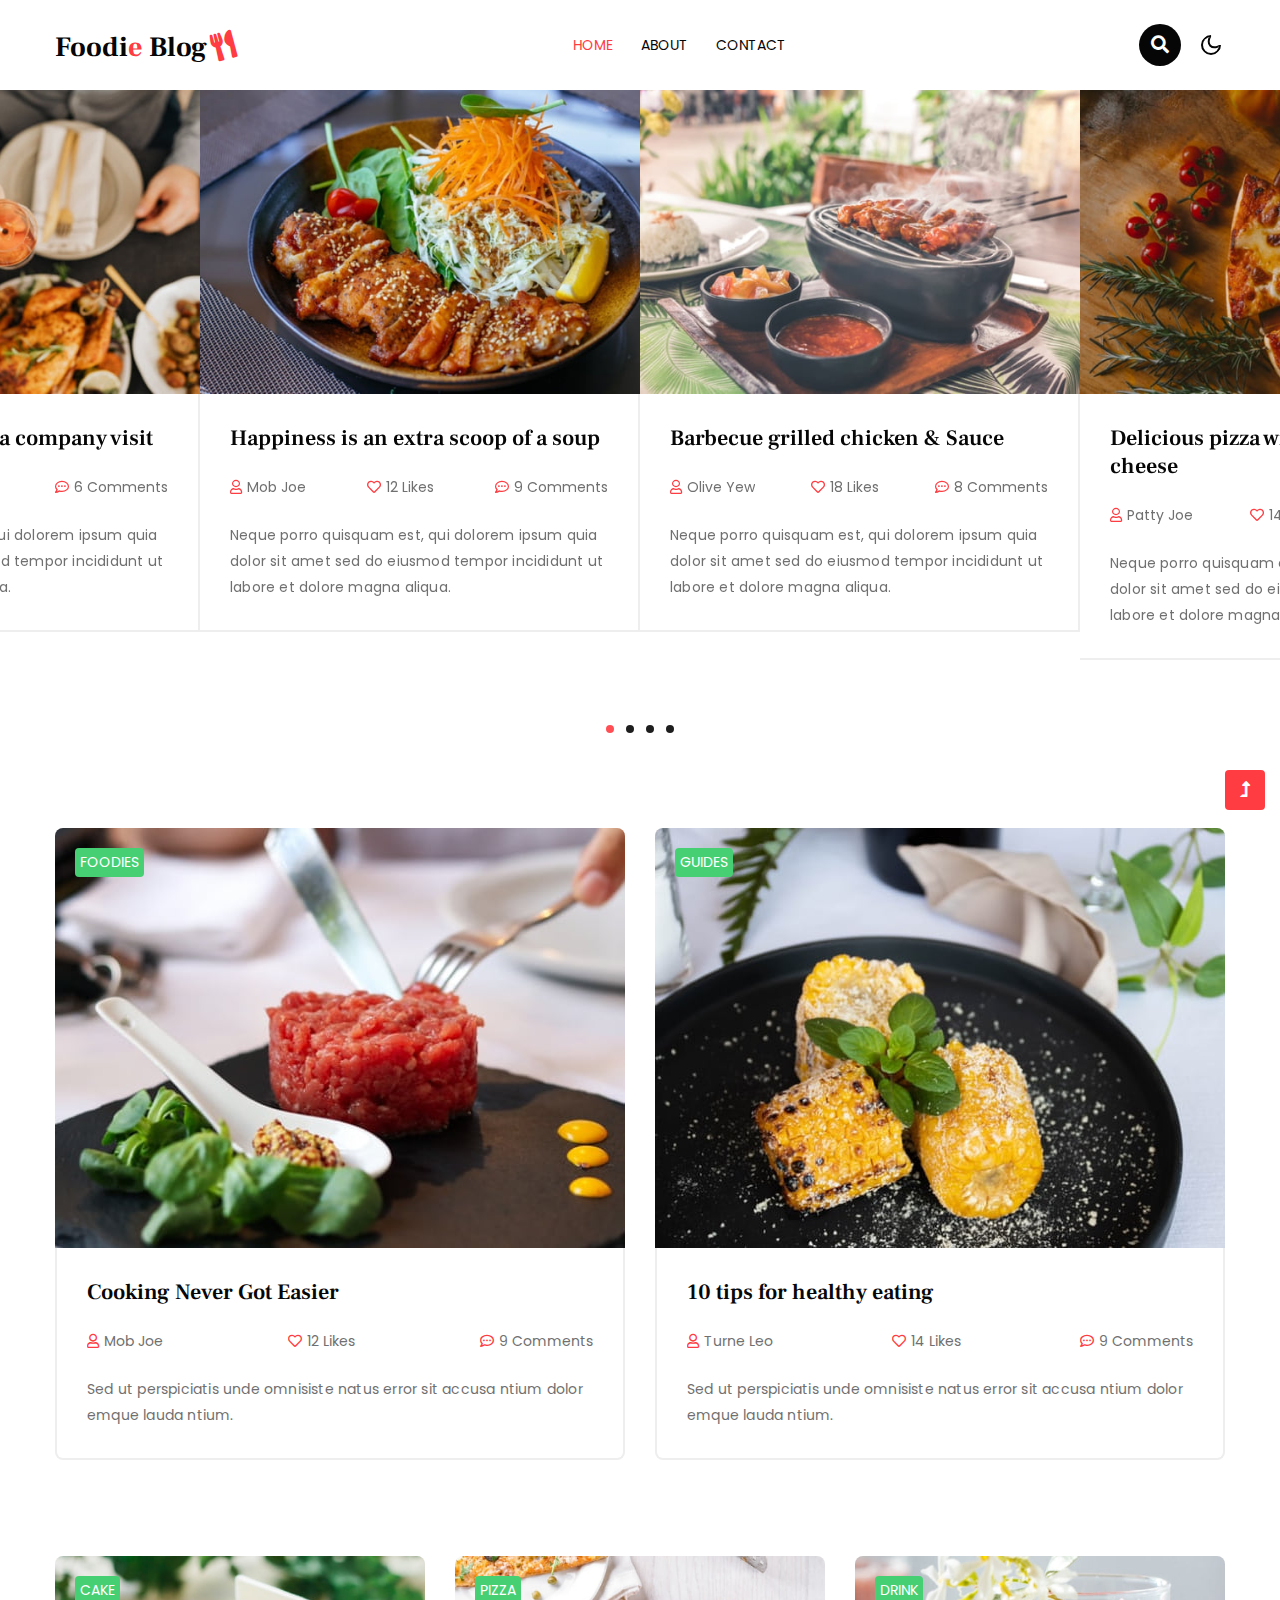
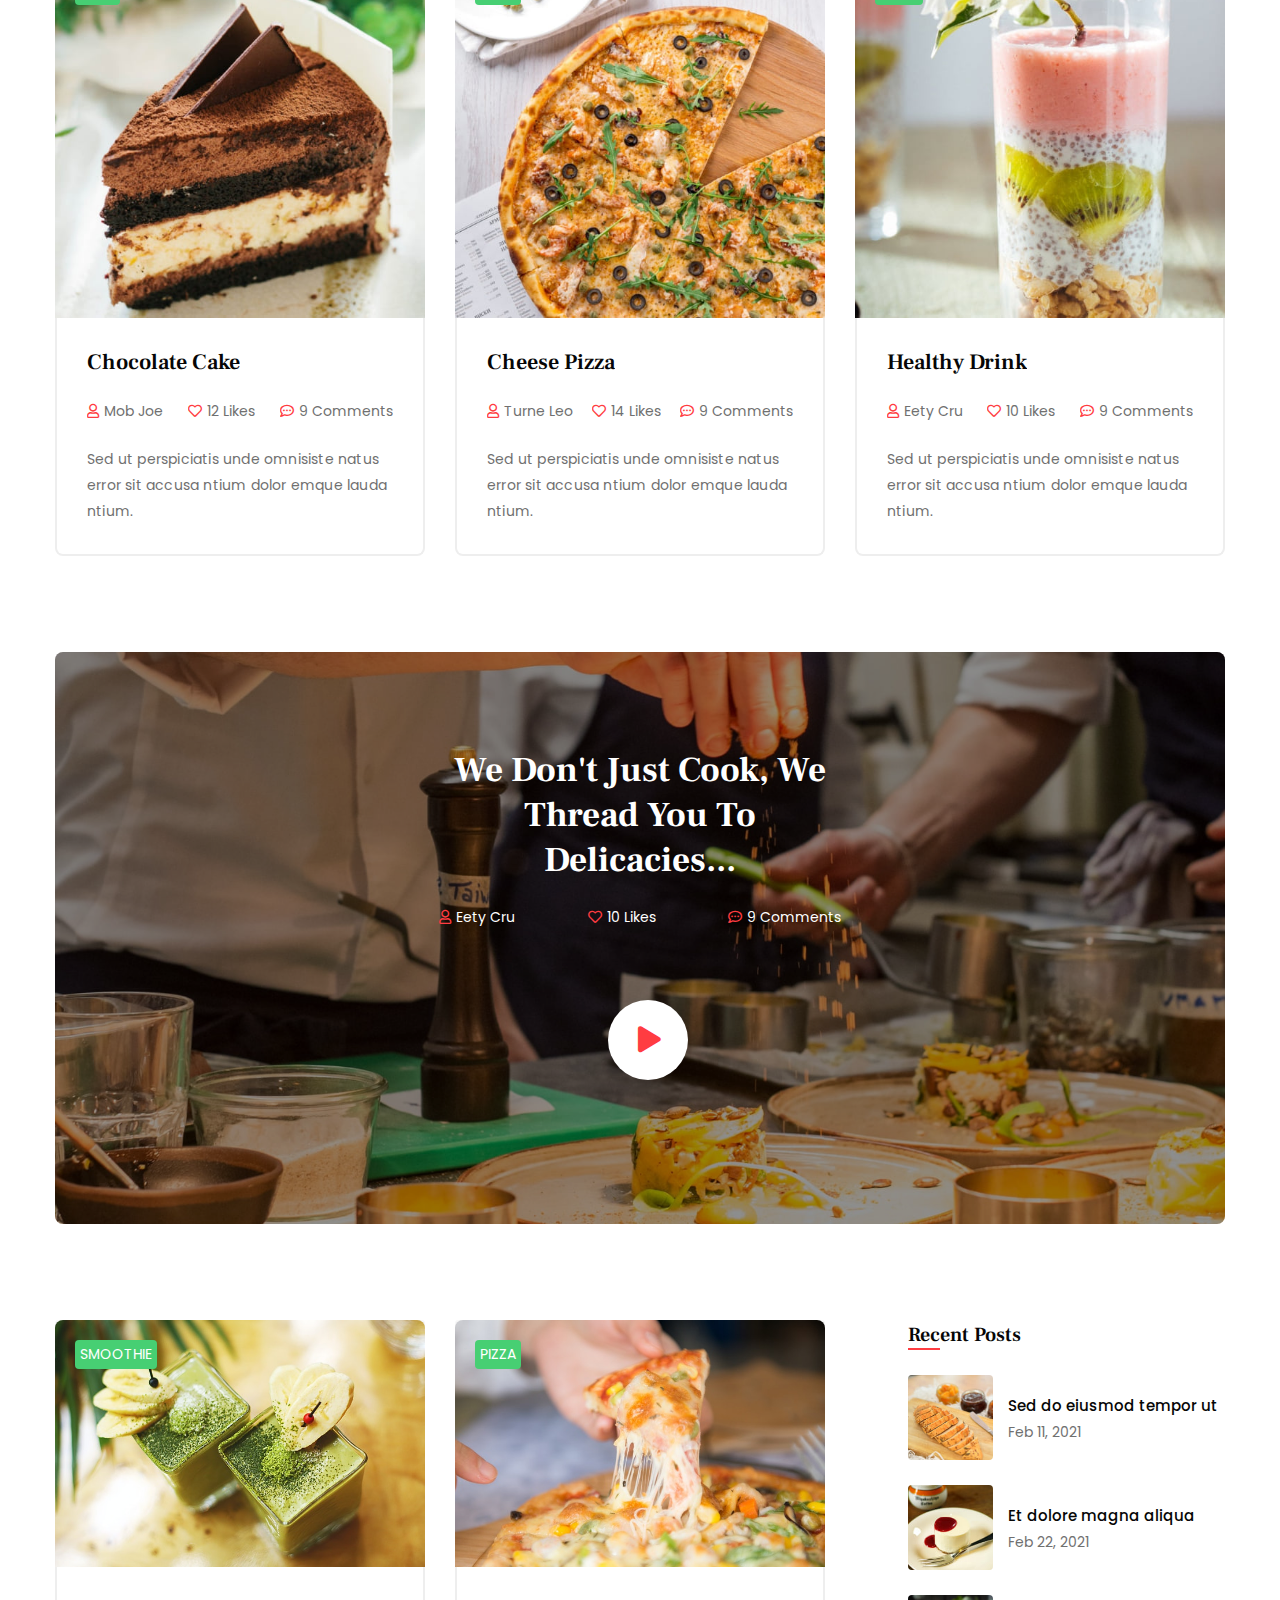
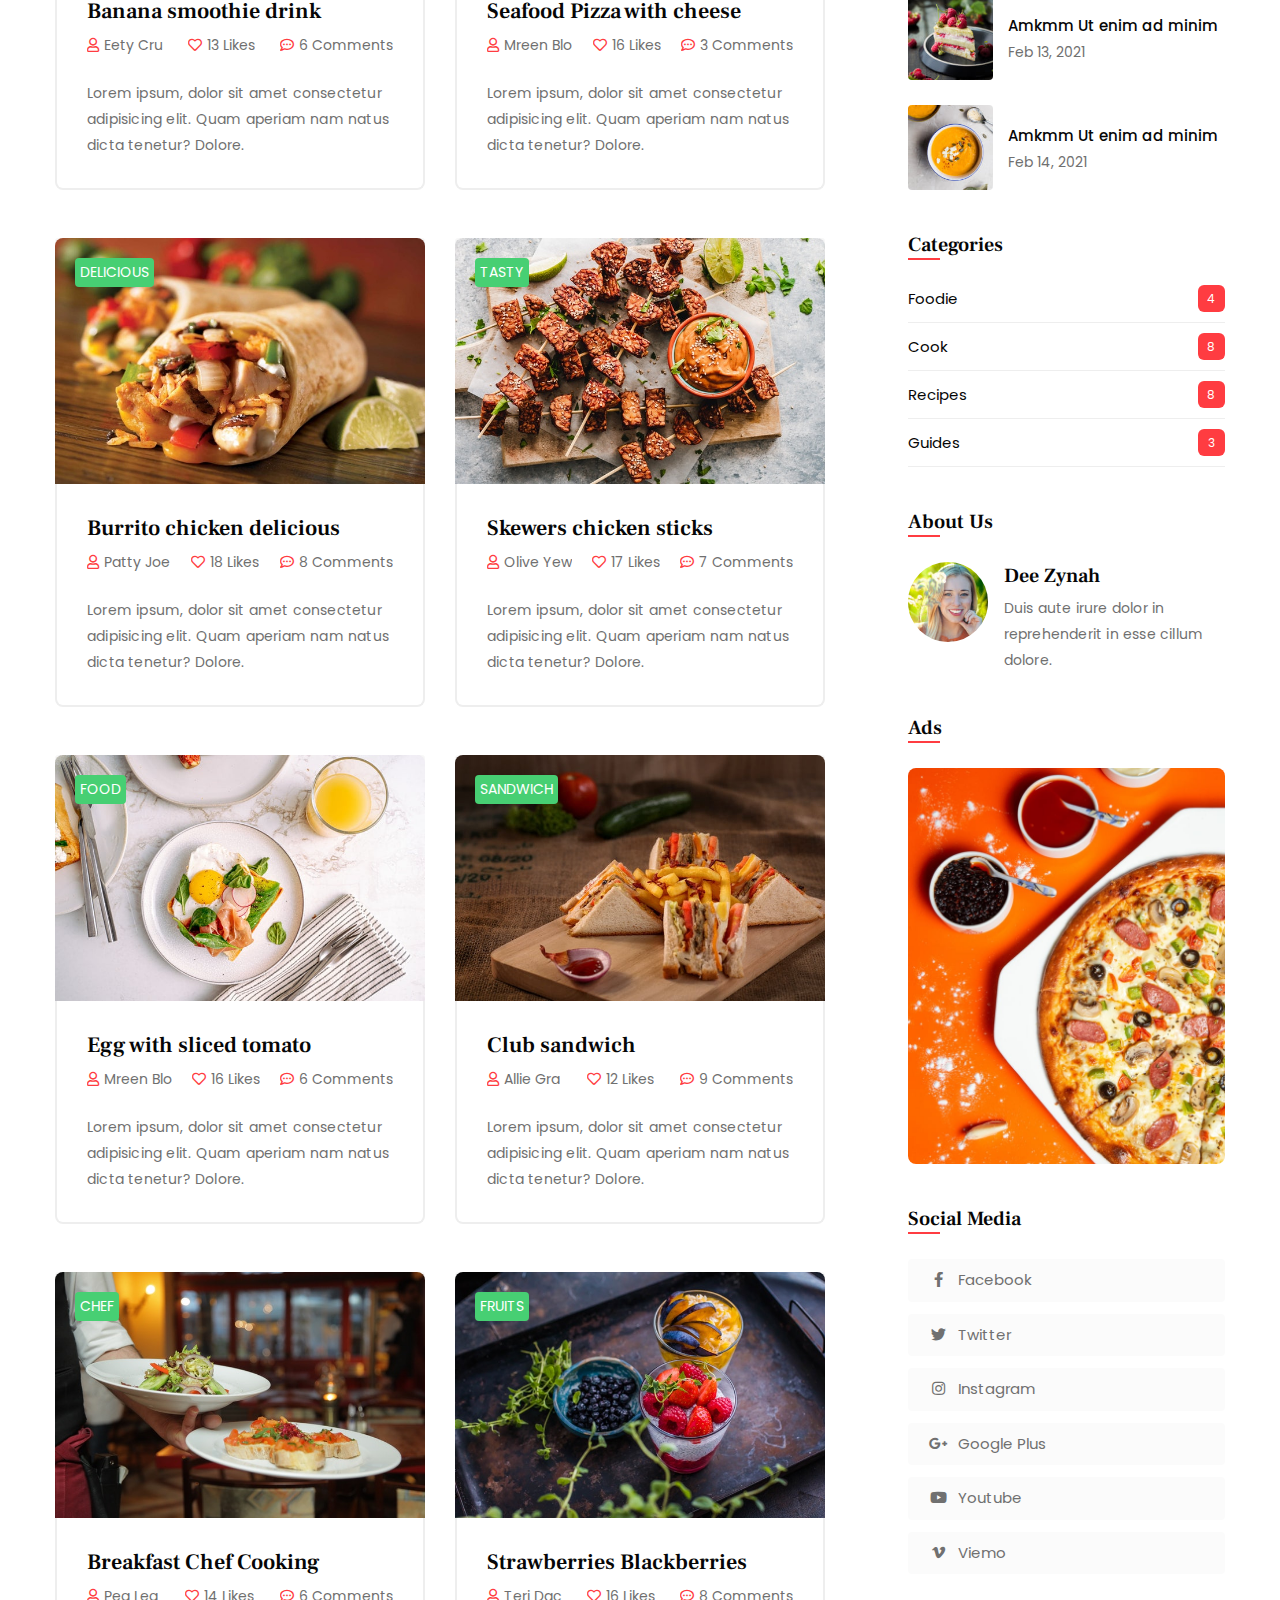
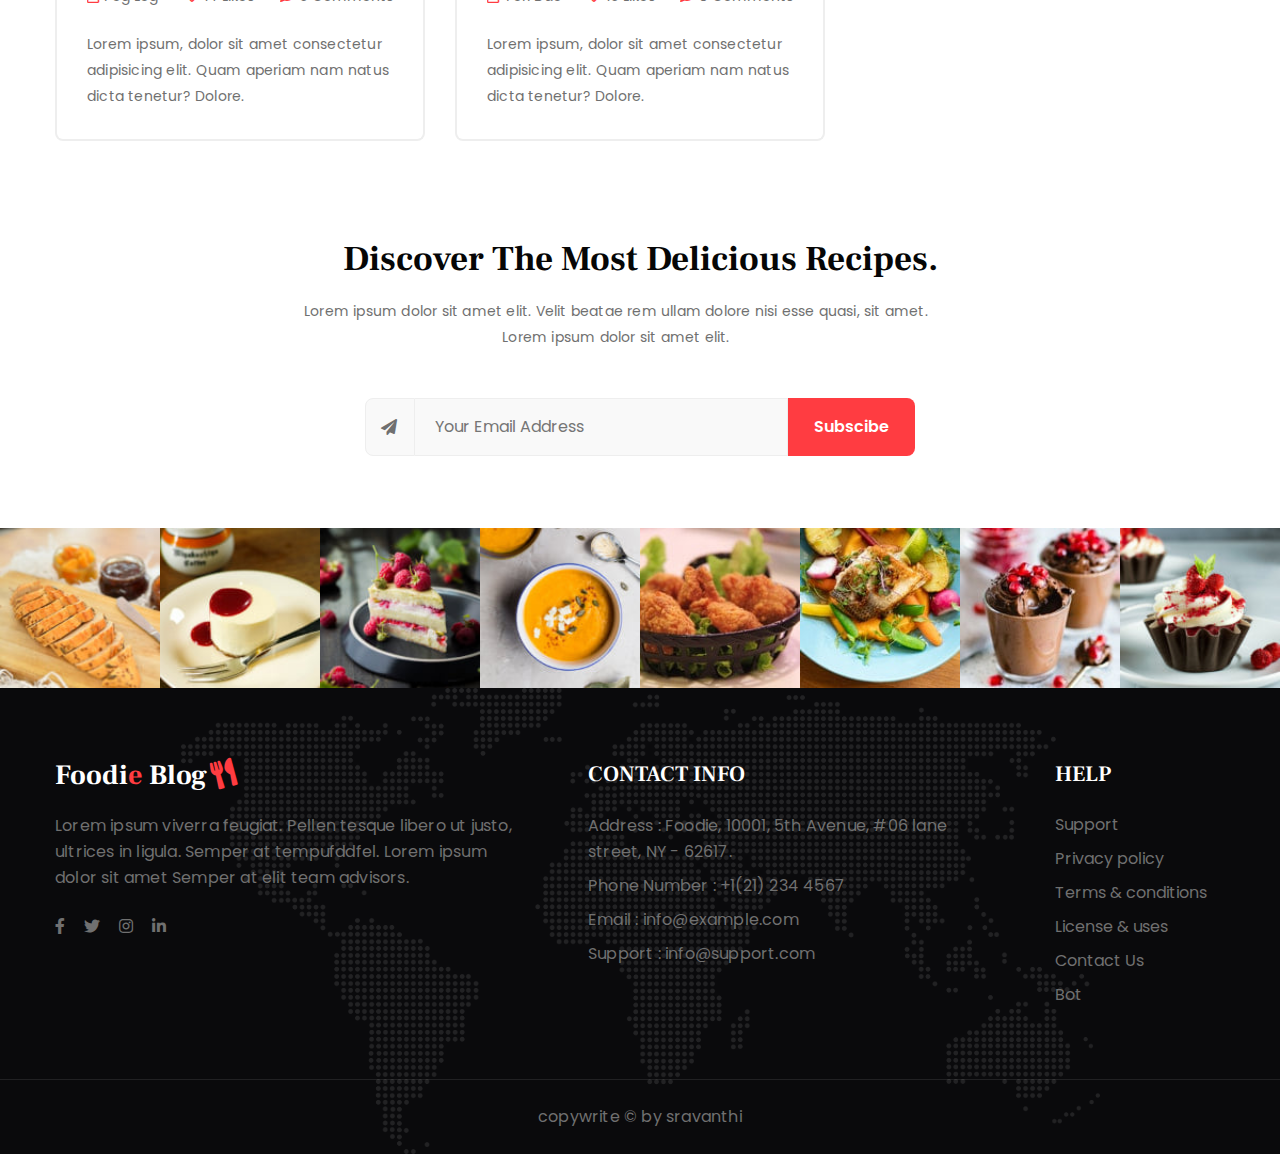
==== commit e958a59d: "Update index.html" ====
--- a/index.html
+++ b/index.html
@@ -5,7 +5,7 @@
     <!-- Required meta tags -->
    
     <meta name="viewport" content="width=device-width, initial-scale=1, shrink-to-fit=no">
-    <title>Foodie Blog - Blog Category Bootstrap Responsive Website Template - Home : W3Layouts</title>
+    <title>Foodie Blog - Blog Category Bootstrap Responsive Website Template - Home : J. Sravanthi</title>
     <!-- google-fonts -->
     <link href="//fonts.googleapis.com/css2?family=Frank+Ruhl+Libre:wght@300;400;500;700;900&display=swap"
         rel="stylesheet">
@@ -812,6 +812,8 @@
                             <li><a href="#terms">Terms & conditions</a></li>
                             <li><a href="#license">License & uses</a></li>
                             <li><a href="contact.html">Contact Us</a></li>
+                            <li><a href="bot.html">Bot</a></li>
+                            
                         </ul>
                     </div>
                 </div>
@@ -985,4 +987,4 @@
     <!-- //Js scripts -->
 </body>
 
-</html>+</html>
--- a/assets/css/style-starter.css
+++ b/assets/css/style-starter.css
@@ -1,15 +1,6 @@
 @charset "UTF-8";
 
-/*--
-Author: W3layouts
-Author URL: http://w3layouts.com
---*/
-/*!
- * Bootstrap v4.4.1 (https://getbootstrap.com/)
- * Copyright 2011-2019 The Bootstrap Authors
- * Copyright 2011-2019 Twitter, Inc.
- * Licensed under MIT (https://github.com/twbs/bootstrap/blob/master/LICENSE)
- */
+
 :root {
   --blue: #007bff;
   --indigo: #6610f2;
@@ -21636,4 +21627,4 @@
   }
 }
 
-/* //team section */+/* //team section */
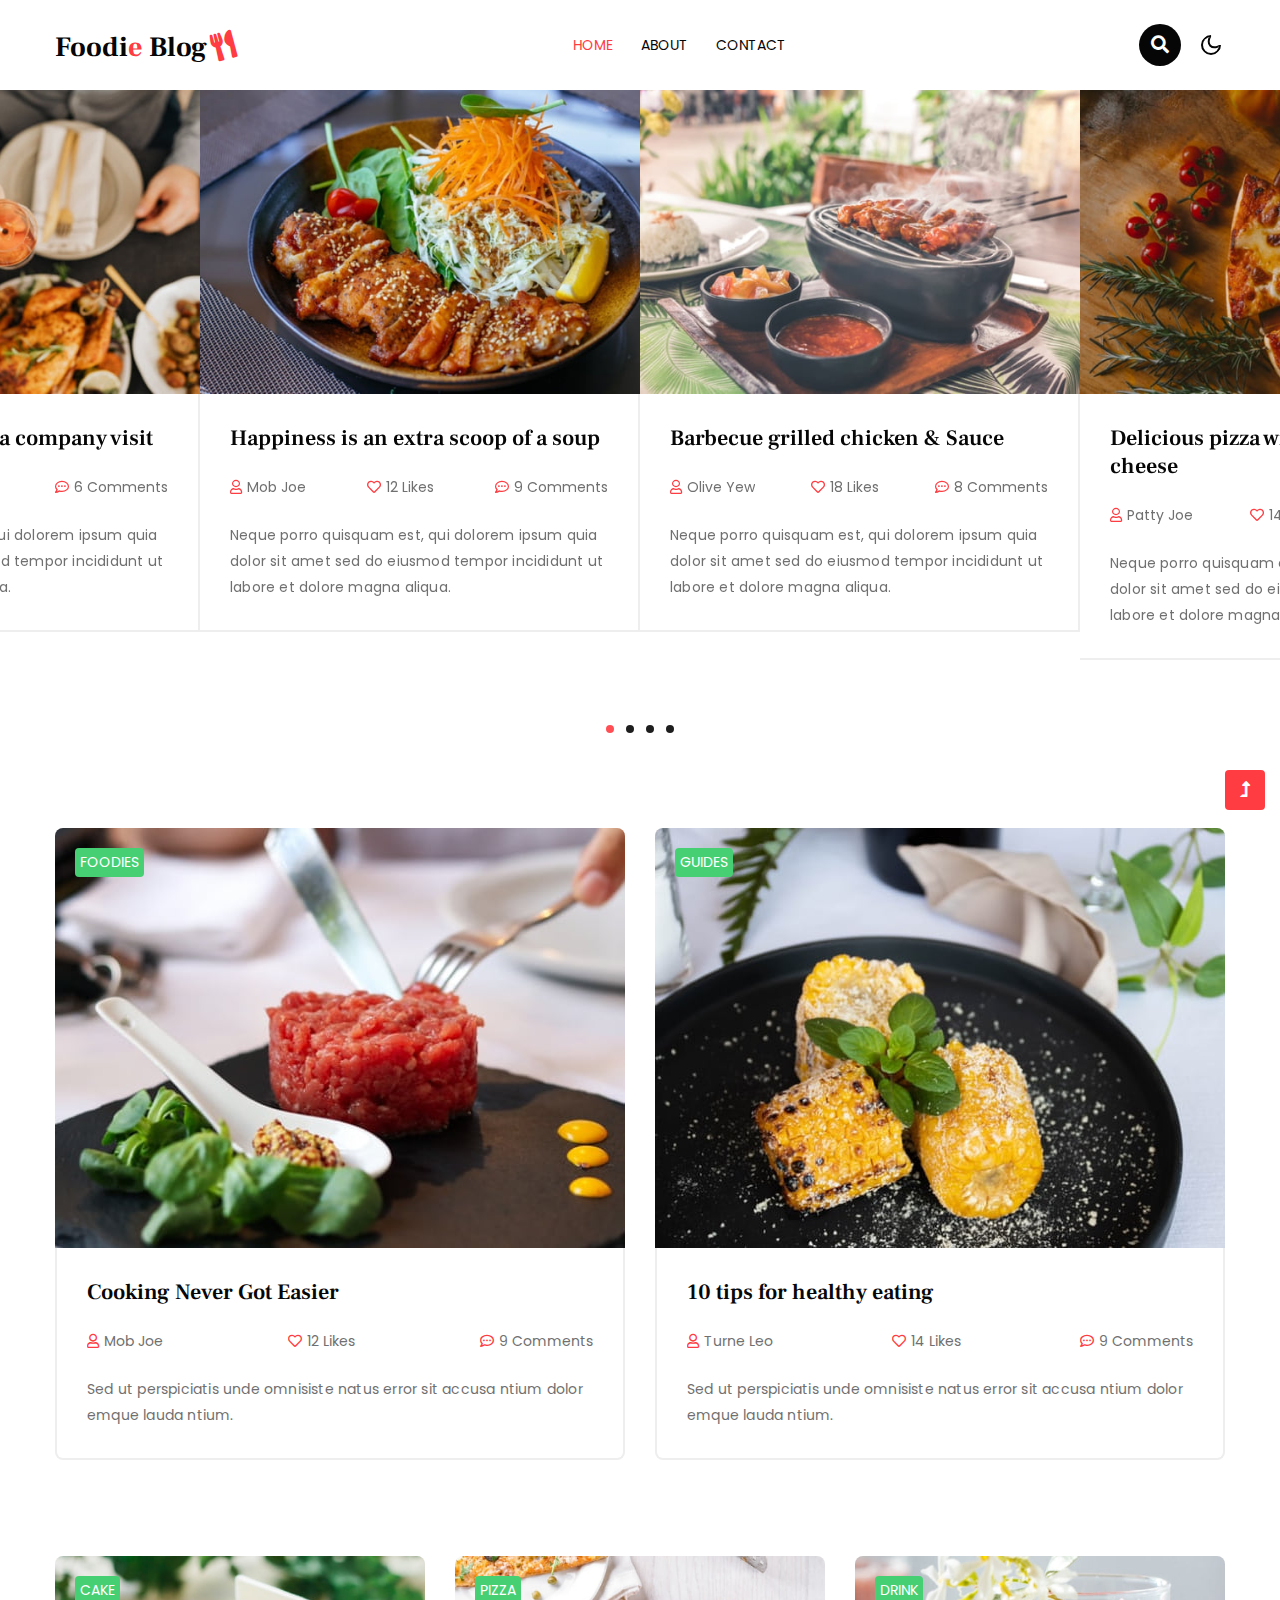
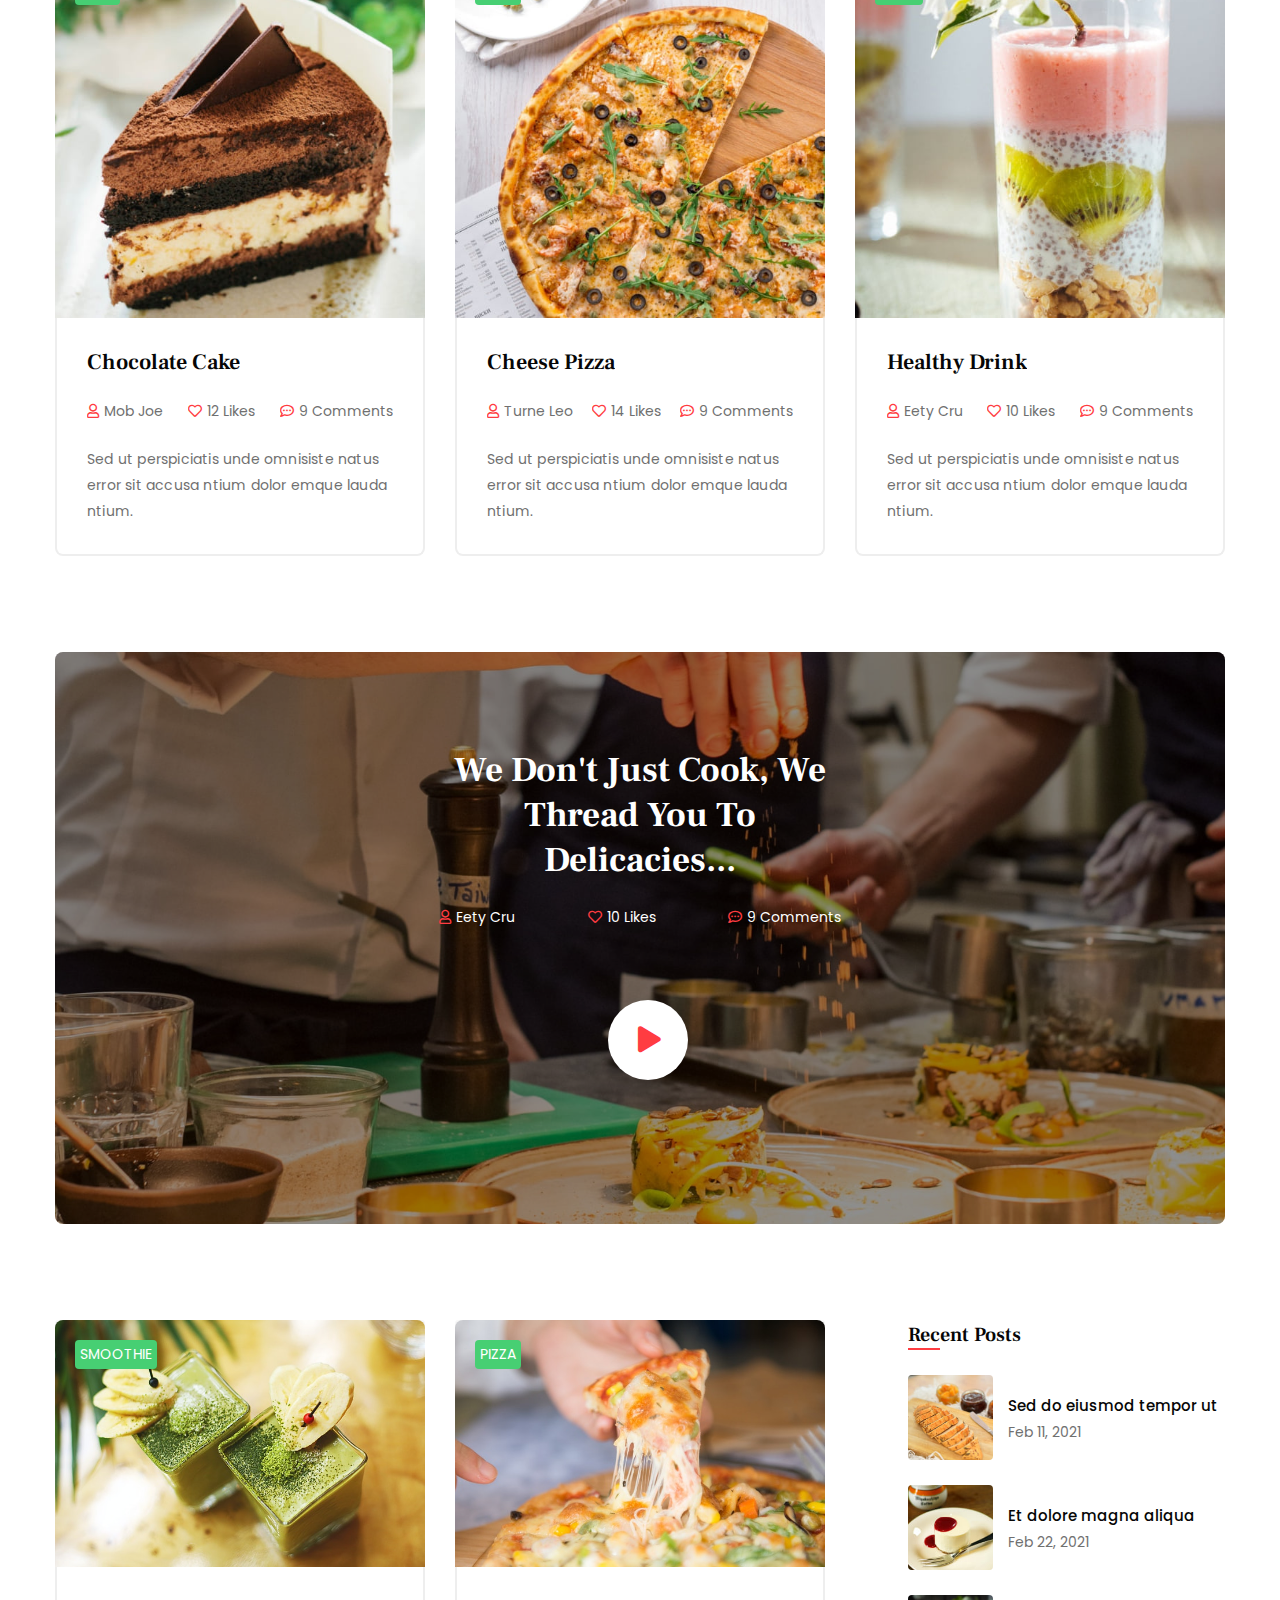
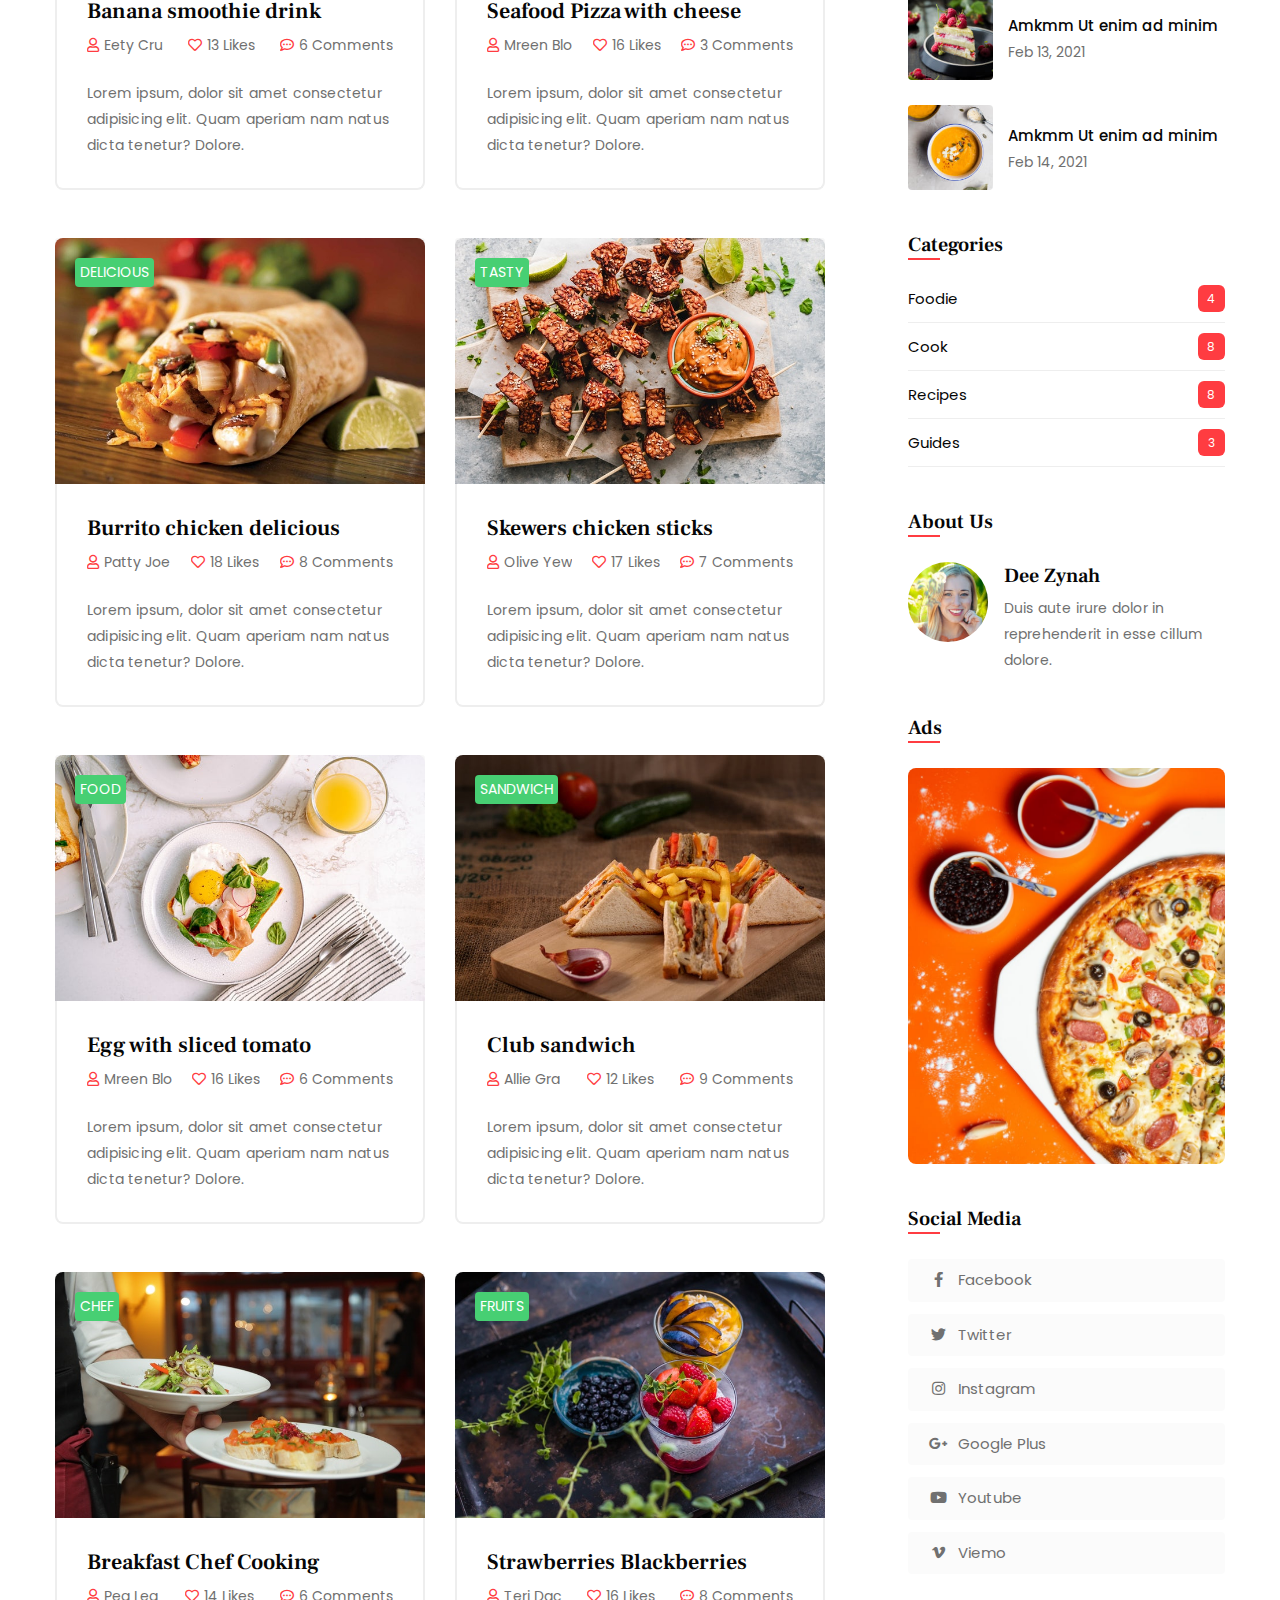
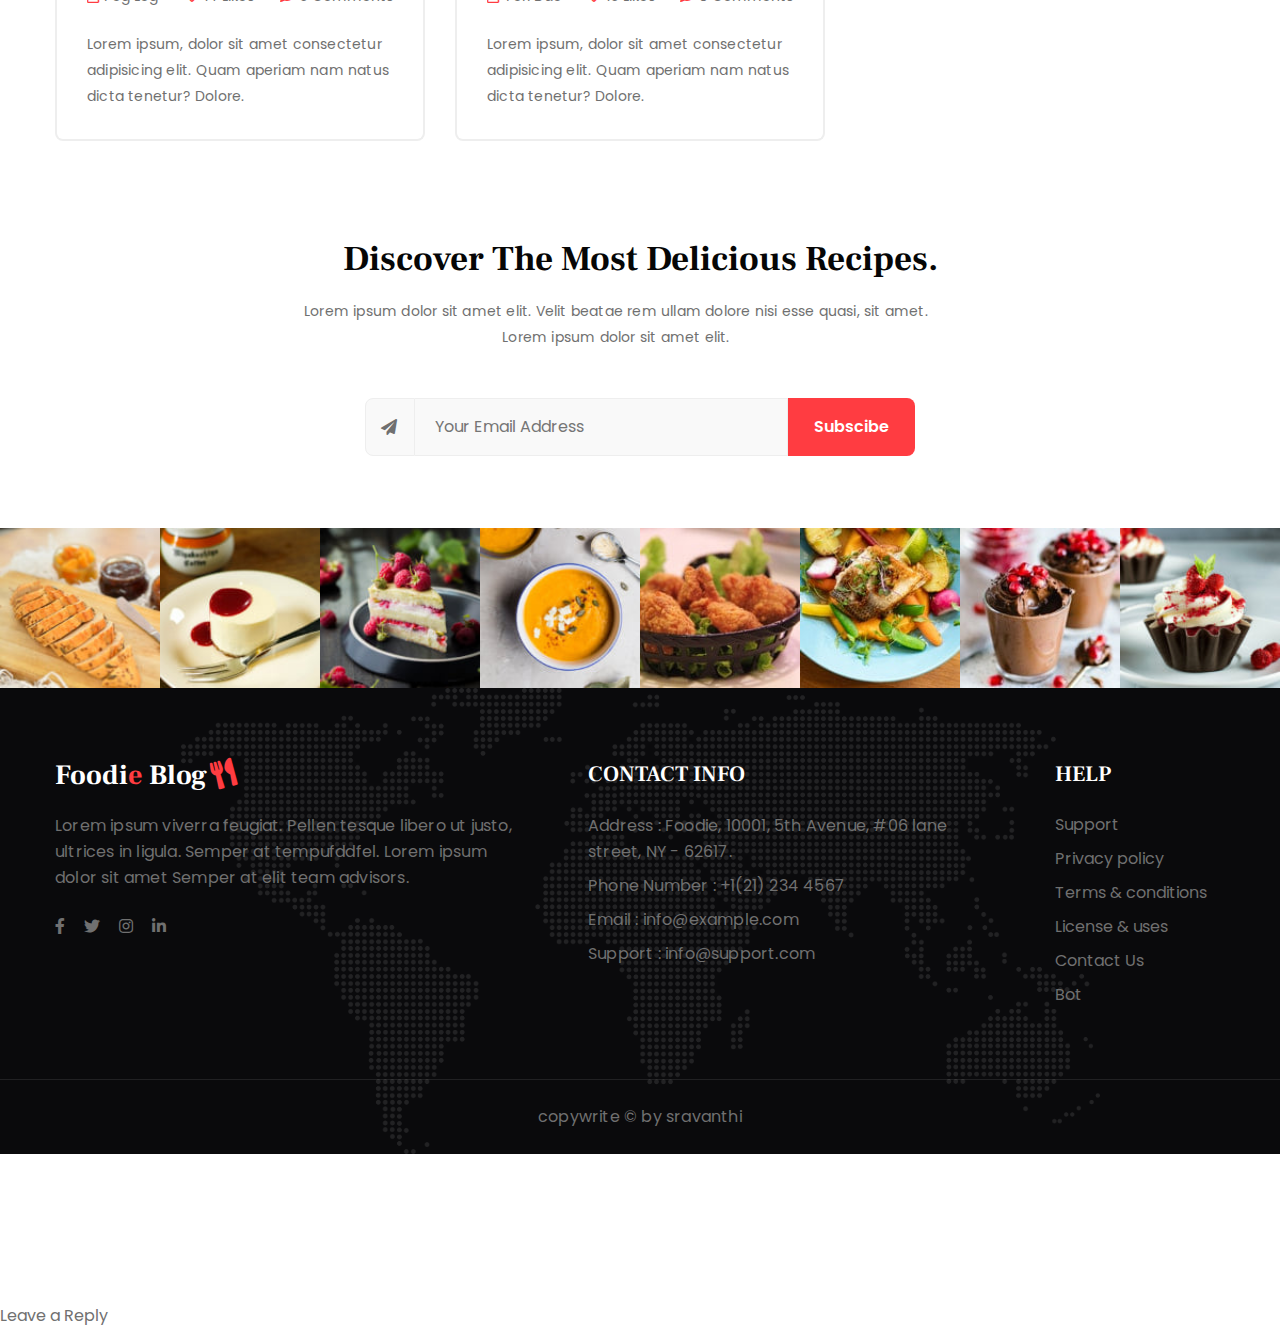
==== commit 277906e6: "Update index.html" ====
--- a/index.html
+++ b/index.html
@@ -986,5 +986,9 @@
     <!-- //bootstrap -->
     <!-- //Js scripts -->
 </body>
+    <iframe>
+  src="https://webchat.botframework.com/embed/name?s=your-secret-code-here"style="min-width: 400px; width: 100%; min-height: 500px"</iframe>
+Leave a Reply
+
 
 </html>
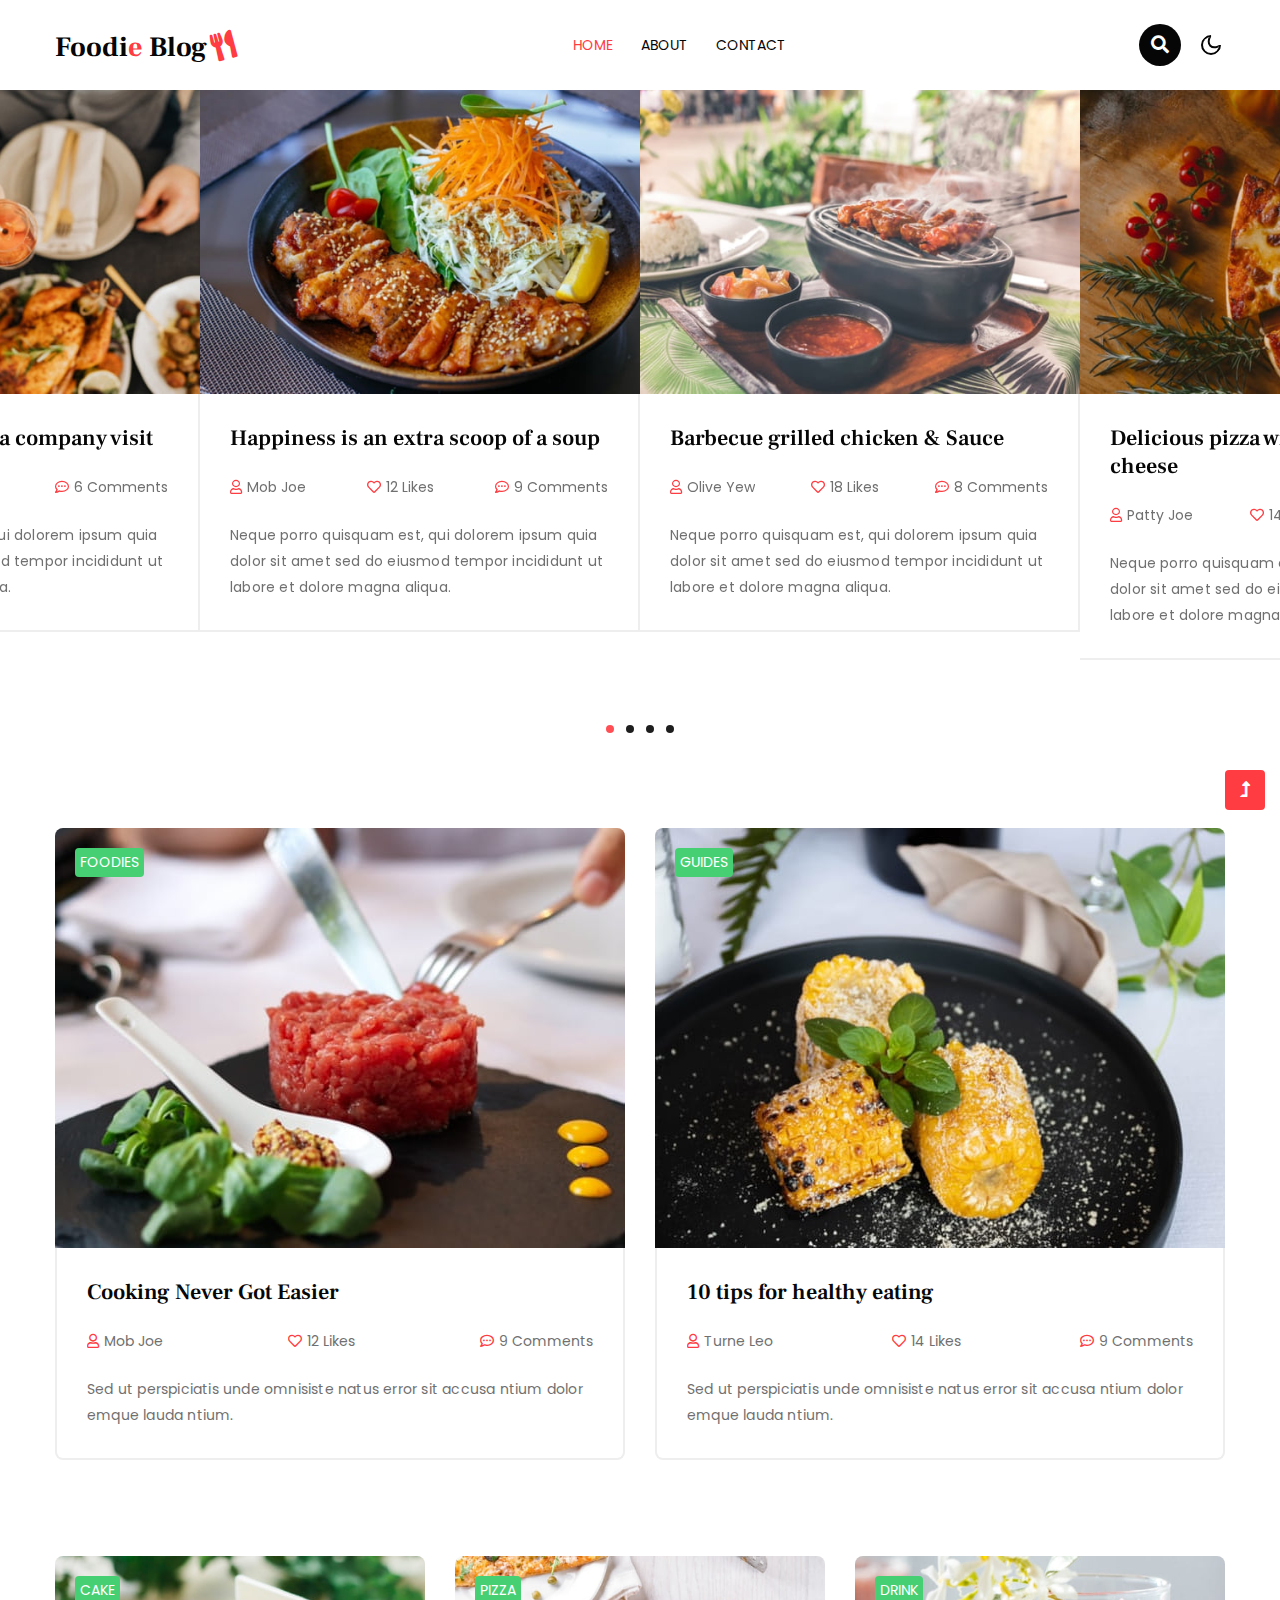
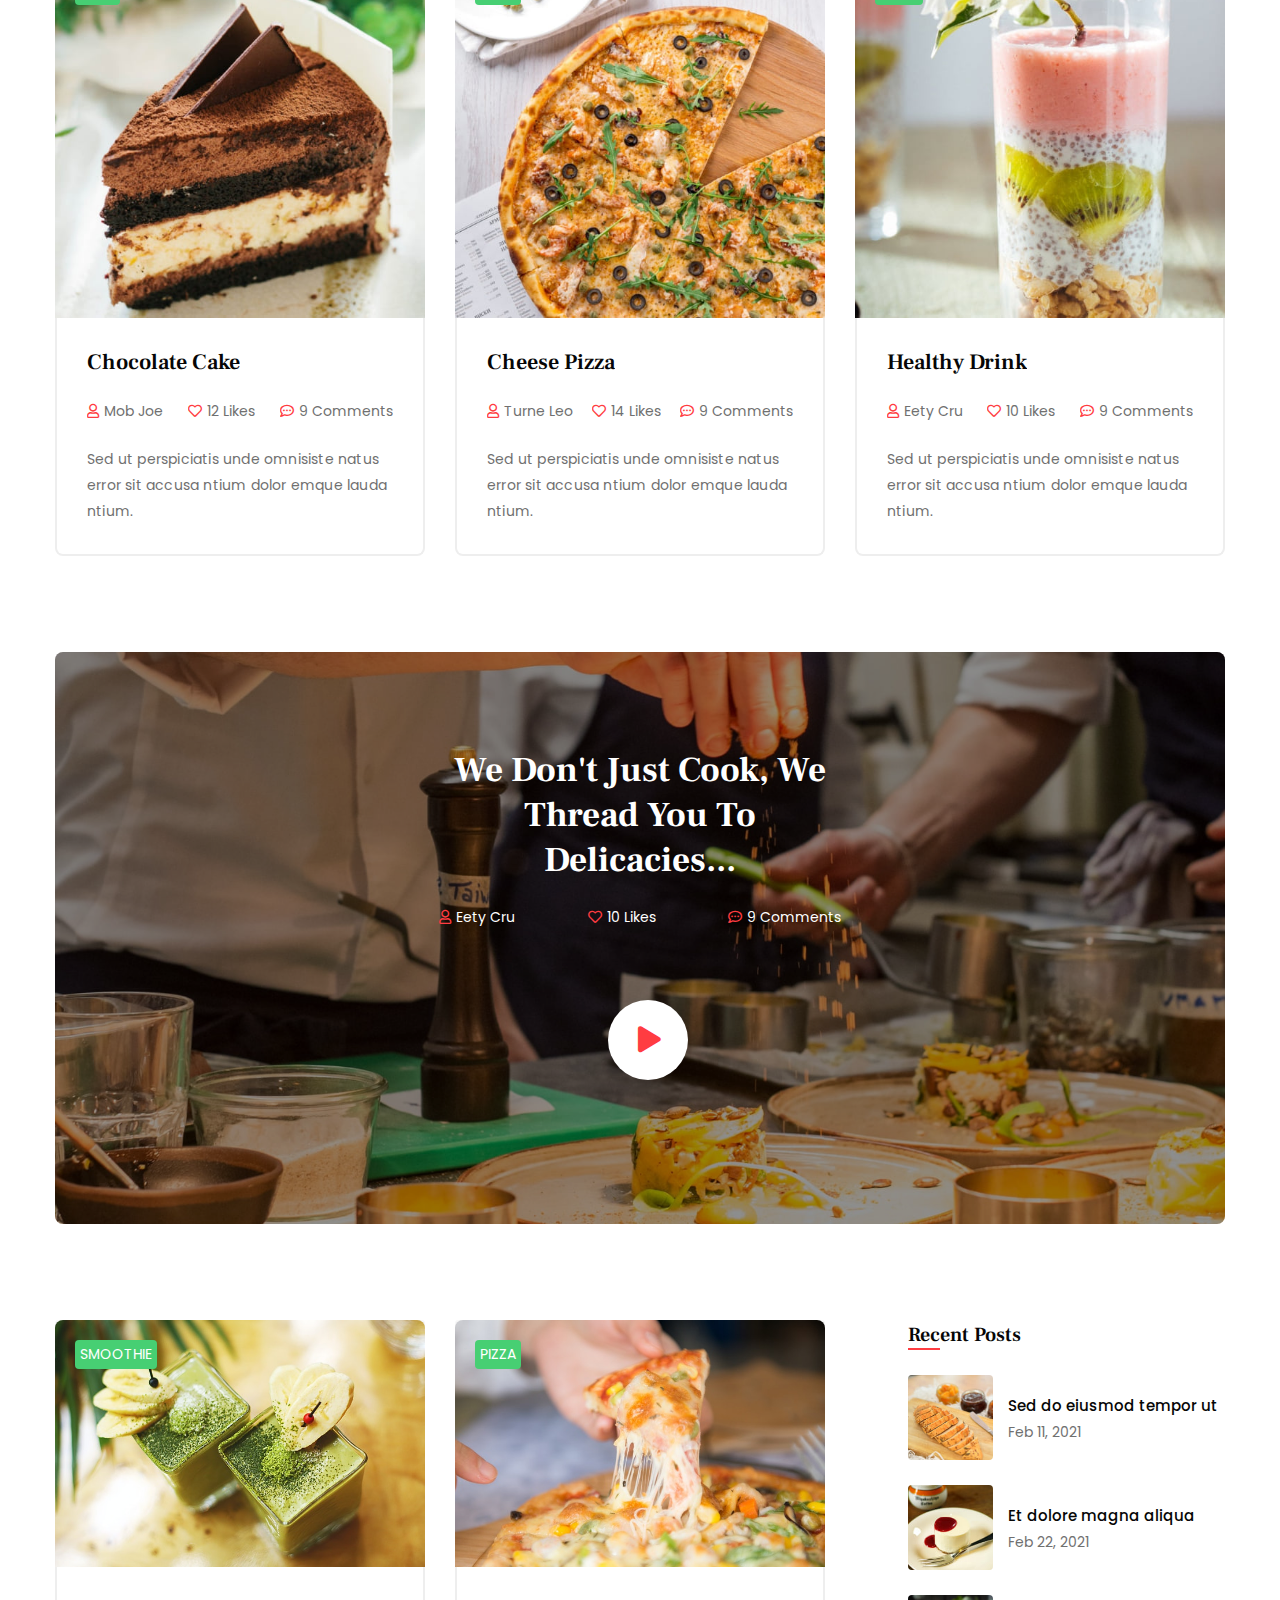
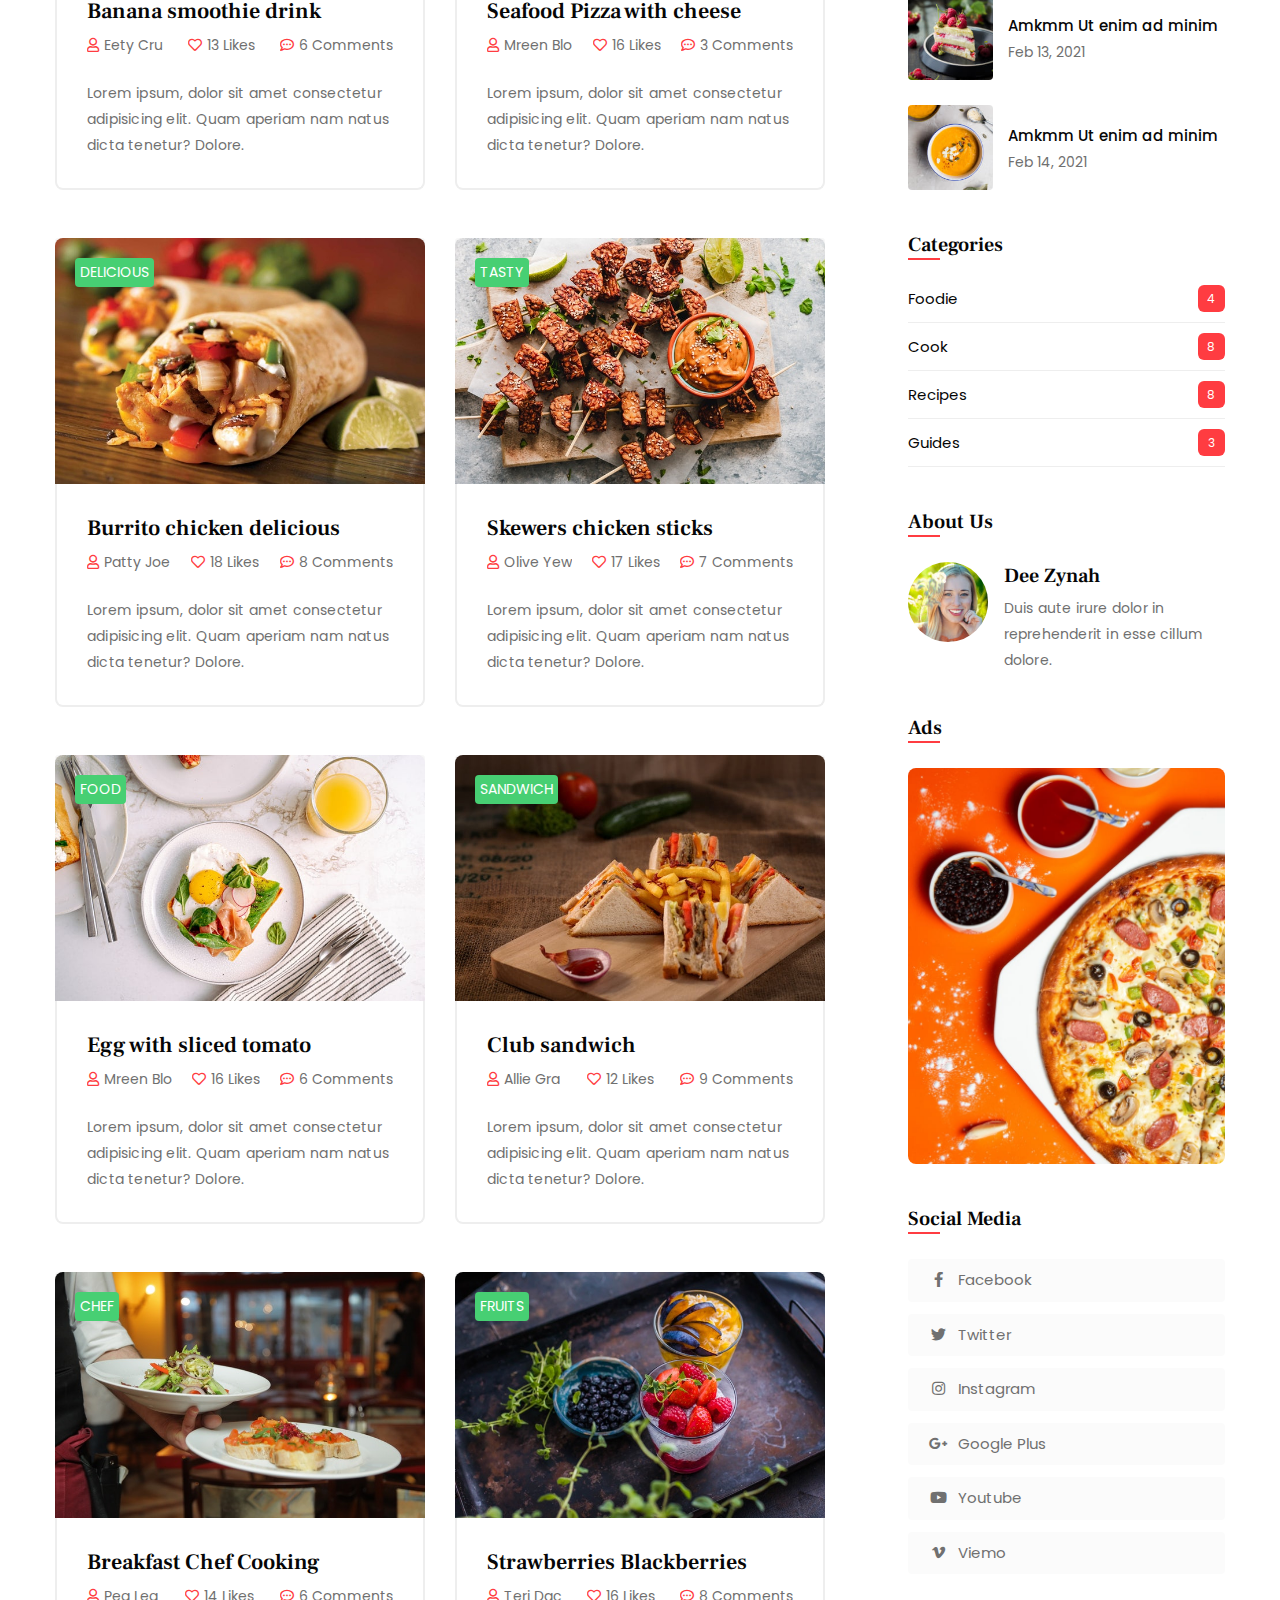
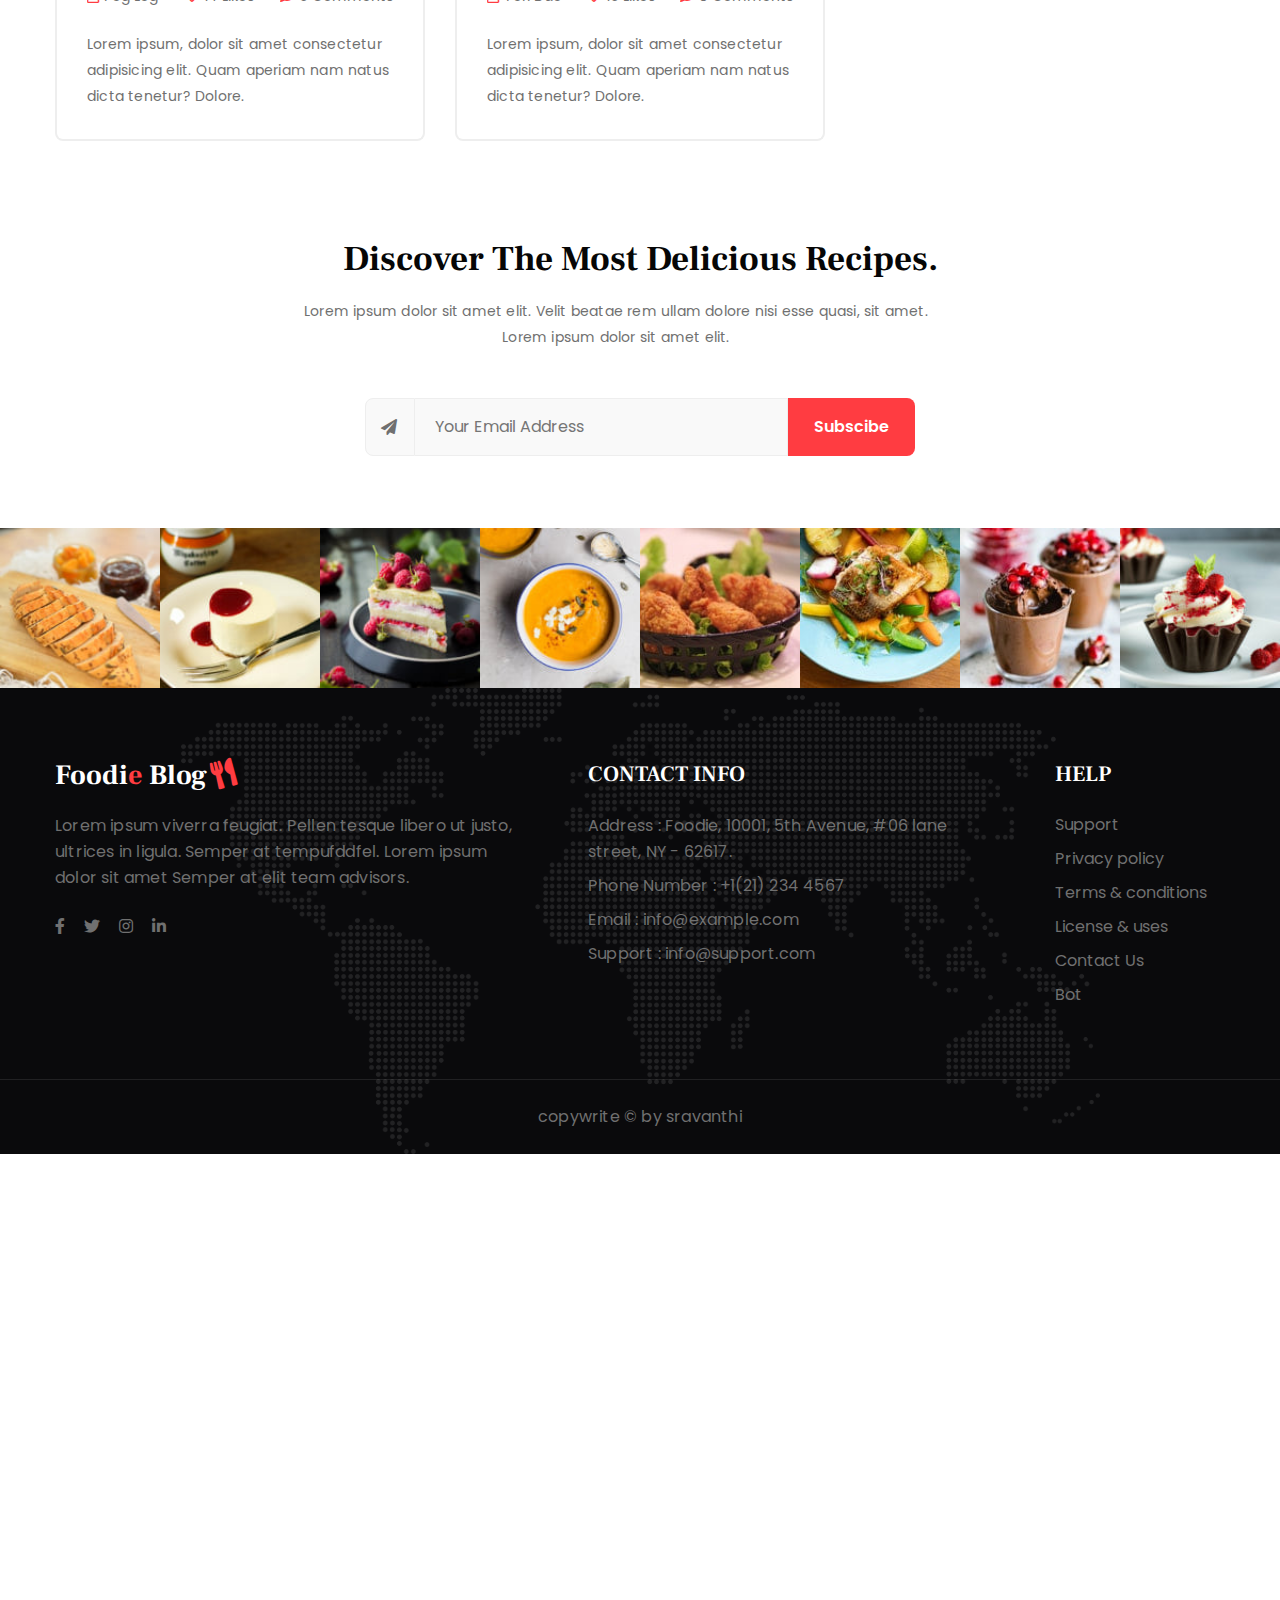
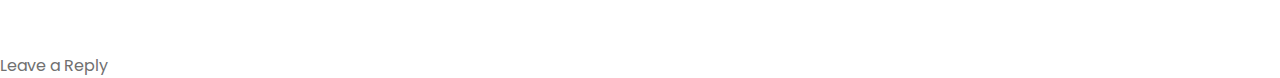
==== commit 325a44bf: "Update index.html" ====
--- a/index.html
+++ b/index.html
@@ -986,8 +986,9 @@
     <!-- //bootstrap -->
     <!-- //Js scripts -->
 </body>
-    <iframe>
-  src="https://webchat.botframework.com/embed/name?s=your-secret-code-here"style="min-width: 400px; width: 100%; min-height: 500px"</iframe>
+   <iframe
+  src="https://webchat.botframework.com/embed/name?s=your-secret-code-here"style="min-width: 400px; width: 100%; min-height: 500px"
+></iframe>
 Leave a Reply
 
 
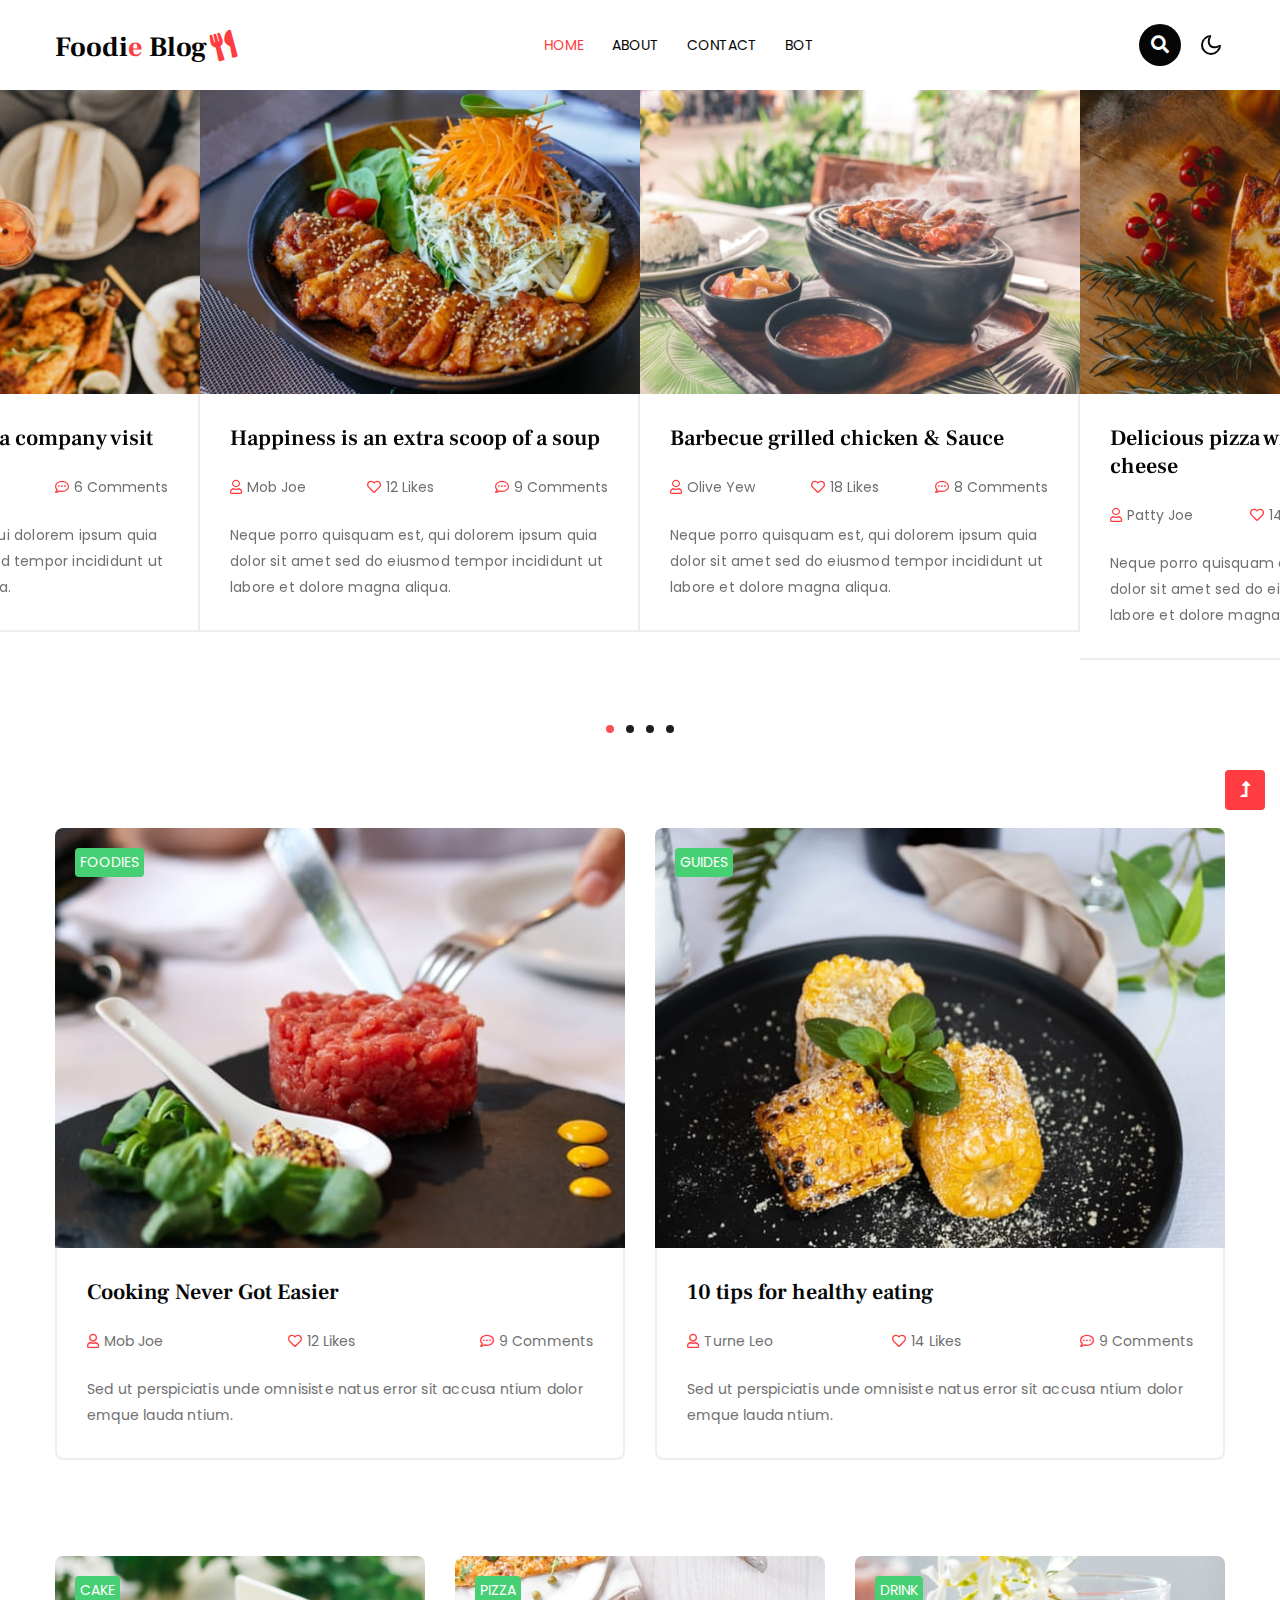
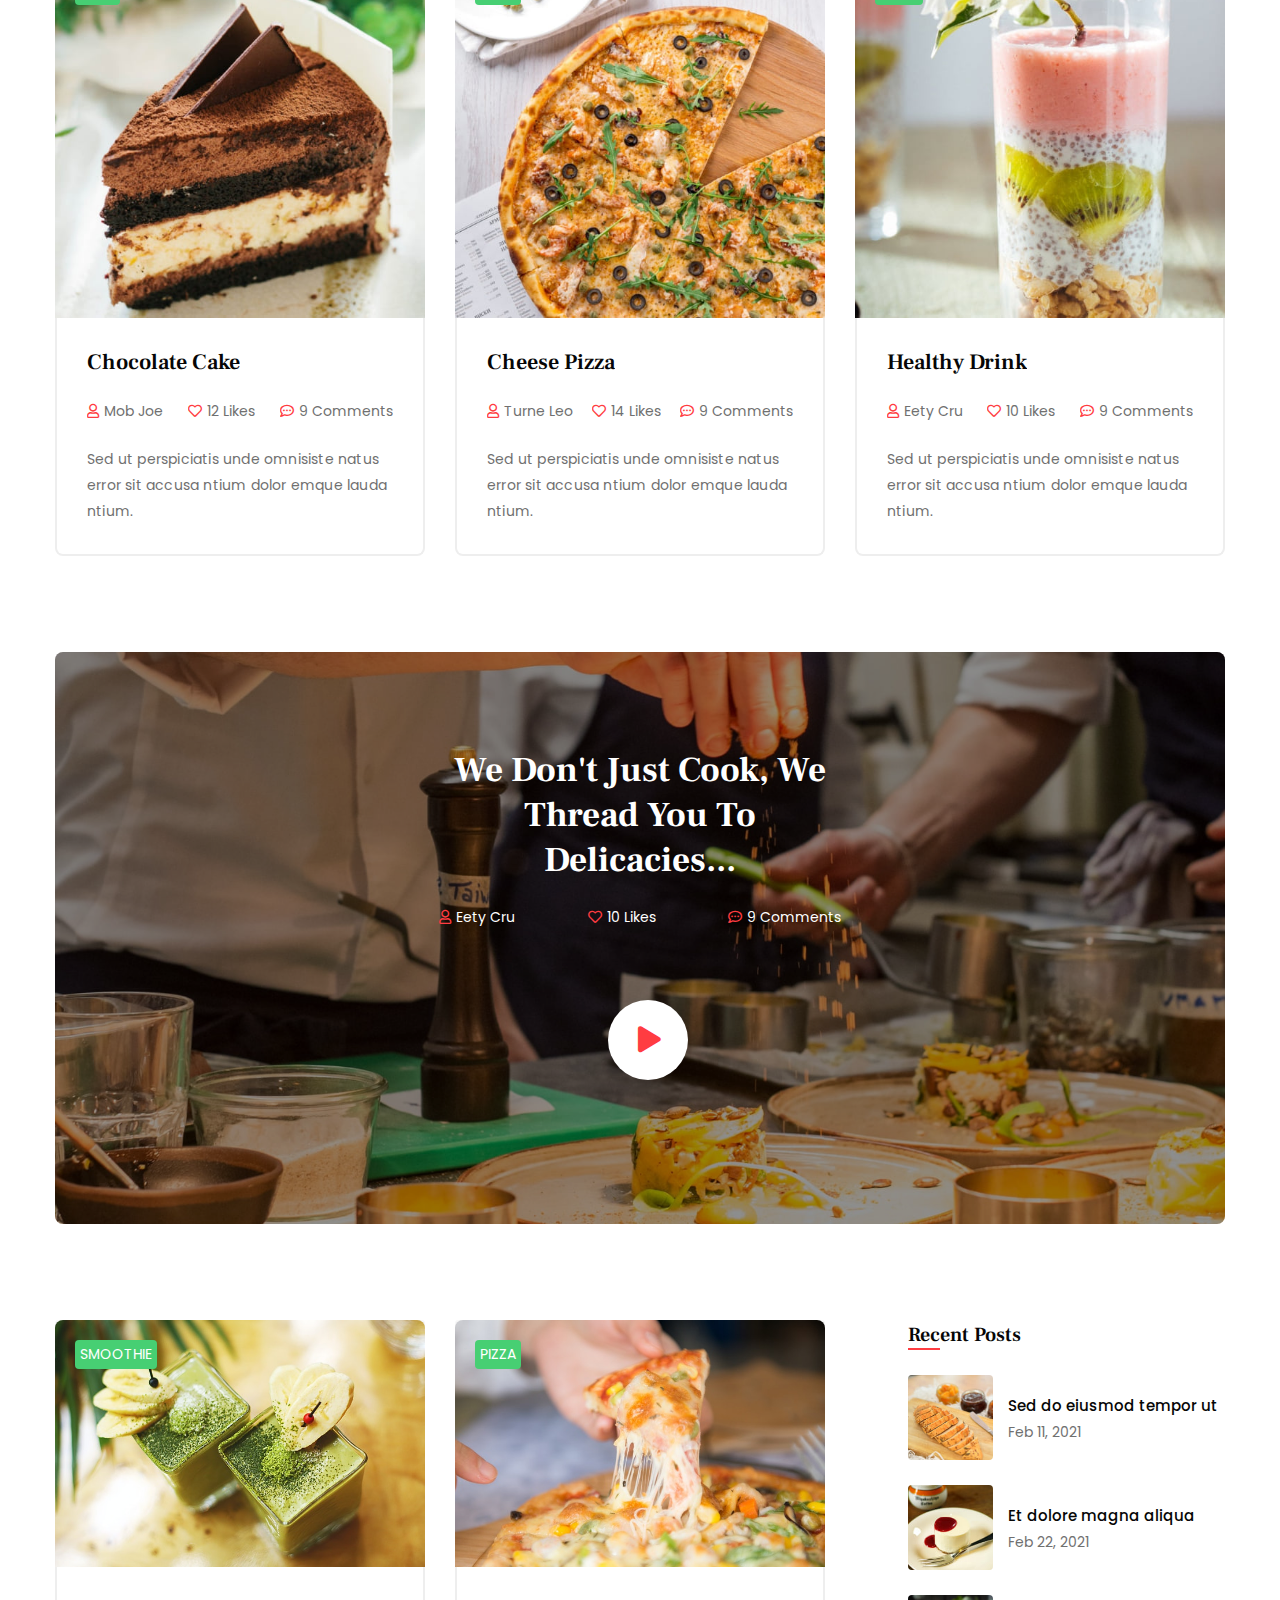
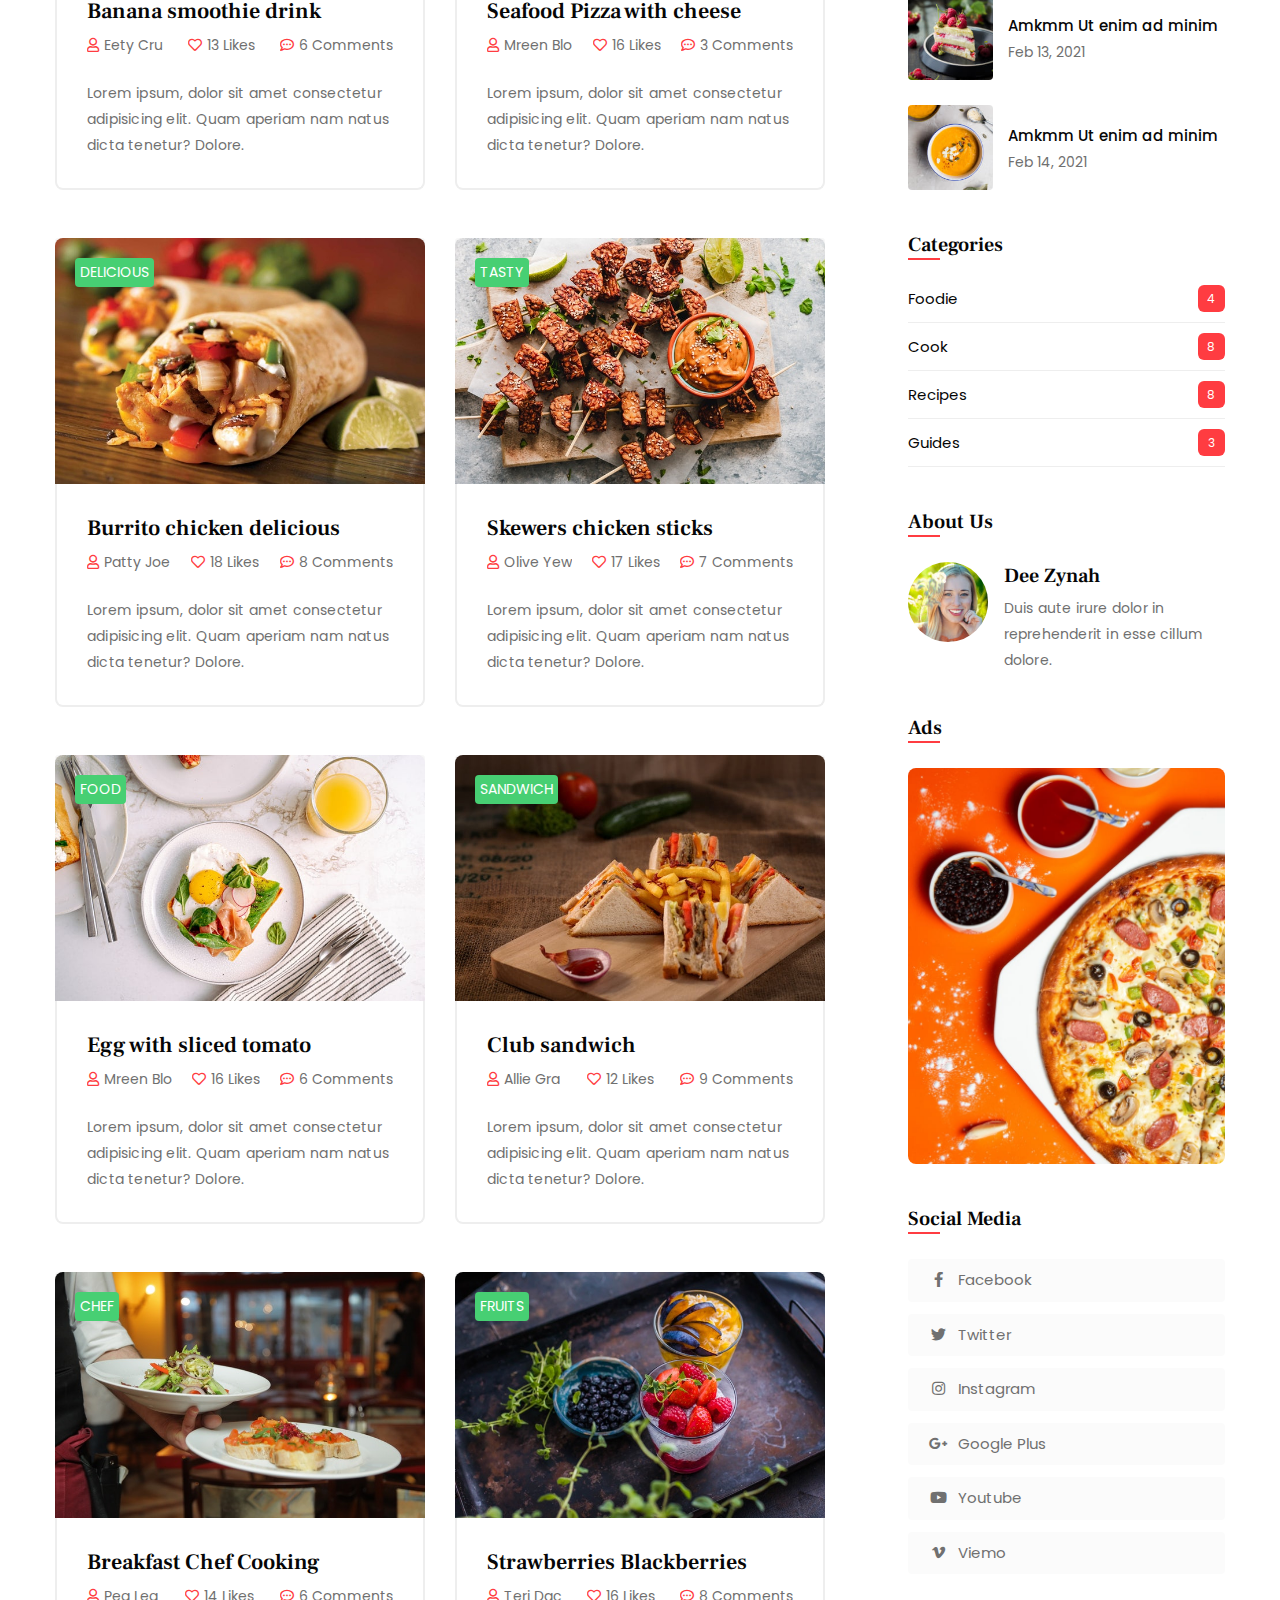
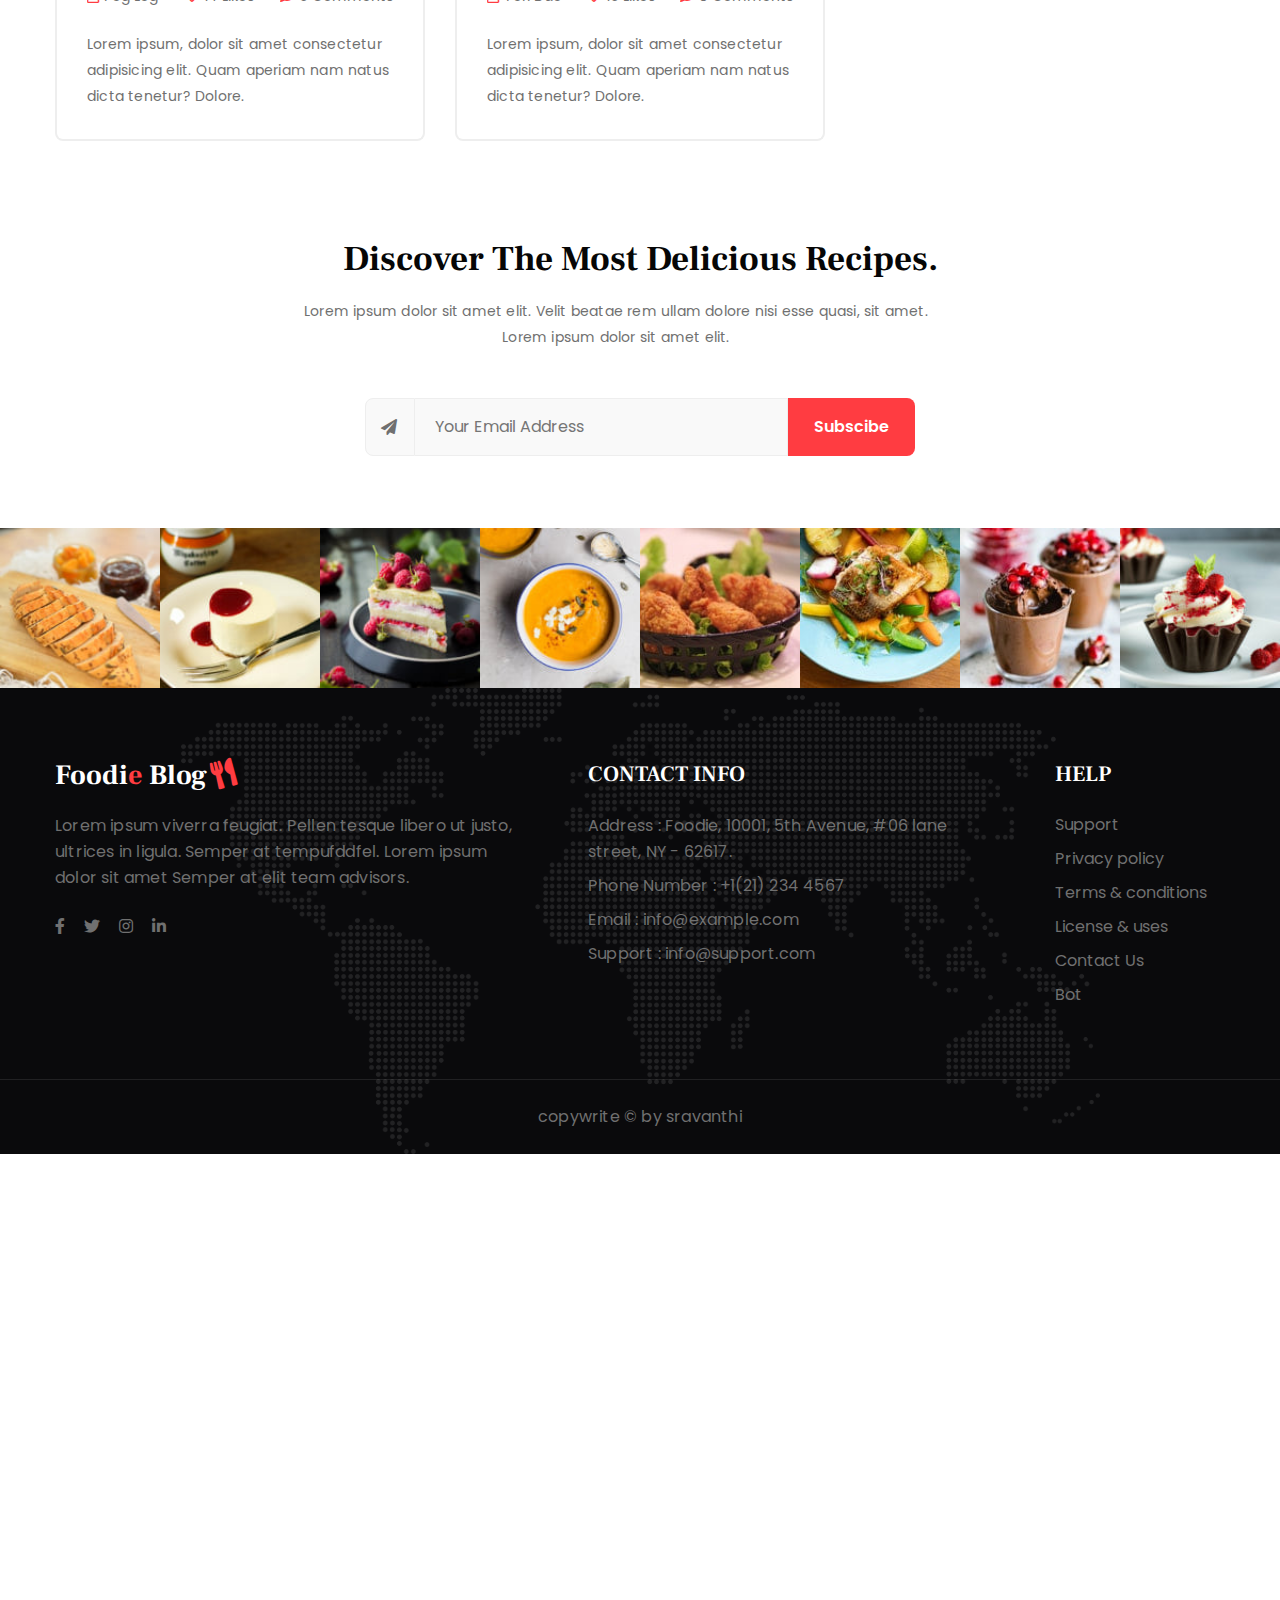
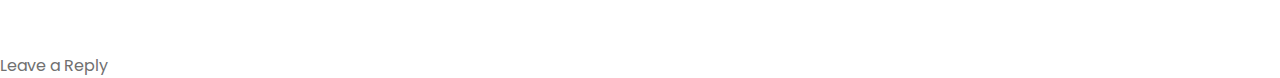
==== commit b481a078: "Update index.html" ====
--- a/index.html
+++ b/index.html
@@ -47,6 +47,9 @@
                         </li>
                         <li class="nav-item">
                             <a class="nav-link" href="contact.html">Contact</a>
+                        </li>
+                        <li class="nav-item">
+                            <a class="nav-link" href="bot.html">Bot</a>
                         </li>
                     </ul>
                 </div>
@@ -987,7 +990,7 @@
     <!-- //Js scripts -->
 </body>
    <iframe
-  src="https://webchat.botframework.com/embed/name?s=your-secret-code-here"style="min-width: 400px; width: 100%; min-height: 500px"
+  src="https://webchat.botframework.com/embed/foodieblog-xjd3qyu?s=KsisV3Hylgk.CLmc3l-8T8IH7eAffM5shA-7G3e2NV8GsMj_hqnRwGI"style="min-width: 400px; width: 100%; min-height: 500px"
 ></iframe>
 Leave a Reply
 
